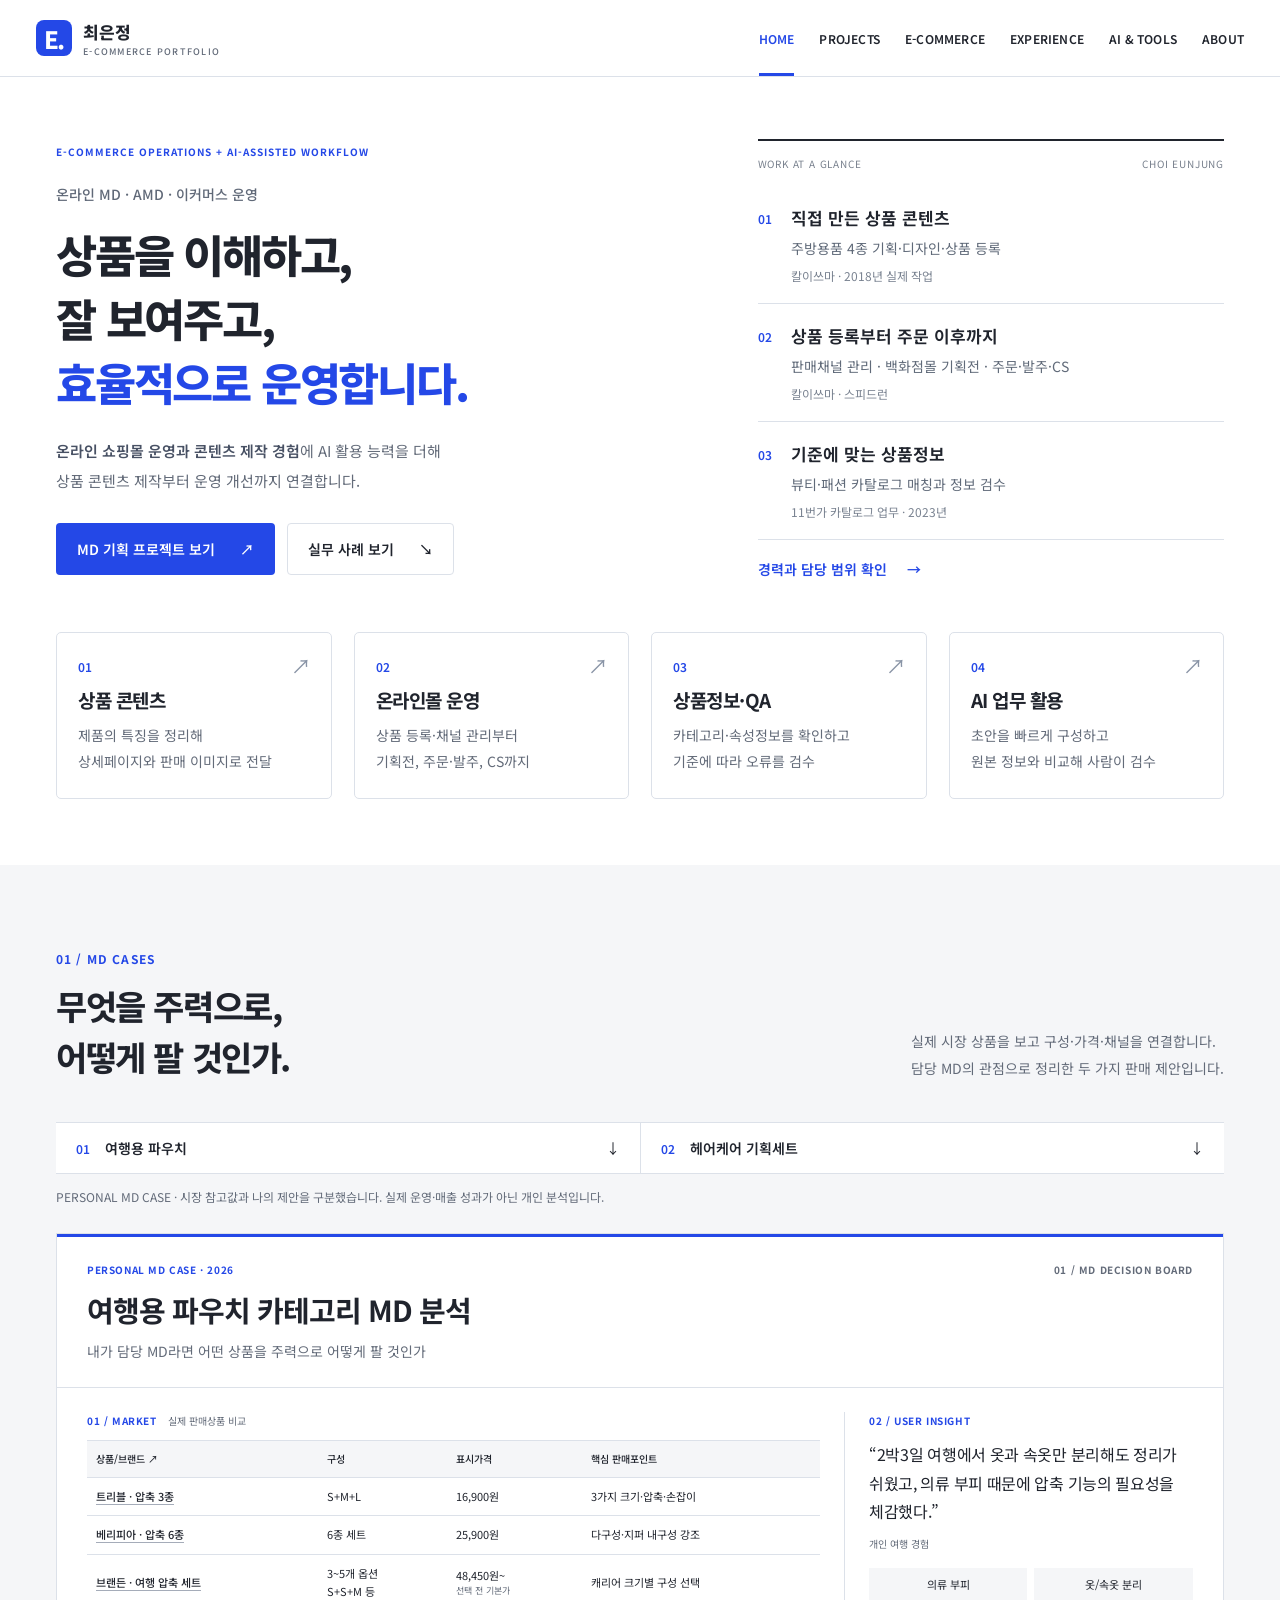
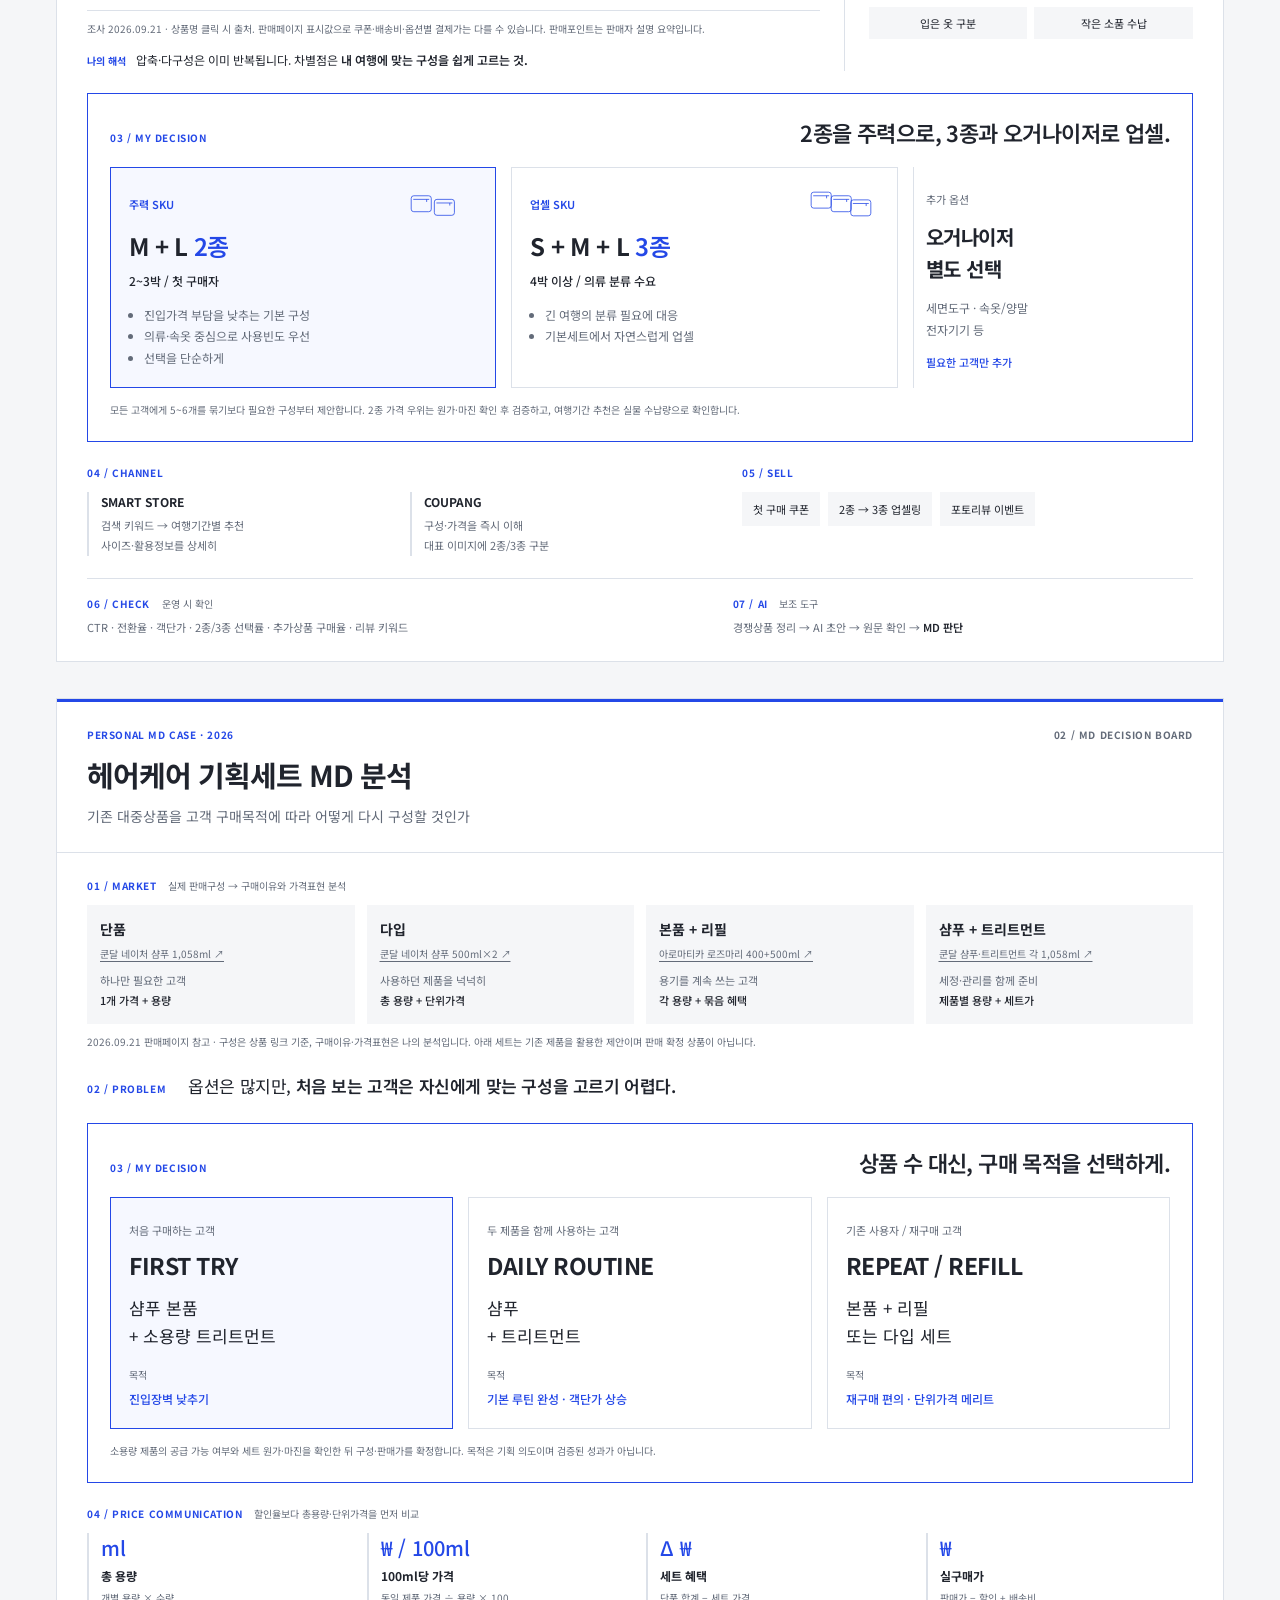
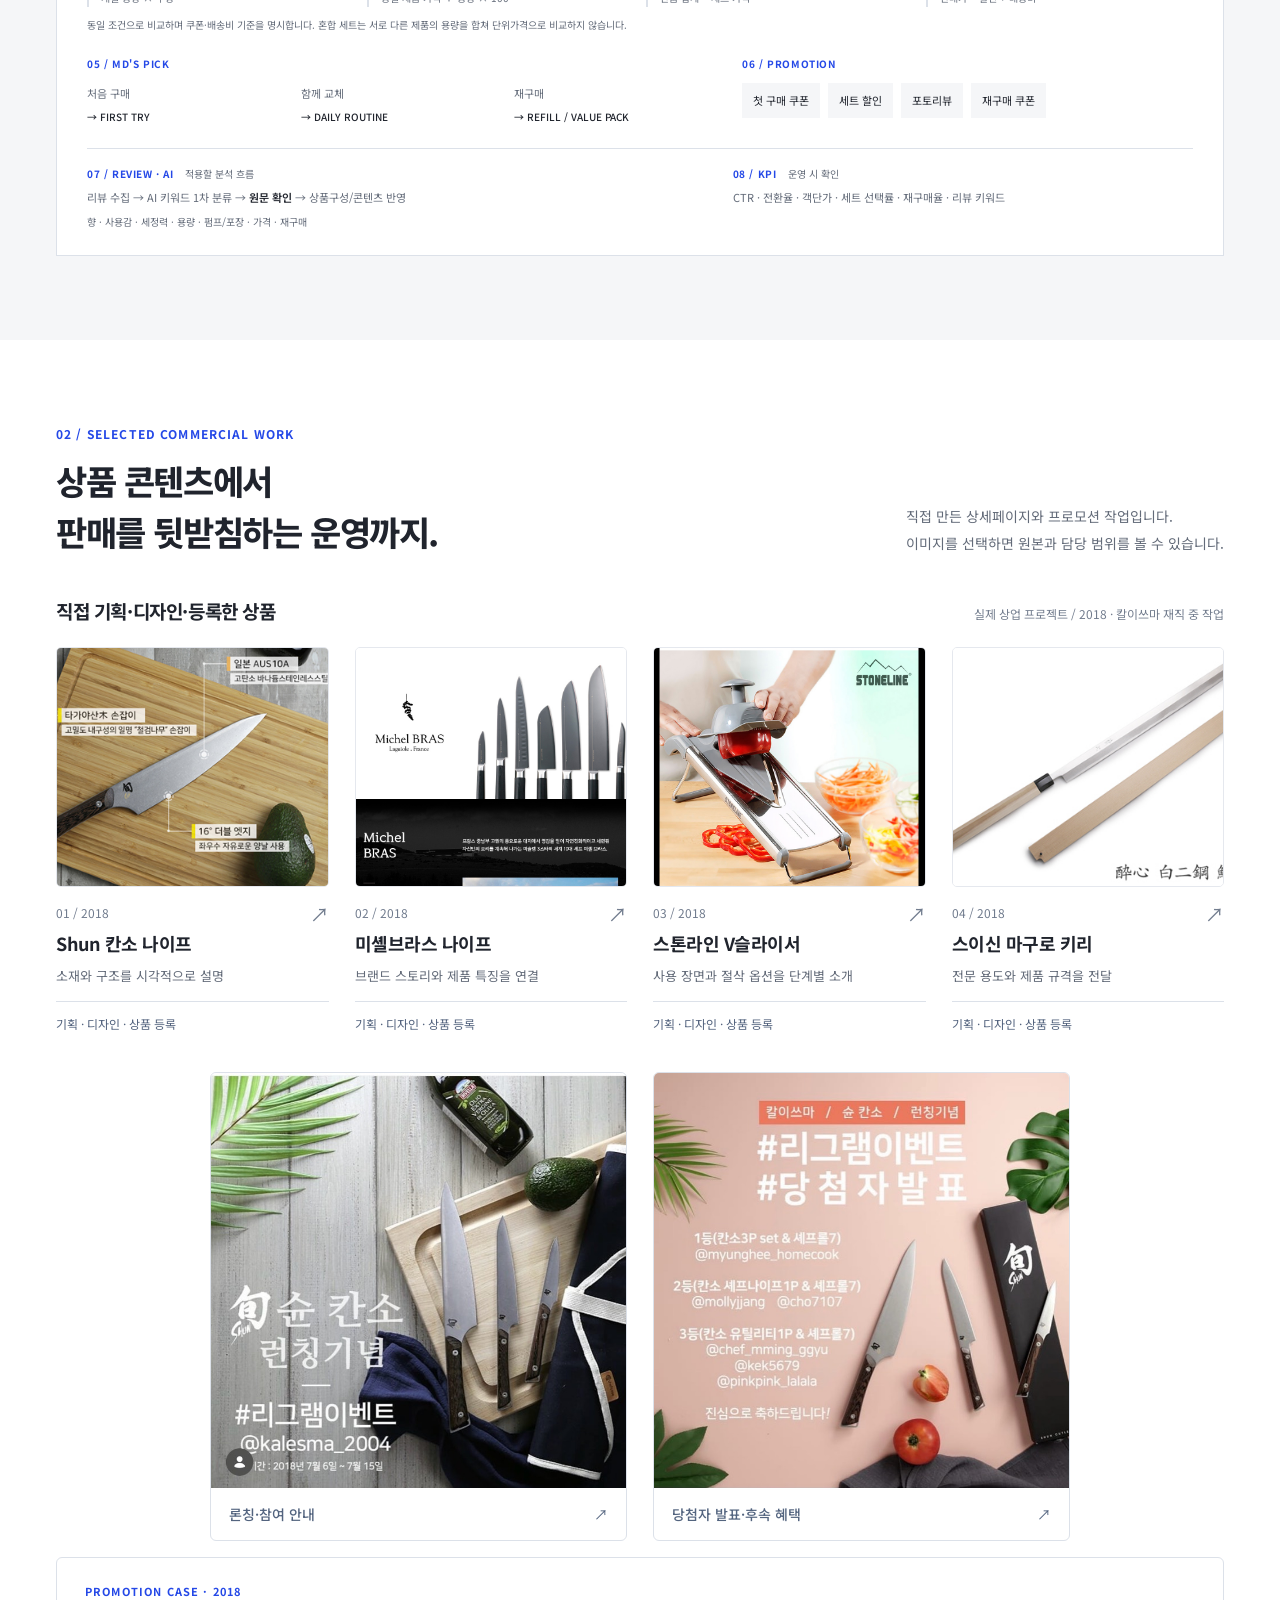
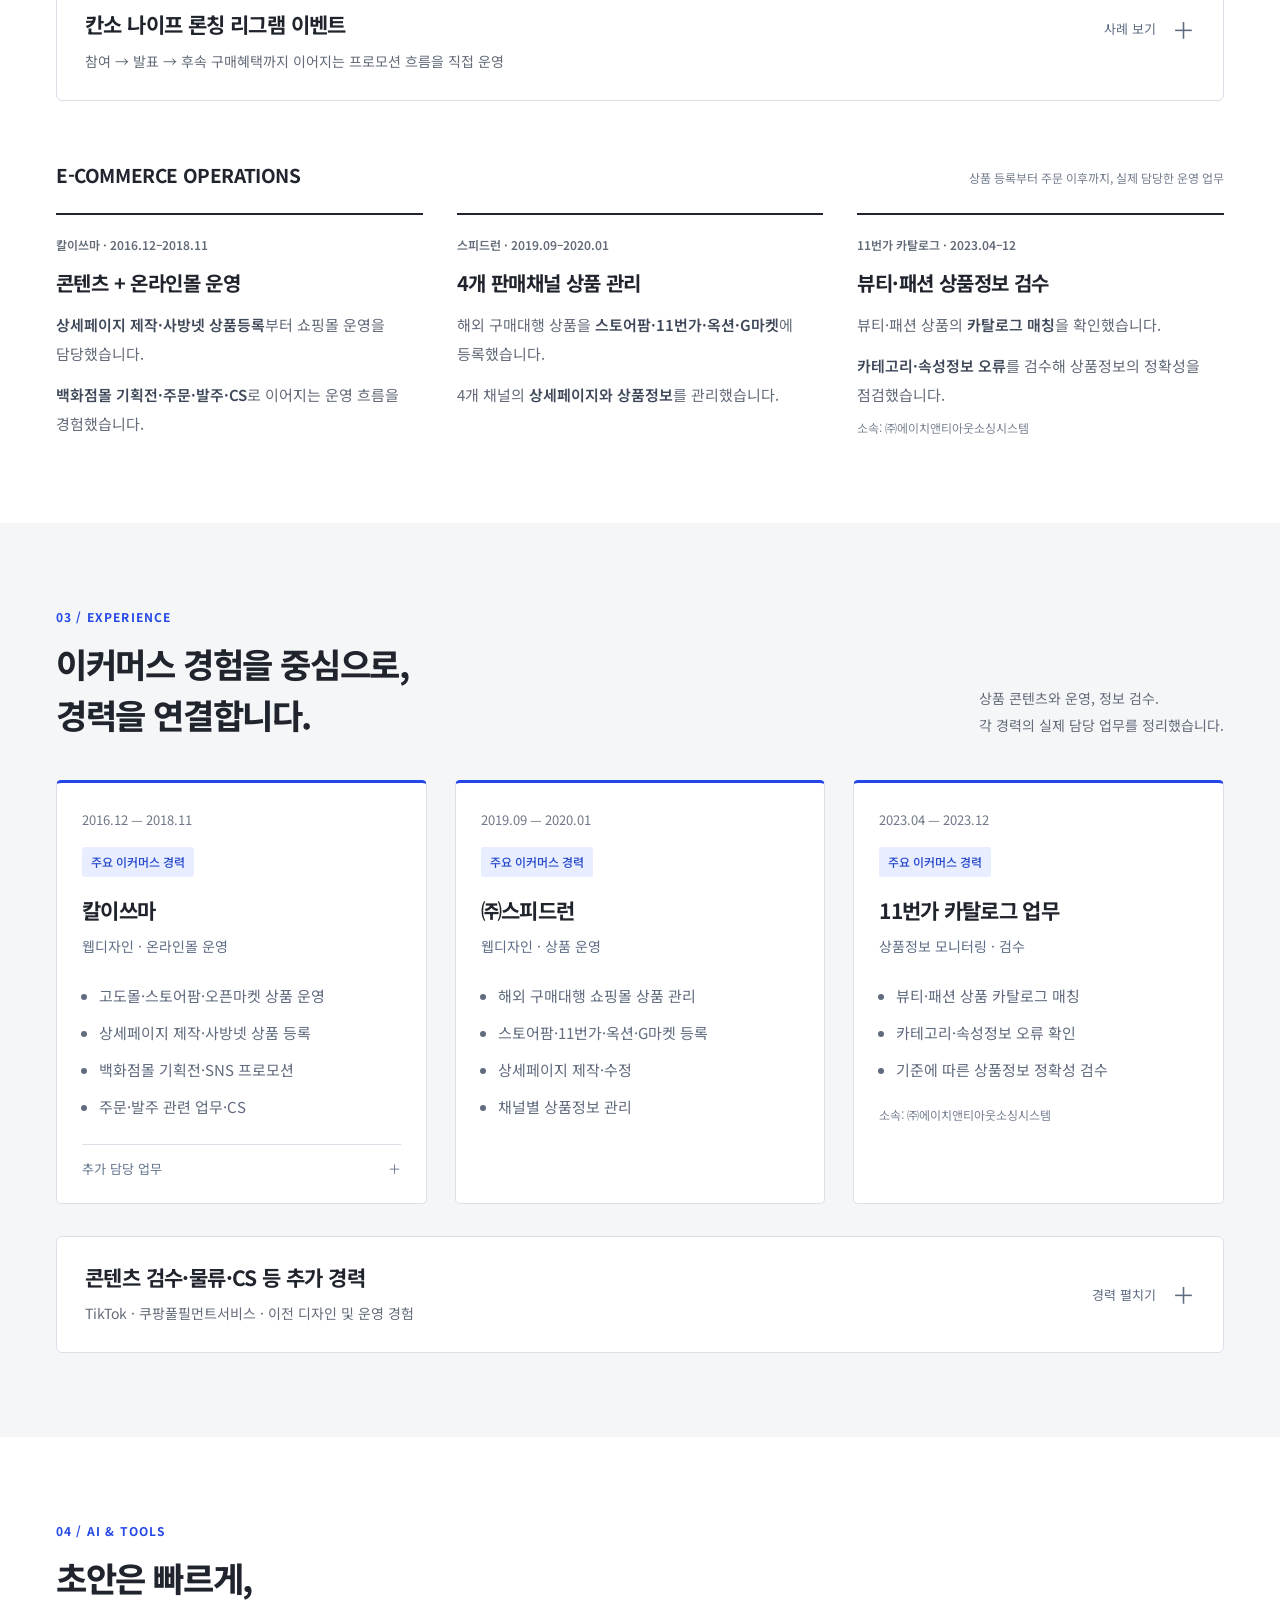
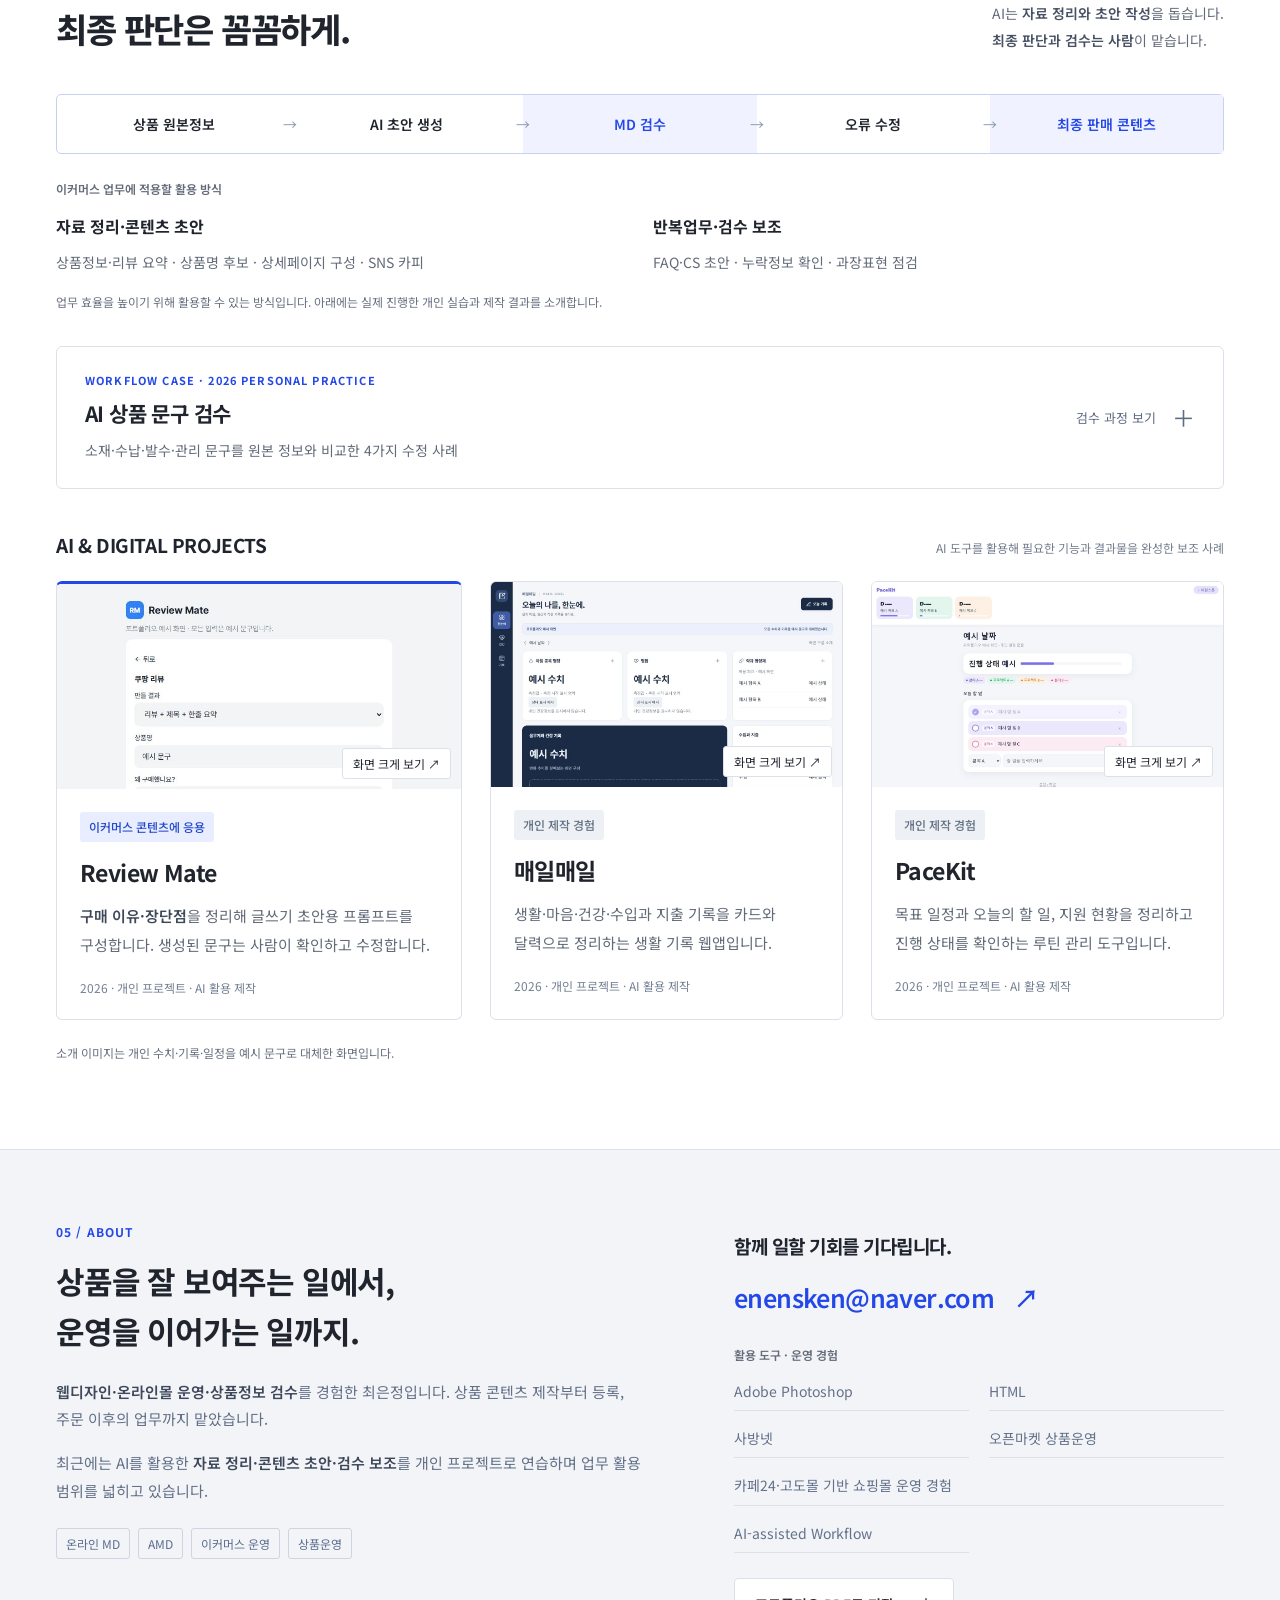
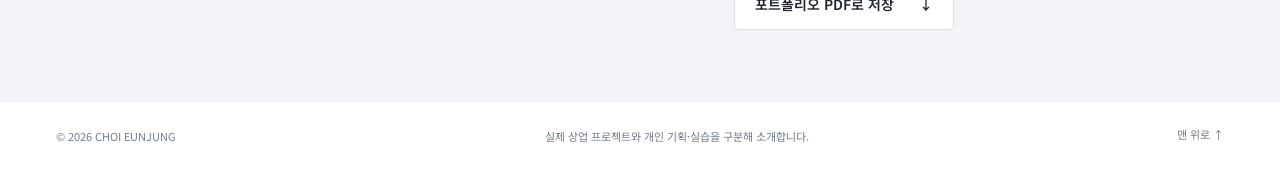
==== index.html @ 4ecc1eb9 "Refocus MD cases on market evidence and compact decision boards" ====
<!doctype html>
<html lang="ko"><head><meta charset="utf-8"><meta name="viewport" content="width=device-width,initial-scale=1"><title>최은정 | 온라인 MD · AMD · 이커머스 운영</title><meta name="description" content="상품 콘텐츠부터 채널 운영, 기획전과 상품정보 검수까지. 최은정의 온라인 MD·AMD·이커머스 운영 포트폴리오."><meta name="theme-color" content="#2448e7"><link rel="icon" type="image/svg+xml" href="data:image/svg+xml,%3Csvg%20xmlns='http://www.w3.org/2000/svg'%20viewBox='0%200%2040%2040'%3E%3Crect%20width='40'%20height='40'%20rx='9'%20fill='%232448e7'/%3E%3Cpath%20d='M12%2010h17v5H17v3h10v5H17v3h12v5H12z'%20fill='white'/%3E%3C/svg%3E"><link rel="stylesheet" href="style.css"><script src="app.js" defer></script><link rel="stylesheet" href="md-projects.css"><link rel="stylesheet" href="md-reports.css"></head><body>
<a class="skip" href="#main">본문으로 바로가기</a>
<header class="site-header"><div class="header-inner"><a class="brand" href="#home" aria-label="최은정 포트폴리오 홈"><span class="brand-mark">E.</span><span>최은정<small>E-COMMERCE PORTFOLIO</small></span></a><button class="menu-toggle" aria-expanded="false" aria-controls="main-nav"><span>메뉴</span><span class="menu-lines" aria-hidden="true"></span></button><nav id="main-nav" aria-label="주요 메뉴"><a href="#home" aria-current="location">HOME</a><a href="#project">PROJECTS</a><a href="#ecommerce">E-COMMERCE</a><a href="#experience">EXPERIENCE</a><a href="#ai-tools">AI &amp; TOOLS</a><a href="#about">ABOUT</a></nav></div></header>
<main id="main">
<section id="home" class="home wrap tracked-section" aria-labelledby="home-title"><div class="hero"><div class="hero-copy"><p class="eyebrow">E-COMMERCE OPERATIONS + AI-ASSISTED WORKFLOW</p><p class="role-label">온라인 MD · AMD · 이커머스 운영</p><h1 id="home-title">상품을 이해하고,<br>잘 보여주고,<br><em>효율적으로 운영합니다.</em></h1><p class="hero-description"><strong>온라인 쇼핑몰 운영과 콘텐츠 제작 경험</strong>에 AI 활용 능력을 더해<br class="desktop-break"> 상품 콘텐츠 제작부터 운영 개선까지 연결합니다.</p><div class="hero-actions"><a class="button primary" href="#project">MD 기획 프로젝트 보기 <span aria-hidden="true">↗</span></a><a class="button secondary" href="#ecommerce">실무 사례 보기 <span aria-hidden="true">↘</span></a></div></div><aside class="hero-index" aria-label="주요 경험 요약"><div class="index-top"><span>WORK AT A GLANCE</span><span>CHOI EUNJUNG</span></div><div class="index-row"><span>01</span><div><strong>직접 만든 상품 콘텐츠</strong><p>주방용품 4종 기획·디자인·상품 등록</p><small>칼이쓰마 · 2018년 실제 작업</small></div></div><div class="index-row"><span>02</span><div><strong>상품 등록부터 주문 이후까지</strong><p>판매채널 관리 · 백화점몰 기획전 · 주문·발주·CS</p><small>칼이쓰마 · 스피드런</small></div></div><div class="index-row"><span>03</span><div><strong>기준에 맞는 상품정보</strong><p>뷰티·패션 카탈로그 매칭과 정보 검수</p><small>11번가 카탈로그 업무 · 2023년</small></div></div><a href="#experience" class="text-link">경력과 담당 범위 확인 <span aria-hidden="true">→</span></a></aside></div>
<div class="competency-grid" aria-label="핵심 역량"><a href="#ecommerce"><span class="card-number">01</span><h2>상품 콘텐츠</h2><p>제품의 특징을 정리해<br>상세페이지와 판매 이미지로 전달</p><span class="card-arrow" aria-hidden="true">↗</span></a><a href="#ecommerce"><span class="card-number">02</span><h2>온라인몰 운영</h2><p>상품 등록·채널 관리부터<br>기획전, 주문·발주, CS까지</p><span class="card-arrow" aria-hidden="true">↗</span></a><a href="#experience"><span class="card-number">03</span><h2>상품정보·QA</h2><p>카테고리·속성정보를 확인하고<br>기준에 따라 오류를 검수</p><span class="card-arrow" aria-hidden="true">↗</span></a><a href="#ai-tools"><span class="card-number">04</span><h2>AI 업무 활용</h2><p>초안을 빠르게 구성하고<br>원본 정보와 비교해 사람이 검수</p><span class="card-arrow" aria-hidden="true">↗</span></a></div></section>

<section id="project" class="section tinted tracked-section" aria-labelledby="project-title"><div class="wrap">
<div class="section-heading"><div><p class="eyebrow">01 / MD CASES</p><h2 id="project-title">무엇을 주력으로,<br>어떻게 팔 것인가.</h2></div><p>실제 시장 상품을 보고 구성·가격·채널을 연결합니다.<br>담당 MD의 관점으로 정리한 두 가지 판매 제안입니다.</p></div>
<nav class="md-case-index" aria-label="MD 프로젝트 바로가기"><a href="#md-travel"><span>01</span> 여행용 파우치 <b aria-hidden="true">↓</b></a><a href="#md-hair"><span>02</span> 헤어케어 기획세트 <b aria-hidden="true">↓</b></a></nav>
<p class="md-context">PERSONAL MD CASE · 시장 참고값과 나의 제안을 구분했습니다. 실제 운영·매출 성과가 아닌 개인 분석입니다.</p>
<div class="md-project-list">
<article id="md-travel" class="md-case" aria-labelledby="md-travel-title">
 <header class="md-case-header"><p class="eyebrow">PERSONAL MD CASE · 2026 <span>01 / MD DECISION BOARD</span></p><h3 id="md-travel-title">여행용 파우치 카테고리 MD 분석</h3><p>내가 담당 MD라면 어떤 상품을 주력으로 어떻게 팔 것인가</p></header>
 <div class="md-board">
  <div class="md-research-row">
   <section class="md-market" aria-labelledby="travel-market"><h4 id="travel-market">01 / MARKET <small>실제 판매상품 비교</small></h4><p class="md-table-hint">표를 좌우로 움직여 전체 내용을 볼 수 있습니다. ↔</p><div class="md-table-scroll" tabindex="0" role="region" aria-label="파우치 실제 상품 비교표"><table class="md-table"><caption class="md-sr-only">2026년 9월 21일 조사한 판매페이지 표시가격과 구성</caption><thead><tr><th scope="col">상품/브랜드 ↗</th><th scope="col">구성</th><th scope="col">표시가격</th><th scope="col">핵심 판매포인트</th></tr></thead><tbody>
    <tr><th scope="row"><a href="https://trible.co.kr/product/%EC%97%AC%ED%96%89%EC%9A%A9-3%EC%A2%85-%EC%95%95%EC%B6%95-%ED%8C%8C%EC%9A%B0%EC%B9%98-%EC%BA%90%EB%A6%AC%EC%96%B4-%EC%A0%95%EB%A6%AC-%ED%95%84%EC%88%98%ED%92%88/33/display/3/" target="_blank" rel="noopener noreferrer">트리블 · 압축 3종</a></th><td>S+M+L</td><td>16,900원</td><td>3가지 크기·압축·손잡이</td></tr>
    <tr><th scope="row"><a href="https://verypia.com/product/%EB%B2%A0%EB%A6%AC%ED%94%BC%EC%95%84-%EC%97%AC%ED%96%89%EC%9A%A9-%EC%95%95%EC%B6%95-%ED%8C%8C%EC%9A%B0%EC%B9%98-6%EC%A2%85-%EC%84%B8%ED%8A%B8/28" target="_blank" rel="noopener noreferrer">베리피아 · 압축 6종</a></th><td>6종 세트</td><td>25,900원</td><td>다구성·지퍼 내구성 강조</td></tr>
    <tr><th scope="row"><a href="https://branden.shop/product/detail.html?cate_no=1&amp;display_group=13&amp;product_no=153" target="_blank" rel="noopener noreferrer">브랜든 · 여행 압축 세트</a></th><td>3~5개 옵션<br>S+S+M 등</td><td>48,450원~<small>선택 전 기본가</small></td><td>캐리어 크기별 구성 선택</td></tr>
   </tbody></table></div><p class="md-source-note">조사 2026.09.21 · 상품명 클릭 시 출처. 판매페이지 표시값으로 쿠폰·배송비·옵션별 결제가는 다를 수 있습니다. 판매포인트는 판매자 설명 요약입니다.</p><p class="md-insight-line"><strong>나의 해석</strong> 압축·다구성은 이미 반복됩니다. 차별점은 <b>내 여행에 맞는 구성을 쉽게 고르는 것.</b></p></section>
   <section class="md-user" aria-labelledby="travel-user"><h4 id="travel-user">02 / USER INSIGHT</h4><blockquote>“2박3일 여행에서 옷과 속옷만 분리해도 정리가 쉬웠고, 의류 부피 때문에 압축 기능의 필요성을 체감했다.”</blockquote><p class="md-source-note">개인 여행 경험</p><div class="md-keywords"><span>의류 부피</span><span>옷/속옷 분리</span><span>입은 옷 구분</span><span>작은 소품 수납</span></div></section>
  </div>
  <section class="md-decisions" aria-labelledby="travel-decision"><div class="md-decision-heading"><h4 id="travel-decision">03 / MY DECISION</h4><p>2종을 주력으로, 3종과 오거나이저로 업셀.</p></div><div class="md-sku-grid">
   <div class="md-sku md-primary"><div class="md-sku-top"><span>주력 SKU</span><div class="md-icon"><svg viewbox="0 0 130 70" aria-hidden="true" focusable="false" fill="none" stroke="currentColor" stroke-width="1.5" stroke-linejoin="round"><g transform="translate(0 0)"><rect x="10" y="19" width="39" height="31" rx="5"></rect><path d="M14 26h31M40 26v5"></path></g><g transform="translate(45 7)"><rect x="10" y="19" width="39" height="31" rx="5"></rect><path d="M14 26h31M40 26v5"></path></g></svg></div></div><h5>M + L <b>2종</b></h5><p class="md-target">2~3박 / 첫 구매자</p><ul><li>진입가격 부담을 낮추는 기본 구성</li><li>의류·속옷 중심으로 사용빈도 우선</li><li>선택을 단순하게</li></ul></div>
   <div class="md-sku"><div class="md-sku-top"><span>업셀 SKU</span><div class="md-icon"><svg viewbox="0 0 130 70" aria-hidden="true" focusable="false" fill="none" stroke="currentColor" stroke-width="1.5" stroke-linejoin="round"><g transform="translate(-4 -7)"><rect x="10" y="19" width="39" height="31" rx="5"></rect><path d="M14 26h31M40 26v5"></path></g><g transform="translate(35 0)"><rect x="10" y="19" width="39" height="31" rx="5"></rect><path d="M14 26h31M40 26v5"></path></g><g transform="translate(73 8)"><rect x="10" y="19" width="39" height="31" rx="5"></rect><path d="M14 26h31M40 26v5"></path></g></svg></div></div><h5>S + M + L <b>3종</b></h5><p class="md-target">4박 이상 / 의류 분류 수요</p><ul><li>긴 여행의 분류 필요에 대응</li><li>기본세트에서 자연스럽게 업셀</li></ul></div>
   <div class="md-addon"><span>추가 옵션</span><h5>오거나이저<br>별도 선택</h5><p>세면도구 · 속옷/양말<br>전자기기 등</p><strong>필요한 고객만 추가</strong></div>
  </div><p class="md-decision-note">모든 고객에게 5~6개를 묶기보다 필요한 구성부터 제안합니다. 2종 가격 우위는 원가·마진 확인 후 검증하고, 여행기간 추천은 실물 수납량으로 확인합니다.</p></section>
  <div class="md-operations-row"><section class="md-channel" aria-labelledby="travel-channel"><h4 id="travel-channel">04 / CHANNEL</h4><div class="md-channel-grid"><div><h5>SMART STORE</h5><p>검색 키워드 → 여행기간별 추천<br>사이즈·활용정보를 상세히</p></div><div><h5>COUPANG</h5><p>구성·가격을 즉시 이해<br>대표 이미지에 2종/3종 구분</p></div></div></section><section aria-labelledby="travel-sell"><h4 id="travel-sell">05 / SELL</h4><div class="md-pills"><span>첫 구매 쿠폰</span><span>2종 → 3종 업셀링</span><span>포토리뷰 이벤트</span></div></section></div>
  <footer class="md-board-footer"><div><h4>06 / CHECK <small>운영 시 확인</small></h4><p>CTR · 전환율 · 객단가 · 2종/3종 선택률 · 추가상품 구매율 · 리뷰 키워드</p></div><div class="md-ai"><h4>07 / AI <small>보조 도구</small></h4><p>경쟁상품 정리 → AI 초안 → 원문 확인 → <strong>MD 판단</strong></p></div></footer>
 </div>
</article>
<article id="md-hair" class="md-case" aria-labelledby="md-hair-title">
 <header class="md-case-header"><p class="eyebrow">PERSONAL MD CASE · 2026 <span>02 / MD DECISION BOARD</span></p><h3 id="md-hair-title">헤어케어 기획세트 MD 분석</h3><p>기존 대중상품을 고객 구매목적에 따라 어떻게 다시 구성할 것인가</p></header>
 <div class="md-board">
  <section class="md-market" aria-labelledby="hair-market"><h4 id="hair-market">01 / MARKET <small>실제 판매구성 → 구매이유와 가격표현 분석</small></h4><div class="md-market-cards">
   <div><h5>단품</h5><a href="https://www.kundal.co.kr/product/detail.html?cate_no=1&amp;display_group=39&amp;product_no=3106" target="_blank" rel="noopener noreferrer">쿤달 네이처 샴푸 1,058ml ↗</a><p>하나만 필요한 고객<br><strong>1개 가격 + 용량</strong></p></div>
   <div><h5>다입</h5><a href="https://m.ssfshop.com/public/goods/detail/GR5V24050776612/view" target="_blank" rel="noopener noreferrer">쿤달 네이처 샴푸 500ml×2 ↗</a><p>사용하던 제품을 넉넉히<br><strong>총 용량 + 단위가격</strong></p></div>
   <div><h5>본품 + 리필</h5><a href="https://www.aromatica.co.kr/" target="_blank" rel="noopener noreferrer">아로마티카 로즈마리 400+500ml ↗</a><p>용기를 계속 쓰는 고객<br><strong>각 용량 + 묶음 혜택</strong></p></div>
   <div><h5>샴푸 + 트리트먼트</h5><a href="https://kundal.co.kr/product/detail.html?cate_no=1296&amp;display_group=1&amp;product_no=3136" target="_blank" rel="noopener noreferrer">쿤달 샴푸·트리트먼트 각 1,058ml ↗</a><p>세정·관리를 함께 준비<br><strong>제품별 용량 + 세트가</strong></p></div>
  </div><p class="md-source-note">2026.09.21 판매페이지 참고 · 구성은 상품 링크 기준, 구매이유·가격표현은 나의 분석입니다. 아래 세트는 기존 제품을 활용한 제안이며 판매 확정 상품이 아닙니다.</p></section>
  <section class="md-problem" aria-labelledby="hair-problem"><h4 id="hair-problem">02 / PROBLEM</h4><p>옵션은 많지만, <strong>처음 보는 고객은 자신에게 맞는 구성을 고르기 어렵다.</strong></p></section>
  <section class="md-decisions" aria-labelledby="hair-decision"><div class="md-decision-heading"><h4 id="hair-decision">03 / MY DECISION</h4><p>상품 수 대신, 구매 목적을 선택하게.</p></div><div class="md-purpose-grid">
   <div class="md-sku md-primary"><span>처음 구매하는 고객</span><h5>FIRST TRY</h5><p class="md-bundle">샴푸 본품<br>+ 소용량 트리트먼트</p><p class="md-objective">목적 <strong>진입장벽 낮추기</strong></p></div>
   <div class="md-sku"><span>두 제품을 함께 사용하는 고객</span><h5>DAILY ROUTINE</h5><p class="md-bundle">샴푸<br>+ 트리트먼트</p><p class="md-objective">목적 <strong>기본 루틴 완성 · 객단가 상승</strong></p></div>
   <div class="md-sku"><span>기존 사용자 / 재구매 고객</span><h5>REPEAT / REFILL</h5><p class="md-bundle">본품 + 리필<br>또는 다입 세트</p><p class="md-objective">목적 <strong>재구매 편의 · 단위가격 메리트</strong></p></div>
  </div><p class="md-decision-note">소용량 제품의 공급 가능 여부와 세트 원가·마진을 확인한 뒤 구성·판매가를 확정합니다. 목적은 기획 의도이며 검증된 성과가 아닙니다.</p></section>
  <section class="md-price" aria-labelledby="hair-price"><h4 id="hair-price">04 / PRICE COMMUNICATION <small>할인율보다 총용량·단위가격을 먼저 비교</small></h4><div class="md-price-grid"><div><span>ml</span><h5>총 용량</h5><p>개별 용량 × 수량</p></div><div><span>₩ / 100ml</span><h5>100ml당 가격</h5><p>동일 제품 가격 ÷ 용량 × 100</p></div><div><span>Δ ₩</span><h5>세트 혜택</h5><p>단품 합계 − 세트 가격</p></div><div><span>₩</span><h5>실구매가</h5><p>판매가 − 할인 + 배송비</p></div></div><p class="md-source-note">동일 조건으로 비교하며 쿠폰·배송비 기준을 명시합니다. 혼합 세트는 서로 다른 제품의 용량을 합쳐 단위가격으로 비교하지 않습니다.</p></section>
  <div class="md-operations-row"><section aria-labelledby="hair-pick"><h4 id="hair-pick">05 / MD'S PICK</h4><div class="md-picks"><p>처음 구매 <b>→ FIRST TRY</b></p><p>함께 교체 <b>→ DAILY ROUTINE</b></p><p>재구매 <b>→ REFILL / VALUE PACK</b></p></div></section><section aria-labelledby="hair-promo"><h4 id="hair-promo">06 / PROMOTION</h4><div class="md-pills"><span>첫 구매 쿠폰</span><span>세트 할인</span><span>포토리뷰</span><span>재구매 쿠폰</span></div></section></div>
  <footer class="md-board-footer"><div class="md-ai"><h4>07 / REVIEW · AI <small>적용할 분석 흐름</small></h4><p>리뷰 수집 → AI 키워드 1차 분류 → <strong>원문 확인</strong> → 상품구성/콘텐츠 반영</p><p class="md-review-keys">향 · 사용감 · 세정력 · 용량 · 펌프/포장 · 가격 · 재구매</p></div><div><h4>08 / KPI <small>운영 시 확인</small></h4><p>CTR · 전환율 · 객단가 · 세트 선택률 · 재구매율 · 리뷰 키워드</p></div></footer>
 </div>
</article>
</div></div></section>
<section id="ecommerce" class="section wrap tracked-section" aria-labelledby="ecommerce-title"><div class="section-heading"><div><p class="eyebrow">02 / SELECTED COMMERCIAL WORK</p><h2 id="ecommerce-title">상품 콘텐츠에서<br>판매를 뒷받침하는 운영까지.</h2></div><p>직접 만든 상세페이지와 프로모션 작업입니다. <br>이미지를 선택하면 원본과 담당 범위를 볼 수 있습니다.</p></div><div class="subheading"><h3>직접 기획·디자인·등록한 상품</h3><p>실제 상업 프로젝트 / 2018 · 칼이쓰마 재직 중 작업</p></div><div class="work-grid"><button class="work-card" data-image="assets/kanso.jpg" data-title="Shun 칸소 나이프 · 2018" data-description="실제 상업 프로젝트 / 칼이쓰마. 상세페이지 기획·디자인·상품 등록을 직접 담당했습니다. 소재·손잡이·날의 특징을 담은 상품 콘텐츠입니다."><div class="work-image "><img src="assets/kanso-thumb.jpg" loading="lazy" alt="Shun 칸소 나이프 상세페이지 대표 이미지"></div><span class="work-meta">01 / 2018 <b aria-hidden="true">↗</b></span><h4>Shun 칸소 나이프</h4><p>소재와 구조를 시각적으로 설명</p><span class="work-role">기획 · 디자인 · 상품 등록</span></button><button class="work-card" data-image="assets/michel.jpg" data-title="미셸브라스 나이프 · 2018" data-description="실제 상업 프로젝트 / 칼이쓰마. 상세페이지 기획·디자인·상품 등록을 직접 담당했습니다. 브랜드 스토리와 협업 배경, 제품 구조와 개별 모델 정보를 담았습니다."><div class="work-image long-page"><img src="assets/michel.jpg" loading="lazy" alt="미셸브라스 나이프 상세페이지 대표 이미지"></div><span class="work-meta">02 / 2018 <b aria-hidden="true">↗</b></span><h4>미셸브라스 나이프</h4><p>브랜드 스토리와 제품 특징을 연결</p><span class="work-role">기획 · 디자인 · 상품 등록</span></button><button class="work-card" data-image="assets/v-slicer.jpg" data-title="스톤라인 V슬라이서 · 2018" data-description="실제 상업 프로젝트 / 칼이쓰마. 상세페이지 기획·디자인·상품 등록을 직접 담당했습니다. 사용 장면, 절삭 옵션, 구성품과 관리 정보를 담았습니다."><div class="work-image long-page"><img src="assets/v-slicer.jpg" loading="lazy" alt="스톤라인 V슬라이서 상세페이지 대표 이미지"></div><span class="work-meta">03 / 2018 <b aria-hidden="true">↗</b></span><h4>스톤라인 V슬라이서</h4><p>사용 장면과 절삭 옵션을 단계별 소개</p><span class="work-role">기획 · 디자인 · 상품 등록</span></button><button class="work-card" data-image="assets/maguro.jpg" data-title="스이신 마구로 키리 · 2018" data-description="실제 상업 프로젝트 / 칼이쓰마. 상세페이지 기획·디자인·상품 등록을 직접 담당했습니다. 참치 손질 용도, 제품 구조와 규격, 사용·보관 정보를 담았습니다."><div class="work-image "><img src="assets/maguro-thumb.jpg" loading="lazy" alt="스이신 마구로 키리 상세페이지 대표 이미지"></div><span class="work-meta">04 / 2018 <b aria-hidden="true">↗</b></span><h4>스이신 마구로 키리</h4><p>전문 용도와 제품 규격을 전달</p><span class="work-role">기획 · 디자인 · 상품 등록</span></button></div>
<div class="promotion-preview" aria-label="2018년 칸소 론칭 프로모션 대표 이미지"><button data-image="assets/kanso-event-1.jpg" data-title="칸소 론칭 홍보 · 2018" data-description="직접 진행한 리그램 이벤트의 보관 이미지입니다. 댓글 256개는 캡처 시점 표시이며 고유 참여자 수나 매출 성과가 아닙니다."><img src="assets/kanso-event-1.jpg" alt="칸소 나이프 론칭 리그램 이벤트 홍보 이미지" loading="lazy"><span>론칭·참여 안내 <b aria-hidden="true">↗</b></span></button><button data-image="assets/kanso-event-4.jpg" data-title="칸소 이벤트 발표·후속 혜택 · 2018" data-description="당첨자 발표와 미당첨자 대상 자사몰 쿠폰 신청 안내를 담았습니다. 실제 발급·사용·매출 기여도는 확인되지 않았습니다."><img src="assets/kanso-event-4.jpg" alt="칸소 나이프 이벤트 당첨자 발표 이미지" loading="lazy"><span>당첨자 발표·후속 혜택 <b aria-hidden="true">↗</b></span></button></div><details class="promotion-disclosure disclosure"><summary><div><p class="eyebrow">PROMOTION CASE · 2018</p><h3>칸소 나이프 론칭 리그램 이벤트</h3><p>참여 → 발표 → 후속 구매혜택까지 이어지는 프로모션 흐름을 직접 운영</p></div><span class="disclosure-action">사례 보기 <b aria-hidden="true">＋</b></span></summary><div class="disclosure-body"><div class="promotion-intro"><p><strong>2018.07.06–07.15 · 인스타그램 @kalesma_2004</strong><br>칸소 나이프의 론칭을 기념해 리그램 이벤트를 진행했습니다. 당첨자 발표 게시물에는 미당첨자 대상 자사몰 쿠폰 신청 안내도 담았습니다.</p><div class="comment-metric"><strong>256<span>개</span></strong><p>보관된 캡처에 표시된 게시물 댓글 수</p><small>고유 참여자 수·기간 내 집계·매출 성과를 뜻하지 않습니다.</small></div></div><ol class="flow promotion-flow"><li>론칭 홍보</li><li>이벤트 진행</li><li>당첨자 발표</li><li>미당첨자 구매 쿠폰 제공</li></ol><div class="event-gallery"><button class="" data-image="assets/kanso-event-1.jpg" data-title="론칭 홍보 · 2018" data-description="2018년 7월 6일–15일 이벤트. 댓글 256개는 보관된 캡처 시점의 표시 수치입니다."><img src="assets/kanso-event-1.jpg" loading="lazy" alt="칸소 이벤트 론칭 홍보 게시물"><span>론칭 홍보 ↗</span></button><button class="" data-image="assets/kanso-event-2.jpg" data-title="일정·경품 안내 · 2018" data-description="이벤트 기간과 7월 17일 발표 예정일, 총 6명의 경품 구성을 안내했습니다."><img src="assets/kanso-event-2.jpg" loading="lazy" alt="칸소 이벤트 일정·경품 안내 게시물"><span>일정·경품 안내 ↗</span></button><button class="" data-image="assets/kanso-event-3.jpg" data-title="참여 절차 안내 · 2018" data-description="팔로우·좋아요, 리그램 또는 피드 캡처, 지정 태그, 참여 완료 댓글 순으로 안내했습니다."><img src="assets/kanso-event-3.jpg" loading="lazy" alt="칸소 이벤트 참여 절차 안내 게시물"><span>참여 절차 안내 ↗</span></button><button class="" data-image="assets/kanso-event-4.jpg" data-title="발표·후속 구매 혜택 · 2018" data-description="미당첨자 중 DM 신청자에게 자사몰 5,000원 쿠폰을 안내했습니다. 3만원 이상 구매, 신청 마감 7월 29일·사용기한 7월 30일 조건. 실제 발급·사용·매출 기여도는 확인되지 않았습니다."><img src="assets/kanso-event-4.jpg" loading="lazy" alt="칸소 이벤트 발표·후속 구매 혜택 게시물"><span>발표·후속 구매 혜택 ↗</span></button></div><p class="section-note">미당첨자에게도 자사몰 5,000원 쿠폰을 안내했습니다. 3만원 이상 구매와 신청·사용 기한을 명시했으며, 실제 쿠폰 사용이나 매출 기여도는 확인되지 않았습니다.</p></div></details><div id="commerce-operations" class="commerce-operations"><div class="subheading"><h3>E-COMMERCE OPERATIONS</h3><p>상품 등록부터 주문 이후까지, 실제 담당한 운영 업무</p></div><div class="commerce-overview"><article><p class="small-label">칼이쓰마 · 2016.12–2018.11</p><h3>콘텐츠 + 온라인몰 운영</h3><p><strong>상세페이지 제작·사방넷 상품등록</strong>부터 쇼핑몰 운영을 담당했습니다.</p><p><strong>백화점몰 기획전·주문·발주·CS</strong>로 이어지는 운영 흐름을 경험했습니다.</p></article><article><p class="small-label">스피드런 · 2019.09–2020.01</p><h3>4개 판매채널 상품 관리</h3><p>해외 구매대행 상품을 <strong>스토어팜·11번가·옥션·G마켓</strong>에 등록했습니다.</p><p>4개 채널의 <strong>상세페이지와 상품정보</strong>를 관리했습니다.</p></article><article><p class="small-label">11번가 카탈로그 · 2023.04–12</p><h3>뷰티·패션 상품정보 검수</h3><p>뷰티·패션 상품의 <strong>카탈로그 매칭</strong>을 확인했습니다.</p><p><strong>카테고리·속성정보 오류</strong>를 검수해 상품정보의 정확성을 점검했습니다.</p><small>소속: ㈜에이치앤티아웃소싱시스템</small></article></div></div></section>

<section id="experience" class="section tinted tracked-section" aria-labelledby="experience-title"><div class="wrap"><div class="section-heading"><div><p class="eyebrow">03 / EXPERIENCE</p><h2 id="experience-title">이커머스 경험을 중심으로,<br>경력을 연결합니다.</h2></div><p>상품 콘텐츠와 운영, 정보 검수.<br>각 경력의 실제 담당 업무를 정리했습니다.</p></div><div class="career-grid"><article class="career-card"><p class="career-date">2016.12 — 2018.11</p><span class="tag blue">주요 이커머스 경력</span><h3>칼이쓰마</h3><p class="career-role">웹디자인 · 온라인몰 운영</p><ul><li>고도몰·스토어팜·오픈마켓 상품 운영</li><li>상세페이지 제작·사방넷 상품 등록</li><li>백화점몰 기획전·SNS 프로모션</li><li>주문·발주 관련 업무·CS</li></ul><details class="career-more"><summary>추가 담당 업무 <span aria-hidden="true">＋</span></summary><p>프로모션 이미지 제작, 입고 확인과 세금계산서 발행 업무를 담당했습니다.</p></details></article><article class="career-card"><p class="career-date">2019.09 — 2020.01</p><span class="tag blue">주요 이커머스 경력</span><h3>㈜스피드런</h3><p class="career-role">웹디자인 · 상품 운영</p><ul><li>해외 구매대행 쇼핑몰 상품 관리</li><li>스토어팜·11번가·옥션·G마켓 등록</li><li>상세페이지 제작·수정</li><li>채널별 상품정보 관리</li></ul></article><article class="career-card"><p class="career-date">2023.04 — 2023.12</p><span class="tag blue">주요 이커머스 경력</span><h3>11번가 카탈로그 업무</h3><p class="career-role">상품정보 모니터링 · 검수</p><ul><li>뷰티·패션 상품 카탈로그 매칭</li><li>카테고리·속성정보 오류 확인</li><li>기준에 따른 상품정보 정확성 검수</li></ul><p class="employer">소속: ㈜에이치앤티아웃소싱시스템</p></article></div><details class="disclosure supporting-career"><summary><div><h3>콘텐츠 검수·물류·CS 등 추가 경력</h3><p>TikTok · 쿠팡풀필먼트서비스 · 이전 디자인 및 운영 경험</p></div><span class="disclosure-action">경력 펼치기 <b aria-hidden="true">＋</b></span></summary><div class="disclosure-body timeline"><article><p>2025.10 — 2026.06</p><div><h4>쿠팡풀필먼트서비스 <span>입고·입하</span></h4><p>입고 상품 분류·진열, 실물과 전산 상품정보 일치 여부 확인.</p></div></article><article><p>2023.02 — 2023.05</p><div><h4>㈜케이에스한국고용정보 <span>라이더 지원센터 CS</span></h4><p>배달의민족 라이더 지원센터 고객응대.</p></div></article><article><p>2021.03 — 2022.05</p><div><h4>TikTok 콘텐츠 모니터링 <span>콘텐츠 검수·분류</span></h4><p>정책 기준에 따른 영상 모니터링과 태그 분류.<br>소속: ㈜트랜스코스모스코리아</p></div></article><article><p>2015.11 — 2016.08</p><div><h4>㈜비스컨애드 <span>웹디자인·HTML</span></h4><p>사이트 유지보수, 국립중앙도서관 웹진·뉴스레터, 블로그 마케팅.</p></div></article><article><p>2012–2015<br><small>아래 두 회사의 재직 구간</small></p><div><h4>공연 예매처·홍보 운영</h4><p>㈜애드벤치소리아트홀 (2012.11–2014.04), 넌센스컴퍼니 (2014.11–2015.01). 예매처 관리, 배너 제작, 매표·공연장 운영, 프로모션.</p></div></article></div></details></div></section>

<section id="ai-tools" class="section wrap tracked-section" aria-labelledby="ai-title"><div class="section-heading"><div><p class="eyebrow">04 / AI &amp; TOOLS</p><h2 id="ai-title">초안은 빠르게,<br>최종 판단은 꼼꼼하게.</h2></div><p>AI는 <strong>자료 정리와 초안 작성</strong>을 돕습니다.<br><strong>최종 판단과 검수는 사람</strong>이 맡습니다.</p></div><ol class="flow ai-flow"><li>상품 원본정보</li><li>AI 초안 생성</li><li>MD 검수</li><li>오류 수정</li><li>최종 판매 콘텐츠</li></ol><div class="ai-usage"><p class="small-label">이커머스 업무에 적용할 활용 방식</p><div><p><strong>자료 정리·콘텐츠 초안</strong><span>상품정보·리뷰 요약 · 상품명 후보 · 상세페이지 구성 · SNS 카피</span></p><p><strong>반복업무·검수 보조</strong><span>FAQ·CS 초안 · 누락정보 확인 · 과장표현 점검</span></p></div><p class="section-note">업무 효율을 높이기 위해 활용할 수 있는 방식입니다. 아래에는 실제 진행한 개인 실습과 제작 결과를 소개합니다.</p></div>
<details class="disclosure review-case"><summary><div><p class="eyebrow">WORKFLOW CASE · 2026 PERSONAL PRACTICE</p><h3>AI 상품 문구 검수</h3><p>소재·수납·발수·관리 문구를 원본 정보와 비교한 4가지 수정 사례</p></div><span class="disclosure-action">검수 과정 보기 <b aria-hidden="true">＋</b></span></summary><div class="disclosure-body"><p class="case-disclaimer">의도적으로 오류를 넣은 가상 상품 연습입니다. 담당 범위는 문구 검토·수정 의견·최종 확인이며, 자동 검수 성능이나 실제 판매 성과를 측정한 프로젝트는 아닙니다.</p><div class="comparison"><div class="comparison-row"><h4>01 소재 확인<small>기준: 나일론</small></h4><div><span>초안의 오류</span><p>고급 가죽 소재의 미니백</p></div><div class="approved"><span>검수 후</span><p>나일론 소재의 데일리 미니백</p><small>소재를 수정하고 근거 없는 ‘구김 없음’ 표현 제외</small></div></div><div class="comparison-row"><h4>02 수납 범위<small>기준: 28 × 17 × 10cm · 4L</small></h4><div><span>초안의 오류</span><p>노트북까지 넉넉하게 수납</p></div><div class="approved"><span>검수 후</span><p>외출 소지품을 담는 4L 수납공간</p><small>수납 가능성을 단정하지 않고 제공 용량으로 설명</small></div></div><div class="comparison-row"><h4>03 기능 표현<small>기준: 발수 가공</small></h4><div><span>초안의 오류</span><p>비 오는 날에도 완벽 방수</p></div><div class="approved"><span>검수 후</span><p>가벼운 물방울을 튕겨내는 발수 가공</p><small>발수 기능을 완전 방수로 확대하지 않음</small></div></div><div class="comparison-row"><h4>04 관리 조건<small>기준: 세탁 불가능</small></h4><div><span>초안의 오류</span><p>세탁기에 넣어 간편하게 관리</p></div><div class="approved"><span>검수 후</span><p>세탁 불가 — 구매 전 관리 방법을 확인해주세요.</p><small>구매 전에 알아야 할 관리 제한사항 명시</small></div></div></div><button class="text-link" data-image="assets/bag-review.png" data-title="상품 문구 검수 · 가상 상품 연습" data-description="원본 정보와 수정 문구를 비교한 개인 실습입니다. 실제 판매 성과나 자동 검수 성능을 의미하지 않습니다.">상품 이미지와 최종 문구 보기 <span aria-hidden="true">↗</span></button></div></details>
<div class="subheading other-heading"><h3>AI &amp; DIGITAL PROJECTS</h3><p>AI 도구를 활용해 필요한 기능과 결과물을 완성한 보조 사례</p></div><div class="digital-grid"><article class="digital-card featured-digital"><button class="digital-image" data-image="assets/review-mate-example.png" data-title="Review Mate · 소개용 예시 화면" data-description="구매 이유·장단점 등 메모와 말투 설정으로 ChatGPT에 붙여 넣을 프롬프트를 구성합니다. AI API를 직접 호출하거나 리뷰를 자동 게시하지 않습니다. 모든 입력 내용을 예시 문구로 대체한 소개용 화면입니다."><img src="assets/review-mate-example.png" loading="lazy" alt="개인정보를 예시 문구로 바꾼 Review Mate 소개 화면"><span>화면 크게 보기 ↗</span></button><div class="digital-copy"><span class="tag blue">이커머스 콘텐츠에 응용</span><h4>Review Mate</h4><p><strong>구매 이유·장단점</strong>을 정리해 글쓰기 초안용 프롬프트를 구성합니다. 생성된 문구는 사람이 확인하고 수정합니다.</p><small>2026 · 개인 프로젝트 · AI 활용 제작</small></div></article><article class="digital-card "><button class="digital-image" data-image="assets/maeil-maeil-example.png" data-title="매일매일 · 소개용 예시 화면" data-description="생활·마음·건강·수입과 지출 기록을 카드와 달력으로 정리하는 생활 기록 웹앱입니다. 건강 수치, 약 이름, 금액, 날짜, 일기와 그래프를 모두 예시 문구로 대체한 소개용 화면입니다."><img src="assets/maeil-maeil-example.png" loading="lazy" alt="개인정보를 예시 문구로 바꾼 매일매일 소개 화면"><span>화면 크게 보기 ↗</span></button><div class="digital-copy"><span class="tag ">개인 제작 경험</span><h4>매일매일</h4><p>생활·마음·건강·수입과 지출 기록을 카드와 달력으로 정리하는 생활 기록 웹앱입니다.</p><small>2026 · 개인 프로젝트 · AI 활용 제작</small></div></article><article class="digital-card "><button class="digital-image" data-image="assets/pacekit-example.png" data-title="PaceKit · 소개용 예시 화면" data-description="목표 일정과 오늘의 할 일, 지원 현황을 정리하고 진행 상태를 확인하는 루틴 관리 도구입니다. 개인 일정·목표·할 일·프로젝트명을 모두 예시 문구로 대체한 소개용 화면입니다."><img src="assets/pacekit-example.png" loading="lazy" alt="개인정보를 예시 문구로 바꾼 PaceKit 소개 화면"><span>화면 크게 보기 ↗</span></button><div class="digital-copy"><span class="tag ">개인 제작 경험</span><h4>PaceKit</h4><p>목표 일정과 오늘의 할 일, 지원 현황을 정리하고 진행 상태를 확인하는 루틴 관리 도구입니다.</p><small>2026 · 개인 프로젝트 · AI 활용 제작</small></div></article></div><p class="section-note">소개 이미지는 개인 수치·기록·일정을 예시 문구로 대체한 화면입니다.</p></section>

<section id="about" class="about-section tracked-section" aria-labelledby="about-title"><div class="wrap about-grid"><div><p class="eyebrow">05 / ABOUT</p><h2 id="about-title">상품을 잘 보여주는 일에서,<br>운영을 이어가는 일까지.</h2><p class="about-intro"><strong>웹디자인·온라인몰 운영·상품정보 검수</strong>를 경험한 최은정입니다. 상품 콘텐츠 제작부터 등록, 주문 이후의 업무까지 맡았습니다.</p><p class="about-intro">최근에는 AI를 활용한 <strong>자료 정리·콘텐츠 초안·검수 보조</strong>를 개인 프로젝트로 연습하며 업무 활용 범위를 넓히고 있습니다.</p><div class="target-roles"><span>온라인 MD</span><span>AMD</span><span>이커머스 운영</span><span>상품운영</span></div></div><div class="contact-card"><h3>함께 일할 기회를 기다립니다.</h3><a class="email" href="mailto:enensken@naver.com">enensken@naver.com <span aria-hidden="true">↗</span></a><p class="small-label">활용 도구 · 운영 경험</p><ul class="tools-text tool-list"><li>Adobe Photoshop</li><li>HTML</li><li>사방넷</li><li>오픈마켓 상품운영</li><li class="tool-experience">카페24·고도몰 기반 쇼핑몰 운영 경험</li><li>AI-assisted Workflow</li></ul><button class="button secondary" id="print">포트폴리오 PDF로 저장 <span aria-hidden="true">↓</span></button></div></div></section>
</main><footer class="wrap footer"><p>© 2026 CHOI EUNJUNG</p><p>실제 상업 프로젝트와 개인 기획·실습을 구분해 소개합니다.</p><a href="#home">맨 위로 ↑</a></footer><dialog id="detail-dialog" aria-labelledby="dialog-title" aria-describedby="dialog-description"><div class="dialog-header"><div><p id="dialog-label" class="eyebrow"></p><h2 id="dialog-title"></h2><p id="dialog-description"></p></div><button id="close-dialog" aria-label="상세보기 닫기">×</button></div><div id="dialog-body"></div></dialog></body></html>
---- style.css ----
@import url('https://fonts.googleapis.com/css2?family=Noto+Sans+KR:wght@400;500;600;700;800&display=swap');
:root{--blue:#2448e7;--ink:#20242d;--muted:#636b79;--line:#dce1e9;--pale:#f5f6f8;--header:76px;font-family:'Noto Sans KR','Malgun Gothic',sans-serif;color:var(--ink);font-synthesis:none;scroll-behavior:smooth;scroll-padding-top:96px}*{box-sizing:border-box}body{margin:0;background:white}body.no-scroll{overflow:hidden}a{color:inherit;text-decoration:none}button{font:inherit;color:inherit;cursor:pointer}button,a,summary{-webkit-tap-highlight-color:transparent}button:focus-visible,a:focus-visible,summary:focus-visible{outline:3px solid var(--blue);outline-offset:5px}img{max-width:100%;display:block}p{margin:0;line-height:1.85}h1,h2,h3,h4{margin:0;line-height:1.5;word-break:keep-all}button{border:0}::selection{background:#dce4ff}.wrap{max-width:1240px;margin:0 auto;padding-left:36px;padding-right:36px}.section{padding-top:84px;padding-bottom:84px}.tinted{background:var(--pale)}.eyebrow{font-size:12px;line-height:1.6;letter-spacing:1.15px;font-weight:700;color:var(--blue)}.small-label{font-size:12px;font-weight:600;line-height:1.7;color:var(--muted)}.section-note{font-size:12px;color:#687181;line-height:1.9;margin-top:22px;word-break:keep-all}.skip{position:fixed;top:-70px;left:20px;z-index:99;background:#fff;padding:12px}.skip:focus{top:12px}.site-header{position:sticky;top:0;z-index:20;background:rgba(255,255,255,.97);border-bottom:1px solid var(--line)}.header-inner{height:var(--header);max-width:1380px;padding:0 36px;margin:auto;display:flex;align-items:center;justify-content:space-between;gap:25px}.brand{display:flex;align-items:center;gap:11px;font-size:17px;font-weight:800;flex:none}.brand-mark{width:36px;height:36px;border-radius:8px;background:var(--blue);color:#fff;font-size:24px;display:grid;place-items:center;letter-spacing:-2px;padding-right:2px}.brand small{display:block;font-size:9px;font-weight:500;letter-spacing:1.25px;color:var(--muted);margin-top:1px}#main-nav{display:flex;align-items:center;gap:25px;height:100%}#main-nav a{height:100%;display:flex;align-items:center;font-size:12px;font-weight:600;letter-spacing:.2px;border-bottom:3px solid transparent;padding-top:3px;white-space:nowrap}#main-nav a:hover,#main-nav a[aria-current]{color:var(--blue)}#main-nav a[aria-current]{border-bottom-color:var(--blue)}.menu-toggle{display:none}.button{display:inline-flex;align-items:center;justify-content:space-between;gap:25px;padding:14px 20px;border-radius:4px;font-size:14px;font-weight:600;border:1px solid transparent;line-height:1.6}.primary{color:white;background:var(--blue)}.primary:hover{background:#1938bc}.secondary{background:white;border-color:var(--line)}.secondary:hover{border-color:#98a6c5}.text-link{padding:0;background:none;display:inline-flex;align-items:center;gap:20px;font-size:14px;font-weight:600;color:var(--blue)}
.home{padding-top:62px;padding-bottom:66px}.hero{display:grid;grid-template-columns:1.35fr 1fr;gap:72px;align-items:center}.hero-copy>.eyebrow{font-size:10px;letter-spacing:1px}.role-label{font-size:14px;color:#606978;font-weight:500;margin-top:22px}.hero h1{font-size:clamp(34px,3.5vw,48px);letter-spacing:-2.2px;line-height:1.42;margin:15px 0 23px;font-weight:800}.hero h1 em{font-style:normal;color:var(--blue)}.hero-description{font-size:15px;color:var(--muted);word-break:keep-all;max-width:570px;line-height:1.95}.hero-actions{display:flex;flex-wrap:wrap;gap:12px;margin-top:28px}.hero-index{border-top:2px solid var(--ink);align-self:center}.index-top{display:flex;justify-content:space-between;padding:15px 0;color:#78808d;font-size:10px;letter-spacing:.8px;gap:10px}.index-row{display:flex;gap:19px;padding:19px 0;border-bottom:1px solid var(--line)}.index-row>span{font-size:12px;font-weight:600;color:var(--blue);padding-top:5px}.index-row strong{font-size:17px;font-weight:650}.index-row p{font-size:14px;color:#606a79;margin-top:6px;word-break:keep-all}.index-row small{display:block;font-size:12px;color:#7a8391;margin-top:5px}.hero-index .text-link{margin-top:19px}.competency-grid{display:grid;grid-template-columns:repeat(4,minmax(0,1fr));gap:16px;margin-top:52px}.competency-grid>a{position:relative;border:1px solid var(--line);padding:20px 21px 23px;border-radius:5px;background:#fff}.competency-grid>a:hover{border-color:var(--blue)}.card-number{font-size:12px;color:var(--blue);font-weight:600}.competency-grid h2{font-size:19px;letter-spacing:-.5px;margin:9px 0}.competency-grid p{font-size:13px;color:var(--muted);word-break:keep-all}.card-arrow{position:absolute;right:20px;top:18px;font-size:20px;color:#8994a6}
.section-heading{display:flex;justify-content:space-between;align-items:flex-end;gap:35px;margin-bottom:34px}.section-heading h2{font-size:34px;line-height:1.5;letter-spacing:-1.4px;margin-top:12px;font-weight:750}.section-heading>p{font-size:14px;color:var(--muted);word-break:keep-all;max-width:400px}.tags{display:flex;flex-wrap:wrap;gap:7px}.tag{display:inline-block;font-size:12px;font-weight:500;padding:5px 9px;background:#edf0f5;color:#636f82;border-radius:3px;line-height:1.7}.tag.blue{background:#e8edff;color:#2448c9}.launch-project{display:grid;grid-template-columns:1fr 1.1fr;border:1px solid var(--line);border-radius:8px;background:white;overflow:hidden}.launch-summary{padding:35px}.launch-summary h3{font-size:31px;letter-spacing:-1.1px;margin:20px 0 16px}.launch-summary>p{font-size:16px;color:#5c6678;word-break:keep-all}.launch-summary>p.project-status{font-size:13px;line-height:1.9;color:#778194;border-left:2px solid #ccd5e8;padding-left:14px;margin:23px 0}.launch-summary .button{margin-top:5px}.launch-steps{padding:13px 30px;border-left:1px solid var(--line)}.launch-steps button{display:flex;align-items:center;gap:19px;width:100%;text-align:left;border-bottom:1px solid var(--line);padding:20px 0;background:white}.launch-steps button:last-child{border-bottom:0}.launch-steps button>span{font-size:12px;color:var(--blue);font-weight:600}.launch-steps button>div{flex:1}.launch-steps h4{font-size:17px;letter-spacing:-.4px}.launch-steps p{font-size:13px;color:var(--muted);margin-top:4px;word-break:keep-all}.launch-steps b{font-size:20px;color:#7b879b;font-weight:400}.launch-steps button:hover h4{color:var(--blue)}
.commerce-overview{display:grid;grid-template-columns:repeat(3,minmax(0,1fr));gap:27px}.commerce-overview article{padding-top:20px;border-top:2px solid var(--ink)}.commerce-overview h3{font-size:20px;letter-spacing:-.6px;margin:12px 0}.commerce-overview article>p:not(.small-label){font-size:14px;color:var(--muted);word-break:keep-all}.commerce-overview small{display:block;color:#7b8493;font-size:12px;margin-top:10px}.subheading{display:flex;justify-content:space-between;align-items:baseline;gap:20px;margin:40px 0 21px}.subheading h3{font-size:19px;letter-spacing:-.4px}.subheading p{font-size:12px;color:#737d8e;word-break:keep-all}.work-grid{display:grid;grid-template-columns:repeat(4,minmax(0,1fr));gap:20px}.work-card{padding:0;background:white;text-align:left;min-width:0}.work-image{height:205px;overflow:hidden;background:#edf0f3;border-radius:5px;border:1px solid #e5e8ee}.work-image img{width:100%;height:100%;object-fit:cover;object-position:center}.work-image.long-page img{width:165%;max-width:none;height:auto;margin-left:-32.5%;object-fit:initial}.work-meta{display:flex;justify-content:space-between;font-size:12px;color:#717c8e;margin-top:17px}.work-meta b{font-size:19px;font-weight:400;line-height:1}.work-card h4{font-size:18px;margin:7px 0;letter-spacing:-.5px}.work-card>p{font-size:13px;color:var(--muted);word-break:keep-all}.work-role{display:block;padding-top:13px;margin-top:13px;border-top:1px solid var(--line);font-size:12px;color:#53637e}.work-card:hover h4{color:var(--blue)}
.disclosure{border:1px solid var(--line);border-radius:6px;background:white;margin-top:32px;overflow:hidden}.disclosure>summary{list-style:none;cursor:pointer;padding:25px 28px;display:flex;align-items:center;justify-content:space-between;gap:25px}.disclosure>summary::-webkit-details-marker,.career-more summary::-webkit-details-marker{display:none}.disclosure summary h3{font-size:21px;letter-spacing:-.6px}.disclosure summary .eyebrow{margin-bottom:9px;font-size:11px}.disclosure summary p:not(.eyebrow){font-size:14px;color:var(--muted);margin-top:8px;word-break:keep-all}.disclosure-action{display:flex;align-items:center;gap:16px;font-size:13px;color:#5e6c83;white-space:nowrap}.disclosure-action b{font-size:23px;font-weight:400;display:inline-block}.disclosure[open] .disclosure-action b{transform:rotate(45deg)}.disclosure[open]>summary{border-bottom:1px solid var(--line)}.disclosure-body{padding:28px}.promotion-intro{display:grid;grid-template-columns:1.35fr 1fr;align-items:center;gap:40px}.promotion-intro>p{font-size:15px;color:var(--muted);word-break:keep-all}.promotion-intro strong{color:#39435a;font-size:14px}.comment-metric{border-left:1px solid var(--line);padding-left:35px}.comment-metric>strong{font-size:49px;letter-spacing:-2px;color:var(--blue);line-height:1.2}.comment-metric>strong>span{font-size:18px;margin-left:8px}.comment-metric p{font-size:14px;margin-top:9px}.comment-metric small{font-size:12px;color:#748093;line-height:1.8;display:block;margin-top:7px}.flow{list-style:none;margin:0;padding:0;display:grid;gap:0;border:1px solid var(--line);background:#f7f8fb;border-radius:5px}.flow li{position:relative;text-align:center;padding:19px 20px;font-size:14px;font-weight:600;word-break:keep-all}.flow li+li::before{content:'→';position:absolute;left:-7px;color:#8c99b0;font-weight:400}.promotion-flow{grid-template-columns:repeat(4,1fr);margin:26px 0}.event-gallery{display:grid;grid-template-columns:repeat(4,minmax(0,1fr));gap:18px}.event-gallery button{padding:0;background:white;text-align:left}.event-gallery img{width:100%;aspect-ratio:1;object-fit:cover;object-position:top;border-radius:4px}.event-gallery span{display:block;font-size:13px;margin-top:12px;line-height:1.7}
.career-grid{display:grid;grid-template-columns:repeat(3,minmax(0,1fr));gap:22px}.career-card{padding:25px;background:white;border:1px solid var(--line);border-top:3px solid var(--blue);border-radius:5px}.career-date{font-size:13px;color:#6e7888;margin-bottom:15px}.career-card h3{font-size:21px;margin-top:18px;letter-spacing:-.7px}.career-role{font-size:14px;color:#5f6e87;margin-top:7px}.career-card ul{padding-left:17px;margin:21px 0 0;font-size:14px;color:#606b7e;line-height:1.85;word-break:keep-all}.career-card li{margin:8px 0}.employer{font-size:12px;color:#778194;margin-top:20px}.career-more{border-top:1px solid var(--line);margin-top:22px;padding-top:14px}.career-more summary{display:flex;justify-content:space-between;cursor:pointer;font-size:13px;color:#65758f;list-style:none}.career-more p{font-size:13px;color:var(--muted);margin-top:12px}.timeline article{display:grid;grid-template-columns:190px 1fr;gap:25px;padding:20px 0;border-bottom:1px solid var(--line)}.timeline article:first-child{padding-top:0}.timeline article:last-child{border:0;padding-bottom:0}.timeline article>p{font-size:13px;color:#6a7589}.timeline h4{font-size:18px;letter-spacing:-.4px}.timeline h4 span{display:inline-block;font-weight:400;font-size:13px;color:#6b7890;margin-left:12px}.timeline article>div>p{font-size:14px;color:var(--muted);margin-top:8px;word-break:keep-all}
.ai-flow{grid-template-columns:repeat(5,1fr);background:white;border-color:#c7d2f3}.ai-flow li:nth-child(3),.ai-flow li:last-child{color:var(--blue);background:#f0f3ff}.ai-usage{margin-top:25px}.ai-usage>div{display:grid;grid-template-columns:1fr 1fr;gap:25px;margin-top:12px}.ai-usage strong{display:block;font-size:16px;margin-bottom:6px}.ai-usage span{font-size:14px;color:var(--muted)}.ai-usage .section-note{margin-top:14px}.case-disclaimer{font-size:13px;color:var(--muted);padding:16px 18px;background:var(--pale);border-radius:4px;margin-bottom:10px;word-break:keep-all}.comparison-row{display:grid;grid-template-columns:.85fr 1fr 1.3fr;border-bottom:1px solid var(--line);padding:23px 0;gap:22px}.comparison-row h4{font-size:16px}.comparison-row h4 small{display:block;font-size:12px;font-weight:400;color:#69768b;margin-top:9px}.comparison-row span{font-size:12px;color:#798396}.comparison-row p{font-size:14px;color:#646b78;margin-top:7px;word-break:keep-all}.comparison-row .approved p{color:var(--blue);font-weight:600}.comparison-row .approved small{display:block;font-size:12px;color:#7a8494;margin-top:7px;line-height:1.8}.review-case .text-link{margin-top:23px}.other-heading{margin-top:42px}.digital-grid{display:grid;grid-template-columns:1.15fr 1fr 1fr;gap:22px}.digital-card{border:1px solid var(--line);border-radius:6px;overflow:hidden;min-width:0}.featured-digital{border-top:3px solid var(--blue)}.digital-image{display:block;width:100%;height:205px;position:relative;overflow:hidden;padding:0;background:var(--pale)}.digital-image img{width:100%;height:auto;object-position:top}.digital-image span{position:absolute;right:10px;bottom:10px;background:white;border:1px solid var(--line);border-radius:3px;padding:6px 10px;font-size:12px}.digital-copy{padding:23px}.digital-copy h4{font-size:23px;margin:13px 0 11px;letter-spacing:-.6px}.digital-copy>p{font-size:14px;color:var(--muted);word-break:keep-all}.digital-copy>small{display:block;font-size:12px;color:#748093;margin-top:20px}.about-section{background:#f2f4f8;padding:72px 0;border-top:1px solid var(--line)}.about-grid{display:grid;grid-template-columns:1.2fr 1fr;gap:90px}.about-grid h2{font-size:31px;letter-spacing:-1.2px;margin:15px 0 22px;line-height:1.6}.about-intro{font-size:15px;color:#637086;max-width:590px;word-break:keep-all}.target-roles{display:flex;gap:8px;flex-wrap:wrap;margin-top:23px}.target-roles span{font-size:12px;color:#5c6e8e;border:1px solid #cdd5e3;border-radius:3px;padding:6px 9px}.contact-card{padding-top:10px}.contact-card h3{font-size:19px;letter-spacing:-.5px}.email{font-size:25px;font-weight:600;color:var(--blue);letter-spacing:-.6px;display:flex;align-items:center;gap:20px;margin:18px 0 30px}.tools-text{font-size:14px;color:#64718a;margin:8px 0 25px}.footer{display:flex;justify-content:space-between;gap:20px;padding-top:24px;padding-bottom:24px;font-size:11px;color:#707c8d}.footer a{white-space:nowrap}
dialog{border:0;border-radius:9px;padding:0;width:min(1000px,94vw);max-height:91vh;box-shadow:0 22px 100px #15203955}dialog::backdrop{background:#172235b8}.dialog-header{position:sticky;top:0;z-index:2;padding:22px 27px;background:white;border-bottom:1px solid var(--line);display:flex;justify-content:space-between;gap:25px}.dialog-header h2{font-size:24px;letter-spacing:-.6px}.dialog-header .eyebrow{font-size:11px;margin-bottom:8px}.dialog-header .eyebrow:empty{display:none}.dialog-header p:not(.eyebrow){font-size:13px;color:var(--muted);margin-top:10px;max-width:790px;word-break:keep-all}.dialog-header>button{background:#edf0f5;border-radius:50%;height:36px;width:36px;flex:none;font-size:25px;line-height:1}.dialog-image{width:100%;height:auto}.project-detail{padding:27px}.project-tabs{display:grid;grid-template-columns:repeat(5,minmax(0,1fr));gap:7px;border-bottom:1px solid var(--line);padding-bottom:20px;margin-bottom:24px}.project-tabs button{background:#f0f2f7;padding:11px 9px;font-size:12px;border-radius:4px;line-height:1.7}.project-tabs button[aria-selected=true]{background:var(--blue);color:white}.project-panel h3{font-size:23px;letter-spacing:-.6px;margin-bottom:12px}.project-question{font-size:16px;color:#596b8a;word-break:keep-all}.planned-label{display:flex;gap:10px;align-items:center;margin:22px 0 17px;font-size:13px;color:#768399}.planned-label strong{font-weight:600;color:var(--blue);background:#eef2ff;padding:6px 9px;border-radius:3px}.project-items{display:grid;grid-template-columns:1fr 1fr;gap:15px}.project-item{padding:19px;background:#f5f6f9;border:1px solid #e7eaf0;border-radius:4px}.project-item h4{font-size:16px;margin-bottom:8px}.project-item p{font-size:14px;color:var(--muted);word-break:keep-all}.project-deliverable{border-top:1px solid var(--line);padding-top:20px;margin-top:23px;font-size:14px;line-height:1.8;color:#697891}.project-deliverable strong{display:block;color:#303d54;margin-bottom:5px}.project-evidence{margin-top:22px;padding:18px;border:1px solid var(--line);border-radius:4px}.project-evidence h4{font-size:16px;margin-bottom:8px}.project-evidence p{font-size:14px;color:var(--muted)}
@media(max-width:1050px){.header-inner{padding:0 25px;gap:18px}#main-nav{gap:16px}#main-nav a{font-size:11px}.brand small{font-size:8px}.hero{gap:35px}.hero h1{font-size:37px;letter-spacing:-1.7px}.hero-actions .button{padding:13px 15px;gap:16px}.competency-grid{gap:12px}.competency-grid>a{padding:18px 15px}.competency-grid p{font-size:12px}.section-heading h2{font-size:30px}.section-heading>p{max-width:330px;font-size:13px}.launch-summary{padding:28px}.launch-summary h3{font-size:28px}.launch-steps{padding:12px 23px}.work-grid{gap:16px}.work-image{height:180px}.work-card h4{font-size:16px}.career-card{padding:22px}.career-card h3{font-size:19px}.career-card ul{font-size:13px}.digital-grid{gap:17px}.digital-image{height:180px}.digital-copy{padding:19px}.about-grid{gap:45px}.email{font-size:23px}}
@media(max-width:860px){:root{--header:68px;scroll-padding-top:88px}.wrap{padding-left:26px;padding-right:26px}.header-inner{padding:0 25px}.menu-toggle{display:flex;align-items:center;gap:12px;font-size:13px;background:#f0f3fa;padding:9px 12px;border-radius:4px}.menu-lines{display:block;width:17px;height:11px;border-top:2px solid currentColor;border-bottom:2px solid currentColor}.site-header #main-nav{display:none;position:absolute;top:var(--header);left:0;right:0;height:auto;background:white;border-bottom:1px solid var(--line);padding:14px 26px 20px;box-shadow:0 10px 18px #1f2f4810;grid-template-columns:repeat(3,1fr);gap:9px}.site-header #main-nav.is-open{display:grid}.site-header #main-nav a{height:auto;min-height:43px;padding:11px 9px;border:0;border-radius:4px;font-size:12px}.site-header #main-nav a[aria-current]{background:#eaf0ff}.hero{grid-template-columns:1.2fr 1fr;gap:28px}.hero h1{font-size:32px;letter-spacing:-1.3px}.hero-description{font-size:14px}.hero-actions{gap:10px}.hero-actions .button{font-size:13px;padding:12px;gap:12px}.hero-copy>.eyebrow{font-size:9px}.index-row{gap:12px;padding:16px 0}.index-row strong{font-size:15px}.index-row p{font-size:12px}.index-top{font-size:9px}.index-top>span:last-child{display:none}.competency-grid{grid-template-columns:repeat(2,1fr);margin-top:35px}.competency-grid h2{font-size:19px}.competency-grid p{font-size:14px}.commerce-overview{gap:20px}.commerce-overview h3{font-size:18px}.work-grid{grid-template-columns:repeat(2,1fr);gap:27px 22px}.work-image{height:225px}.work-card h4{font-size:19px}.career-grid{grid-template-columns:1fr}.career-card{display:grid;grid-template-columns:180px 1fr;gap:8px 28px}.career-date{grid-column:1;margin-bottom:5px}.career-card>.tag{grid-column:1;justify-self:start}.career-card h3{grid-column:1;margin-top:4px}.career-role{grid-column:1;font-size:13px}.career-card>ul{grid-column:2;grid-row:1/5;margin:0;font-size:14px}.career-card .career-more,.career-card .employer{grid-column:1/-1}.career-card .career-more{margin-top:12px}.digital-grid{grid-template-columns:1fr 1fr}.featured-digital{grid-column:1/-1;display:grid;grid-template-columns:1fr 1fr}.featured-digital .digital-image{height:280px}.digital-image{height:210px}.about-grid{grid-template-columns:1.15fr 1fr;gap:30px}.about-grid h2{font-size:27px}.email{font-size:20px}.subheading{display:block}.subheading p{margin-top:9px}.flow li{font-size:13px;padding:17px 12px}}
@media(max-width:600px){.wrap{padding-left:22px;padding-right:22px}.section{padding-top:58px;padding-bottom:58px}.home{padding-top:36px;padding-bottom:43px}.hero{grid-template-columns:1fr;gap:35px}.hero h1{font-size:32px;letter-spacing:-1.5px;margin:14px 0 19px}.role-label{font-size:13px;margin-top:18px}.hero-copy>.eyebrow{font-size:9px;letter-spacing:.65px}.hero-description{font-size:14px;line-height:1.9}.desktop-break{display:none}.hero-actions{margin-top:23px}.hero-actions .button{font-size:13px;padding:13px 15px}.hero-index{display:none}.competency-grid{margin-top:30px;gap:12px}.competency-grid>a{padding:16px 14px}.competency-grid h2{font-size:17px;margin:8px 0}.competency-grid p{font-size:12px}.card-arrow{font-size:18px;top:14px;right:13px}.section-heading{display:block;margin-bottom:26px}.section-heading h2{font-size:27px;letter-spacing:-1.1px}.section-heading>p{margin-top:17px;font-size:14px;max-width:100%}.eyebrow{font-size:11px}.launch-project{grid-template-columns:1fr}.launch-summary{padding:25px 22px}.launch-summary h3{font-size:27px;margin-top:18px}.launch-summary>p{font-size:14px}.launch-summary .project-status{font-size:12px}.launch-steps{border-left:0;border-top:1px solid var(--line);padding:5px 22px}.launch-steps button{padding:17px 0;gap:13px}.launch-steps h4{font-size:16px}.launch-steps p{font-size:12px}.section-note{font-size:12px}.commerce-overview{grid-template-columns:1fr;gap:23px}.commerce-overview article{padding-top:16px}.commerce-overview h3{font-size:19px;margin:10px 0}.subheading{margin-top:30px}.subheading h3{font-size:18px}.subheading p{font-size:12px}.work-grid{gap:25px 15px}.work-image{height:155px}.work-card h4{font-size:16px;letter-spacing:-.6px}.work-card>p{font-size:12px}.work-role{font-size:11px;padding-top:10px;margin-top:10px}.work-meta{font-size:11px;margin-top:12px}.disclosure{margin-top:26px}.disclosure>summary{padding:21px;align-items:flex-start;gap:15px}.disclosure summary h3{font-size:19px}.disclosure summary p:not(.eyebrow){font-size:13px}.disclosure-action{font-size:0;gap:0}.disclosure-action b{font-size:24px;line-height:1.4}.disclosure-body{padding:22px 19px}.promotion-intro{grid-template-columns:1fr;gap:20px}.promotion-intro>p{font-size:14px}.comment-metric{border-left:0;border-top:1px solid var(--line);padding:20px 0 0}.comment-metric>strong{font-size:42px}.flow{grid-template-columns:1fr}.flow li{padding:12px 15px}.flow li+li::before{content:'↓';top:-10px;left:50%;font-size:13px}.promotion-flow{gap:8px;padding:12px 0}.event-gallery{grid-template-columns:1fr 1fr;gap:20px 14px}.event-gallery span{font-size:12px}.career-card{display:block;padding:24px}.career-card h3{margin-top:15px;font-size:21px}.career-card ul{margin-top:18px}.career-date{margin-bottom:12px}.career-more{margin-top:18px}.timeline article{grid-template-columns:1fr;gap:9px}.timeline h4{font-size:17px}.timeline h4 span{display:block;margin:5px 0 0;font-size:13px}.timeline article>div>p{font-size:13px}.ai-flow{grid-template-columns:1fr 1fr;gap:1px;padding:12px;background:#eef2fc}.ai-flow li{background:white!important;border-radius:3px;font-size:13px}.ai-flow li::before{display:none}.ai-flow li:last-child{grid-column:1/-1}.ai-usage>div{grid-template-columns:1fr;gap:17px}.ai-usage span{font-size:13px}.comparison-row{grid-template-columns:1fr 1fr;gap:15px;padding:21px 0}.comparison-row h4{grid-column:1/-1;font-size:16px}.comparison-row h4 small{display:inline;margin-left:10px;font-size:11px}.comparison-row p{font-size:13px}.comparison-row .approved small{font-size:11px}.digital-grid{grid-template-columns:1fr;gap:23px}.featured-digital{display:block;grid-column:auto}.digital-image,.featured-digital .digital-image{height:225px}.digital-copy{padding:22px}.digital-copy h4{font-size:23px}.about-section{padding:50px 0}.about-grid{grid-template-columns:1fr;gap:35px}.about-grid h2{font-size:26px}.about-intro{font-size:14px}.email{font-size:24px}.contact-card{border-top:1px solid var(--line);padding-top:25px}.footer{flex-wrap:wrap;gap:12px;font-size:10px}.footer p:nth-child(2){order:3;width:100%;font-size:11px}.dialog-header{padding:19px;gap:15px}.dialog-header h2{font-size:20px}.dialog-header p:not(.eyebrow){font-size:12px}.dialog-header>button{width:31px;height:31px;font-size:23px}.project-detail{padding:20px}.project-tabs{display:flex;overflow-x:auto;padding:4px 4px 17px;gap:7px;margin-bottom:19px}.project-tabs button{flex:0 0 120px;font-size:12px}.project-panel h3{font-size:21px}.project-question{font-size:14px}.planned-label{display:block;font-size:12px}.planned-label strong{display:inline-block;margin:0 0 8px}.planned-label span{display:block}.project-items{grid-template-columns:1fr}.project-item{padding:17px}.project-item p{font-size:14px}}
@media(prefers-reduced-motion:reduce){:root{scroll-behavior:auto}}
/* Editorial refinement: retain the layout while giving evidence and tools more room. */
.tool-list{list-style:none;padding:0;display:grid;grid-template-columns:1fr 1fr;gap:9px 20px;line-height:1.8}.tool-list li{padding:6px 0;border-bottom:1px solid #dce1e9}.tool-list .tool-experience{grid-column:1/-1}.about-intro+.about-intro{margin-top:16px}.commerce-overview article>p+p{margin-top:12px}.hero-description strong{font-weight:600;color:#485164}.commerce-overview strong,.about-intro strong,.digital-copy strong{font-weight:600;color:#3e4859}.section-heading>p strong{font-weight:600;color:#485164}
@media screen and (min-width:861px){.competency-grid{gap:22px}.work-grid{gap:26px}.career-grid{gap:28px}.digital-grid{gap:28px}.commerce-overview{gap:34px}.section-heading{margin-bottom:40px}.commerce-overview article>p:not(.small-label),.digital-copy>p{font-size:15px;line-height:1.95}.career-card ul{font-size:15px;line-height:1.95}.competency-grid p{font-size:14px}.section-heading>p{line-height:1.95;max-width:380px}}
@media screen and (max-width:860px){.commerce-overview article>p:not(.small-label),.digital-copy>p{font-size:14px;line-height:1.95}.competency-grid{gap:16px}.career-grid,.digital-grid{gap:26px}.tool-list{font-size:14px}.about-intro{line-height:1.95}.competency-grid p{font-size:13px}}
@media screen and (max-width:600px){.commerce-overview{gap:30px}.work-grid{row-gap:30px}.section-heading>p{max-width:34em}.tool-list{gap:8px 16px}.competency-grid>a{padding:17px 13px}}
@media print{@page{size:A4;margin:13mm}body{font-size:10pt;-webkit-print-color-adjust:exact;print-color-adjust:exact}.site-header{position:static}.header-inner{height:45px;padding:0}.site-header #main-nav,.menu-toggle,.hero-actions,.skip,.card-arrow,.disclosure-action,.text-link,#print,dialog,.footer a{display:none!important}.wrap{padding-left:0;padding-right:0;max-width:none}.section,.home{padding-top:25px;padding-bottom:25px}.hero{grid-template-columns:1.2fr 1fr;gap:30px}.hero h1{font-size:28px;letter-spacing:-1px}.hero-description{font-size:10px}.hero-index{display:block}.index-row{padding:11px 0}.index-row strong{font-size:12px}.index-row p,.index-row small{font-size:9px}.role-label{font-size:10px;margin-top:14px}.competency-grid{gap:12px;margin-top:25px;grid-template-columns:repeat(4,1fr)}.competency-grid>a{padding:13px}.competency-grid h2{font-size:13px}.competency-grid p{font-size:9px}.section-heading{margin-bottom:20px;break-inside:avoid}.section-heading h2{font-size:24px}.section-heading>p{font-size:10px}.eyebrow,.small-label{font-size:9px}.launch-project{break-inside:avoid}.launch-summary{padding:20px}.launch-summary h3{font-size:23px}.launch-summary>p{font-size:11px}.launch-summary>p.project-status{font-size:9px;margin:15px 0}.launch-summary .button{display:none}.launch-steps{padding:10px 20px}.launch-steps button{padding:13px 0}.launch-steps h4{font-size:13px}.launch-steps p{font-size:9px}.tag{font-size:9px}.section-note{font-size:9px;margin-top:15px}.commerce-overview{gap:20px;break-inside:avoid}.commerce-overview h3{font-size:14px}.commerce-overview article>p:not(.small-label),.commerce-overview small{font-size:9px}.subheading{margin:23px 0 15px}.subheading h3{font-size:14px}.subheading p{font-size:9px}.work-grid{grid-template-columns:repeat(4,1fr);gap:15px;break-inside:avoid}.work-image{height:150px}.work-card h4{font-size:12px}.work-card>p,.work-meta,.work-role{font-size:9px}.disclosure{margin-top:25px}.disclosure>summary{padding:18px}.disclosure summary h3{font-size:16px}.disclosure summary p:not(.eyebrow){font-size:10px}.disclosure-body{padding:18px}.promotion-intro>p,.comment-metric p{font-size:10px}.comment-metric>strong{font-size:32px}.comment-metric small{font-size:8px}.flow li{font-size:10px;padding:12px 8px}.event-gallery{break-inside:avoid}.event-gallery span{font-size:9px}.career-grid{grid-template-columns:repeat(3,1fr);gap:15px}.career-card{display:block;padding:18px;break-inside:avoid}.career-card h3{font-size:16px}.career-role,.career-date{font-size:10px}.career-card>ul{font-size:10px;margin-top:13px}.career-card .career-more p,.employer{font-size:9px}.career-more summary{font-size:10px}.timeline article{grid-template-columns:130px 1fr;gap:20px;padding:15px 0;break-inside:avoid}.timeline h4{font-size:13px}.timeline article>p,.timeline article>div>p,.timeline h4 span{font-size:10px}.ai-usage>div{gap:20px}.ai-usage strong{font-size:12px}.ai-usage span,.case-disclaimer{font-size:10px}.comparison-row{break-inside:avoid;padding:15px 0}.comparison-row h4{font-size:12px}.comparison-row p{font-size:10px}.comparison-row h4 small,.comparison-row span,.comparison-row .approved small{font-size:9px}.digital-grid{grid-template-columns:repeat(3,1fr);gap:15px}.featured-digital{display:block;grid-column:auto}.digital-card{break-inside:avoid}.digital-image,.featured-digital .digital-image{height:160px}.digital-image span{display:none}.digital-copy{padding:16px}.digital-copy h4{font-size:17px}.digital-copy>p{font-size:10px}.digital-copy>small{font-size:8px}.about-section{padding:28px 20px;break-inside:avoid}.about-grid{grid-template-columns:1.2fr 1fr;gap:35px}.about-grid h2{font-size:22px}.about-intro,.tools-text{font-size:10px}.contact-card h3{font-size:14px}.email{font-size:18px;overflow-wrap:anywhere}.target-roles span{font-size:9px}.footer{font-size:8px;padding-top:18px}}
---- md-projects.css ----
.commerce-operations{margin-top:56px;padding-top:4px}
.commerce-operations>.subheading{margin-top:0;margin-bottom:24px}
#ecommerce>.subheading{margin-top:0}
.promotion-preview{display:grid;grid-template-columns:1fr 1fr;gap:26px;margin:40px auto 0;max-width:860px}
.promotion-preview button{display:block;min-width:0;padding:0;text-align:left;background:white;border:1px solid var(--line);border-radius:6px;overflow:hidden}
.promotion-preview img{width:100%;height:auto;aspect-ratio:1;object-fit:cover;object-position:50% 0%}
.promotion-preview button:first-child img{object-position:50% 0%}
.promotion-preview button>span{display:flex;justify-content:space-between;padding:16px 18px;font-size:14px;color:#53647f;font-weight:500}
.promotion-preview b{font-weight:400}
.promotion-preview+.promotion-disclosure{margin-top:16px}
@media(min-width:861px){#ecommerce>.work-grid .work-image{height:240px}}
@media(max-width:700px){.promotion-preview{gap:16px;margin-top:32px}.promotion-preview button>span{padding:12px;font-size:12px;gap:8px}.commerce-operations{margin-top:38px}.commerce-operations>.subheading h3{font-size:18px}}
@media print{.promotion-preview{break-inside:avoid}.promotion-preview img{height:180px}.commerce-operations{margin-top:28px}}
---- md-reports.css ----
/* Compact MD Decision Boards in the existing portfolio palette. */
.menu-toggle{flex-shrink:0;white-space:nowrap}
.md-case-index{display:grid;grid-template-columns:1fr 1fr;border-block:1px solid var(--line);margin-bottom:12px}.md-case-index a{display:flex;align-items:center;gap:15px;padding:15px 20px;font-size:14px;font-weight:600;background:#fff}.md-case-index a+a{border-left:1px solid var(--line)}.md-case-index span{font-size:12px;color:var(--blue)}.md-case-index b{margin-left:auto;font-weight:400}
.md-context{font-size:12px;color:var(--muted);margin-bottom:25px;word-break:keep-all}.md-project-list{display:grid;gap:36px}.md-case{background:#fff;border:1px solid var(--line);scroll-margin-top:12px;min-width:0}
.md-case-header{padding:25px 30px 22px;border-top:3px solid var(--blue);border-bottom:1px solid var(--line)}.md-case-header .eyebrow{font-size:10px;letter-spacing:.6px;display:flex;justify-content:space-between;gap:12px}.md-case-header .eyebrow span{color:var(--muted)}.md-case h3{font-size:29px;letter-spacing:-1px;line-height:1.5;margin:10px 0 7px}.md-case-header>p:last-child{font-size:14px;color:var(--muted);word-break:keep-all}
.md-board{padding:24px 30px;display:grid;gap:22px}.md-board section{min-width:0}.md-board h4{font-size:10px;letter-spacing:.6px;color:var(--blue);line-height:1.7;margin:0 0 11px}.md-board h4 small{font-size:10px;letter-spacing:0;color:var(--muted);font-weight:400;margin-left:8px}.md-board h5{font-size:14px;line-height:1.6;margin:0;word-break:keep-all}.md-board p{word-break:keep-all;overflow-wrap:anywhere}
.md-research-row{display:grid;grid-template-columns:2.1fr 1fr;gap:24px}.md-source-note{font-size:10px;line-height:1.7;color:var(--muted);margin-top:9px;max-width:95em}.md-table-scroll{overflow-x:auto;border-block:1px solid var(--line)}.md-table-scroll:focus-visible{outline:2px solid var(--blue);outline-offset:3px}.md-table{border-collapse:collapse;width:100%;min-width:570px;text-align:left;font-size:11px;line-height:1.6}.md-table th,.md-table td{padding:10px 9px;border-bottom:1px solid var(--line);vertical-align:middle;word-break:keep-all}.md-table thead{background:var(--pale);font-size:10px}.md-table th{font-weight:500}.md-table tbody tr:last-child>*{border-bottom:0}.md-table td:nth-child(3){white-space:nowrap;font-variant-numeric:tabular-nums}.md-table small{display:block;font-size:9px;color:var(--muted)}.md-table a{border-bottom:1px solid #a5acb9}.md-table a:hover,.md-market-cards a:hover{color:var(--blue)}
.md-insight-line{font-size:12px;line-height:1.8;margin-top:12px}.md-insight-line>strong{font-size:10px;color:var(--blue);margin-right:7px}.md-insight-line b{font-weight:600}.md-user{border-left:1px solid var(--line);padding-left:24px}.md-user blockquote{font-size:16px;line-height:1.8;margin:0;word-break:keep-all;letter-spacing:-.3px}.md-keywords{display:grid;grid-template-columns:1fr 1fr;gap:7px;margin-top:16px}.md-keywords span{background:var(--pale);font-size:11px;padding:8px;text-align:center}
.md-decisions{border:1px solid var(--blue);padding:22px;background:#fff}.md-decision-heading{display:flex;gap:20px;align-items:baseline;justify-content:space-between;margin-bottom:18px}.md-decision-heading h4{margin:0;font-weight:700;flex-shrink:0}.md-decision-heading>p{font-size:22px;font-weight:600;line-height:1.5;letter-spacing:-.6px}.md-sku-grid{display:grid;grid-template-columns:1.2fr 1.2fr .8fr;gap:15px}.md-sku{border:1px solid var(--line);padding:18px;min-width:0}.md-primary{border-color:var(--blue);background:#f6f8ff}.md-sku-top{display:flex;align-items:center;justify-content:space-between;gap:10px;min-height:32px}.md-sku span,.md-addon>span{font-size:11px;color:var(--muted)}.md-sku-top>span{color:var(--blue);font-weight:600}.md-icon{color:var(--blue);width:75px;height:36px}.md-icon svg{width:75px;height:36px;display:block}.md-sku h5{font-size:24px;letter-spacing:-.7px;line-height:1.5;margin:6px 0}.md-sku h5 b{font-weight:600;color:var(--blue)}.md-target{font-size:12px;font-weight:500}.md-sku ul{padding-left:15px;margin:12px 0 0;color:var(--muted);font-size:12px;line-height:1.8;word-break:keep-all}.md-addon{padding:18px 12px;border-left:1px solid var(--line)}.md-addon h5{font-size:20px;letter-spacing:-.5px;margin:12px 0}.md-addon p{font-size:12px;line-height:1.9;color:var(--muted)}.md-addon>strong{display:block;color:var(--blue);font-size:11px;font-weight:500;margin-top:12px}.md-decision-note{font-size:10px;color:var(--muted);line-height:1.75;margin-top:13px}
.md-operations-row{display:grid;grid-template-columns:1.4fr 1fr;gap:24px}.md-channel-grid{display:grid;grid-template-columns:1fr 1fr;gap:15px}.md-channel-grid>div{padding-left:12px;border-left:2px solid var(--line)}.md-channel-grid h5{font-size:12px}.md-channel-grid p{font-size:11px;color:var(--muted);margin-top:5px;line-height:1.8}.md-pills{display:flex;flex-wrap:wrap;gap:8px}.md-pills span{padding:9px 11px;background:var(--pale);font-size:11px;line-height:1.5}.md-board-footer{border-top:1px solid var(--line);padding-top:16px;display:grid;grid-template-columns:1.35fr 1fr;gap:24px}.md-board-footer h4{margin-bottom:5px}.md-board-footer p{font-size:11px;line-height:1.9;color:var(--muted)}.md-ai strong{color:var(--ink);font-weight:600}
.md-market-cards{display:grid;grid-template-columns:repeat(4,minmax(0,1fr));gap:12px}.md-market-cards>div{padding:13px;background:var(--pale)}.md-market-cards h5{font-size:14px;margin-bottom:6px}.md-market-cards a{display:block;font-size:10px;line-height:1.6;text-decoration:underline;text-underline-offset:3px;color:var(--muted);word-break:keep-all}.md-market-cards p{font-size:11px;color:var(--muted);margin-top:9px;line-height:1.8}.md-market-cards strong{font-weight:500;color:var(--ink)}.md-problem{display:flex;gap:22px;align-items:baseline}.md-problem h4{flex-shrink:0;margin:0}.md-problem p{font-size:17px;line-height:1.7;letter-spacing:-.4px}.md-problem strong{font-weight:600}.md-purpose-grid{display:grid;grid-template-columns:repeat(3,minmax(0,1fr));gap:15px}.md-purpose-grid .md-sku h5{font-size:23px;margin:8px 0 12px;letter-spacing:-.5px}.md-bundle{font-size:17px;line-height:1.65}.md-objective{font-size:10px;margin-top:16px;color:var(--muted)}.md-objective strong{display:block;font-size:12px;color:var(--blue);font-weight:500;margin-top:3px}
.md-price-grid{display:grid;grid-template-columns:repeat(4,minmax(0,1fr));gap:12px}.md-price-grid>div{border-left:2px solid var(--line);padding:0 12px}.md-price-grid span{font-size:20px;color:var(--blue);font-weight:500}.md-price-grid h5{font-size:12px;margin-top:4px}.md-price-grid p{font-size:10px;color:var(--muted);margin-top:4px}.md-picks{display:grid;grid-template-columns:repeat(3,minmax(0,1fr));gap:10px}.md-picks p{font-size:11px;color:var(--muted)}.md-picks b{display:block;font-size:10px;font-weight:500;color:var(--ink);margin-top:4px}.md-review-keys{font-size:10px!important;margin-top:4px}.md-table-hint{display:none}.md-sr-only{position:absolute;width:1px;height:1px;overflow:hidden;clip-path:inset(50%);white-space:nowrap}
@media(max-width:1100px){.md-research-row{grid-template-columns:1.8fr 1fr;gap:18px}.md-case-header,.md-board{padding-left:24px;padding-right:24px}.md-user{padding-left:18px}.md-user blockquote{font-size:14px}.md-table{min-width:530px}.md-table-hint{display:block;font-size:10px;color:var(--muted);margin-bottom:6px}.md-decision-heading>p{font-size:19px}.md-purpose-grid .md-sku h5{font-size:19px}.md-sku h5{font-size:22px}.md-sku{padding:14px}.md-sku-grid{gap:10px}}
@media(max-width:860px){.md-research-row{grid-template-columns:1fr}.md-user{border-left:0;border-top:1px solid var(--line);padding:15px 0 0}.md-keywords{grid-template-columns:repeat(4,1fr);margin-top:12px}.md-user blockquote{font-size:14px}.md-case-header .eyebrow span{display:none}.md-operations-row,.md-board-footer{grid-template-columns:1fr 1fr;gap:18px}.md-channel-grid{grid-template-columns:1fr;gap:10px}.md-market-cards{grid-template-columns:1fr 1fr}.md-purpose-grid{gap:10px}.md-bundle{font-size:14px}.md-purpose-grid .md-sku h5{font-size:17px}.md-problem{display:block}.md-problem h4{margin-bottom:7px}}
@media(max-width:600px){.md-case-index{grid-template-columns:1fr}.md-case-index a{font-size:13px;padding:14px}.md-case-index a+a{border-left:0;border-top:1px solid var(--line)}.md-context{font-size:11px}.md-case-header{padding:21px 18px}.md-case h3{font-size:24px;letter-spacing:-.8px}.md-case-header>p:last-child{font-size:12px}.md-board{padding:20px 18px;gap:20px}.md-board h4{font-size:10px}.md-board h4 small{display:block;margin:3px 0 0}.md-keywords{grid-template-columns:1fr 1fr}.md-decision-heading{display:block;margin-bottom:14px}.md-decision-heading>p{font-size:22px;margin-top:9px;line-height:1.5}.md-decisions{padding:17px 13px}.md-sku-grid,.md-purpose-grid{grid-template-columns:1fr;gap:12px}.md-sku{padding:15px}.md-sku h5{font-size:27px}.md-sku ul{font-size:12px;margin-top:10px}.md-addon{padding:10px 4px;border-left:0;border-top:1px solid var(--line)}.md-addon h5{font-size:18px;margin:6px 0}.md-addon h5 br{display:none}.md-addon p br{display:none}.md-addon>strong{margin-top:5px}.md-sku-top{min-height:25px}.md-purpose-grid .md-sku h5{font-size:23px;margin:5px 0 8px}.md-bundle{font-size:16px}.md-bundle br{display:none}.md-objective{margin-top:10px}.md-objective strong{display:inline;margin-left:5px}.md-operations-row,.md-board-footer{grid-template-columns:1fr;gap:18px}.md-channel-grid{grid-template-columns:1fr 1fr;gap:10px}.md-market-cards{gap:10px}.md-market-cards>div{padding:12px}.md-market-cards h5{font-size:12px}.md-market-cards p{font-size:11px}.md-price-grid{grid-template-columns:1fr 1fr;gap:16px 10px}.md-problem p{font-size:18px}.md-picks{gap:8px}.md-project-list{gap:28px}.md-case-header .eyebrow{font-size:9px}.md-source-note,.md-decision-note{font-size:10px}.md-insight-line{font-size:12px}.md-user blockquote{font-size:15px}}
@media(max-width:360px){.md-case-header,.md-board{padding-left:14px;padding-right:14px}.md-case h3{font-size:22px}.md-market-cards{grid-template-columns:1fr}.md-decision-heading>p{font-size:20px}.md-channel-grid{grid-template-columns:1fr}.md-picks{grid-template-columns:1fr}.md-picks b{display:inline;margin-left:7px}}
@media print{.md-case-index,.md-table-hint{display:none}.md-case{break-inside:auto;border:0}.md-case+.md-case{break-before:page}.md-case-header{padding:12px 0}.md-case h3{font-size:22px}.md-board{padding:14px 0;gap:15px}.md-research-row{grid-template-columns:2fr 1fr}.md-table{min-width:0;font-size:9px}.md-table th,.md-table td{padding:7px}.md-table-scroll{overflow:visible}.md-user blockquote{font-size:11px}.md-decisions{break-inside:avoid;padding:15px}.md-decision-heading>p{font-size:18px}.md-sku h5{font-size:21px}.md-sku ul{font-size:10px}.md-market-cards{grid-template-columns:repeat(4,1fr)}.md-purpose-grid{grid-template-columns:repeat(3,1fr)}.md-operations-row,.md-board-footer{break-inside:avoid}.md-source-note,.md-decision-note{font-size:8px}.md-price-grid,.md-market-cards{break-inside:avoid}}
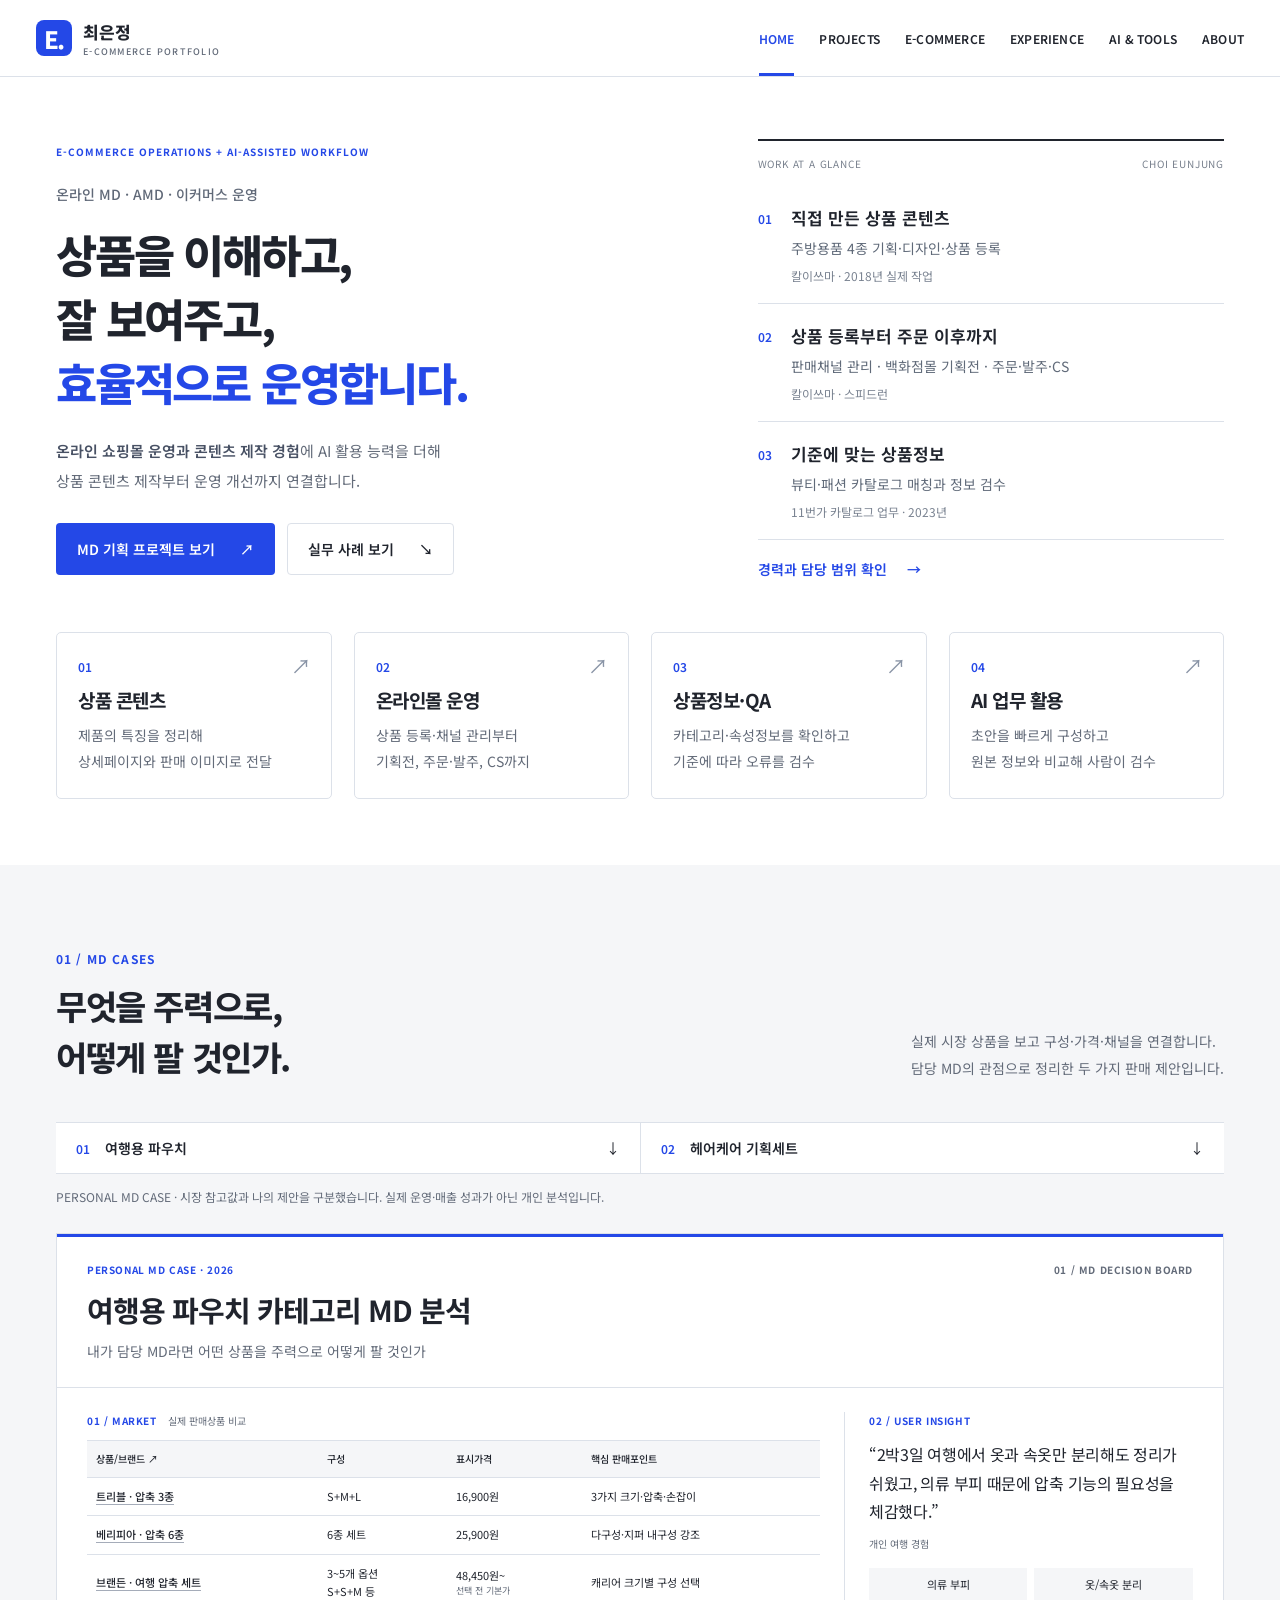
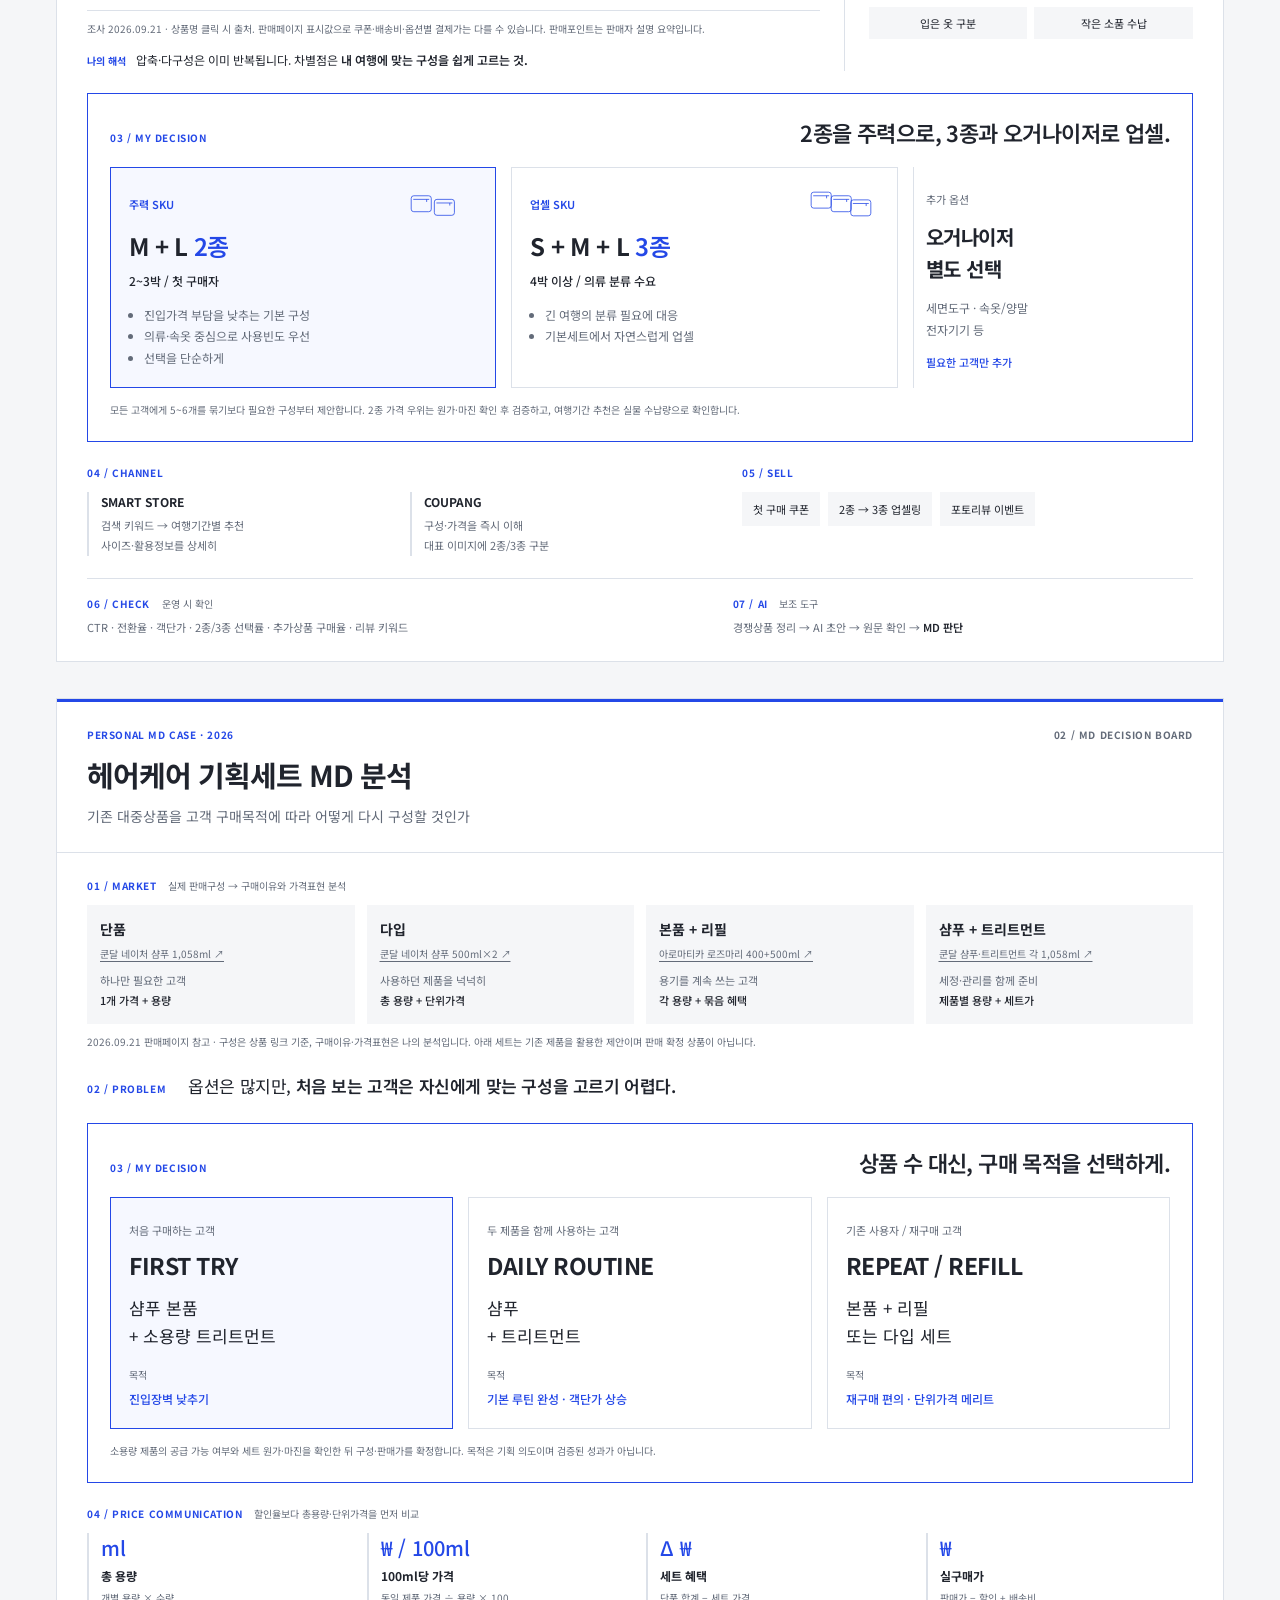
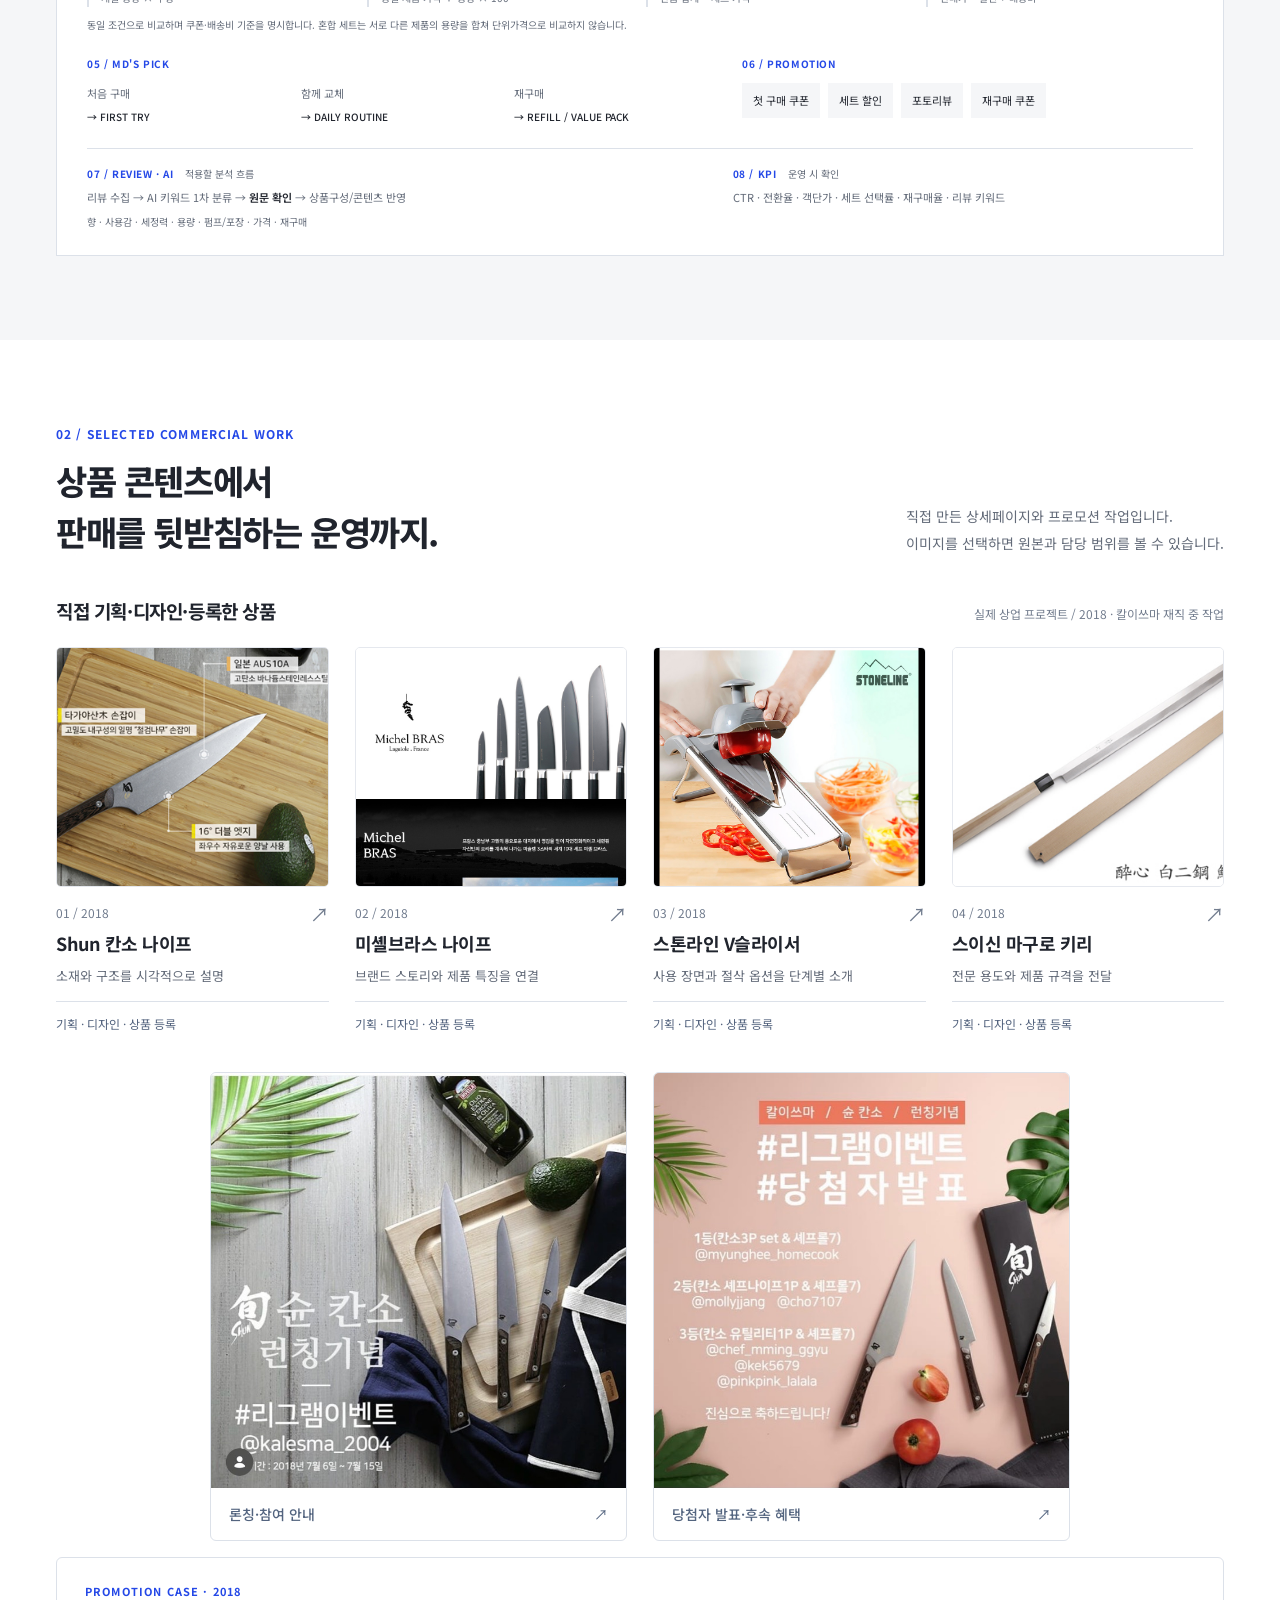
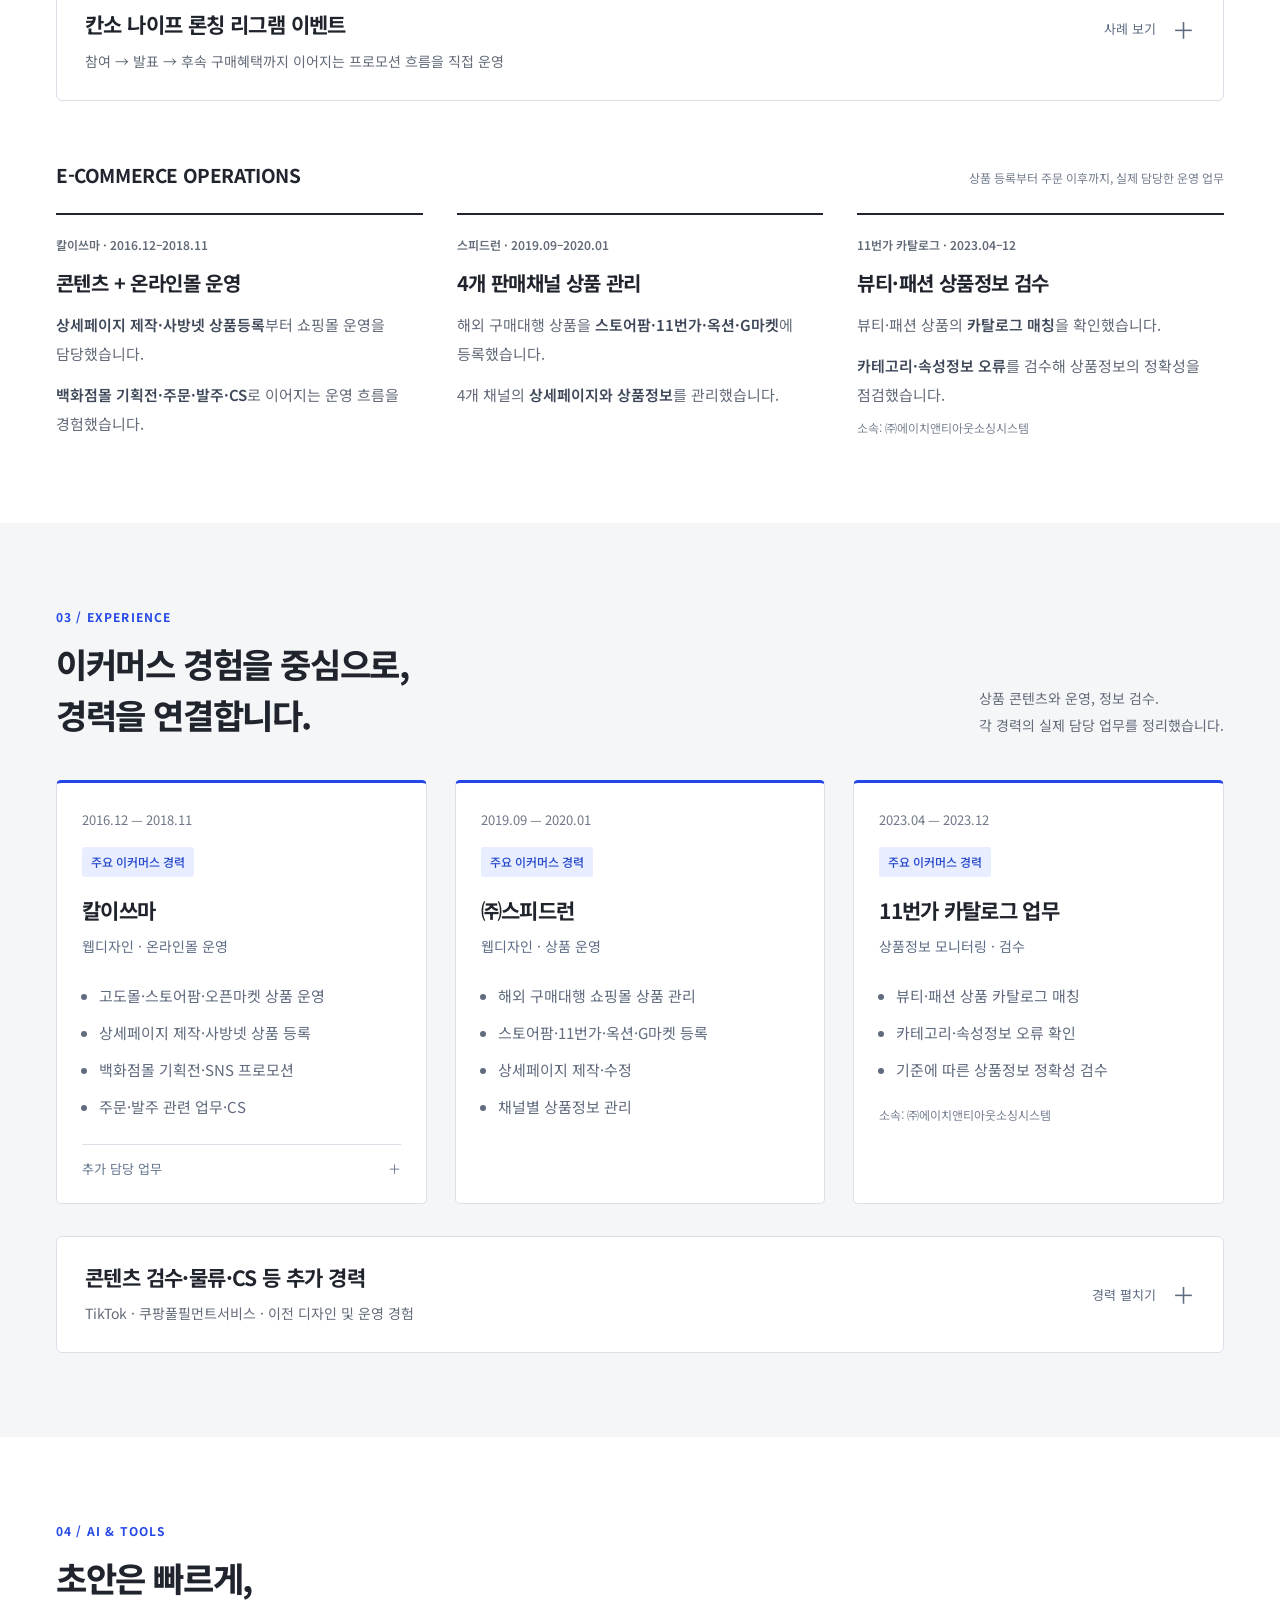
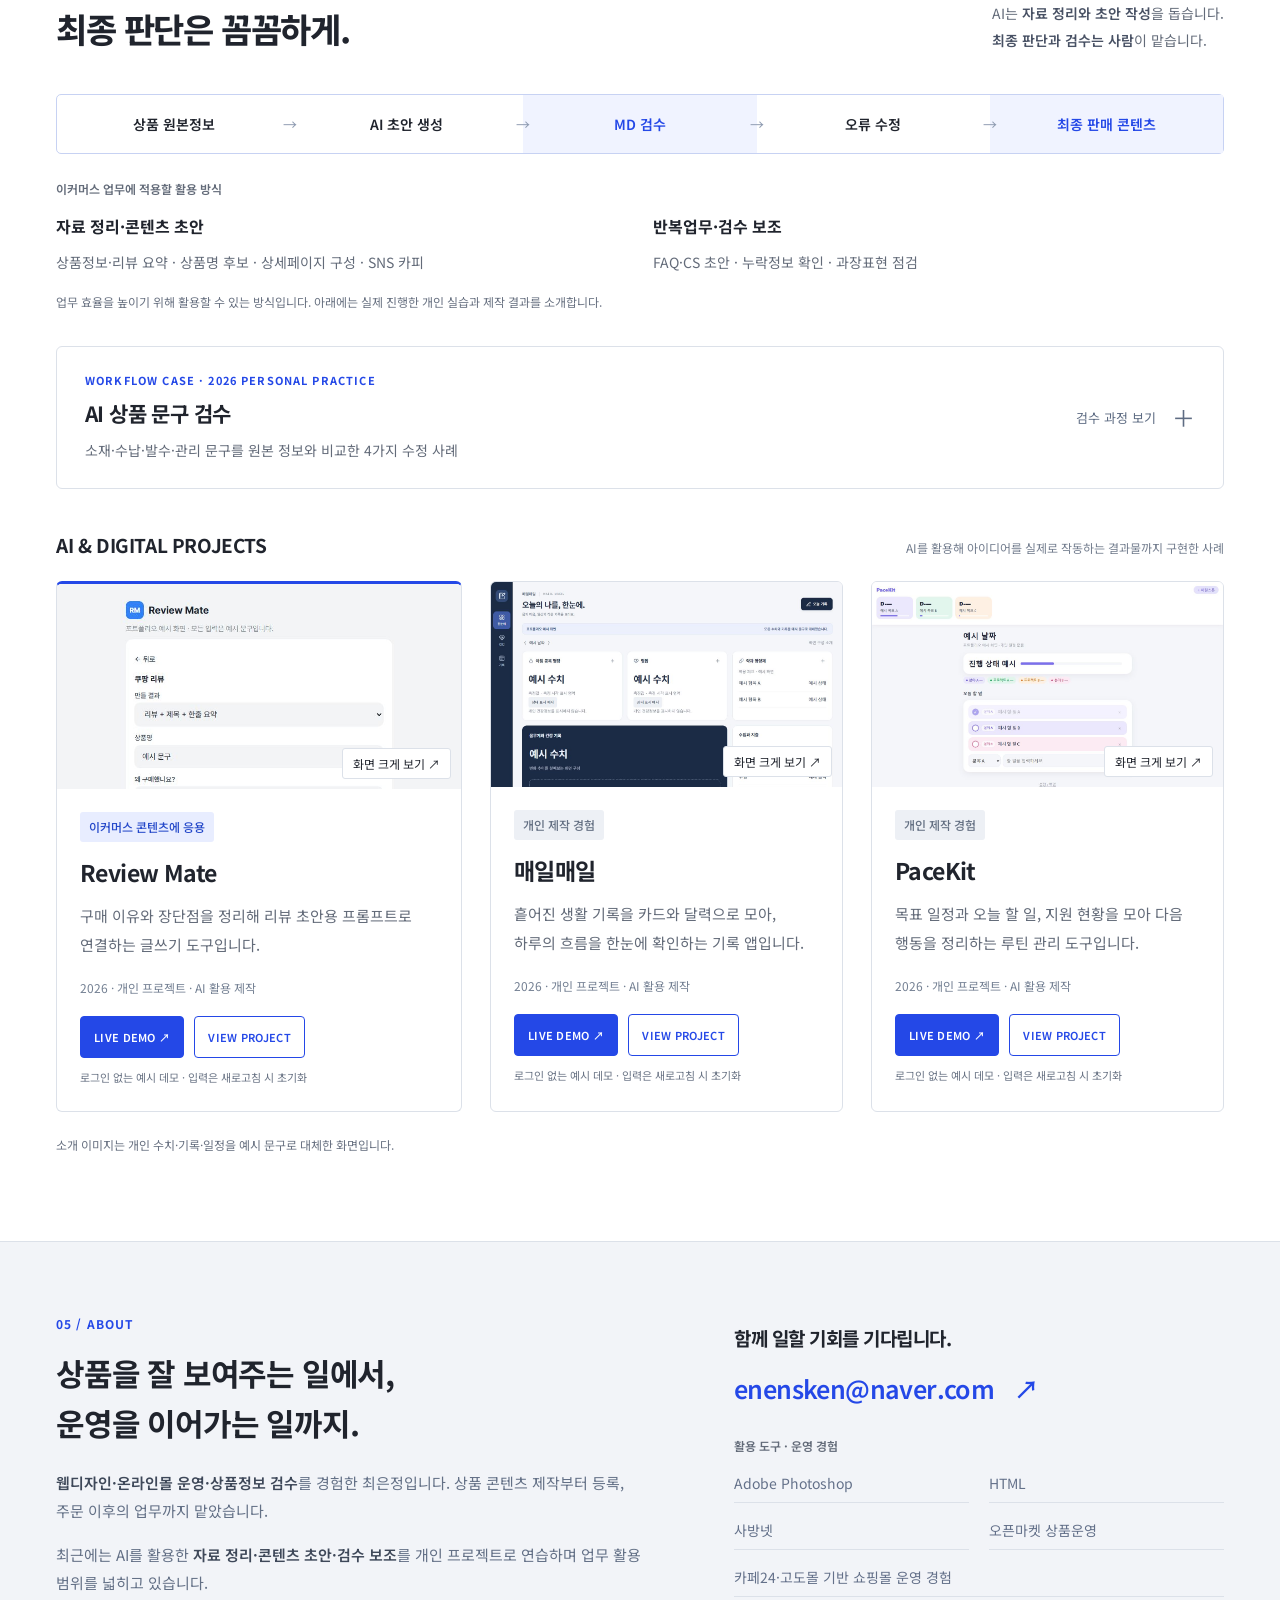
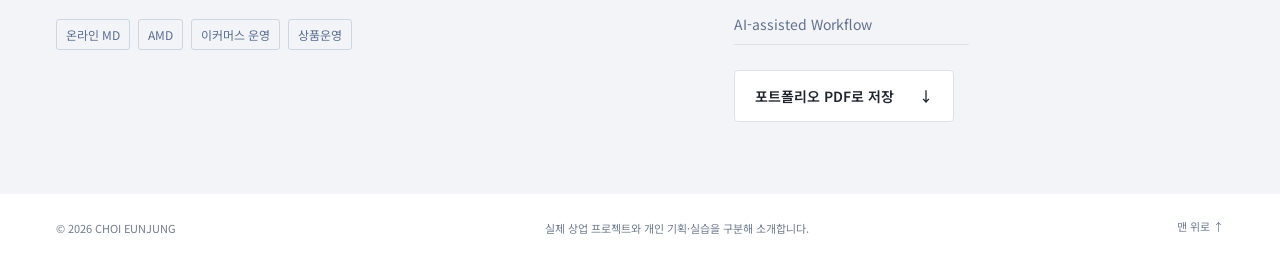
==== commit 58bca199: "Add safe live demos and project CTAs to digital cards" ====
--- a/index.html
+++ b/index.html
@@ -59,7 +59,7 @@
 
 <section id="ai-tools" class="section wrap tracked-section" aria-labelledby="ai-title"><div class="section-heading"><div><p class="eyebrow">04 / AI &amp; TOOLS</p><h2 id="ai-title">초안은 빠르게,<br>최종 판단은 꼼꼼하게.</h2></div><p>AI는 <strong>자료 정리와 초안 작성</strong>을 돕습니다.<br><strong>최종 판단과 검수는 사람</strong>이 맡습니다.</p></div><ol class="flow ai-flow"><li>상품 원본정보</li><li>AI 초안 생성</li><li>MD 검수</li><li>오류 수정</li><li>최종 판매 콘텐츠</li></ol><div class="ai-usage"><p class="small-label">이커머스 업무에 적용할 활용 방식</p><div><p><strong>자료 정리·콘텐츠 초안</strong><span>상품정보·리뷰 요약 · 상품명 후보 · 상세페이지 구성 · SNS 카피</span></p><p><strong>반복업무·검수 보조</strong><span>FAQ·CS 초안 · 누락정보 확인 · 과장표현 점검</span></p></div><p class="section-note">업무 효율을 높이기 위해 활용할 수 있는 방식입니다. 아래에는 실제 진행한 개인 실습과 제작 결과를 소개합니다.</p></div>
 <details class="disclosure review-case"><summary><div><p class="eyebrow">WORKFLOW CASE · 2026 PERSONAL PRACTICE</p><h3>AI 상품 문구 검수</h3><p>소재·수납·발수·관리 문구를 원본 정보와 비교한 4가지 수정 사례</p></div><span class="disclosure-action">검수 과정 보기 <b aria-hidden="true">＋</b></span></summary><div class="disclosure-body"><p class="case-disclaimer">의도적으로 오류를 넣은 가상 상품 연습입니다. 담당 범위는 문구 검토·수정 의견·최종 확인이며, 자동 검수 성능이나 실제 판매 성과를 측정한 프로젝트는 아닙니다.</p><div class="comparison"><div class="comparison-row"><h4>01 소재 확인<small>기준: 나일론</small></h4><div><span>초안의 오류</span><p>고급 가죽 소재의 미니백</p></div><div class="approved"><span>검수 후</span><p>나일론 소재의 데일리 미니백</p><small>소재를 수정하고 근거 없는 ‘구김 없음’ 표현 제외</small></div></div><div class="comparison-row"><h4>02 수납 범위<small>기준: 28 × 17 × 10cm · 4L</small></h4><div><span>초안의 오류</span><p>노트북까지 넉넉하게 수납</p></div><div class="approved"><span>검수 후</span><p>외출 소지품을 담는 4L 수납공간</p><small>수납 가능성을 단정하지 않고 제공 용량으로 설명</small></div></div><div class="comparison-row"><h4>03 기능 표현<small>기준: 발수 가공</small></h4><div><span>초안의 오류</span><p>비 오는 날에도 완벽 방수</p></div><div class="approved"><span>검수 후</span><p>가벼운 물방울을 튕겨내는 발수 가공</p><small>발수 기능을 완전 방수로 확대하지 않음</small></div></div><div class="comparison-row"><h4>04 관리 조건<small>기준: 세탁 불가능</small></h4><div><span>초안의 오류</span><p>세탁기에 넣어 간편하게 관리</p></div><div class="approved"><span>검수 후</span><p>세탁 불가 — 구매 전 관리 방법을 확인해주세요.</p><small>구매 전에 알아야 할 관리 제한사항 명시</small></div></div></div><button class="text-link" data-image="assets/bag-review.png" data-title="상품 문구 검수 · 가상 상품 연습" data-description="원본 정보와 수정 문구를 비교한 개인 실습입니다. 실제 판매 성과나 자동 검수 성능을 의미하지 않습니다.">상품 이미지와 최종 문구 보기 <span aria-hidden="true">↗</span></button></div></details>
-<div class="subheading other-heading"><h3>AI &amp; DIGITAL PROJECTS</h3><p>AI 도구를 활용해 필요한 기능과 결과물을 완성한 보조 사례</p></div><div class="digital-grid"><article class="digital-card featured-digital"><button class="digital-image" data-image="assets/review-mate-example.png" data-title="Review Mate · 소개용 예시 화면" data-description="구매 이유·장단점 등 메모와 말투 설정으로 ChatGPT에 붙여 넣을 프롬프트를 구성합니다. AI API를 직접 호출하거나 리뷰를 자동 게시하지 않습니다. 모든 입력 내용을 예시 문구로 대체한 소개용 화면입니다."><img src="assets/review-mate-example.png" loading="lazy" alt="개인정보를 예시 문구로 바꾼 Review Mate 소개 화면"><span>화면 크게 보기 ↗</span></button><div class="digital-copy"><span class="tag blue">이커머스 콘텐츠에 응용</span><h4>Review Mate</h4><p><strong>구매 이유·장단점</strong>을 정리해 글쓰기 초안용 프롬프트를 구성합니다. 생성된 문구는 사람이 확인하고 수정합니다.</p><small>2026 · 개인 프로젝트 · AI 활용 제작</small></div></article><article class="digital-card "><button class="digital-image" data-image="assets/maeil-maeil-example.png" data-title="매일매일 · 소개용 예시 화면" data-description="생활·마음·건강·수입과 지출 기록을 카드와 달력으로 정리하는 생활 기록 웹앱입니다. 건강 수치, 약 이름, 금액, 날짜, 일기와 그래프를 모두 예시 문구로 대체한 소개용 화면입니다."><img src="assets/maeil-maeil-example.png" loading="lazy" alt="개인정보를 예시 문구로 바꾼 매일매일 소개 화면"><span>화면 크게 보기 ↗</span></button><div class="digital-copy"><span class="tag ">개인 제작 경험</span><h4>매일매일</h4><p>생활·마음·건강·수입과 지출 기록을 카드와 달력으로 정리하는 생활 기록 웹앱입니다.</p><small>2026 · 개인 프로젝트 · AI 활용 제작</small></div></article><article class="digital-card "><button class="digital-image" data-image="assets/pacekit-example.png" data-title="PaceKit · 소개용 예시 화면" data-description="목표 일정과 오늘의 할 일, 지원 현황을 정리하고 진행 상태를 확인하는 루틴 관리 도구입니다. 개인 일정·목표·할 일·프로젝트명을 모두 예시 문구로 대체한 소개용 화면입니다."><img src="assets/pacekit-example.png" loading="lazy" alt="개인정보를 예시 문구로 바꾼 PaceKit 소개 화면"><span>화면 크게 보기 ↗</span></button><div class="digital-copy"><span class="tag ">개인 제작 경험</span><h4>PaceKit</h4><p>목표 일정과 오늘의 할 일, 지원 현황을 정리하고 진행 상태를 확인하는 루틴 관리 도구입니다.</p><small>2026 · 개인 프로젝트 · AI 활용 제작</small></div></article></div><p class="section-note">소개 이미지는 개인 수치·기록·일정을 예시 문구로 대체한 화면입니다.</p></section>
+<div class="subheading other-heading"><h3>AI &amp; DIGITAL PROJECTS</h3><p>AI를 활용해 아이디어를 실제로 작동하는 결과물까지 구현한 사례</p></div><div class="digital-grid"><article class="digital-card featured-digital"><button class="digital-image" data-image="assets/review-mate-example.png" data-title="Review Mate · 소개용 예시 화면" data-description="구매 이유·장단점 등 메모와 말투 설정으로 ChatGPT에 붙여 넣을 프롬프트를 구성합니다. AI API를 직접 호출하거나 리뷰를 자동 게시하지 않습니다. 모든 입력 내용을 예시 문구로 대체한 소개용 화면입니다."><img src="assets/review-mate-example.png" loading="lazy" alt="개인정보를 예시 문구로 바꾼 Review Mate 소개 화면"><span>화면 크게 보기 ↗</span></button><div class="digital-copy"><span class="tag blue">이커머스 콘텐츠에 응용</span><h4>Review Mate</h4><p>구매 이유와 장단점을 정리해 리뷰 초안용 프롬프트로 연결하는 글쓰기 도구입니다.</p><small>2026 · 개인 프로젝트 · AI 활용 제작</small><div class="digital-actions"><a href="https://ddjung8894-byte.github.io/Review-Mate/?demo=1" target="_blank" rel="noopener noreferrer" class="digital-live" aria-label="Review Mate LIVE DEMO (새 탭)">LIVE DEMO ↗</a><button type="button" class="digital-view" data-image="assets/review-mate-example.png" data-title="Review Mate · 프로젝트 소개" data-description="목적: 흩어진 구매 메모를 글쓰기 재료로 정리하기. 만든 결과: 구매 이유·장단점·말투를 반영하는 프롬프트 구성과 복사 기능. AI를 활용해 화면과 기능을 구현하고 결과를 직접 확인했습니다. AI API 호출이나 리뷰 자동 게시 기능은 없으며, 최종 글은 사람이 검수합니다. 아래는 모든 입력을 예시 문구로 바꾼 소개 화면입니다." aria-label="Review Mate VIEW PROJECT">VIEW PROJECT</button></div><p class="digital-demo-note">로그인 없는 예시 데모 · 입력은 새로고침 시 초기화</p></div></article><article class="digital-card "><button class="digital-image" data-image="assets/maeil-maeil-example.png" data-title="매일매일 · 소개용 예시 화면" data-description="생활·마음·건강·수입과 지출 기록을 카드와 달력으로 정리하는 생활 기록 웹앱입니다. 건강 수치, 약 이름, 금액, 날짜, 일기와 그래프를 모두 예시 문구로 대체한 소개용 화면입니다."><img src="assets/maeil-maeil-example.png" loading="lazy" alt="개인정보를 예시 문구로 바꾼 매일매일 소개 화면"><span>화면 크게 보기 ↗</span></button><div class="digital-copy"><span class="tag ">개인 제작 경험</span><h4>매일매일</h4><p>흩어진 생활 기록을 카드와 달력으로 모아, 하루의 흐름을 한눈에 확인하는 기록 앱입니다.</p><small>2026 · 개인 프로젝트 · AI 활용 제작</small><div class="digital-actions"><a href="https://maeil-maeil.vercel.app/?demo=1" target="_blank" rel="noopener noreferrer" class="digital-live" aria-label="매일매일 LIVE DEMO (새 탭)">LIVE DEMO ↗</a><button type="button" class="digital-view" data-image="assets/maeil-maeil-example.png" data-title="매일매일 · 프로젝트 소개" data-description="목적: 생활·마음·건강·수입과 지출 기록을 한곳에서 확인하기. 만든 결과: 기록 카드, 달력, 입력·수정 화면을 연결한 생활 기록 웹앱. AI를 활용해 구현하고 화면과 기록 흐름을 직접 확인했습니다. LIVE DEMO는 가상 기록으로 시작하는 별도 데모 모드입니다. 아래 소개 화면의 수치·기록은 예시 문구로 대체했습니다." aria-label="매일매일 VIEW PROJECT">VIEW PROJECT</button></div><p class="digital-demo-note">로그인 없는 예시 데모 · 입력은 새로고침 시 초기화</p></div></article><article class="digital-card "><button class="digital-image" data-image="assets/pacekit-example.png" data-title="PaceKit · 소개용 예시 화면" data-description="목표 일정과 오늘의 할 일, 지원 현황을 정리하고 진행 상태를 확인하는 루틴 관리 도구입니다. 개인 일정·목표·할 일·프로젝트명을 모두 예시 문구로 대체한 소개용 화면입니다."><img src="assets/pacekit-example.png" loading="lazy" alt="개인정보를 예시 문구로 바꾼 PaceKit 소개 화면"><span>화면 크게 보기 ↗</span></button><div class="digital-copy"><span class="tag ">개인 제작 경험</span><h4>PaceKit</h4><p>목표 일정과 오늘 할 일, 지원 현황을 모아 다음 행동을 정리하는 루틴 관리 도구입니다.</p><small>2026 · 개인 프로젝트 · AI 활용 제작</small><div class="digital-actions"><a href="https://ddjung8894-byte.github.io/pacekit/?demo=1" target="_blank" rel="noopener noreferrer" class="digital-live" aria-label="PaceKit LIVE DEMO (새 탭)">LIVE DEMO ↗</a><button type="button" class="digital-view" data-image="assets/pacekit-example.png" data-title="PaceKit · 프로젝트 소개" data-description="목적: 여러 목표와 할 일을 놓치지 않고 이어가기. 만든 결과: 목표 일정, 오늘 할 일, 달력과 지원 현황을 연결한 루틴 관리 화면. AI를 활용해 기능을 구현하고 직접 조작하며 확인했습니다. LIVE DEMO는 개인 저장 기록을 읽지 않는 예시 모드이며 입력은 새로고침 시 초기화됩니다. 아래 소개 화면도 개인 일정을 예시 문구로 대체했습니다." aria-label="PaceKit VIEW PROJECT">VIEW PROJECT</button></div><p class="digital-demo-note">로그인 없는 예시 데모 · 입력은 새로고침 시 초기화</p></div></article></div><p class="section-note">소개 이미지는 개인 수치·기록·일정을 예시 문구로 대체한 화면입니다.</p></section>
 
 <section id="about" class="about-section tracked-section" aria-labelledby="about-title"><div class="wrap about-grid"><div><p class="eyebrow">05 / ABOUT</p><h2 id="about-title">상품을 잘 보여주는 일에서,<br>운영을 이어가는 일까지.</h2><p class="about-intro"><strong>웹디자인·온라인몰 운영·상품정보 검수</strong>를 경험한 최은정입니다. 상품 콘텐츠 제작부터 등록, 주문 이후의 업무까지 맡았습니다.</p><p class="about-intro">최근에는 AI를 활용한 <strong>자료 정리·콘텐츠 초안·검수 보조</strong>를 개인 프로젝트로 연습하며 업무 활용 범위를 넓히고 있습니다.</p><div class="target-roles"><span>온라인 MD</span><span>AMD</span><span>이커머스 운영</span><span>상품운영</span></div></div><div class="contact-card"><h3>함께 일할 기회를 기다립니다.</h3><a class="email" href="mailto:enensken@naver.com">enensken@naver.com <span aria-hidden="true">↗</span></a><p class="small-label">활용 도구 · 운영 경험</p><ul class="tools-text tool-list"><li>Adobe Photoshop</li><li>HTML</li><li>사방넷</li><li>오픈마켓 상품운영</li><li class="tool-experience">카페24·고도몰 기반 쇼핑몰 운영 경험</li><li>AI-assisted Workflow</li></ul><button class="button secondary" id="print">포트폴리오 PDF로 저장 <span aria-hidden="true">↓</span></button></div></div></section>
 </main><footer class="wrap footer"><p>© 2026 CHOI EUNJUNG</p><p>실제 상업 프로젝트와 개인 기획·실습을 구분해 소개합니다.</p><a href="#home">맨 위로 ↑</a></footer><dialog id="detail-dialog" aria-labelledby="dialog-title" aria-describedby="dialog-description"><div class="dialog-header"><div><p id="dialog-label" class="eyebrow"></p><h2 id="dialog-title"></h2><p id="dialog-description"></p></div><button id="close-dialog" aria-label="상세보기 닫기">×</button></div><div id="dialog-body"></div></dialog></body></html>
--- a/style.css
+++ b/style.css
@@ -1,4 +1,5 @@
 @import url('https://fonts.googleapis.com/css2?family=Noto+Sans+KR:wght@400;500;600;700;800&display=swap');
+.digital-actions{display:flex;flex-wrap:wrap;gap:10px;margin-top:20px}.digital-actions a,.digital-actions button{display:inline-flex;align-items:center;justify-content:center;min-height:42px;padding:10px 13px;border:1px solid #2448e7;border-radius:4px;font-size:11px;font-weight:600;letter-spacing:.3px;line-height:1.5}.digital-actions .digital-live{background:#2448e7;color:white}.digital-actions .digital-view{background:white;color:#2448e7}.digital-actions a:hover,.digital-actions button:hover{filter:brightness(.94)}.digital-copy>p.digital-demo-note{font-size:11px;line-height:1.8;color:#6a7485;margin-top:10px}.digital-copy>.digital-actions+p{max-width:36em}@media print{.digital-actions,.digital-demo-note{display:none!important}}
 :root{--blue:#2448e7;--ink:#20242d;--muted:#636b79;--line:#dce1e9;--pale:#f5f6f8;--header:76px;font-family:'Noto Sans KR','Malgun Gothic',sans-serif;color:var(--ink);font-synthesis:none;scroll-behavior:smooth;scroll-padding-top:96px}*{box-sizing:border-box}body{margin:0;background:white}body.no-scroll{overflow:hidden}a{color:inherit;text-decoration:none}button{font:inherit;color:inherit;cursor:pointer}button,a,summary{-webkit-tap-highlight-color:transparent}button:focus-visible,a:focus-visible,summary:focus-visible{outline:3px solid var(--blue);outline-offset:5px}img{max-width:100%;display:block}p{margin:0;line-height:1.85}h1,h2,h3,h4{margin:0;line-height:1.5;word-break:keep-all}button{border:0}::selection{background:#dce4ff}.wrap{max-width:1240px;margin:0 auto;padding-left:36px;padding-right:36px}.section{padding-top:84px;padding-bottom:84px}.tinted{background:var(--pale)}.eyebrow{font-size:12px;line-height:1.6;letter-spacing:1.15px;font-weight:700;color:var(--blue)}.small-label{font-size:12px;font-weight:600;line-height:1.7;color:var(--muted)}.section-note{font-size:12px;color:#687181;line-height:1.9;margin-top:22px;word-break:keep-all}.skip{position:fixed;top:-70px;left:20px;z-index:99;background:#fff;padding:12px}.skip:focus{top:12px}.site-header{position:sticky;top:0;z-index:20;background:rgba(255,255,255,.97);border-bottom:1px solid var(--line)}.header-inner{height:var(--header);max-width:1380px;padding:0 36px;margin:auto;display:flex;align-items:center;justify-content:space-between;gap:25px}.brand{display:flex;align-items:center;gap:11px;font-size:17px;font-weight:800;flex:none}.brand-mark{width:36px;height:36px;border-radius:8px;background:var(--blue);color:#fff;font-size:24px;display:grid;place-items:center;letter-spacing:-2px;padding-right:2px}.brand small{display:block;font-size:9px;font-weight:500;letter-spacing:1.25px;color:var(--muted);margin-top:1px}#main-nav{display:flex;align-items:center;gap:25px;height:100%}#main-nav a{height:100%;display:flex;align-items:center;font-size:12px;font-weight:600;letter-spacing:.2px;border-bottom:3px solid transparent;padding-top:3px;white-space:nowrap}#main-nav a:hover,#main-nav a[aria-current]{color:var(--blue)}#main-nav a[aria-current]{border-bottom-color:var(--blue)}.menu-toggle{display:none}.button{display:inline-flex;align-items:center;justify-content:space-between;gap:25px;padding:14px 20px;border-radius:4px;font-size:14px;font-weight:600;border:1px solid transparent;line-height:1.6}.primary{color:white;background:var(--blue)}.primary:hover{background:#1938bc}.secondary{background:white;border-color:var(--line)}.secondary:hover{border-color:#98a6c5}.text-link{padding:0;background:none;display:inline-flex;align-items:center;gap:20px;font-size:14px;font-weight:600;color:var(--blue)}
 .home{padding-top:62px;padding-bottom:66px}.hero{display:grid;grid-template-columns:1.35fr 1fr;gap:72px;align-items:center}.hero-copy>.eyebrow{font-size:10px;letter-spacing:1px}.role-label{font-size:14px;color:#606978;font-weight:500;margin-top:22px}.hero h1{font-size:clamp(34px,3.5vw,48px);letter-spacing:-2.2px;line-height:1.42;margin:15px 0 23px;font-weight:800}.hero h1 em{font-style:normal;color:var(--blue)}.hero-description{font-size:15px;color:var(--muted);word-break:keep-all;max-width:570px;line-height:1.95}.hero-actions{display:flex;flex-wrap:wrap;gap:12px;margin-top:28px}.hero-index{border-top:2px solid var(--ink);align-self:center}.index-top{display:flex;justify-content:space-between;padding:15px 0;color:#78808d;font-size:10px;letter-spacing:.8px;gap:10px}.index-row{display:flex;gap:19px;padding:19px 0;border-bottom:1px solid var(--line)}.index-row>span{font-size:12px;font-weight:600;color:var(--blue);padding-top:5px}.index-row strong{font-size:17px;font-weight:650}.index-row p{font-size:14px;color:#606a79;margin-top:6px;word-break:keep-all}.index-row small{display:block;font-size:12px;color:#7a8391;margin-top:5px}.hero-index .text-link{margin-top:19px}.competency-grid{display:grid;grid-template-columns:repeat(4,minmax(0,1fr));gap:16px;margin-top:52px}.competency-grid>a{position:relative;border:1px solid var(--line);padding:20px 21px 23px;border-radius:5px;background:#fff}.competency-grid>a:hover{border-color:var(--blue)}.card-number{font-size:12px;color:var(--blue);font-weight:600}.competency-grid h2{font-size:19px;letter-spacing:-.5px;margin:9px 0}.competency-grid p{font-size:13px;color:var(--muted);word-break:keep-all}.card-arrow{position:absolute;right:20px;top:18px;font-size:20px;color:#8994a6}
 .section-heading{display:flex;justify-content:space-between;align-items:flex-end;gap:35px;margin-bottom:34px}.section-heading h2{font-size:34px;line-height:1.5;letter-spacing:-1.4px;margin-top:12px;font-weight:750}.section-heading>p{font-size:14px;color:var(--muted);word-break:keep-all;max-width:400px}.tags{display:flex;flex-wrap:wrap;gap:7px}.tag{display:inline-block;font-size:12px;font-weight:500;padding:5px 9px;background:#edf0f5;color:#636f82;border-radius:3px;line-height:1.7}.tag.blue{background:#e8edff;color:#2448c9}.launch-project{display:grid;grid-template-columns:1fr 1.1fr;border:1px solid var(--line);border-radius:8px;background:white;overflow:hidden}.launch-summary{padding:35px}.launch-summary h3{font-size:31px;letter-spacing:-1.1px;margin:20px 0 16px}.launch-summary>p{font-size:16px;color:#5c6678;word-break:keep-all}.launch-summary>p.project-status{font-size:13px;line-height:1.9;color:#778194;border-left:2px solid #ccd5e8;padding-left:14px;margin:23px 0}.launch-summary .button{margin-top:5px}.launch-steps{padding:13px 30px;border-left:1px solid var(--line)}.launch-steps button{display:flex;align-items:center;gap:19px;width:100%;text-align:left;border-bottom:1px solid var(--line);padding:20px 0;background:white}.launch-steps button:last-child{border-bottom:0}.launch-steps button>span{font-size:12px;color:var(--blue);font-weight:600}.launch-steps button>div{flex:1}.launch-steps h4{font-size:17px;letter-spacing:-.4px}.launch-steps p{font-size:13px;color:var(--muted);margin-top:4px;word-break:keep-all}.launch-steps b{font-size:20px;color:#7b879b;font-weight:400}.launch-steps button:hover h4{color:var(--blue)}
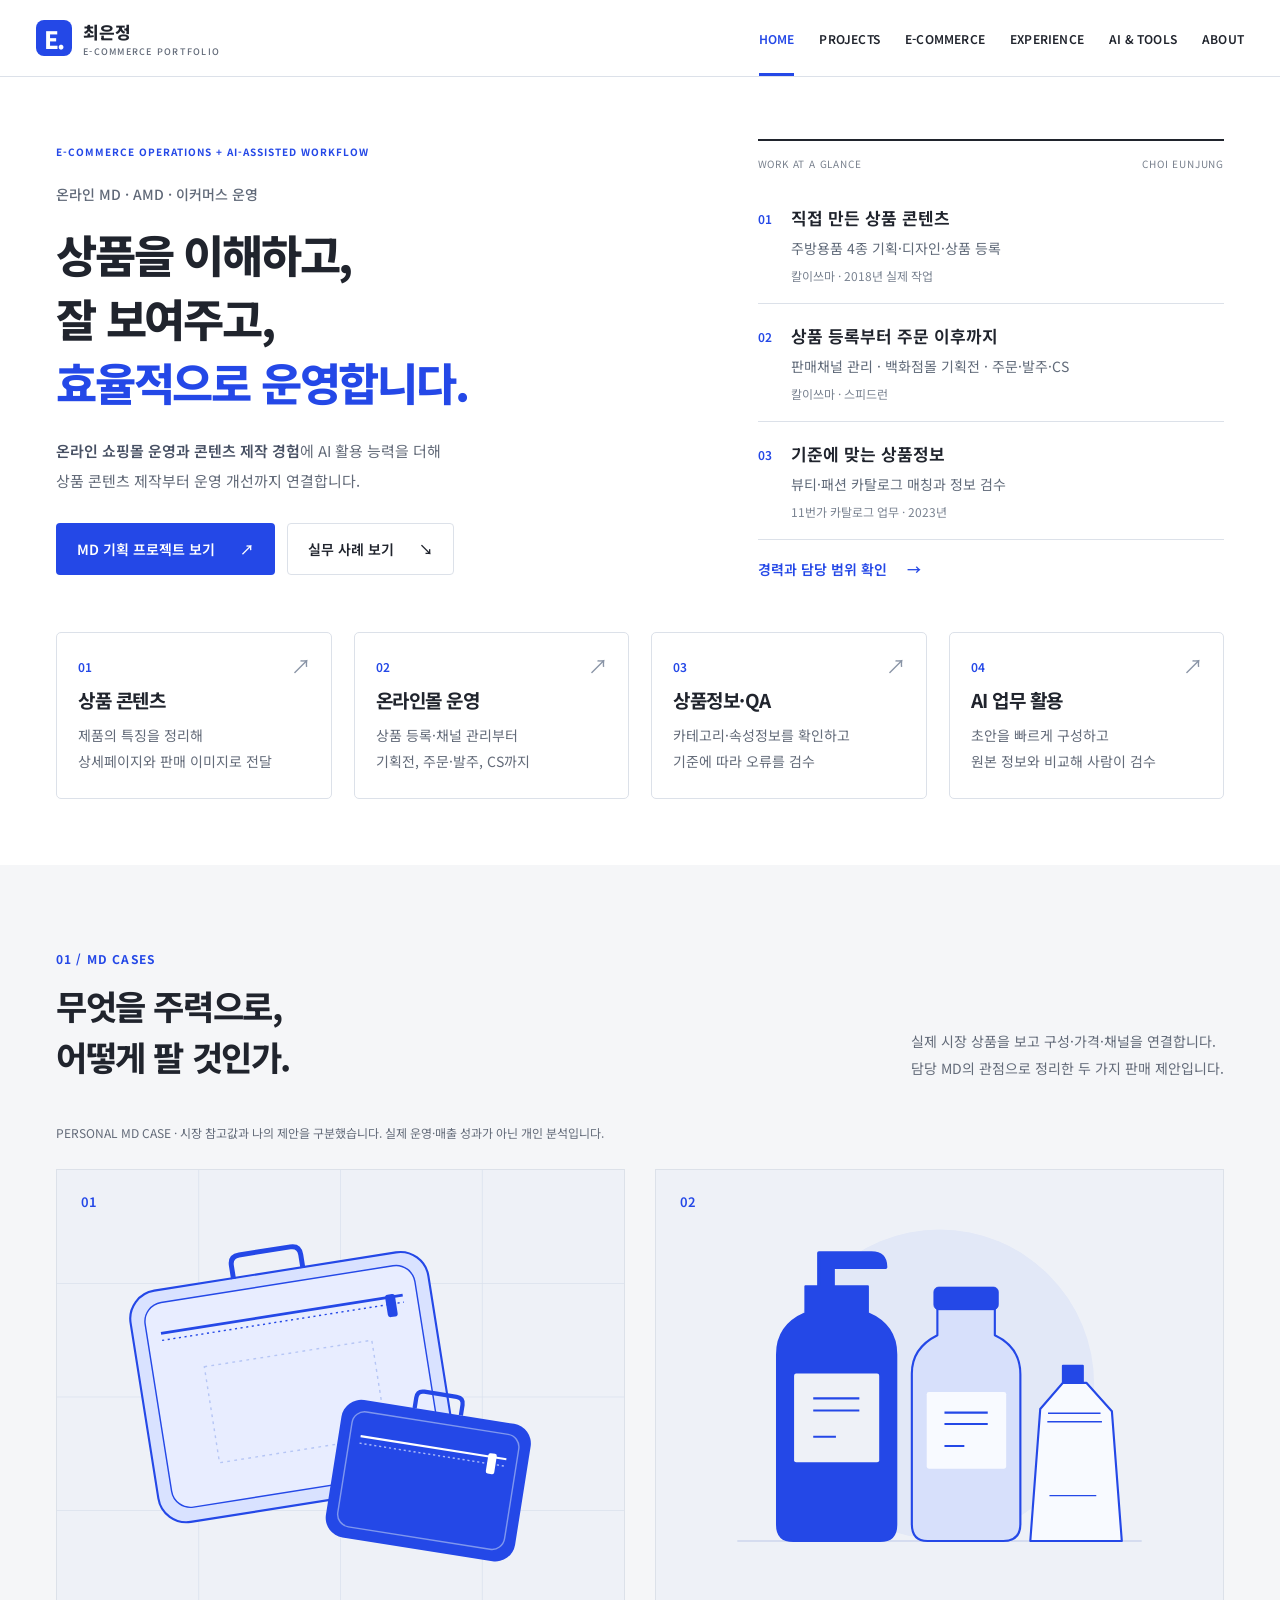
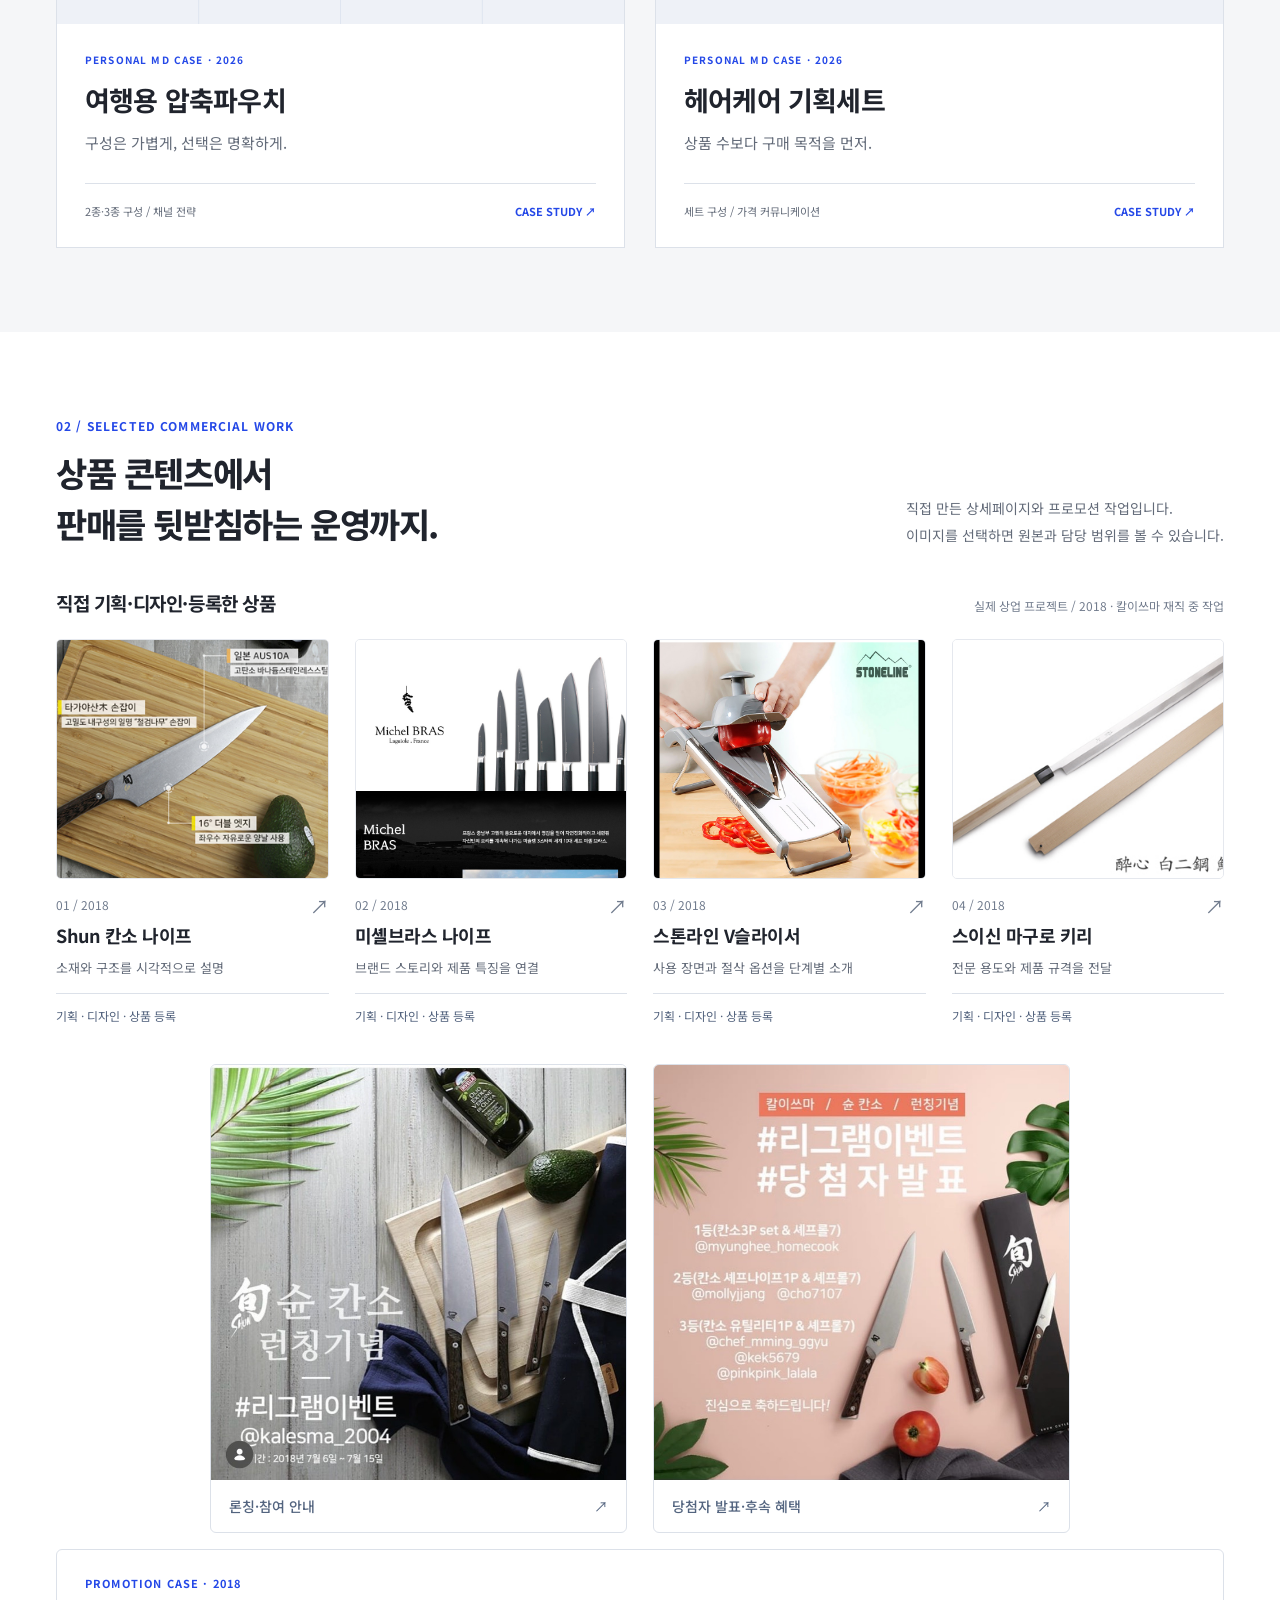
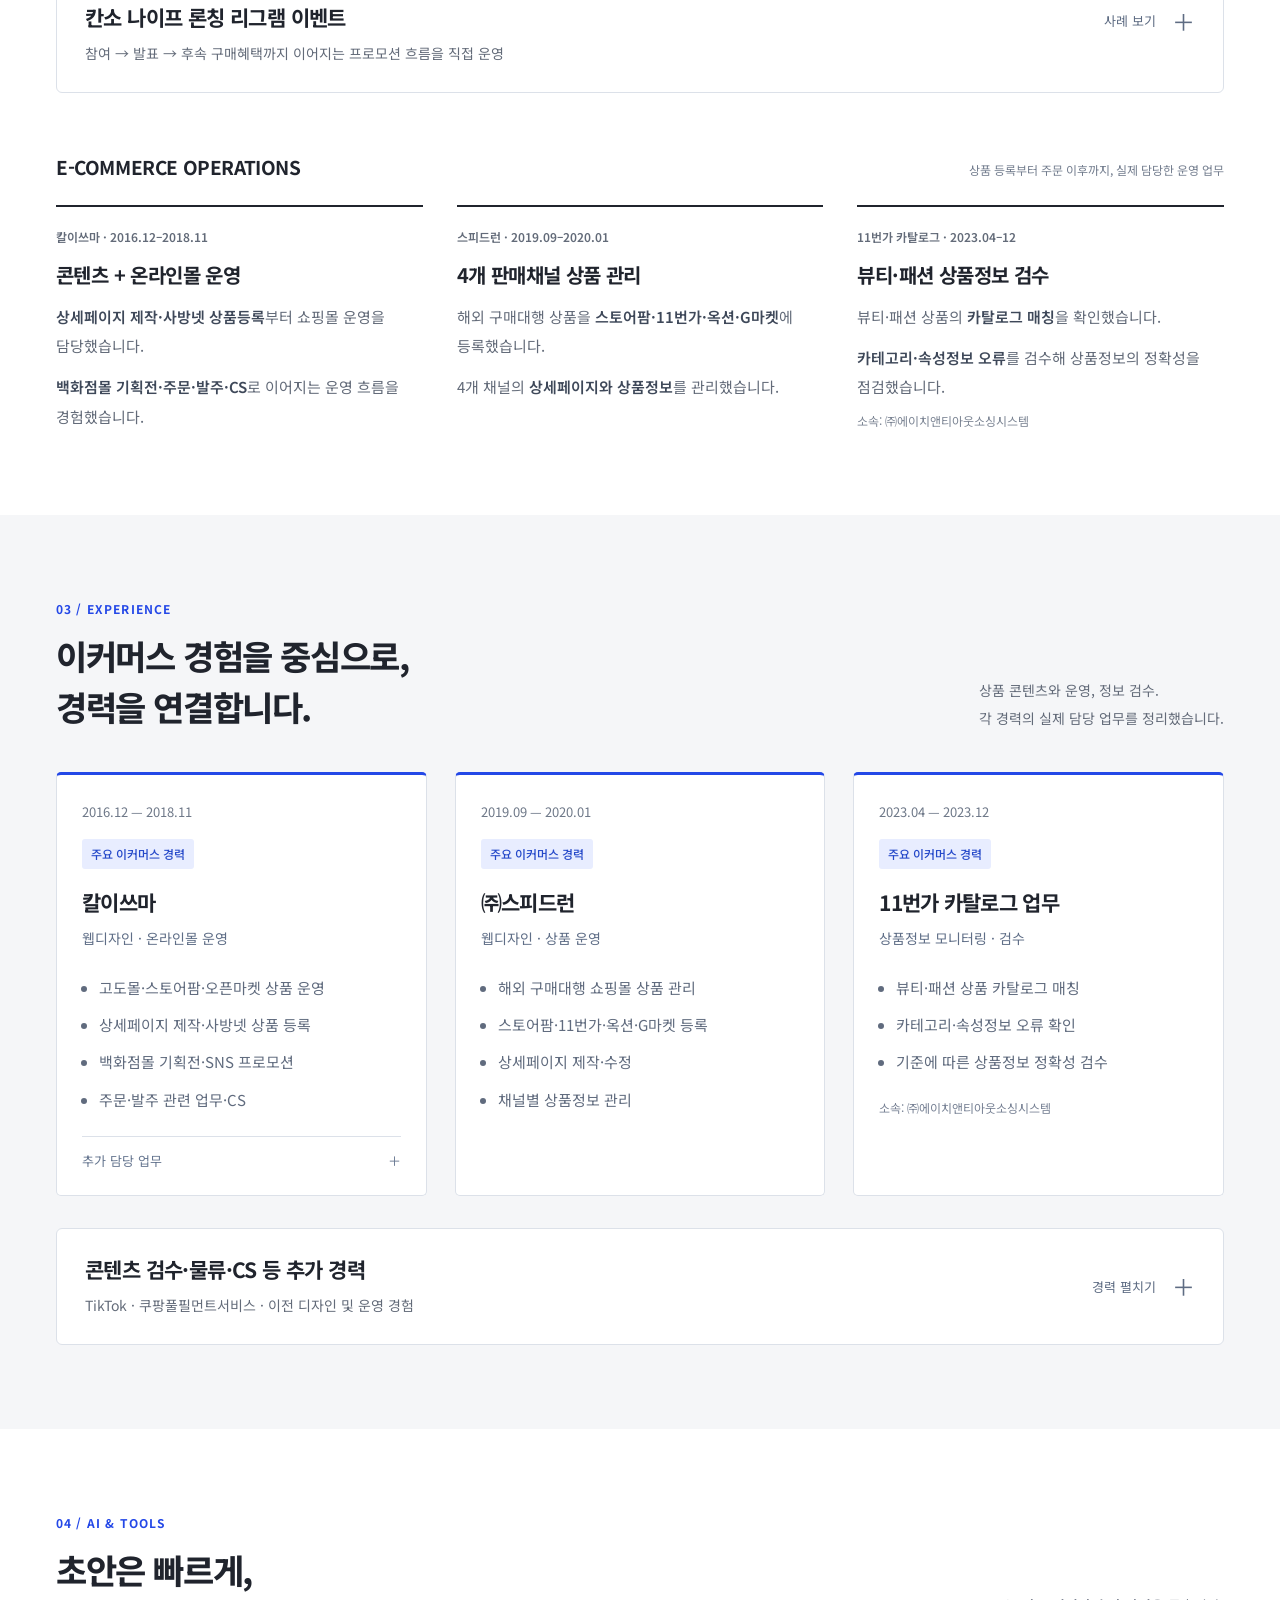
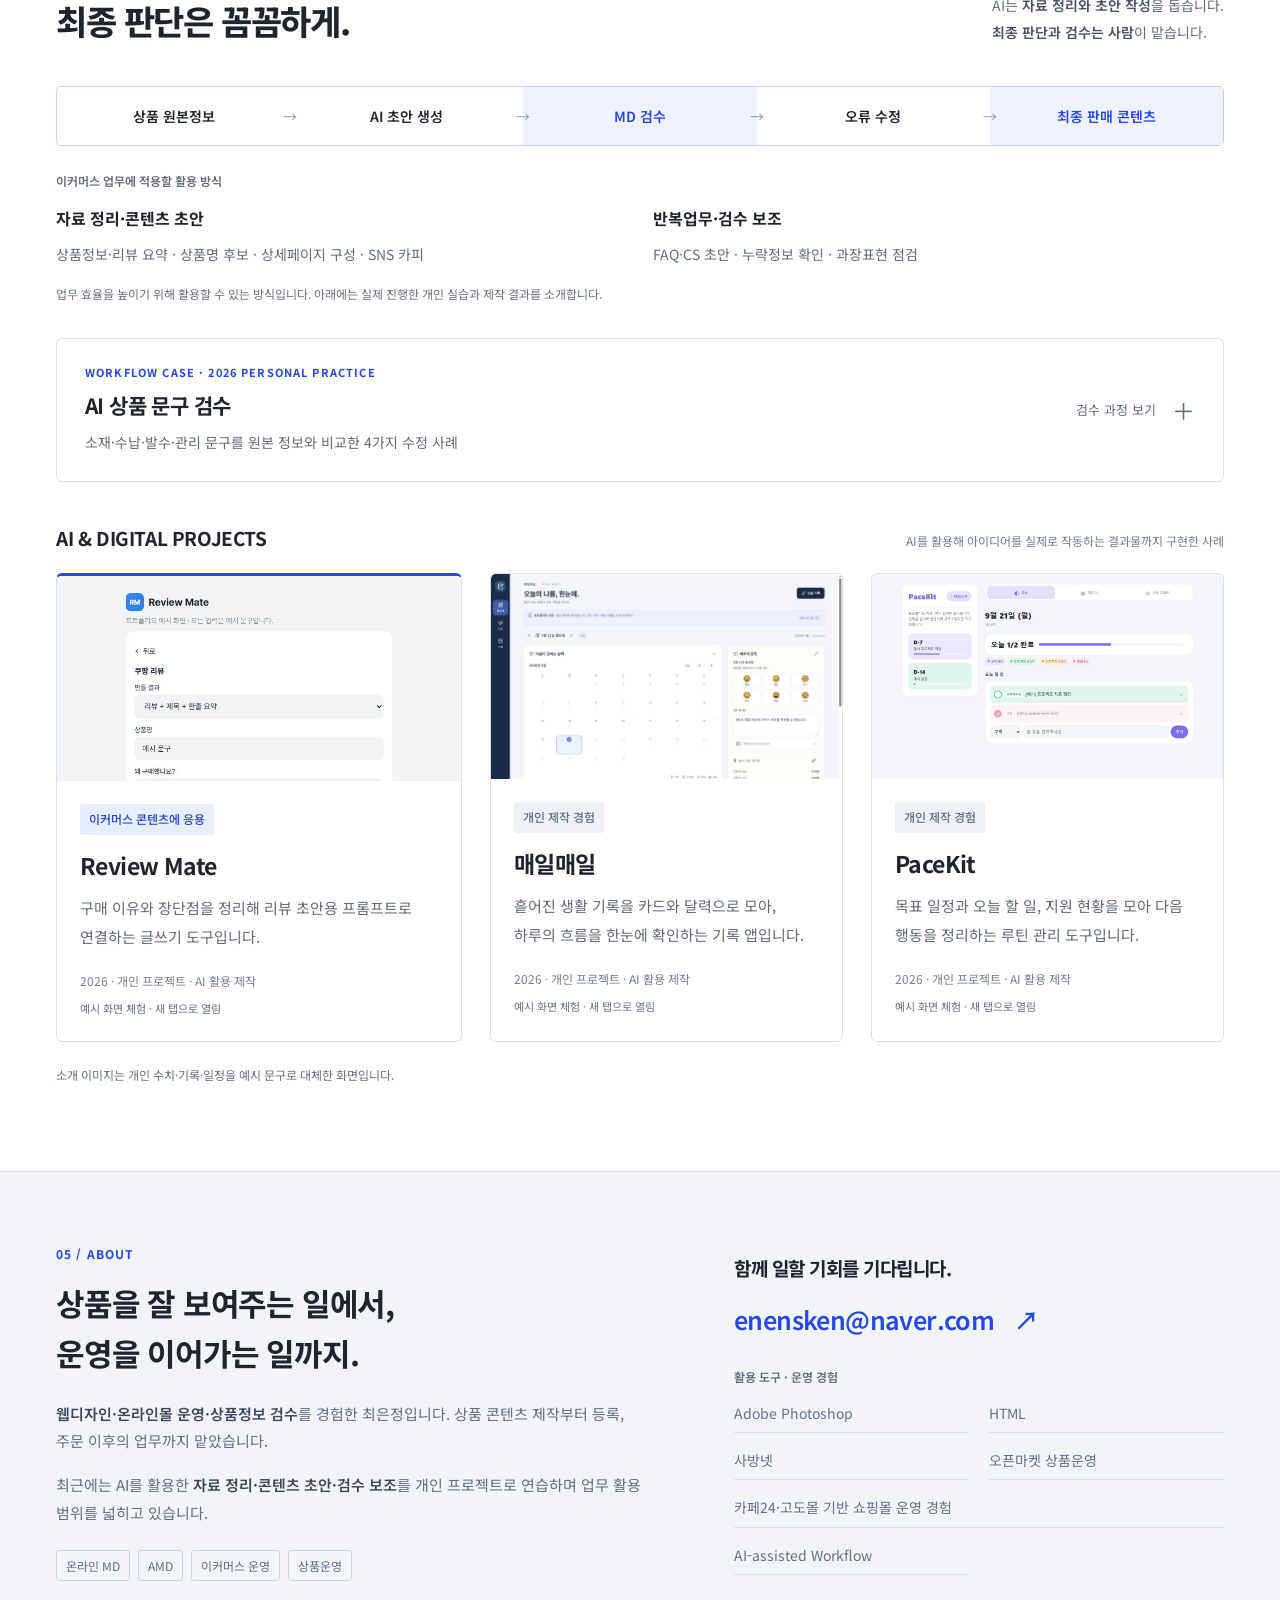
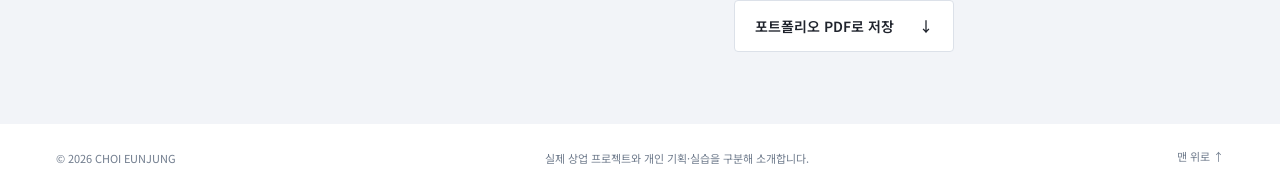
==== commit 19fd52b6: "Use image demo links and illustrated MD case cards" ====
--- a/index.html
+++ b/index.html
@@ -8,10 +8,9 @@
 
 <section id="project" class="section tinted tracked-section" aria-labelledby="project-title"><div class="wrap">
 <div class="section-heading"><div><p class="eyebrow">01 / MD CASES</p><h2 id="project-title">무엇을 주력으로,<br>어떻게 팔 것인가.</h2></div><p>실제 시장 상품을 보고 구성·가격·채널을 연결합니다.<br>담당 MD의 관점으로 정리한 두 가지 판매 제안입니다.</p></div>
-<nav class="md-case-index" aria-label="MD 프로젝트 바로가기"><a href="#md-travel"><span>01</span> 여행용 파우치 <b aria-hidden="true">↓</b></a><a href="#md-hair"><span>02</span> 헤어케어 기획세트 <b aria-hidden="true">↓</b></a></nav>
 <p class="md-context">PERSONAL MD CASE · 시장 참고값과 나의 제안을 구분했습니다. 실제 운영·매출 성과가 아닌 개인 분석입니다.</p>
-<div class="md-project-list">
-<article id="md-travel" class="md-case" aria-labelledby="md-travel-title">
+<div class="md-cover-grid">
+<button class="md-cover-card" type="button" data-md-case="md-travel-content" data-title="여행용 파우치 카테고리 MD 분석" data-description="구성은 가볍게, 선택은 명확하게." aria-haspopup="dialog" aria-label="여행용 압축파우치 케이스스터디 열기"><div class="md-cover-art"><img src="assets/md-travel-cover.svg" alt="크기가 다른 파우치 두 개의 구성 일러스트" loading="lazy" width="800" height="640"><span class="md-cover-number">01</span></div><div class="md-cover-copy"><p class="eyebrow">PERSONAL MD CASE · 2026</p><h3>여행용 압축파우치</h3><p>구성은 가볍게, 선택은 명확하게.</p><div class="md-cover-foot"><span>2종·3종 구성 / 채널 전략</span><b>CASE STUDY ↗</b></div></div></button><button class="md-cover-card" type="button" data-md-case="md-hair-content" data-title="헤어케어 기획세트 MD 분석" data-description="상품 수보다 구매 목적을 먼저." aria-haspopup="dialog" aria-label="헤어케어 기획세트 케이스스터디 열기"><div class="md-cover-art"><img src="assets/md-hair-cover.svg" alt="본품 두 개와 리필팩의 구성 일러스트" loading="lazy" width="800" height="640"><span class="md-cover-number">02</span></div><div class="md-cover-copy"><p class="eyebrow">PERSONAL MD CASE · 2026</p><h3>헤어케어 기획세트</h3><p>상품 수보다 구매 목적을 먼저.</p><div class="md-cover-foot"><span>세트 구성 / 가격 커뮤니케이션</span><b>CASE STUDY ↗</b></div></div></button></div></div><template id="md-travel-content"><article id="md-travel" class="md-case" aria-labelledby="md-travel-title">
  <header class="md-case-header"><p class="eyebrow">PERSONAL MD CASE · 2026 <span>01 / MD DECISION BOARD</span></p><h3 id="md-travel-title">여행용 파우치 카테고리 MD 분석</h3><p>내가 담당 MD라면 어떤 상품을 주력으로 어떻게 팔 것인가</p></header>
  <div class="md-board">
   <div class="md-research-row">
@@ -31,7 +30,7 @@
   <footer class="md-board-footer"><div><h4>06 / CHECK <small>운영 시 확인</small></h4><p>CTR · 전환율 · 객단가 · 2종/3종 선택률 · 추가상품 구매율 · 리뷰 키워드</p></div><div class="md-ai"><h4>07 / AI <small>보조 도구</small></h4><p>경쟁상품 정리 → AI 초안 → 원문 확인 → <strong>MD 판단</strong></p></div></footer>
  </div>
 </article>
-<article id="md-hair" class="md-case" aria-labelledby="md-hair-title">
+</template><template id="md-hair-content"><article id="md-hair" class="md-case" aria-labelledby="md-hair-title">
  <header class="md-case-header"><p class="eyebrow">PERSONAL MD CASE · 2026 <span>02 / MD DECISION BOARD</span></p><h3 id="md-hair-title">헤어케어 기획세트 MD 분석</h3><p>기존 대중상품을 고객 구매목적에 따라 어떻게 다시 구성할 것인가</p></header>
  <div class="md-board">
   <section class="md-market" aria-labelledby="hair-market"><h4 id="hair-market">01 / MARKET <small>실제 판매구성 → 구매이유와 가격표현 분석</small></h4><div class="md-market-cards">
@@ -51,7 +50,7 @@
   <footer class="md-board-footer"><div class="md-ai"><h4>07 / REVIEW · AI <small>적용할 분석 흐름</small></h4><p>리뷰 수집 → AI 키워드 1차 분류 → <strong>원문 확인</strong> → 상품구성/콘텐츠 반영</p><p class="md-review-keys">향 · 사용감 · 세정력 · 용량 · 펌프/포장 · 가격 · 재구매</p></div><div><h4>08 / KPI <small>운영 시 확인</small></h4><p>CTR · 전환율 · 객단가 · 세트 선택률 · 재구매율 · 리뷰 키워드</p></div></footer>
  </div>
 </article>
-</div></div></section>
+</template></section>
 <section id="ecommerce" class="section wrap tracked-section" aria-labelledby="ecommerce-title"><div class="section-heading"><div><p class="eyebrow">02 / SELECTED COMMERCIAL WORK</p><h2 id="ecommerce-title">상품 콘텐츠에서<br>판매를 뒷받침하는 운영까지.</h2></div><p>직접 만든 상세페이지와 프로모션 작업입니다. <br>이미지를 선택하면 원본과 담당 범위를 볼 수 있습니다.</p></div><div class="subheading"><h3>직접 기획·디자인·등록한 상품</h3><p>실제 상업 프로젝트 / 2018 · 칼이쓰마 재직 중 작업</p></div><div class="work-grid"><button class="work-card" data-image="assets/kanso.jpg" data-title="Shun 칸소 나이프 · 2018" data-description="실제 상업 프로젝트 / 칼이쓰마. 상세페이지 기획·디자인·상품 등록을 직접 담당했습니다. 소재·손잡이·날의 특징을 담은 상품 콘텐츠입니다."><div class="work-image "><img src="assets/kanso-thumb.jpg" loading="lazy" alt="Shun 칸소 나이프 상세페이지 대표 이미지"></div><span class="work-meta">01 / 2018 <b aria-hidden="true">↗</b></span><h4>Shun 칸소 나이프</h4><p>소재와 구조를 시각적으로 설명</p><span class="work-role">기획 · 디자인 · 상품 등록</span></button><button class="work-card" data-image="assets/michel.jpg" data-title="미셸브라스 나이프 · 2018" data-description="실제 상업 프로젝트 / 칼이쓰마. 상세페이지 기획·디자인·상품 등록을 직접 담당했습니다. 브랜드 스토리와 협업 배경, 제품 구조와 개별 모델 정보를 담았습니다."><div class="work-image long-page"><img src="assets/michel.jpg" loading="lazy" alt="미셸브라스 나이프 상세페이지 대표 이미지"></div><span class="work-meta">02 / 2018 <b aria-hidden="true">↗</b></span><h4>미셸브라스 나이프</h4><p>브랜드 스토리와 제품 특징을 연결</p><span class="work-role">기획 · 디자인 · 상품 등록</span></button><button class="work-card" data-image="assets/v-slicer.jpg" data-title="스톤라인 V슬라이서 · 2018" data-description="실제 상업 프로젝트 / 칼이쓰마. 상세페이지 기획·디자인·상품 등록을 직접 담당했습니다. 사용 장면, 절삭 옵션, 구성품과 관리 정보를 담았습니다."><div class="work-image long-page"><img src="assets/v-slicer.jpg" loading="lazy" alt="스톤라인 V슬라이서 상세페이지 대표 이미지"></div><span class="work-meta">03 / 2018 <b aria-hidden="true">↗</b></span><h4>스톤라인 V슬라이서</h4><p>사용 장면과 절삭 옵션을 단계별 소개</p><span class="work-role">기획 · 디자인 · 상품 등록</span></button><button class="work-card" data-image="assets/maguro.jpg" data-title="스이신 마구로 키리 · 2018" data-description="실제 상업 프로젝트 / 칼이쓰마. 상세페이지 기획·디자인·상품 등록을 직접 담당했습니다. 참치 손질 용도, 제품 구조와 규격, 사용·보관 정보를 담았습니다."><div class="work-image "><img src="assets/maguro-thumb.jpg" loading="lazy" alt="스이신 마구로 키리 상세페이지 대표 이미지"></div><span class="work-meta">04 / 2018 <b aria-hidden="true">↗</b></span><h4>스이신 마구로 키리</h4><p>전문 용도와 제품 규격을 전달</p><span class="work-role">기획 · 디자인 · 상품 등록</span></button></div>
 <div class="promotion-preview" aria-label="2018년 칸소 론칭 프로모션 대표 이미지"><button data-image="assets/kanso-event-1.jpg" data-title="칸소 론칭 홍보 · 2018" data-description="직접 진행한 리그램 이벤트의 보관 이미지입니다. 댓글 256개는 캡처 시점 표시이며 고유 참여자 수나 매출 성과가 아닙니다."><img src="assets/kanso-event-1.jpg" alt="칸소 나이프 론칭 리그램 이벤트 홍보 이미지" loading="lazy"><span>론칭·참여 안내 <b aria-hidden="true">↗</b></span></button><button data-image="assets/kanso-event-4.jpg" data-title="칸소 이벤트 발표·후속 혜택 · 2018" data-description="당첨자 발표와 미당첨자 대상 자사몰 쿠폰 신청 안내를 담았습니다. 실제 발급·사용·매출 기여도는 확인되지 않았습니다."><img src="assets/kanso-event-4.jpg" alt="칸소 나이프 이벤트 당첨자 발표 이미지" loading="lazy"><span>당첨자 발표·후속 혜택 <b aria-hidden="true">↗</b></span></button></div><details class="promotion-disclosure disclosure"><summary><div><p class="eyebrow">PROMOTION CASE · 2018</p><h3>칸소 나이프 론칭 리그램 이벤트</h3><p>참여 → 발표 → 후속 구매혜택까지 이어지는 프로모션 흐름을 직접 운영</p></div><span class="disclosure-action">사례 보기 <b aria-hidden="true">＋</b></span></summary><div class="disclosure-body"><div class="promotion-intro"><p><strong>2018.07.06–07.15 · 인스타그램 @kalesma_2004</strong><br>칸소 나이프의 론칭을 기념해 리그램 이벤트를 진행했습니다. 당첨자 발표 게시물에는 미당첨자 대상 자사몰 쿠폰 신청 안내도 담았습니다.</p><div class="comment-metric"><strong>256<span>개</span></strong><p>보관된 캡처에 표시된 게시물 댓글 수</p><small>고유 참여자 수·기간 내 집계·매출 성과를 뜻하지 않습니다.</small></div></div><ol class="flow promotion-flow"><li>론칭 홍보</li><li>이벤트 진행</li><li>당첨자 발표</li><li>미당첨자 구매 쿠폰 제공</li></ol><div class="event-gallery"><button class="" data-image="assets/kanso-event-1.jpg" data-title="론칭 홍보 · 2018" data-description="2018년 7월 6일–15일 이벤트. 댓글 256개는 보관된 캡처 시점의 표시 수치입니다."><img src="assets/kanso-event-1.jpg" loading="lazy" alt="칸소 이벤트 론칭 홍보 게시물"><span>론칭 홍보 ↗</span></button><button class="" data-image="assets/kanso-event-2.jpg" data-title="일정·경품 안내 · 2018" data-description="이벤트 기간과 7월 17일 발표 예정일, 총 6명의 경품 구성을 안내했습니다."><img src="assets/kanso-event-2.jpg" loading="lazy" alt="칸소 이벤트 일정·경품 안내 게시물"><span>일정·경품 안내 ↗</span></button><button class="" data-image="assets/kanso-event-3.jpg" data-title="참여 절차 안내 · 2018" data-description="팔로우·좋아요, 리그램 또는 피드 캡처, 지정 태그, 참여 완료 댓글 순으로 안내했습니다."><img src="assets/kanso-event-3.jpg" loading="lazy" alt="칸소 이벤트 참여 절차 안내 게시물"><span>참여 절차 안내 ↗</span></button><button class="" data-image="assets/kanso-event-4.jpg" data-title="발표·후속 구매 혜택 · 2018" data-description="미당첨자 중 DM 신청자에게 자사몰 5,000원 쿠폰을 안내했습니다. 3만원 이상 구매, 신청 마감 7월 29일·사용기한 7월 30일 조건. 실제 발급·사용·매출 기여도는 확인되지 않았습니다."><img src="assets/kanso-event-4.jpg" loading="lazy" alt="칸소 이벤트 발표·후속 구매 혜택 게시물"><span>발표·후속 구매 혜택 ↗</span></button></div><p class="section-note">미당첨자에게도 자사몰 5,000원 쿠폰을 안내했습니다. 3만원 이상 구매와 신청·사용 기한을 명시했으며, 실제 쿠폰 사용이나 매출 기여도는 확인되지 않았습니다.</p></div></details><div id="commerce-operations" class="commerce-operations"><div class="subheading"><h3>E-COMMERCE OPERATIONS</h3><p>상품 등록부터 주문 이후까지, 실제 담당한 운영 업무</p></div><div class="commerce-overview"><article><p class="small-label">칼이쓰마 · 2016.12–2018.11</p><h3>콘텐츠 + 온라인몰 운영</h3><p><strong>상세페이지 제작·사방넷 상품등록</strong>부터 쇼핑몰 운영을 담당했습니다.</p><p><strong>백화점몰 기획전·주문·발주·CS</strong>로 이어지는 운영 흐름을 경험했습니다.</p></article><article><p class="small-label">스피드런 · 2019.09–2020.01</p><h3>4개 판매채널 상품 관리</h3><p>해외 구매대행 상품을 <strong>스토어팜·11번가·옥션·G마켓</strong>에 등록했습니다.</p><p>4개 채널의 <strong>상세페이지와 상품정보</strong>를 관리했습니다.</p></article><article><p class="small-label">11번가 카탈로그 · 2023.04–12</p><h3>뷰티·패션 상품정보 검수</h3><p>뷰티·패션 상품의 <strong>카탈로그 매칭</strong>을 확인했습니다.</p><p><strong>카테고리·속성정보 오류</strong>를 검수해 상품정보의 정확성을 점검했습니다.</p><small>소속: ㈜에이치앤티아웃소싱시스템</small></article></div></div></section>
 
@@ -59,7 +58,7 @@
 
 <section id="ai-tools" class="section wrap tracked-section" aria-labelledby="ai-title"><div class="section-heading"><div><p class="eyebrow">04 / AI &amp; TOOLS</p><h2 id="ai-title">초안은 빠르게,<br>최종 판단은 꼼꼼하게.</h2></div><p>AI는 <strong>자료 정리와 초안 작성</strong>을 돕습니다.<br><strong>최종 판단과 검수는 사람</strong>이 맡습니다.</p></div><ol class="flow ai-flow"><li>상품 원본정보</li><li>AI 초안 생성</li><li>MD 검수</li><li>오류 수정</li><li>최종 판매 콘텐츠</li></ol><div class="ai-usage"><p class="small-label">이커머스 업무에 적용할 활용 방식</p><div><p><strong>자료 정리·콘텐츠 초안</strong><span>상품정보·리뷰 요약 · 상품명 후보 · 상세페이지 구성 · SNS 카피</span></p><p><strong>반복업무·검수 보조</strong><span>FAQ·CS 초안 · 누락정보 확인 · 과장표현 점검</span></p></div><p class="section-note">업무 효율을 높이기 위해 활용할 수 있는 방식입니다. 아래에는 실제 진행한 개인 실습과 제작 결과를 소개합니다.</p></div>
 <details class="disclosure review-case"><summary><div><p class="eyebrow">WORKFLOW CASE · 2026 PERSONAL PRACTICE</p><h3>AI 상품 문구 검수</h3><p>소재·수납·발수·관리 문구를 원본 정보와 비교한 4가지 수정 사례</p></div><span class="disclosure-action">검수 과정 보기 <b aria-hidden="true">＋</b></span></summary><div class="disclosure-body"><p class="case-disclaimer">의도적으로 오류를 넣은 가상 상품 연습입니다. 담당 범위는 문구 검토·수정 의견·최종 확인이며, 자동 검수 성능이나 실제 판매 성과를 측정한 프로젝트는 아닙니다.</p><div class="comparison"><div class="comparison-row"><h4>01 소재 확인<small>기준: 나일론</small></h4><div><span>초안의 오류</span><p>고급 가죽 소재의 미니백</p></div><div class="approved"><span>검수 후</span><p>나일론 소재의 데일리 미니백</p><small>소재를 수정하고 근거 없는 ‘구김 없음’ 표현 제외</small></div></div><div class="comparison-row"><h4>02 수납 범위<small>기준: 28 × 17 × 10cm · 4L</small></h4><div><span>초안의 오류</span><p>노트북까지 넉넉하게 수납</p></div><div class="approved"><span>검수 후</span><p>외출 소지품을 담는 4L 수납공간</p><small>수납 가능성을 단정하지 않고 제공 용량으로 설명</small></div></div><div class="comparison-row"><h4>03 기능 표현<small>기준: 발수 가공</small></h4><div><span>초안의 오류</span><p>비 오는 날에도 완벽 방수</p></div><div class="approved"><span>검수 후</span><p>가벼운 물방울을 튕겨내는 발수 가공</p><small>발수 기능을 완전 방수로 확대하지 않음</small></div></div><div class="comparison-row"><h4>04 관리 조건<small>기준: 세탁 불가능</small></h4><div><span>초안의 오류</span><p>세탁기에 넣어 간편하게 관리</p></div><div class="approved"><span>검수 후</span><p>세탁 불가 — 구매 전 관리 방법을 확인해주세요.</p><small>구매 전에 알아야 할 관리 제한사항 명시</small></div></div></div><button class="text-link" data-image="assets/bag-review.png" data-title="상품 문구 검수 · 가상 상품 연습" data-description="원본 정보와 수정 문구를 비교한 개인 실습입니다. 실제 판매 성과나 자동 검수 성능을 의미하지 않습니다.">상품 이미지와 최종 문구 보기 <span aria-hidden="true">↗</span></button></div></details>
-<div class="subheading other-heading"><h3>AI &amp; DIGITAL PROJECTS</h3><p>AI를 활용해 아이디어를 실제로 작동하는 결과물까지 구현한 사례</p></div><div class="digital-grid"><article class="digital-card featured-digital"><button class="digital-image" data-image="assets/review-mate-example.png" data-title="Review Mate · 소개용 예시 화면" data-description="구매 이유·장단점 등 메모와 말투 설정으로 ChatGPT에 붙여 넣을 프롬프트를 구성합니다. AI API를 직접 호출하거나 리뷰를 자동 게시하지 않습니다. 모든 입력 내용을 예시 문구로 대체한 소개용 화면입니다."><img src="assets/review-mate-example.png" loading="lazy" alt="개인정보를 예시 문구로 바꾼 Review Mate 소개 화면"><span>화면 크게 보기 ↗</span></button><div class="digital-copy"><span class="tag blue">이커머스 콘텐츠에 응용</span><h4>Review Mate</h4><p>구매 이유와 장단점을 정리해 리뷰 초안용 프롬프트로 연결하는 글쓰기 도구입니다.</p><small>2026 · 개인 프로젝트 · AI 활용 제작</small><div class="digital-actions"><a href="https://ddjung8894-byte.github.io/Review-Mate/?demo=1" target="_blank" rel="noopener noreferrer" class="digital-live" aria-label="Review Mate LIVE DEMO (새 탭)">LIVE DEMO ↗</a><button type="button" class="digital-view" data-image="assets/review-mate-example.png" data-title="Review Mate · 프로젝트 소개" data-description="목적: 흩어진 구매 메모를 글쓰기 재료로 정리하기. 만든 결과: 구매 이유·장단점·말투를 반영하는 프롬프트 구성과 복사 기능. AI를 활용해 화면과 기능을 구현하고 결과를 직접 확인했습니다. AI API 호출이나 리뷰 자동 게시 기능은 없으며, 최종 글은 사람이 검수합니다. 아래는 모든 입력을 예시 문구로 바꾼 소개 화면입니다." aria-label="Review Mate VIEW PROJECT">VIEW PROJECT</button></div><p class="digital-demo-note">로그인 없는 예시 데모 · 입력은 새로고침 시 초기화</p></div></article><article class="digital-card "><button class="digital-image" data-image="assets/maeil-maeil-example.png" data-title="매일매일 · 소개용 예시 화면" data-description="생활·마음·건강·수입과 지출 기록을 카드와 달력으로 정리하는 생활 기록 웹앱입니다. 건강 수치, 약 이름, 금액, 날짜, 일기와 그래프를 모두 예시 문구로 대체한 소개용 화면입니다."><img src="assets/maeil-maeil-example.png" loading="lazy" alt="개인정보를 예시 문구로 바꾼 매일매일 소개 화면"><span>화면 크게 보기 ↗</span></button><div class="digital-copy"><span class="tag ">개인 제작 경험</span><h4>매일매일</h4><p>흩어진 생활 기록을 카드와 달력으로 모아, 하루의 흐름을 한눈에 확인하는 기록 앱입니다.</p><small>2026 · 개인 프로젝트 · AI 활용 제작</small><div class="digital-actions"><a href="https://maeil-maeil.vercel.app/?demo=1" target="_blank" rel="noopener noreferrer" class="digital-live" aria-label="매일매일 LIVE DEMO (새 탭)">LIVE DEMO ↗</a><button type="button" class="digital-view" data-image="assets/maeil-maeil-example.png" data-title="매일매일 · 프로젝트 소개" data-description="목적: 생활·마음·건강·수입과 지출 기록을 한곳에서 확인하기. 만든 결과: 기록 카드, 달력, 입력·수정 화면을 연결한 생활 기록 웹앱. AI를 활용해 구현하고 화면과 기록 흐름을 직접 확인했습니다. LIVE DEMO는 가상 기록으로 시작하는 별도 데모 모드입니다. 아래 소개 화면의 수치·기록은 예시 문구로 대체했습니다." aria-label="매일매일 VIEW PROJECT">VIEW PROJECT</button></div><p class="digital-demo-note">로그인 없는 예시 데모 · 입력은 새로고침 시 초기화</p></div></article><article class="digital-card "><button class="digital-image" data-image="assets/pacekit-example.png" data-title="PaceKit · 소개용 예시 화면" data-description="목표 일정과 오늘의 할 일, 지원 현황을 정리하고 진행 상태를 확인하는 루틴 관리 도구입니다. 개인 일정·목표·할 일·프로젝트명을 모두 예시 문구로 대체한 소개용 화면입니다."><img src="assets/pacekit-example.png" loading="lazy" alt="개인정보를 예시 문구로 바꾼 PaceKit 소개 화면"><span>화면 크게 보기 ↗</span></button><div class="digital-copy"><span class="tag ">개인 제작 경험</span><h4>PaceKit</h4><p>목표 일정과 오늘 할 일, 지원 현황을 모아 다음 행동을 정리하는 루틴 관리 도구입니다.</p><small>2026 · 개인 프로젝트 · AI 활용 제작</small><div class="digital-actions"><a href="https://ddjung8894-byte.github.io/pacekit/?demo=1" target="_blank" rel="noopener noreferrer" class="digital-live" aria-label="PaceKit LIVE DEMO (새 탭)">LIVE DEMO ↗</a><button type="button" class="digital-view" data-image="assets/pacekit-example.png" data-title="PaceKit · 프로젝트 소개" data-description="목적: 여러 목표와 할 일을 놓치지 않고 이어가기. 만든 결과: 목표 일정, 오늘 할 일, 달력과 지원 현황을 연결한 루틴 관리 화면. AI를 활용해 기능을 구현하고 직접 조작하며 확인했습니다. LIVE DEMO는 개인 저장 기록을 읽지 않는 예시 모드이며 입력은 새로고침 시 초기화됩니다. 아래 소개 화면도 개인 일정을 예시 문구로 대체했습니다." aria-label="PaceKit VIEW PROJECT">VIEW PROJECT</button></div><p class="digital-demo-note">로그인 없는 예시 데모 · 입력은 새로고침 시 초기화</p></div></article></div><p class="section-note">소개 이미지는 개인 수치·기록·일정을 예시 문구로 대체한 화면입니다.</p></section>
+<div class="subheading other-heading"><h3>AI &amp; DIGITAL PROJECTS</h3><p>AI를 활용해 아이디어를 실제로 작동하는 결과물까지 구현한 사례</p></div><div class="digital-grid"><article class="digital-card featured-digital"><a href="https://ddjung8894-byte.github.io/Review-Mate/?demo=1" target="_blank" rel="noopener noreferrer" class="digital-image digital-demo-image" aria-label="Review Mate LIVE DEMO (새 탭)"><img src="assets/review-mate-example.png" loading="lazy" alt="개인정보를 예시 문구로 바꾼 Review Mate 소개 화면"><span class="demo-overlay" aria-hidden="true">LIVE DEMO ↗</span></a><div class="digital-copy"><span class="tag blue">이커머스 콘텐츠에 응용</span><h4>Review Mate</h4><p>구매 이유와 장단점을 정리해 리뷰 초안용 프롬프트로 연결하는 글쓰기 도구입니다.</p><small>2026 · 개인 프로젝트 · AI 활용 제작</small><p class="digital-demo-note">예시 화면 체험 · 새 탭으로 열림</p></div></article><article class="digital-card "><a href="https://maeil-maeil.vercel.app/?demo=1" target="_blank" rel="noopener noreferrer" class="digital-image digital-demo-image" aria-label="매일매일 LIVE DEMO (새 탭)"><img src="assets/maeil-maeil-example.png" loading="lazy" alt="개인정보를 예시 문구로 바꾼 매일매일 소개 화면"><span class="demo-overlay" aria-hidden="true">LIVE DEMO ↗</span></a><div class="digital-copy"><span class="tag ">개인 제작 경험</span><h4>매일매일</h4><p>흩어진 생활 기록을 카드와 달력으로 모아, 하루의 흐름을 한눈에 확인하는 기록 앱입니다.</p><small>2026 · 개인 프로젝트 · AI 활용 제작</small><p class="digital-demo-note">예시 화면 체험 · 새 탭으로 열림</p></div></article><article class="digital-card "><a href="https://ddjung8894-byte.github.io/pacekit/?demo=1" target="_blank" rel="noopener noreferrer" class="digital-image digital-demo-image" aria-label="PaceKit LIVE DEMO (새 탭)"><img src="assets/pacekit-example.png" loading="lazy" alt="개인정보를 예시 문구로 바꾼 PaceKit 소개 화면"><span class="demo-overlay" aria-hidden="true">LIVE DEMO ↗</span></a><div class="digital-copy"><span class="tag ">개인 제작 경험</span><h4>PaceKit</h4><p>목표 일정과 오늘 할 일, 지원 현황을 모아 다음 행동을 정리하는 루틴 관리 도구입니다.</p><small>2026 · 개인 프로젝트 · AI 활용 제작</small><p class="digital-demo-note">예시 화면 체험 · 새 탭으로 열림</p></div></article></div><p class="section-note">소개 이미지는 개인 수치·기록·일정을 예시 문구로 대체한 화면입니다.</p></section>
 
 <section id="about" class="about-section tracked-section" aria-labelledby="about-title"><div class="wrap about-grid"><div><p class="eyebrow">05 / ABOUT</p><h2 id="about-title">상품을 잘 보여주는 일에서,<br>운영을 이어가는 일까지.</h2><p class="about-intro"><strong>웹디자인·온라인몰 운영·상품정보 검수</strong>를 경험한 최은정입니다. 상품 콘텐츠 제작부터 등록, 주문 이후의 업무까지 맡았습니다.</p><p class="about-intro">최근에는 AI를 활용한 <strong>자료 정리·콘텐츠 초안·검수 보조</strong>를 개인 프로젝트로 연습하며 업무 활용 범위를 넓히고 있습니다.</p><div class="target-roles"><span>온라인 MD</span><span>AMD</span><span>이커머스 운영</span><span>상품운영</span></div></div><div class="contact-card"><h3>함께 일할 기회를 기다립니다.</h3><a class="email" href="mailto:enensken@naver.com">enensken@naver.com <span aria-hidden="true">↗</span></a><p class="small-label">활용 도구 · 운영 경험</p><ul class="tools-text tool-list"><li>Adobe Photoshop</li><li>HTML</li><li>사방넷</li><li>오픈마켓 상품운영</li><li class="tool-experience">카페24·고도몰 기반 쇼핑몰 운영 경험</li><li>AI-assisted Workflow</li></ul><button class="button secondary" id="print">포트폴리오 PDF로 저장 <span aria-hidden="true">↓</span></button></div></div></section>
 </main><footer class="wrap footer"><p>© 2026 CHOI EUNJUNG</p><p>실제 상업 프로젝트와 개인 기획·실습을 구분해 소개합니다.</p><a href="#home">맨 위로 ↑</a></footer><dialog id="detail-dialog" aria-labelledby="dialog-title" aria-describedby="dialog-description"><div class="dialog-header"><div><p id="dialog-label" class="eyebrow"></p><h2 id="dialog-title"></h2><p id="dialog-description"></p></div><button id="close-dialog" aria-label="상세보기 닫기">×</button></div><div id="dialog-body"></div></dialog></body></html>
--- a/style.css
+++ b/style.css
@@ -18,3 +18,39 @@
 @media screen and (max-width:860px){.commerce-overview article>p:not(.small-label),.digital-copy>p{font-size:14px;line-height:1.95}.competency-grid{gap:16px}.career-grid,.digital-grid{gap:26px}.tool-list{font-size:14px}.about-intro{line-height:1.95}.competency-grid p{font-size:13px}}
 @media screen and (max-width:600px){.commerce-overview{gap:30px}.work-grid{row-gap:30px}.section-heading>p{max-width:34em}.tool-list{gap:8px 16px}.competency-grid>a{padding:17px 13px}}
 @media print{@page{size:A4;margin:13mm}body{font-size:10pt;-webkit-print-color-adjust:exact;print-color-adjust:exact}.site-header{position:static}.header-inner{height:45px;padding:0}.site-header #main-nav,.menu-toggle,.hero-actions,.skip,.card-arrow,.disclosure-action,.text-link,#print,dialog,.footer a{display:none!important}.wrap{padding-left:0;padding-right:0;max-width:none}.section,.home{padding-top:25px;padding-bottom:25px}.hero{grid-template-columns:1.2fr 1fr;gap:30px}.hero h1{font-size:28px;letter-spacing:-1px}.hero-description{font-size:10px}.hero-index{display:block}.index-row{padding:11px 0}.index-row strong{font-size:12px}.index-row p,.index-row small{font-size:9px}.role-label{font-size:10px;margin-top:14px}.competency-grid{gap:12px;margin-top:25px;grid-template-columns:repeat(4,1fr)}.competency-grid>a{padding:13px}.competency-grid h2{font-size:13px}.competency-grid p{font-size:9px}.section-heading{margin-bottom:20px;break-inside:avoid}.section-heading h2{font-size:24px}.section-heading>p{font-size:10px}.eyebrow,.small-label{font-size:9px}.launch-project{break-inside:avoid}.launch-summary{padding:20px}.launch-summary h3{font-size:23px}.launch-summary>p{font-size:11px}.launch-summary>p.project-status{font-size:9px;margin:15px 0}.launch-summary .button{display:none}.launch-steps{padding:10px 20px}.launch-steps button{padding:13px 0}.launch-steps h4{font-size:13px}.launch-steps p{font-size:9px}.tag{font-size:9px}.section-note{font-size:9px;margin-top:15px}.commerce-overview{gap:20px;break-inside:avoid}.commerce-overview h3{font-size:14px}.commerce-overview article>p:not(.small-label),.commerce-overview small{font-size:9px}.subheading{margin:23px 0 15px}.subheading h3{font-size:14px}.subheading p{font-size:9px}.work-grid{grid-template-columns:repeat(4,1fr);gap:15px;break-inside:avoid}.work-image{height:150px}.work-card h4{font-size:12px}.work-card>p,.work-meta,.work-role{font-size:9px}.disclosure{margin-top:25px}.disclosure>summary{padding:18px}.disclosure summary h3{font-size:16px}.disclosure summary p:not(.eyebrow){font-size:10px}.disclosure-body{padding:18px}.promotion-intro>p,.comment-metric p{font-size:10px}.comment-metric>strong{font-size:32px}.comment-metric small{font-size:8px}.flow li{font-size:10px;padding:12px 8px}.event-gallery{break-inside:avoid}.event-gallery span{font-size:9px}.career-grid{grid-template-columns:repeat(3,1fr);gap:15px}.career-card{display:block;padding:18px;break-inside:avoid}.career-card h3{font-size:16px}.career-role,.career-date{font-size:10px}.career-card>ul{font-size:10px;margin-top:13px}.career-card .career-more p,.employer{font-size:9px}.career-more summary{font-size:10px}.timeline article{grid-template-columns:130px 1fr;gap:20px;padding:15px 0;break-inside:avoid}.timeline h4{font-size:13px}.timeline article>p,.timeline article>div>p,.timeline h4 span{font-size:10px}.ai-usage>div{gap:20px}.ai-usage strong{font-size:12px}.ai-usage span,.case-disclaimer{font-size:10px}.comparison-row{break-inside:avoid;padding:15px 0}.comparison-row h4{font-size:12px}.comparison-row p{font-size:10px}.comparison-row h4 small,.comparison-row span,.comparison-row .approved small{font-size:9px}.digital-grid{grid-template-columns:repeat(3,1fr);gap:15px}.featured-digital{display:block;grid-column:auto}.digital-card{break-inside:avoid}.digital-image,.featured-digital .digital-image{height:160px}.digital-image span{display:none}.digital-copy{padding:16px}.digital-copy h4{font-size:17px}.digital-copy>p{font-size:10px}.digital-copy>small{font-size:8px}.about-section{padding:28px 20px;break-inside:avoid}.about-grid{grid-template-columns:1.2fr 1fr;gap:35px}.about-grid h2{font-size:22px}.about-intro,.tools-text{font-size:10px}.contact-card h3{font-size:14px}.email{font-size:18px;overflow-wrap:anywhere}.target-roles span{font-size:9px}.footer{font-size:8px;padding-top:18px}}
+/* Image-first project navigation. */
+.digital-image.digital-demo-image { display:block; text-decoration:none; }
+.digital-demo-image .demo-overlay { position:absolute; inset:0; display:flex; align-items:center; justify-content:center; margin:0; padding:20px; border:0; border-radius:0; background:rgba(0,0,0,.2); color:#fff; font-size:17px; font-weight:700; letter-spacing:1.5px; text-shadow:0 1px 4px #0007; opacity:0; transition:opacity .18s ease; }
+.digital-demo-image:hover .demo-overlay,.digital-demo-image:focus-visible .demo-overlay { opacity:1; }
+.digital-demo-image:focus-visible { outline-offset:-4px; }
+.digital-demo-image img { height:100%; object-fit:cover; object-position:top; }
+.md-cover-grid { display:grid; grid-template-columns:repeat(2,minmax(0,1fr)); gap:30px; }
+.md-cover-card { display:block; width:100%; min-width:0; background:#fff; border:1px solid var(--line); padding:0; text-align:left; }
+.md-cover-art { position:relative; aspect-ratio:5/4; overflow:hidden; background:#eef1f7; }
+.md-cover-art img { width:100%; height:100%; object-fit:cover; }
+.md-cover-number { position:absolute; top:22px; left:24px; color:var(--blue); font-size:13px; font-weight:600; }
+.md-cover-copy { padding:28px; }
+.md-cover-copy .eyebrow { font-size:10px; }
+.md-cover-copy h3 { font-size:27px; letter-spacing:-.8px; margin:12px 0 9px; }
+.md-cover-copy>p:not(.eyebrow) { font-size:15px; color:var(--muted); }
+.md-cover-foot { display:flex; gap:16px; justify-content:space-between; align-items:center; border-top:1px solid var(--line); margin-top:26px; padding-top:19px; }
+.md-cover-foot span { font-size:11px; color:var(--muted); }
+.md-cover-foot b { font-size:11px; color:var(--blue); white-space:nowrap; }
+.md-cover-card:hover { border-color:var(--blue); }
+.md-cover-card:hover .md-cover-foot b { text-decoration:underline; text-underline-offset:4px; }
+#detail-dialog.md-report-dialog { width:min(1160px,96vw); }
+#detail-dialog .md-board { background:#fff; }
+#detail-dialog .md-board section { padding:0; }
+@media(hover:none) { .digital-demo-image .demo-overlay { opacity:1; } }
+@media(max-width:720px) {
+ .md-cover-grid { grid-template-columns:1fr; gap:24px; }
+ .md-cover-copy { padding:23px; }
+ .md-cover-copy h3 { font-size:24px; }
+ .md-cover-foot { align-items:flex-start; gap:12px; }
+ .md-cover-foot span { max-width:15em; }
+ #detail-dialog.md-report-dialog { width:calc(100vw - 20px); max-height:92dvh; }
+}
+@media(prefers-reduced-motion:reduce) { .demo-overlay { transition:none!important; } }
+@media print { .demo-overlay { display:none!important; } .md-cover-copy { padding:15px; } }
+.md-print-reports{display:none}
+@media print{.md-cover-grid{display:none}.md-print-reports{display:block}.md-print-reports .md-case+.md-case{margin-top:24px}}
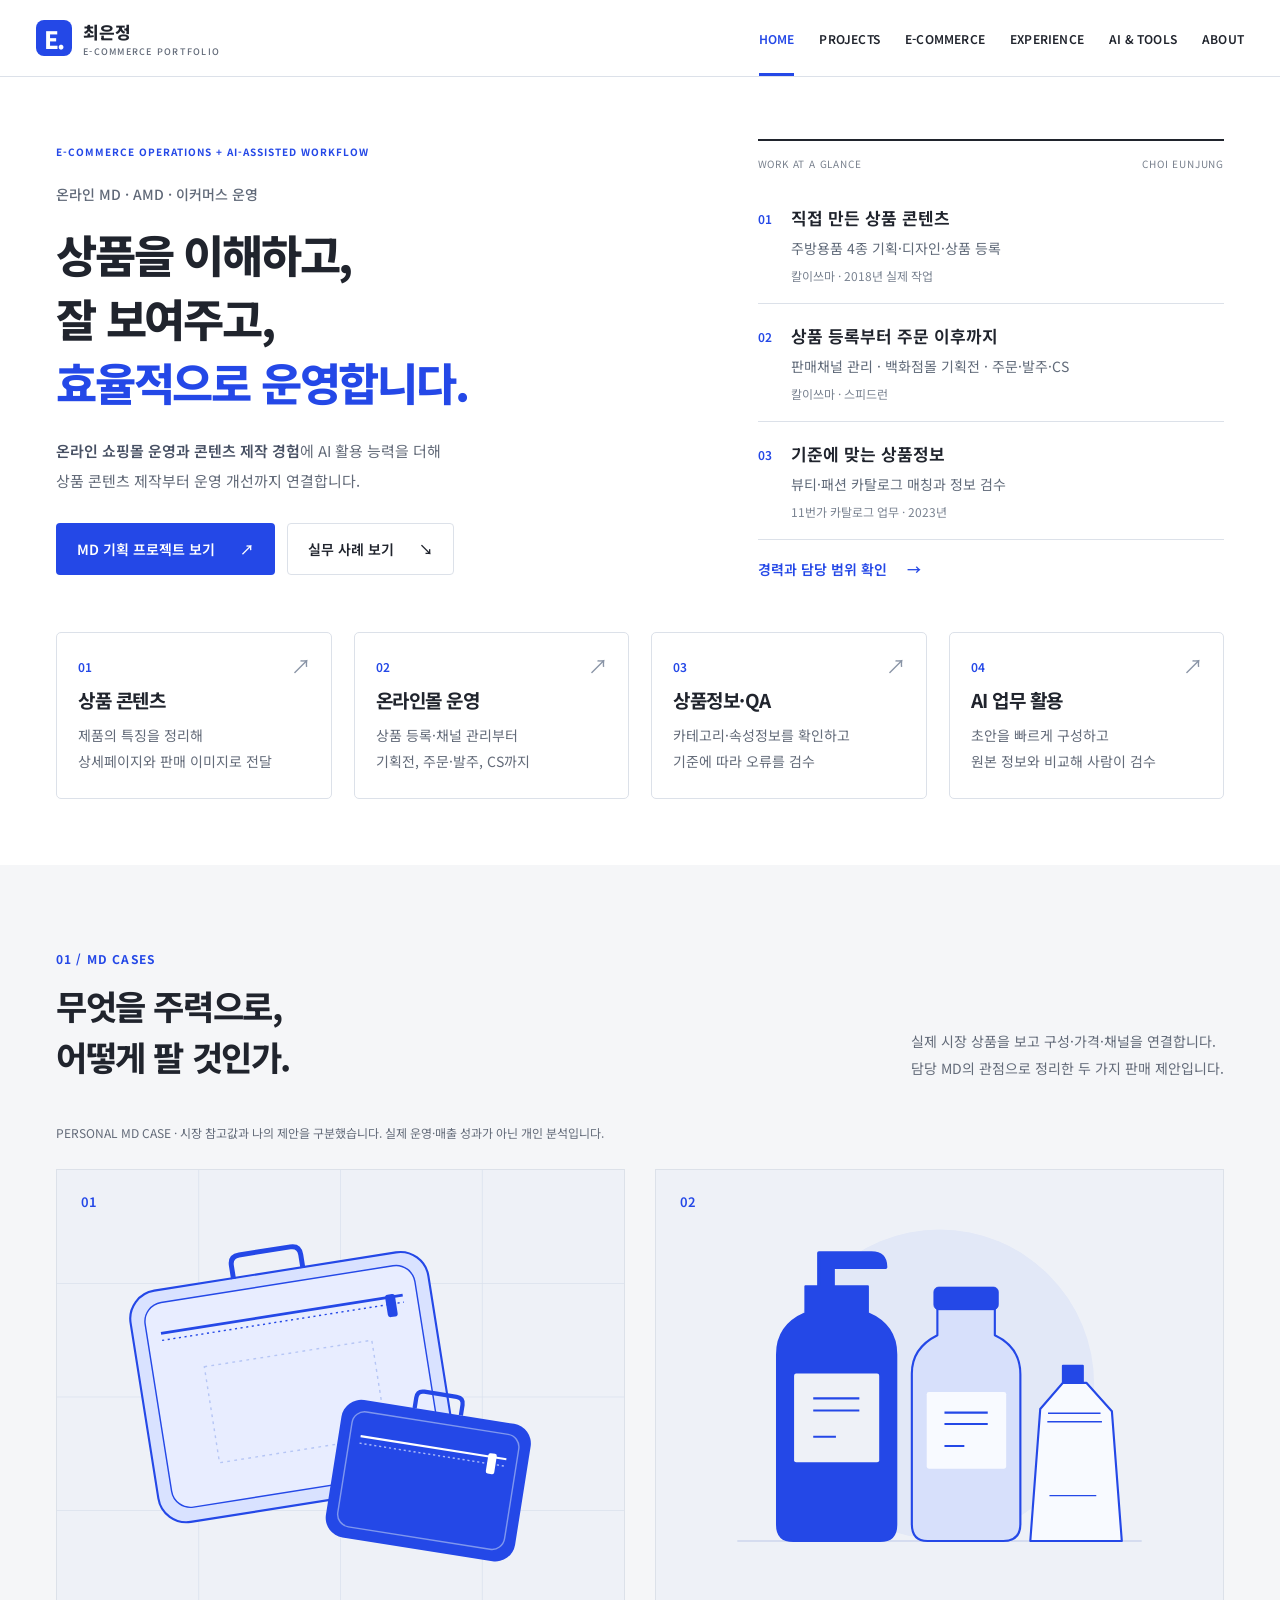
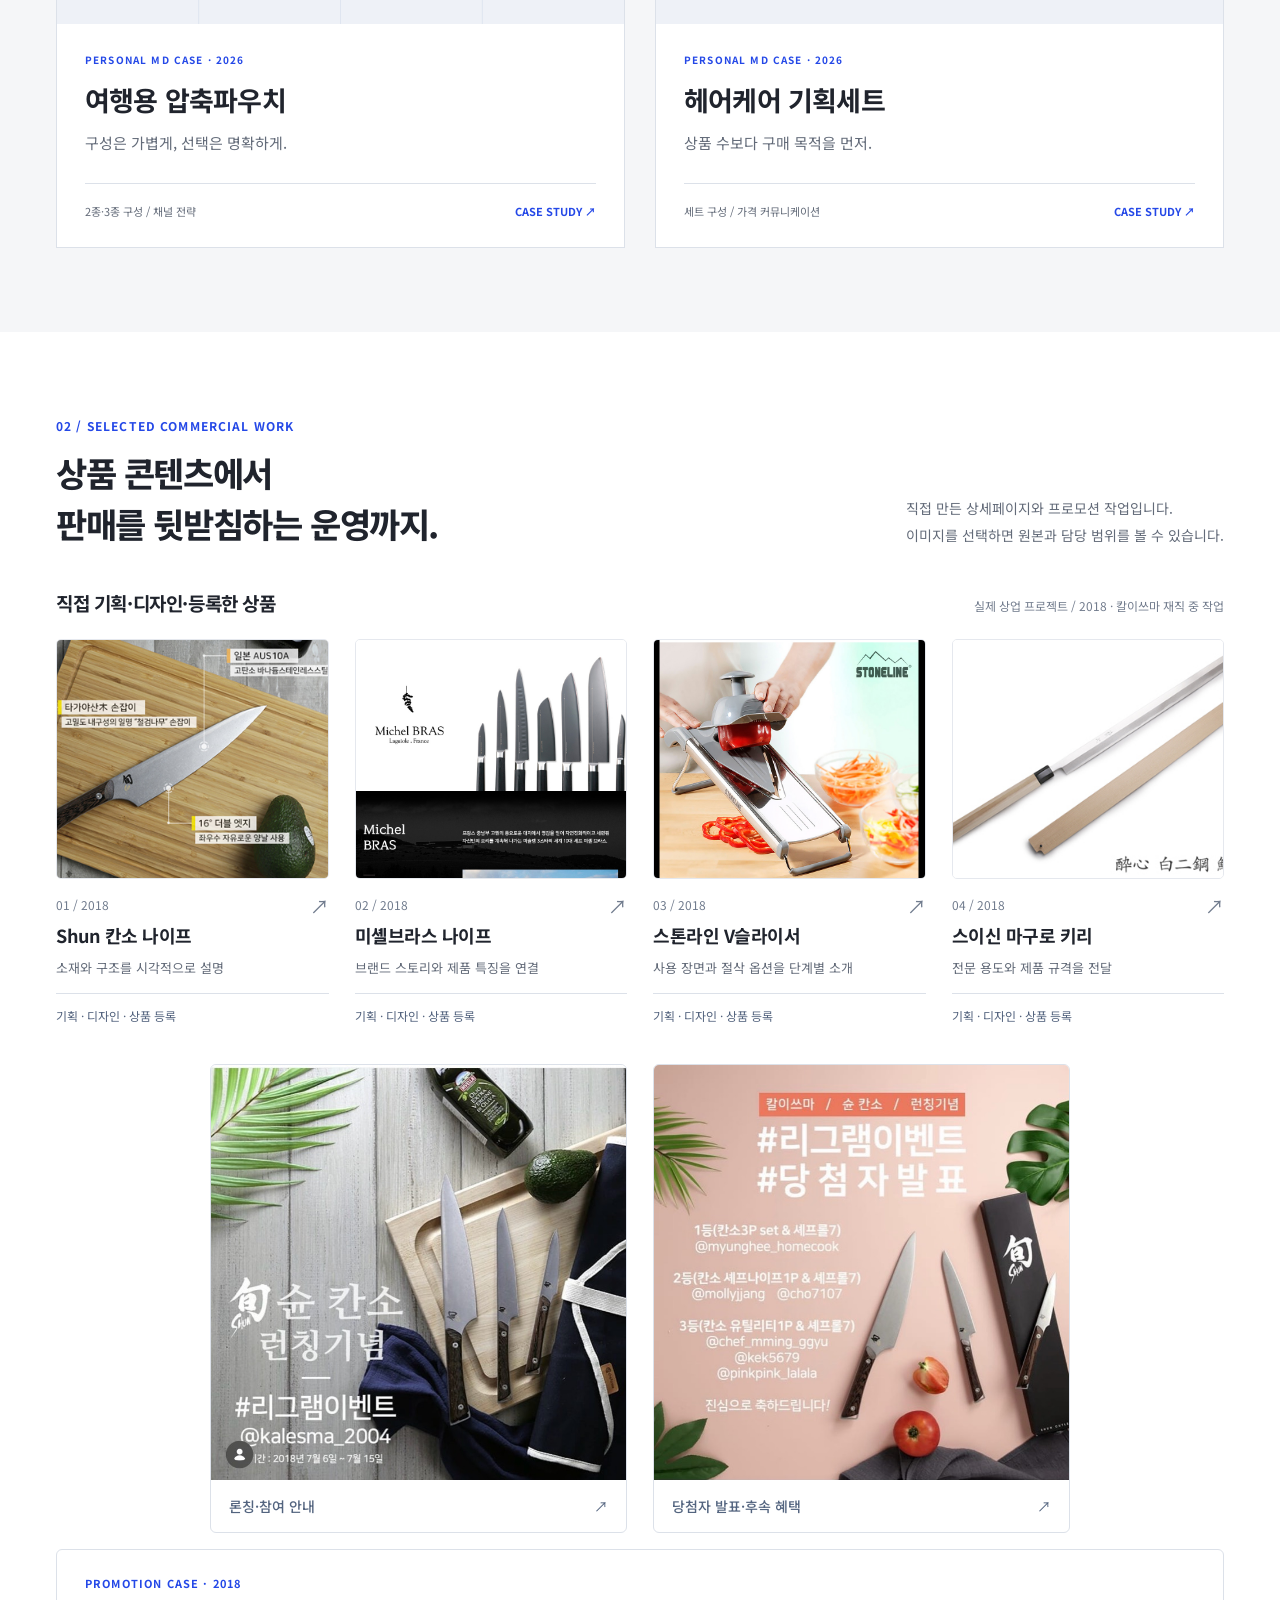
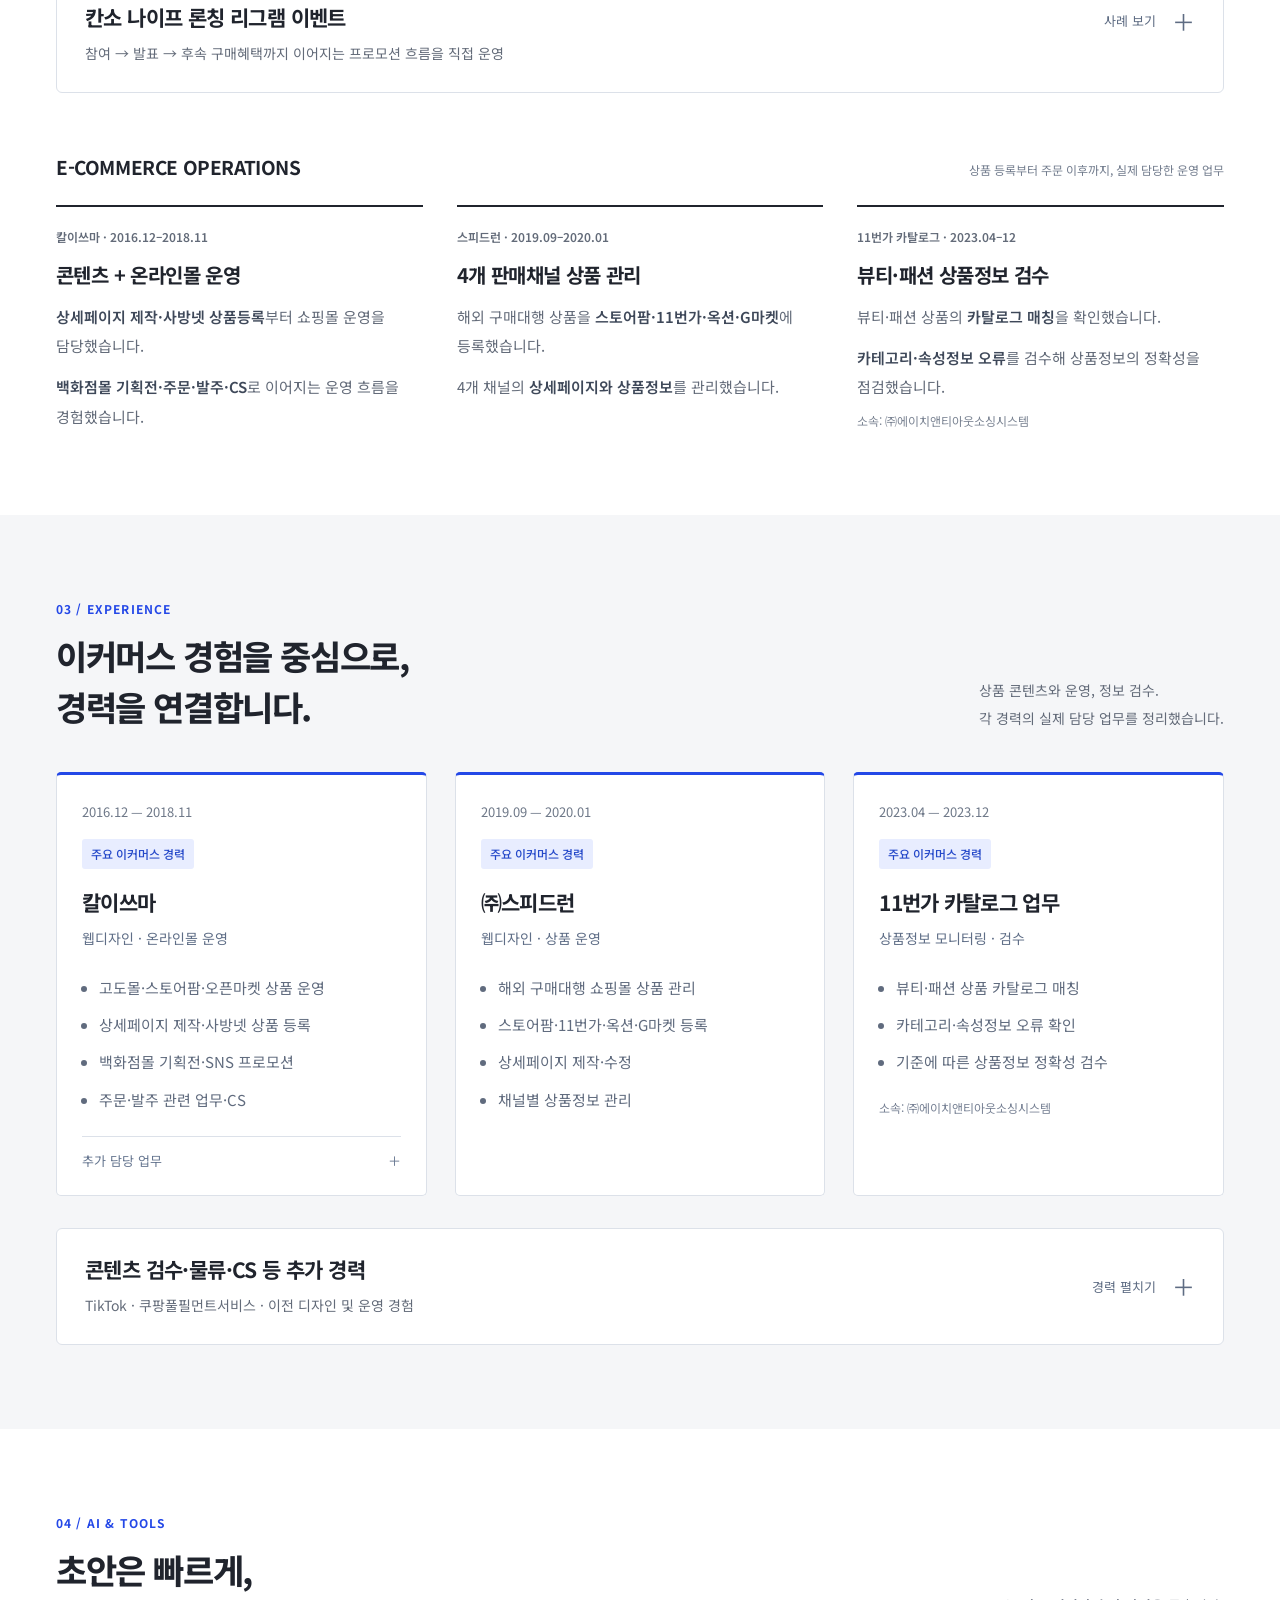
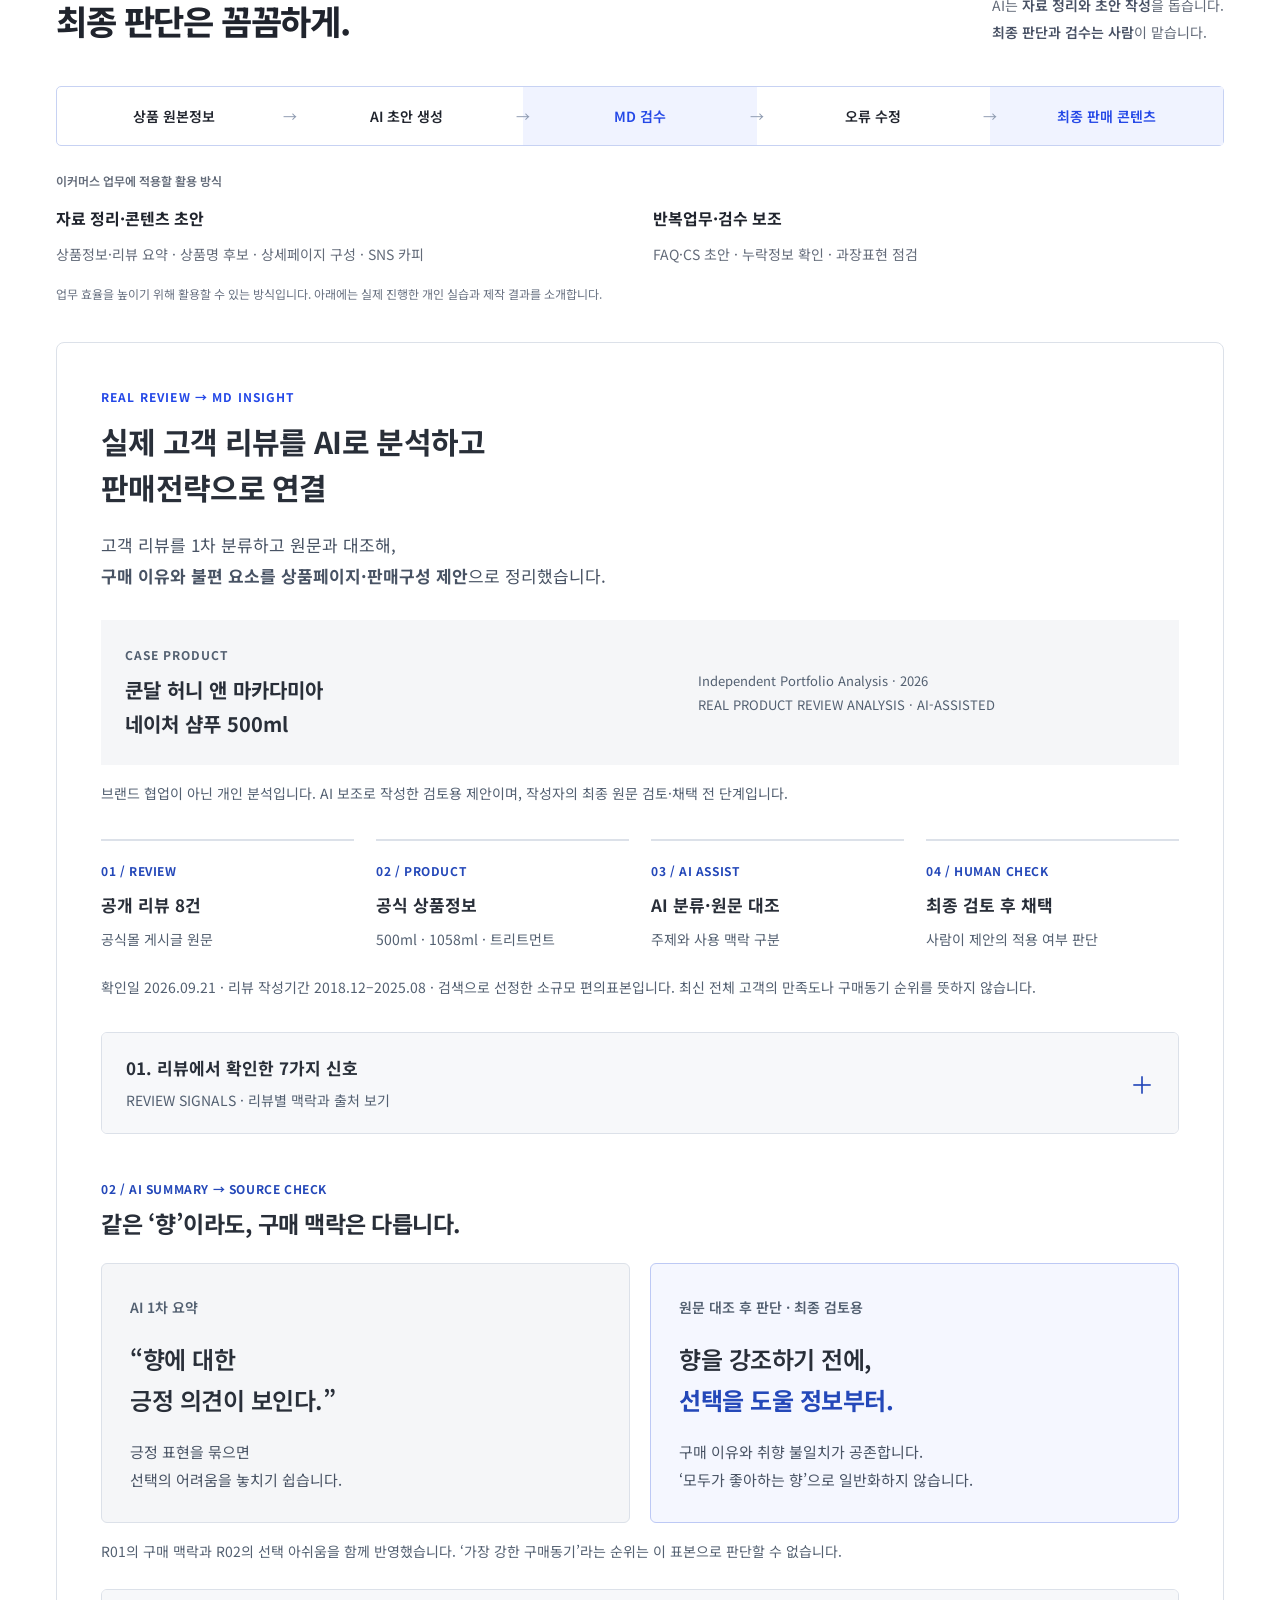
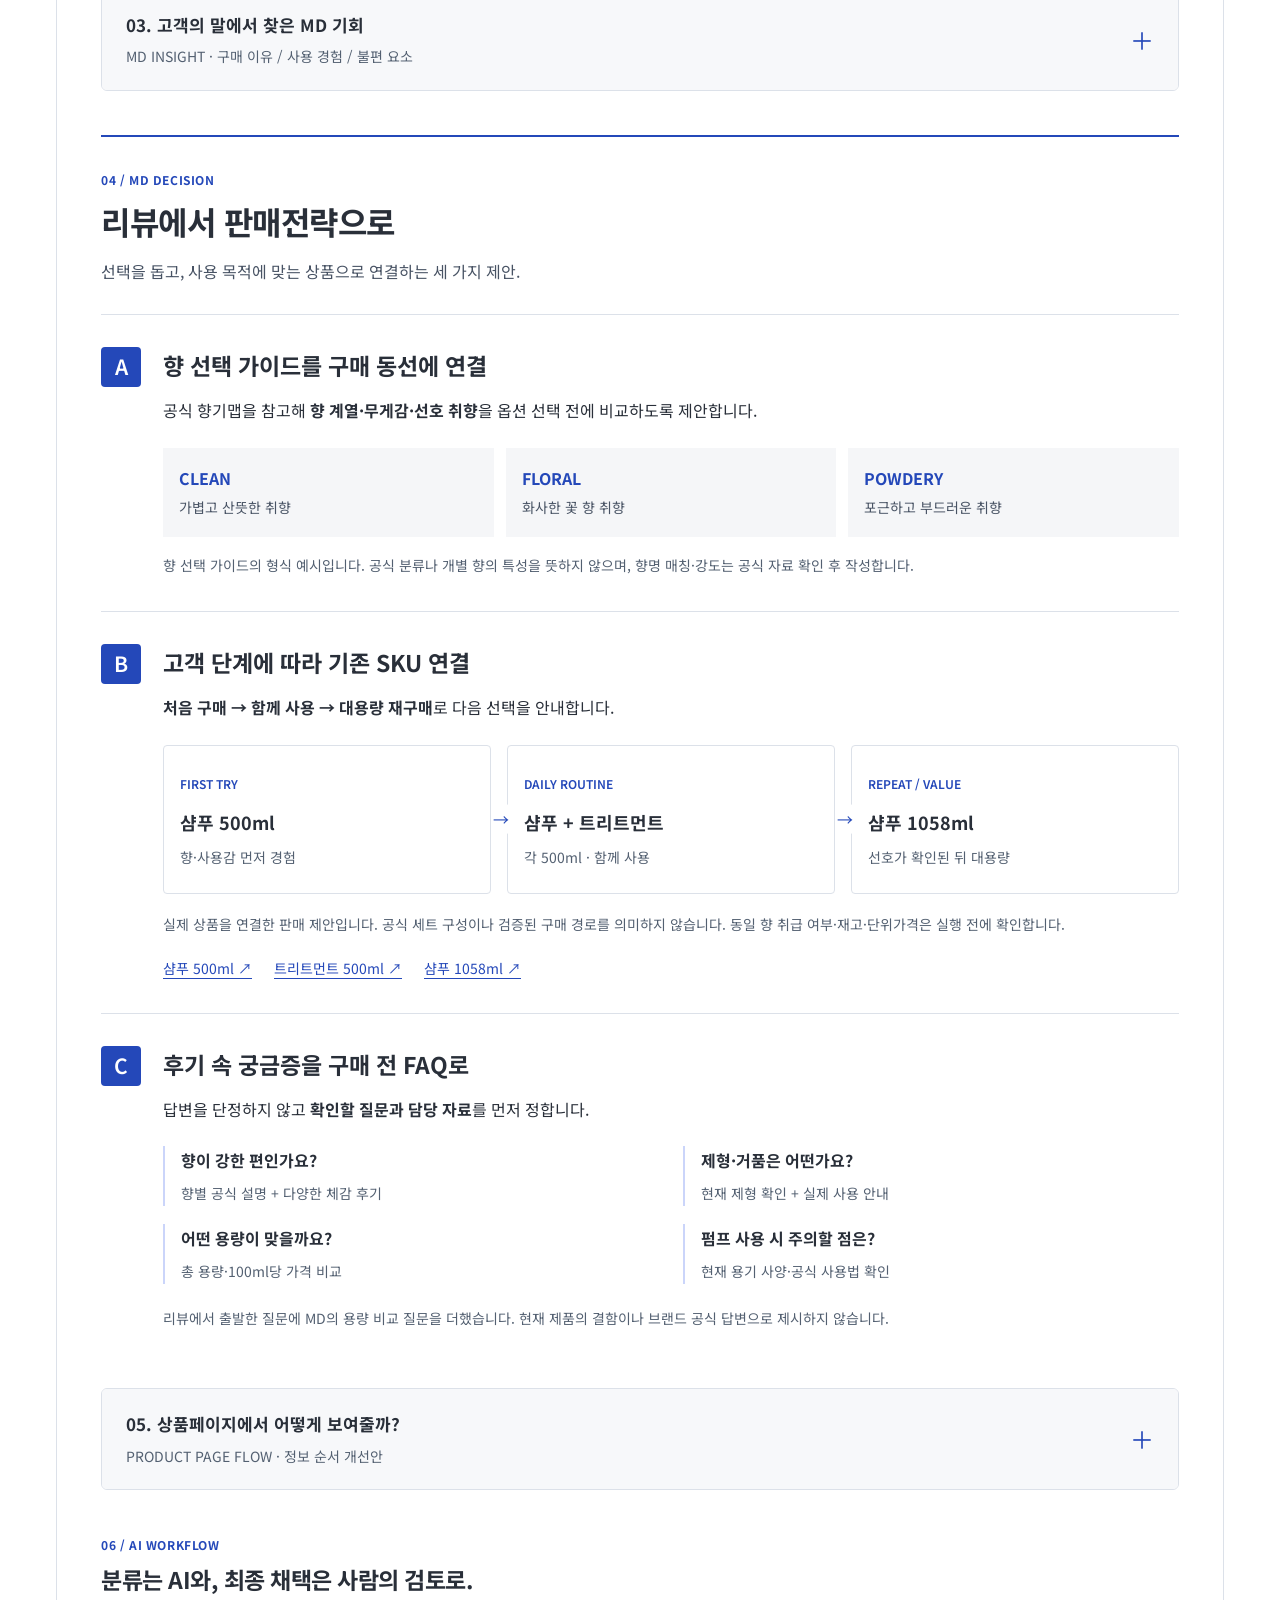
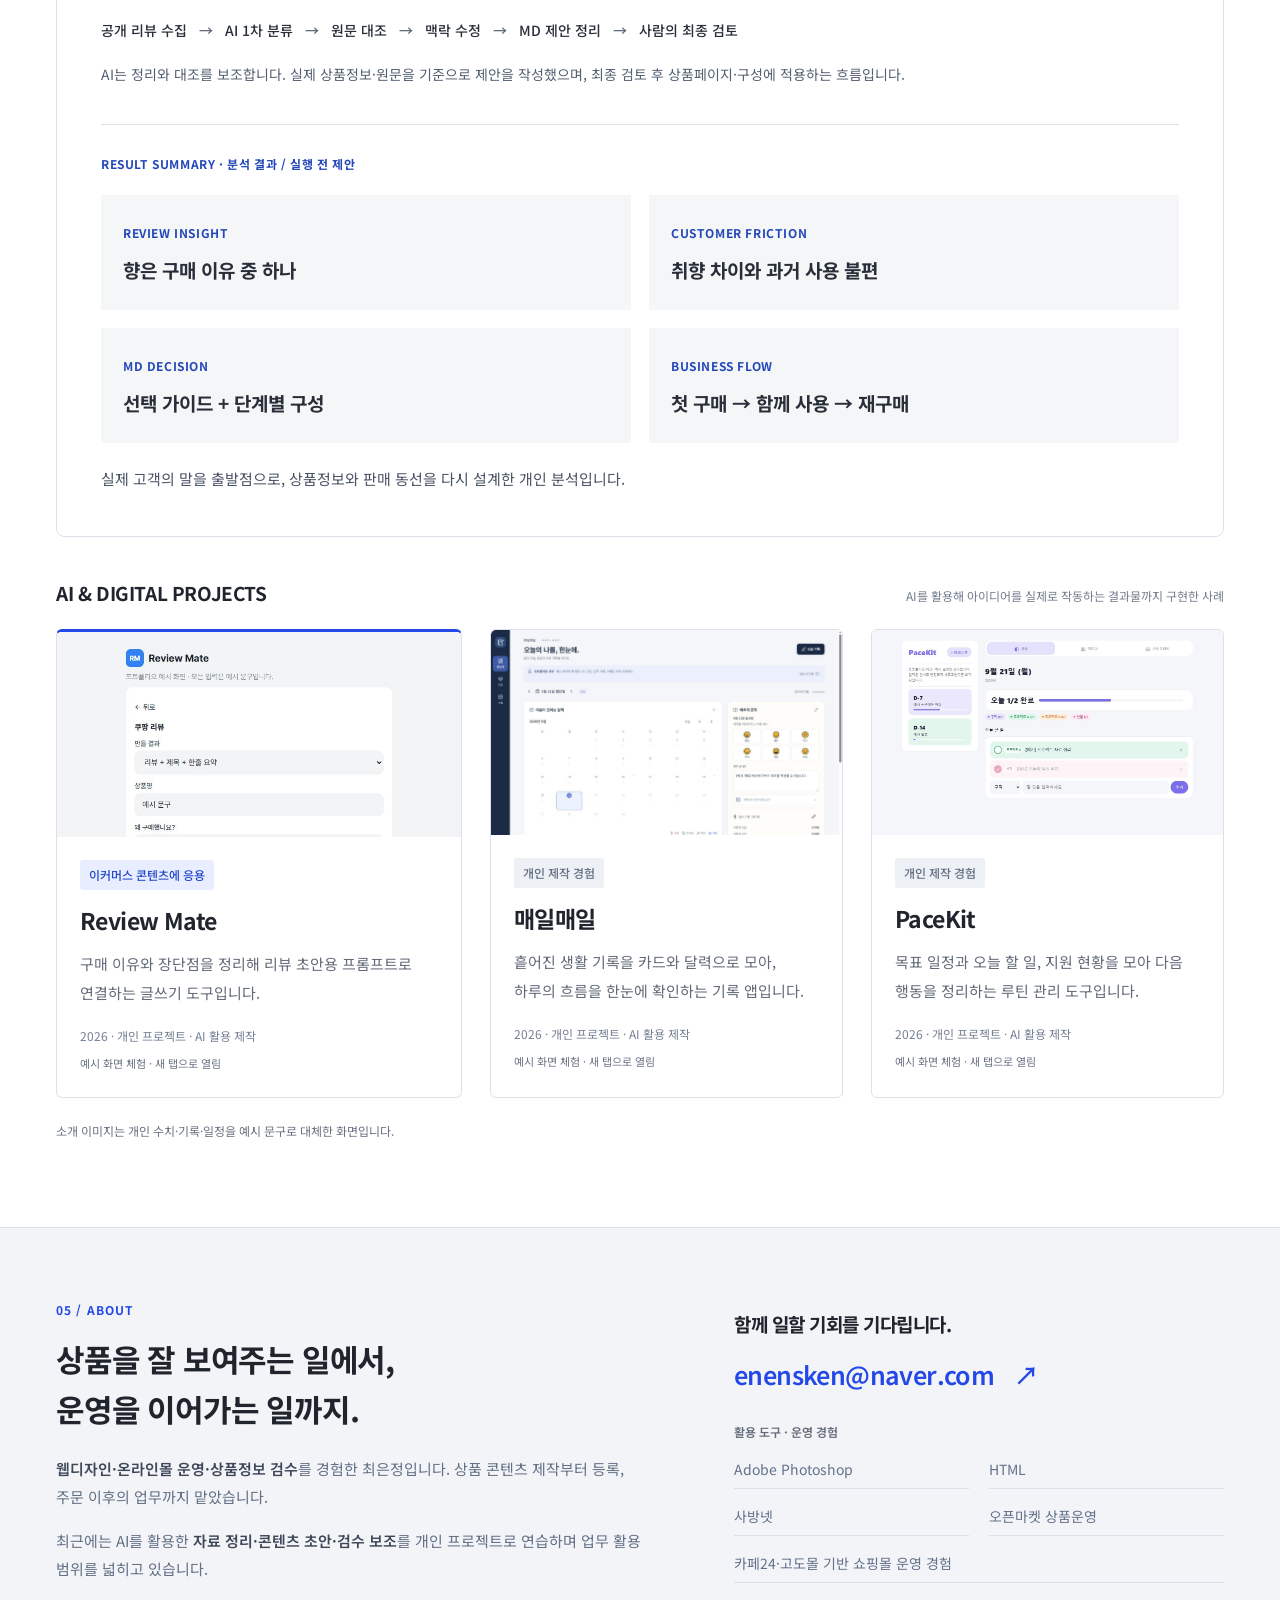
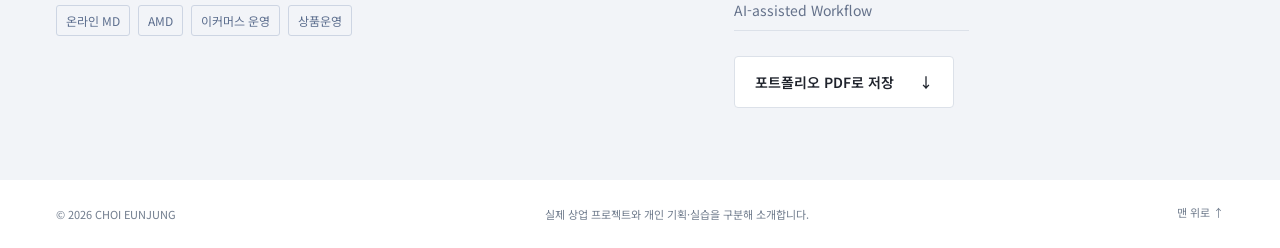
==== commit 7c0adfa0: "Replace copy-check exercise with sourced MD review analysis" ====
--- a/index.html
+++ b/index.html
@@ -1,5 +1,5 @@
 <!doctype html>
-<html lang="ko"><head><meta charset="utf-8"><meta name="viewport" content="width=device-width,initial-scale=1"><title>최은정 | 온라인 MD · AMD · 이커머스 운영</title><meta name="description" content="상품 콘텐츠부터 채널 운영, 기획전과 상품정보 검수까지. 최은정의 온라인 MD·AMD·이커머스 운영 포트폴리오."><meta name="theme-color" content="#2448e7"><link rel="icon" type="image/svg+xml" href="data:image/svg+xml,%3Csvg%20xmlns='http://www.w3.org/2000/svg'%20viewBox='0%200%2040%2040'%3E%3Crect%20width='40'%20height='40'%20rx='9'%20fill='%232448e7'/%3E%3Cpath%20d='M12%2010h17v5H17v3h10v5H17v3h12v5H12z'%20fill='white'/%3E%3C/svg%3E"><link rel="stylesheet" href="style.css"><script src="app.js" defer></script><link rel="stylesheet" href="md-projects.css"><link rel="stylesheet" href="md-reports.css"></head><body>
+<html lang="ko"><head><meta charset="utf-8"><meta name="viewport" content="width=device-width,initial-scale=1"><title>최은정 | 온라인 MD · AMD · 이커머스 운영</title><meta name="description" content="상품 콘텐츠부터 채널 운영, 기획전과 상품정보 검수까지. 최은정의 온라인 MD·AMD·이커머스 운영 포트폴리오."><meta name="theme-color" content="#2448e7"><link rel="icon" type="image/svg+xml" href="data:image/svg+xml,%3Csvg%20xmlns='http://www.w3.org/2000/svg'%20viewBox='0%200%2040%2040'%3E%3Crect%20width='40'%20height='40'%20rx='9'%20fill='%232448e7'/%3E%3Cpath%20d='M12%2010h17v5H17v3h10v5H17v3h12v5H12z'%20fill='white'/%3E%3C/svg%3E"><link rel="stylesheet" href="style.css"><script src="app.js" defer></script><link rel="stylesheet" href="md-projects.css"><link rel="stylesheet" href="md-reports.css"><link rel="stylesheet" href="review-analysis.css"></head><body>
 <a class="skip" href="#main">본문으로 바로가기</a>
 <header class="site-header"><div class="header-inner"><a class="brand" href="#home" aria-label="최은정 포트폴리오 홈"><span class="brand-mark">E.</span><span>최은정<small>E-COMMERCE PORTFOLIO</small></span></a><button class="menu-toggle" aria-expanded="false" aria-controls="main-nav"><span>메뉴</span><span class="menu-lines" aria-hidden="true"></span></button><nav id="main-nav" aria-label="주요 메뉴"><a href="#home" aria-current="location">HOME</a><a href="#project">PROJECTS</a><a href="#ecommerce">E-COMMERCE</a><a href="#experience">EXPERIENCE</a><a href="#ai-tools">AI &amp; TOOLS</a><a href="#about">ABOUT</a></nav></div></header>
 <main id="main">
@@ -13,41 +13,41 @@
 <button class="md-cover-card" type="button" data-md-case="md-travel-content" data-title="여행용 파우치 카테고리 MD 분석" data-description="구성은 가볍게, 선택은 명확하게." aria-haspopup="dialog" aria-label="여행용 압축파우치 케이스스터디 열기"><div class="md-cover-art"><img src="assets/md-travel-cover.svg" alt="크기가 다른 파우치 두 개의 구성 일러스트" loading="lazy" width="800" height="640"><span class="md-cover-number">01</span></div><div class="md-cover-copy"><p class="eyebrow">PERSONAL MD CASE · 2026</p><h3>여행용 압축파우치</h3><p>구성은 가볍게, 선택은 명확하게.</p><div class="md-cover-foot"><span>2종·3종 구성 / 채널 전략</span><b>CASE STUDY ↗</b></div></div></button><button class="md-cover-card" type="button" data-md-case="md-hair-content" data-title="헤어케어 기획세트 MD 분석" data-description="상품 수보다 구매 목적을 먼저." aria-haspopup="dialog" aria-label="헤어케어 기획세트 케이스스터디 열기"><div class="md-cover-art"><img src="assets/md-hair-cover.svg" alt="본품 두 개와 리필팩의 구성 일러스트" loading="lazy" width="800" height="640"><span class="md-cover-number">02</span></div><div class="md-cover-copy"><p class="eyebrow">PERSONAL MD CASE · 2026</p><h3>헤어케어 기획세트</h3><p>상품 수보다 구매 목적을 먼저.</p><div class="md-cover-foot"><span>세트 구성 / 가격 커뮤니케이션</span><b>CASE STUDY ↗</b></div></div></button></div></div><template id="md-travel-content"><article id="md-travel" class="md-case" aria-labelledby="md-travel-title">
  <header class="md-case-header"><p class="eyebrow">PERSONAL MD CASE · 2026 <span>01 / MD DECISION BOARD</span></p><h3 id="md-travel-title">여행용 파우치 카테고리 MD 분석</h3><p>내가 담당 MD라면 어떤 상품을 주력으로 어떻게 팔 것인가</p></header>
  <div class="md-board">
-  <div class="md-research-row">
-   <section class="md-market" aria-labelledby="travel-market"><h4 id="travel-market">01 / MARKET <small>실제 판매상품 비교</small></h4><p class="md-table-hint">표를 좌우로 움직여 전체 내용을 볼 수 있습니다. ↔</p><div class="md-table-scroll" tabindex="0" role="region" aria-label="파우치 실제 상품 비교표"><table class="md-table"><caption class="md-sr-only">2026년 9월 21일 조사한 판매페이지 표시가격과 구성</caption><thead><tr><th scope="col">상품/브랜드 ↗</th><th scope="col">구성</th><th scope="col">표시가격</th><th scope="col">핵심 판매포인트</th></tr></thead><tbody>
-    <tr><th scope="row"><a href="https://trible.co.kr/product/%EC%97%AC%ED%96%89%EC%9A%A9-3%EC%A2%85-%EC%95%95%EC%B6%95-%ED%8C%8C%EC%9A%B0%EC%B9%98-%EC%BA%90%EB%A6%AC%EC%96%B4-%EC%A0%95%EB%A6%AC-%ED%95%84%EC%88%98%ED%92%88/33/display/3/" target="_blank" rel="noopener noreferrer">트리블 · 압축 3종</a></th><td>S+M+L</td><td>16,900원</td><td>3가지 크기·압축·손잡이</td></tr>
-    <tr><th scope="row"><a href="https://verypia.com/product/%EB%B2%A0%EB%A6%AC%ED%94%BC%EC%95%84-%EC%97%AC%ED%96%89%EC%9A%A9-%EC%95%95%EC%B6%95-%ED%8C%8C%EC%9A%B0%EC%B9%98-6%EC%A2%85-%EC%84%B8%ED%8A%B8/28" target="_blank" rel="noopener noreferrer">베리피아 · 압축 6종</a></th><td>6종 세트</td><td>25,900원</td><td>다구성·지퍼 내구성 강조</td></tr>
-    <tr><th scope="row"><a href="https://branden.shop/product/detail.html?cate_no=1&amp;display_group=13&amp;product_no=153" target="_blank" rel="noopener noreferrer">브랜든 · 여행 압축 세트</a></th><td>3~5개 옵션<br>S+S+M 등</td><td>48,450원~<small>선택 전 기본가</small></td><td>캐리어 크기별 구성 선택</td></tr>
-   </tbody></table></div><p class="md-source-note">조사 2026.09.21 · 상품명 클릭 시 출처. 판매페이지 표시값으로 쿠폰·배송비·옵션별 결제가는 다를 수 있습니다. 판매포인트는 판매자 설명 요약입니다.</p><p class="md-insight-line"><strong>나의 해석</strong> 압축·다구성은 이미 반복됩니다. 차별점은 <b>내 여행에 맞는 구성을 쉽게 고르는 것.</b></p></section>
-   <section class="md-user" aria-labelledby="travel-user"><h4 id="travel-user">02 / USER INSIGHT</h4><blockquote>“2박3일 여행에서 옷과 속옷만 분리해도 정리가 쉬웠고, 의류 부피 때문에 압축 기능의 필요성을 체감했다.”</blockquote><p class="md-source-note">개인 여행 경험</p><div class="md-keywords"><span>의류 부피</span><span>옷/속옷 분리</span><span>입은 옷 구분</span><span>작은 소품 수납</span></div></section>
-  </div>
-  <section class="md-decisions" aria-labelledby="travel-decision"><div class="md-decision-heading"><h4 id="travel-decision">03 / MY DECISION</h4><p>2종을 주력으로, 3종과 오거나이저로 업셀.</p></div><div class="md-sku-grid">
+  <div class="md-lead"><span>핵심 제안</span><p class="md-lead-title">기본은 2종, 더 필요한 고객에게는 3종.</p><p>여행기간과 수납 목적을 기준으로 선택을 단순하게 만드는 구성 제안입니다.</p></div><section class="md-decisions" aria-labelledby="travel-decision"><div class="md-decision-heading"><h4 id="travel-decision">01. 제안하는 상품 구성</h4></div><div class="md-sku-grid">
    <div class="md-sku md-primary"><div class="md-sku-top"><span>주력 SKU</span><div class="md-icon"><svg viewbox="0 0 130 70" aria-hidden="true" focusable="false" fill="none" stroke="currentColor" stroke-width="1.5" stroke-linejoin="round"><g transform="translate(0 0)"><rect x="10" y="19" width="39" height="31" rx="5"></rect><path d="M14 26h31M40 26v5"></path></g><g transform="translate(45 7)"><rect x="10" y="19" width="39" height="31" rx="5"></rect><path d="M14 26h31M40 26v5"></path></g></svg></div></div><h5>M + L <b>2종</b></h5><p class="md-target">2~3박 / 첫 구매자</p><ul><li>진입가격 부담을 낮추는 기본 구성</li><li>의류·속옷 중심으로 사용빈도 우선</li><li>선택을 단순하게</li></ul></div>
    <div class="md-sku"><div class="md-sku-top"><span>업셀 SKU</span><div class="md-icon"><svg viewbox="0 0 130 70" aria-hidden="true" focusable="false" fill="none" stroke="currentColor" stroke-width="1.5" stroke-linejoin="round"><g transform="translate(-4 -7)"><rect x="10" y="19" width="39" height="31" rx="5"></rect><path d="M14 26h31M40 26v5"></path></g><g transform="translate(35 0)"><rect x="10" y="19" width="39" height="31" rx="5"></rect><path d="M14 26h31M40 26v5"></path></g><g transform="translate(73 8)"><rect x="10" y="19" width="39" height="31" rx="5"></rect><path d="M14 26h31M40 26v5"></path></g></svg></div></div><h5>S + M + L <b>3종</b></h5><p class="md-target">4박 이상 / 의류 분류 수요</p><ul><li>긴 여행의 분류 필요에 대응</li><li>기본세트에서 자연스럽게 업셀</li></ul></div>
    <div class="md-addon"><span>추가 옵션</span><h5>오거나이저<br>별도 선택</h5><p>세면도구 · 속옷/양말<br>전자기기 등</p><strong>필요한 고객만 추가</strong></div>
   </div><p class="md-decision-note">모든 고객에게 5~6개를 묶기보다 필요한 구성부터 제안합니다. 2종 가격 우위는 원가·마진 확인 후 검증하고, 여행기간 추천은 실물 수납량으로 확인합니다.</p></section>
-  <div class="md-operations-row"><section class="md-channel" aria-labelledby="travel-channel"><h4 id="travel-channel">04 / CHANNEL</h4><div class="md-channel-grid"><div><h5>SMART STORE</h5><p>검색 키워드 → 여행기간별 추천<br>사이즈·활용정보를 상세히</p></div><div><h5>COUPANG</h5><p>구성·가격을 즉시 이해<br>대표 이미지에 2종/3종 구분</p></div></div></section><section aria-labelledby="travel-sell"><h4 id="travel-sell">05 / SELL</h4><div class="md-pills"><span>첫 구매 쿠폰</span><span>2종 → 3종 업셀링</span><span>포토리뷰 이벤트</span></div></section></div>
-  <footer class="md-board-footer"><div><h4>06 / CHECK <small>운영 시 확인</small></h4><p>CTR · 전환율 · 객단가 · 2종/3종 선택률 · 추가상품 구매율 · 리뷰 키워드</p></div><div class="md-ai"><h4>07 / AI <small>보조 도구</small></h4><p>경쟁상품 정리 → AI 초안 → 원문 확인 → <strong>MD 판단</strong></p></div></footer>
+  <div class="md-research-row">
+   <section class="md-user" aria-labelledby="travel-user"><h4 id="travel-user">02. 이 구성을 제안한 이유</h4><blockquote>“2박3일 여행에서 옷과 속옷만 분리해도 정리가 쉬웠고, 의류 부피 때문에 압축 기능의 필요성을 체감했다.”</blockquote><p class="md-source-note">개인 여행 경험</p><div class="md-keywords"><span>의류 부피</span><span>옷/속옷 분리</span><span>입은 옷 구분</span><span>작은 소품 수납</span></div><p class="md-insight-line"><strong>나의 해석</strong> 압축·다구성은 이미 반복됩니다. 차별점은 <b>내 여행에 맞는 구성을 쉽게 고르는 것.</b></p></section>
+  <details class="md-evidence"><summary><span>시장 비교와 출처 보기 <b>3개 상품·구성</b></span><span class="md-evidence-symbol" aria-hidden="true">＋</span></summary><section class="md-market" aria-labelledby="travel-market"><h4 id="travel-market">비교한 판매상품</h4><div class="md-table-scroll" tabindex="0" role="region" aria-label="파우치 실제 상품 비교표"><table class="md-table"><caption class="md-sr-only">2026년 9월 21일 조사한 판매페이지 표시가격과 구성</caption><thead><tr><th scope="col">상품/브랜드 ↗</th><th scope="col">구성</th><th scope="col">표시가격</th><th scope="col">핵심 판매포인트</th></tr></thead><tbody>
+    <tr><th scope="row"><a href="https://trible.co.kr/product/%EC%97%AC%ED%96%89%EC%9A%A9-3%EC%A2%85-%EC%95%95%EC%B6%95-%ED%8C%8C%EC%9A%B0%EC%B9%98-%EC%BA%90%EB%A6%AC%EC%96%B4-%EC%A0%95%EB%A6%AC-%ED%95%84%EC%88%98%ED%92%88/33/display/3/" target="_blank" rel="noopener noreferrer">트리블 · 압축 3종</a></th><td data-label="구성">S+M+L</td><td data-label="표시가격">16,900원</td><td data-label="핵심 판매포인트">3가지 크기·압축·손잡이</td></tr>
+    <tr><th scope="row"><a href="https://verypia.com/product/%EB%B2%A0%EB%A6%AC%ED%94%BC%EC%95%84-%EC%97%AC%ED%96%89%EC%9A%A9-%EC%95%95%EC%B6%95-%ED%8C%8C%EC%9A%B0%EC%B9%98-6%EC%A2%85-%EC%84%B8%ED%8A%B8/28" target="_blank" rel="noopener noreferrer">베리피아 · 압축 6종</a></th><td data-label="구성">6종 세트</td><td data-label="표시가격">25,900원</td><td data-label="핵심 판매포인트">다구성·지퍼 내구성 강조</td></tr>
+    <tr><th scope="row"><a href="https://branden.shop/product/detail.html?cate_no=1&amp;display_group=13&amp;product_no=153" target="_blank" rel="noopener noreferrer">브랜든 · 여행 압축 세트</a></th><td data-label="구성">3~5개 옵션<br>S+S+M 등</td><td data-label="표시가격">48,450원~<small>선택 전 기본가</small></td><td data-label="핵심 판매포인트">캐리어 크기별 구성 선택</td></tr>
+   </tbody></table></div><p class="md-source-note">조사 2026.09.21 · 상품명 클릭 시 출처. 판매페이지 표시값으로 쿠폰·배송비·옵션별 결제가는 다를 수 있습니다. 판매포인트는 판매자 설명 요약입니다.</p></section>
+   </details></div>
+  <div class="md-operations-row"><section class="md-channel" aria-labelledby="travel-channel"><h4 id="travel-channel">03. 판매채널별 전달 방식</h4><div class="md-channel-grid"><div><h5>SMART STORE</h5><p>검색 키워드 → 여행기간별 추천<br>사이즈·활용정보를 상세히</p></div><div><h5>COUPANG</h5><p>구성·가격을 즉시 이해<br>대표 이미지에 2종/3종 구분</p></div></div></section><section aria-labelledby="travel-sell"><h4 id="travel-sell">04. 프로모션</h4><div class="md-pills"><span>첫 구매 쿠폰</span><span>2종 → 3종 업셀링</span><span>포토리뷰 이벤트</span></div></section></div>
+  <footer class="md-board-footer"><div><h4>운영 후 확인할 지표</h4><p>CTR · 전환율 · 객단가 · 2종/3종 선택률 · 추가상품 구매율 · 리뷰 키워드</p></div><div class="md-ai"><h4>AI 활용과 최종 검수</h4><p>경쟁상품 정리 → AI 초안 → 원문 확인 → <strong>MD 판단</strong></p></div></footer>
  </div>
 </article>
 </template><template id="md-hair-content"><article id="md-hair" class="md-case" aria-labelledby="md-hair-title">
  <header class="md-case-header"><p class="eyebrow">PERSONAL MD CASE · 2026 <span>02 / MD DECISION BOARD</span></p><h3 id="md-hair-title">헤어케어 기획세트 MD 분석</h3><p>기존 대중상품을 고객 구매목적에 따라 어떻게 다시 구성할 것인가</p></header>
  <div class="md-board">
-  <section class="md-market" aria-labelledby="hair-market"><h4 id="hair-market">01 / MARKET <small>실제 판매구성 → 구매이유와 가격표현 분석</small></h4><div class="md-market-cards">
+  <div class="md-lead"><span>핵심 제안</span><p class="md-lead-title">첫 구매 · 함께 사용 · 재구매로 나눕니다.</p><p>같은 헤어케어 상품도 고객의 구매 목적에 맞춰 세트와 가격을 설명합니다.</p></div><section class="md-decisions" aria-labelledby="hair-decision"><div class="md-decision-heading"><h4 id="hair-decision">01. 구매 목적별 세트</h4></div><div class="md-purpose-grid">
+   <div class="md-sku md-primary"><span>01 / FIRST TRY</span><h5>처음 구매</h5><p class="md-bundle">샴푸 본품<br>+ 소용량 트리트먼트</p><p class="md-objective">목적 <strong>진입장벽 낮추기</strong></p></div>
+   <div class="md-sku"><span>02 / DAILY ROUTINE</span><h5>함께 사용</h5><p class="md-bundle">샴푸<br>+ 트리트먼트</p><p class="md-objective">목적 <strong>기본 루틴 완성 · 객단가 상승</strong></p></div>
+   <div class="md-sku"><span>03 / REPEAT &amp; REFILL</span><h5>재구매</h5><p class="md-bundle">본품 + 리필<br>또는 다입 세트</p><p class="md-objective">목적 <strong>재구매 편의 · 단위가격 메리트</strong></p></div>
+  </div><p class="md-decision-note">소용량 제품의 공급 가능 여부와 세트 원가·마진을 확인한 뒤 구성·판매가를 확정합니다. 목적은 기획 의도이며 검증된 성과가 아닙니다.</p></section>
+  <section class="md-problem" aria-labelledby="hair-problem"><h4 id="hair-problem">02. 고객이 선택하기 어려운 이유</h4><p>옵션은 많지만, <strong>처음 보는 고객은 자신에게 맞는 구성을 고르기 어렵다.</strong></p></section>
+  <details class="md-evidence"><summary><span>시장 비교와 출처 보기 <b>4개 상품·구성</b></span><span class="md-evidence-symbol" aria-hidden="true">＋</span></summary><section class="md-market" aria-labelledby="hair-market"><h4 id="hair-market">비교한 판매구성</h4><div class="md-market-cards">
    <div><h5>단품</h5><a href="https://www.kundal.co.kr/product/detail.html?cate_no=1&amp;display_group=39&amp;product_no=3106" target="_blank" rel="noopener noreferrer">쿤달 네이처 샴푸 1,058ml ↗</a><p>하나만 필요한 고객<br><strong>1개 가격 + 용량</strong></p></div>
    <div><h5>다입</h5><a href="https://m.ssfshop.com/public/goods/detail/GR5V24050776612/view" target="_blank" rel="noopener noreferrer">쿤달 네이처 샴푸 500ml×2 ↗</a><p>사용하던 제품을 넉넉히<br><strong>총 용량 + 단위가격</strong></p></div>
    <div><h5>본품 + 리필</h5><a href="https://www.aromatica.co.kr/" target="_blank" rel="noopener noreferrer">아로마티카 로즈마리 400+500ml ↗</a><p>용기를 계속 쓰는 고객<br><strong>각 용량 + 묶음 혜택</strong></p></div>
    <div><h5>샴푸 + 트리트먼트</h5><a href="https://kundal.co.kr/product/detail.html?cate_no=1296&amp;display_group=1&amp;product_no=3136" target="_blank" rel="noopener noreferrer">쿤달 샴푸·트리트먼트 각 1,058ml ↗</a><p>세정·관리를 함께 준비<br><strong>제품별 용량 + 세트가</strong></p></div>
   </div><p class="md-source-note">2026.09.21 판매페이지 참고 · 구성은 상품 링크 기준, 구매이유·가격표현은 나의 분석입니다. 아래 세트는 기존 제품을 활용한 제안이며 판매 확정 상품이 아닙니다.</p></section>
-  <section class="md-problem" aria-labelledby="hair-problem"><h4 id="hair-problem">02 / PROBLEM</h4><p>옵션은 많지만, <strong>처음 보는 고객은 자신에게 맞는 구성을 고르기 어렵다.</strong></p></section>
-  <section class="md-decisions" aria-labelledby="hair-decision"><div class="md-decision-heading"><h4 id="hair-decision">03 / MY DECISION</h4><p>상품 수 대신, 구매 목적을 선택하게.</p></div><div class="md-purpose-grid">
-   <div class="md-sku md-primary"><span>처음 구매하는 고객</span><h5>FIRST TRY</h5><p class="md-bundle">샴푸 본품<br>+ 소용량 트리트먼트</p><p class="md-objective">목적 <strong>진입장벽 낮추기</strong></p></div>
-   <div class="md-sku"><span>두 제품을 함께 사용하는 고객</span><h5>DAILY ROUTINE</h5><p class="md-bundle">샴푸<br>+ 트리트먼트</p><p class="md-objective">목적 <strong>기본 루틴 완성 · 객단가 상승</strong></p></div>
-   <div class="md-sku"><span>기존 사용자 / 재구매 고객</span><h5>REPEAT / REFILL</h5><p class="md-bundle">본품 + 리필<br>또는 다입 세트</p><p class="md-objective">목적 <strong>재구매 편의 · 단위가격 메리트</strong></p></div>
-  </div><p class="md-decision-note">소용량 제품의 공급 가능 여부와 세트 원가·마진을 확인한 뒤 구성·판매가를 확정합니다. 목적은 기획 의도이며 검증된 성과가 아닙니다.</p></section>
-  <section class="md-price" aria-labelledby="hair-price"><h4 id="hair-price">04 / PRICE COMMUNICATION <small>할인율보다 총용량·단위가격을 먼저 비교</small></h4><div class="md-price-grid"><div><span>ml</span><h5>총 용량</h5><p>개별 용량 × 수량</p></div><div><span>₩ / 100ml</span><h5>100ml당 가격</h5><p>동일 제품 가격 ÷ 용량 × 100</p></div><div><span>Δ ₩</span><h5>세트 혜택</h5><p>단품 합계 − 세트 가격</p></div><div><span>₩</span><h5>실구매가</h5><p>판매가 − 할인 + 배송비</p></div></div><p class="md-source-note">동일 조건으로 비교하며 쿠폰·배송비 기준을 명시합니다. 혼합 세트는 서로 다른 제품의 용량을 합쳐 단위가격으로 비교하지 않습니다.</p></section>
-  <div class="md-operations-row"><section aria-labelledby="hair-pick"><h4 id="hair-pick">05 / MD'S PICK</h4><div class="md-picks"><p>처음 구매 <b>→ FIRST TRY</b></p><p>함께 교체 <b>→ DAILY ROUTINE</b></p><p>재구매 <b>→ REFILL / VALUE PACK</b></p></div></section><section aria-labelledby="hair-promo"><h4 id="hair-promo">06 / PROMOTION</h4><div class="md-pills"><span>첫 구매 쿠폰</span><span>세트 할인</span><span>포토리뷰</span><span>재구매 쿠폰</span></div></section></div>
-  <footer class="md-board-footer"><div class="md-ai"><h4>07 / REVIEW · AI <small>적용할 분석 흐름</small></h4><p>리뷰 수집 → AI 키워드 1차 분류 → <strong>원문 확인</strong> → 상품구성/콘텐츠 반영</p><p class="md-review-keys">향 · 사용감 · 세정력 · 용량 · 펌프/포장 · 가격 · 재구매</p></div><div><h4>08 / KPI <small>운영 시 확인</small></h4><p>CTR · 전환율 · 객단가 · 세트 선택률 · 재구매율 · 리뷰 키워드</p></div></footer>
+  </details><section class="md-price" aria-labelledby="hair-price"><h4 id="hair-price">03. 가격을 설명하는 기준</h4><div class="md-price-grid"><div><span>ml</span><h5>총 용량</h5><p>개별 용량 × 수량</p></div><div><span>₩ / 100ml</span><h5>100ml당 가격</h5><p>동일 제품 가격 ÷ 용량 × 100</p></div><div><span>Δ ₩</span><h5>세트 혜택</h5><p>단품 합계 − 세트 가격</p></div><div><span>₩</span><h5>실구매가</h5><p>판매가 − 할인 + 배송비</p></div></div><p class="md-source-note">동일 조건으로 비교하며 쿠폰·배송비 기준을 명시합니다. 혼합 세트는 서로 다른 제품의 용량을 합쳐 단위가격으로 비교하지 않습니다.</p></section>
+  <div class="md-operations-row"><section aria-labelledby="hair-pick"><h4 id="hair-pick">04. 고객에게 추천하는 방식</h4><div class="md-picks"><p>처음 구매 <b>→ FIRST TRY</b></p><p>함께 교체 <b>→ DAILY ROUTINE</b></p><p>재구매 <b>→ REFILL / VALUE PACK</b></p></div></section><section aria-labelledby="hair-promo"><h4 id="hair-promo">05. 프로모션</h4><div class="md-pills"><span>첫 구매 쿠폰</span><span>세트 할인</span><span>포토리뷰</span><span>재구매 쿠폰</span></div></section></div>
+  <footer class="md-board-footer"><div class="md-ai"><h4>AI 활용과 최종 검수</h4><p>리뷰 수집 → AI 키워드 1차 분류 → <strong>원문 확인</strong> → 상품구성/콘텐츠 반영</p><p class="md-review-keys">향 · 사용감 · 세정력 · 용량 · 펌프/포장 · 가격 · 재구매</p></div><div><h4>운영 후 확인할 지표</h4><p>CTR · 전환율 · 객단가 · 세트 선택률 · 재구매율 · 리뷰 키워드</p></div></footer>
  </div>
 </article>
 </template></section>
@@ -57,7 +57,104 @@
 <section id="experience" class="section tinted tracked-section" aria-labelledby="experience-title"><div class="wrap"><div class="section-heading"><div><p class="eyebrow">03 / EXPERIENCE</p><h2 id="experience-title">이커머스 경험을 중심으로,<br>경력을 연결합니다.</h2></div><p>상품 콘텐츠와 운영, 정보 검수.<br>각 경력의 실제 담당 업무를 정리했습니다.</p></div><div class="career-grid"><article class="career-card"><p class="career-date">2016.12 — 2018.11</p><span class="tag blue">주요 이커머스 경력</span><h3>칼이쓰마</h3><p class="career-role">웹디자인 · 온라인몰 운영</p><ul><li>고도몰·스토어팜·오픈마켓 상품 운영</li><li>상세페이지 제작·사방넷 상품 등록</li><li>백화점몰 기획전·SNS 프로모션</li><li>주문·발주 관련 업무·CS</li></ul><details class="career-more"><summary>추가 담당 업무 <span aria-hidden="true">＋</span></summary><p>프로모션 이미지 제작, 입고 확인과 세금계산서 발행 업무를 담당했습니다.</p></details></article><article class="career-card"><p class="career-date">2019.09 — 2020.01</p><span class="tag blue">주요 이커머스 경력</span><h3>㈜스피드런</h3><p class="career-role">웹디자인 · 상품 운영</p><ul><li>해외 구매대행 쇼핑몰 상품 관리</li><li>스토어팜·11번가·옥션·G마켓 등록</li><li>상세페이지 제작·수정</li><li>채널별 상품정보 관리</li></ul></article><article class="career-card"><p class="career-date">2023.04 — 2023.12</p><span class="tag blue">주요 이커머스 경력</span><h3>11번가 카탈로그 업무</h3><p class="career-role">상품정보 모니터링 · 검수</p><ul><li>뷰티·패션 상품 카탈로그 매칭</li><li>카테고리·속성정보 오류 확인</li><li>기준에 따른 상품정보 정확성 검수</li></ul><p class="employer">소속: ㈜에이치앤티아웃소싱시스템</p></article></div><details class="disclosure supporting-career"><summary><div><h3>콘텐츠 검수·물류·CS 등 추가 경력</h3><p>TikTok · 쿠팡풀필먼트서비스 · 이전 디자인 및 운영 경험</p></div><span class="disclosure-action">경력 펼치기 <b aria-hidden="true">＋</b></span></summary><div class="disclosure-body timeline"><article><p>2025.10 — 2026.06</p><div><h4>쿠팡풀필먼트서비스 <span>입고·입하</span></h4><p>입고 상품 분류·진열, 실물과 전산 상품정보 일치 여부 확인.</p></div></article><article><p>2023.02 — 2023.05</p><div><h4>㈜케이에스한국고용정보 <span>라이더 지원센터 CS</span></h4><p>배달의민족 라이더 지원센터 고객응대.</p></div></article><article><p>2021.03 — 2022.05</p><div><h4>TikTok 콘텐츠 모니터링 <span>콘텐츠 검수·분류</span></h4><p>정책 기준에 따른 영상 모니터링과 태그 분류.<br>소속: ㈜트랜스코스모스코리아</p></div></article><article><p>2015.11 — 2016.08</p><div><h4>㈜비스컨애드 <span>웹디자인·HTML</span></h4><p>사이트 유지보수, 국립중앙도서관 웹진·뉴스레터, 블로그 마케팅.</p></div></article><article><p>2012–2015<br><small>아래 두 회사의 재직 구간</small></p><div><h4>공연 예매처·홍보 운영</h4><p>㈜애드벤치소리아트홀 (2012.11–2014.04), 넌센스컴퍼니 (2014.11–2015.01). 예매처 관리, 배너 제작, 매표·공연장 운영, 프로모션.</p></div></article></div></details></div></section>
 
 <section id="ai-tools" class="section wrap tracked-section" aria-labelledby="ai-title"><div class="section-heading"><div><p class="eyebrow">04 / AI &amp; TOOLS</p><h2 id="ai-title">초안은 빠르게,<br>최종 판단은 꼼꼼하게.</h2></div><p>AI는 <strong>자료 정리와 초안 작성</strong>을 돕습니다.<br><strong>최종 판단과 검수는 사람</strong>이 맡습니다.</p></div><ol class="flow ai-flow"><li>상품 원본정보</li><li>AI 초안 생성</li><li>MD 검수</li><li>오류 수정</li><li>최종 판매 콘텐츠</li></ol><div class="ai-usage"><p class="small-label">이커머스 업무에 적용할 활용 방식</p><div><p><strong>자료 정리·콘텐츠 초안</strong><span>상품정보·리뷰 요약 · 상품명 후보 · 상세페이지 구성 · SNS 카피</span></p><p><strong>반복업무·검수 보조</strong><span>FAQ·CS 초안 · 누락정보 확인 · 과장표현 점검</span></p></div><p class="section-note">업무 효율을 높이기 위해 활용할 수 있는 방식입니다. 아래에는 실제 진행한 개인 실습과 제작 결과를 소개합니다.</p></div>
-<details class="disclosure review-case"><summary><div><p class="eyebrow">WORKFLOW CASE · 2026 PERSONAL PRACTICE</p><h3>AI 상품 문구 검수</h3><p>소재·수납·발수·관리 문구를 원본 정보와 비교한 4가지 수정 사례</p></div><span class="disclosure-action">검수 과정 보기 <b aria-hidden="true">＋</b></span></summary><div class="disclosure-body"><p class="case-disclaimer">의도적으로 오류를 넣은 가상 상품 연습입니다. 담당 범위는 문구 검토·수정 의견·최종 확인이며, 자동 검수 성능이나 실제 판매 성과를 측정한 프로젝트는 아닙니다.</p><div class="comparison"><div class="comparison-row"><h4>01 소재 확인<small>기준: 나일론</small></h4><div><span>초안의 오류</span><p>고급 가죽 소재의 미니백</p></div><div class="approved"><span>검수 후</span><p>나일론 소재의 데일리 미니백</p><small>소재를 수정하고 근거 없는 ‘구김 없음’ 표현 제외</small></div></div><div class="comparison-row"><h4>02 수납 범위<small>기준: 28 × 17 × 10cm · 4L</small></h4><div><span>초안의 오류</span><p>노트북까지 넉넉하게 수납</p></div><div class="approved"><span>검수 후</span><p>외출 소지품을 담는 4L 수납공간</p><small>수납 가능성을 단정하지 않고 제공 용량으로 설명</small></div></div><div class="comparison-row"><h4>03 기능 표현<small>기준: 발수 가공</small></h4><div><span>초안의 오류</span><p>비 오는 날에도 완벽 방수</p></div><div class="approved"><span>검수 후</span><p>가벼운 물방울을 튕겨내는 발수 가공</p><small>발수 기능을 완전 방수로 확대하지 않음</small></div></div><div class="comparison-row"><h4>04 관리 조건<small>기준: 세탁 불가능</small></h4><div><span>초안의 오류</span><p>세탁기에 넣어 간편하게 관리</p></div><div class="approved"><span>검수 후</span><p>세탁 불가 — 구매 전 관리 방법을 확인해주세요.</p><small>구매 전에 알아야 할 관리 제한사항 명시</small></div></div></div><button class="text-link" data-image="assets/bag-review.png" data-title="상품 문구 검수 · 가상 상품 연습" data-description="원본 정보와 수정 문구를 비교한 개인 실습입니다. 실제 판매 성과나 자동 검수 성능을 의미하지 않습니다.">상품 이미지와 최종 문구 보기 <span aria-hidden="true">↗</span></button></div></details>
+<!-- REVIEW ANALYSIS START -->
+<article id="review-analysis" class="ra-case" aria-labelledby="ra-title">
+ <header class="ra-intro">
+  <p class="eyebrow">REAL REVIEW → MD INSIGHT</p>
+  <h3 id="ra-title">실제 고객 리뷰를 AI로 분석하고<br>판매전략으로 연결</h3>
+  <p class="ra-deck">고객 리뷰를 1차 분류하고 원문과 대조해,<br class="desktop-break"> <strong>구매 이유와 불편 요소를 상품페이지·판매구성 제안</strong>으로 정리했습니다.</p>
+  <div class="ra-product"><span>CASE PRODUCT</span><strong>쿤달 허니 앤 마카다미아<br>네이처 샴푸 500ml</strong><p>Independent Portfolio Analysis · 2026<br>REAL PRODUCT REVIEW ANALYSIS · AI-ASSISTED</p></div>
+  <p class="ra-note">브랜드 협업이 아닌 개인 분석입니다. AI 보조로 작성한 검토용 제안이며, 작성자의 최종 원문 검토·채택 전 단계입니다.</p>
+ </header>
+ <div class="ra-data" aria-label="분석 자료와 검토 단계">
+  <div><span>01 / REVIEW</span><strong>공개 리뷰 8건</strong><p>공식몰 게시글 원문</p></div>
+  <div><span>02 / PRODUCT</span><strong>공식 상품정보</strong><p>500ml · 1058ml · 트리트먼트</p></div>
+  <div><span>03 / AI ASSIST</span><strong>AI 분류·원문 대조</strong><p>주제와 사용 맥락 구분</p></div>
+  <div><span>04 / HUMAN CHECK</span><strong>최종 검토 후 채택</strong><p>사람이 제안의 적용 여부 판단</p></div>
+ </div>
+ <p class="ra-note ra-scope">확인일 2026.09.21 · 리뷰 작성기간 2018.12–2025.08 · 검색으로 선정한 소규모 편의표본입니다. 최신 전체 고객의 만족도나 구매동기 순위를 뜻하지 않습니다.</p>
+
+ <details class="ra-details">
+  <summary><span><b>01. 리뷰에서 확인한 7가지 신호</b><small>REVIEW SIGNALS · 리뷰별 맥락과 출처 보기</small></span><span aria-hidden="true">＋</span></summary>
+  <div class="ra-details-body">
+   <div class="ra-signals">
+    <div><h4>향</h4><p>향을 찾아 구매한 사례와 선택을 아쉬워한 사례가 함께 있습니다.</p><a href="https://kundal.co.kr/article/review/4/25452/" target="_blank" rel="noopener noreferrer">R01 ↗</a> <a href="https://kundal.co.kr/article/review/4/6760/" target="_blank" rel="noopener noreferrer">R02 ↗</a></div>
+    <div><h4>거품</h4><p>풍성한 거품을 언급한 의견이 여러 게시글에서 확인됩니다.</p><a href="https://kundal.co.kr/article/review/4/193300/" target="_blank" rel="noopener noreferrer">R03 ↗</a> <a href="https://kundal.co.kr/article/review/4/94415/" target="_blank" rel="noopener noreferrer">R04 ↗</a></div>
+    <div><h4>세정감</h4><p>깨끗하게 씻기는 느낌이라는 개인 경험입니다. 세정 효능으로 확대하지 않습니다.</p><a href="https://kundal.co.kr/article/review/4/89545/" target="_blank" rel="noopener noreferrer">R05 ↗</a></div>
+    <div><h4>사용감</h4><p>헹굼 뒤 촉촉함, 뻑뻑하지 않다는 서로 다른 표현을 구분했습니다.</p><a href="https://kundal.co.kr/article/review/4/89545/" target="_blank" rel="noopener noreferrer">R05 ↗</a> <a href="https://kundal.co.kr/article/review/4/6760/" target="_blank" rel="noopener noreferrer">R02 ↗</a></div>
+    <div><h4>제형</h4><p>묽어서 불편했다는 개별 의견입니다. 현재 제품의 제형은 별도 확인이 필요합니다.</p><a href="https://kundal.co.kr/article/review/4/42064/" target="_blank" rel="noopener noreferrer">R06 · 2021년 ↗</a></div>
+    <div><h4>용기 사용성</h4><p>잔량이 남아도 펌프가 잘 나오지 않았다는 과거 사례가 있습니다.</p><a href="https://kundal.co.kr/article/review/4/35029/" target="_blank" rel="noopener noreferrer">R07 · 2020년 ↗</a></div>
+    <div><h4>재구매 의향</h4><p>다시 주문하겠다는 의향을 확인했습니다. 실제 반복구매 실적으로 계산하지 않습니다.</p><a href="https://kundal.co.kr/article/review/4/35888/" target="_blank" rel="noopener noreferrer">R08 ↗</a></div>
+   </div>
+   <p class="ra-note">반복 언급과 개별 사례를 구분했습니다. 과거 후기의 용기·제형 경험은 현재 사양과 동일하다고 볼 수 없습니다.</p>
+   <h4 class="ra-source-title">조사 범위와 원문 기록</h4>
+   <p class="ra-note">상품명·500ml 용량·본문이 확인된 8건을 선정했습니다. 다른 제품, 목록 제목만 확인한 글, 중복 모바일 페이지는 제외했습니다. 아래는 직접 인용이 아닌 맥락 요약입니다.</p>
+   <ul class="ra-source-list">
+    <li><a href="https://kundal.co.kr/article/review/4/25452/" target="_blank" rel="noopener noreferrer">R01 · 2020.03.05 · 체리블라썸 ↗</a><span>원하던 향을 찾아 구매한 맥락</span></li>
+    <li><a href="https://kundal.co.kr/article/review/4/6760/" target="_blank" rel="noopener noreferrer">R02 · 2018.12.07 · 클린솝 ↗</a><span>뻑뻑하지 않은 사용감 / 향 선택 아쉬움</span></li>
+    <li><a href="https://kundal.co.kr/article/review/4/193300/" target="_blank" rel="noopener noreferrer">R03 · 2025.08.21 · 향 미표기 ↗</a><span>향·거품에 대한 긍정 의견</span></li>
+    <li><a href="https://kundal.co.kr/article/review/4/94415/" target="_blank" rel="noopener noreferrer">R04 · 2022.04.07 · 베이비파우더 ↗</a><span>향과 거품량을 함께 언급</span></li>
+    <li><a href="https://kundal.co.kr/article/review/4/89545/" target="_blank" rel="noopener noreferrer">R05 · 2022.03.07 · 체리블라썸 ↗</a><span>거품·세정감·헹굼 후 촉촉함</span></li>
+    <li><a href="https://kundal.co.kr/article/review/4/42064/" target="_blank" rel="noopener noreferrer">R06 · 2021.01.19 · 체리블라썸 ↗</a><span>향이 강하지 않다는 체감 / 거품 / 묽은 제형</span></li>
+    <li><a href="https://kundal.co.kr/article/review/4/35029/" target="_blank" rel="noopener noreferrer">R07 · 2020.11.23 · 화이트머스크 ↗</a><span>향 만족과 펌프 불편이 함께 있는 후기</span></li>
+    <li><a href="https://kundal.co.kr/article/review/4/35888/" target="_blank" rel="noopener noreferrer">R08 · 2020.11.29 · 체리블라썸 ↗</a><span>사용 경험에 근거한 다음 주문 의향</span></li>
+   </ul>
+   <p class="ra-note">수집·분류·원문 대조는 AI 보조 작업입니다. 지원자 본인의 최종 검토 완료나 브랜드의 개선 실행을 주장하지 않습니다.</p>
+  </div>
+ </details>
+
+ <div class="ra-block">
+  <p class="ra-kicker">02 / AI SUMMARY → SOURCE CHECK</p><h4>같은 ‘향’이라도, 구매 맥락은 다릅니다.</h4>
+  <div class="ra-compare">
+   <div><span>AI 1차 요약</span><p class="ra-quote">“향에 대한<br>긍정 의견이 보인다.”</p><p>긍정 표현을 묶으면<br>선택의 어려움을 놓치기 쉽습니다.</p></div>
+   <div class="ra-checked"><span>원문 대조 후 판단 · 최종 검토용</span><p class="ra-quote">향을 강조하기 전에,<br><strong>선택을 도울 정보부터.</strong></p><p>구매 이유와 취향 불일치가 공존합니다.<br>‘모두가 좋아하는 향’으로 일반화하지 않습니다.</p></div>
+  </div>
+  <p class="ra-note">R01의 구매 맥락과 R02의 선택 아쉬움을 함께 반영했습니다. ‘가장 강한 구매동기’라는 순위는 이 표본으로 판단할 수 없습니다.</p>
+ </div>
+
+ <details class="ra-details">
+  <summary><span><b>03. 고객의 말에서 찾은 MD 기회</b><small>MD INSIGHT · 구매 이유 / 사용 경험 / 불편 요소</small></span><span aria-hidden="true">＋</span></summary>
+  <div class="ra-details-body ra-insights">
+   <div><span>구매 이유 / R01·R02</span><h4>향을 고르는 기준</h4><p>향이 구매 이유인 사례가 있어, 옵션 선택 직전에 비교 안내를 제안합니다.</p></div>
+   <div><span>사용 경험 / R03·R04·R05</span><h4>실제로 느낀 사용감</h4><p>거품·헹굼·세정감을 나누고, 개인 경험과 제품 기능 설명을 구분합니다.</p></div>
+   <div><span>불편 요소 / R06·R07</span><h4>구매 전 알아둘 정보</h4><p>과거 제형·펌프 의견은 현재 사양부터 재확인하고 FAQ 채택 여부를 판단합니다.</p></div>
+  </div>
+ </details>
+
+ <div class="ra-decisions ra-block">
+  <p class="ra-kicker">04 / MD DECISION</p><h4>리뷰에서 판매전략으로</h4><p class="ra-block-intro">선택을 돕고, 사용 목적에 맞는 상품으로 연결하는 세 가지 제안.</p>
+  <div class="ra-decision">
+   <span class="ra-letter">A</span><div><h5>향 선택 가이드를 구매 동선에 연결</h5><p>공식 향기맵을 참고해 <strong>향 계열·무게감·선호 취향</strong>을 옵션 선택 전에 비교하도록 제안합니다.</p>
+    <div class="ra-scents"><div><b>CLEAN</b><span>가볍고 산뜻한 취향</span></div><div><b>FLORAL</b><span>화사한 꽃 향 취향</span></div><div><b>POWDERY</b><span>포근하고 부드러운 취향</span></div></div>
+    <p class="ra-note">향 선택 가이드의 형식 예시입니다. 공식 분류나 개별 향의 특성을 뜻하지 않으며, 향명 매칭·강도는 공식 자료 확인 후 작성합니다.</p>
+   </div>
+  </div>
+  <div class="ra-decision">
+   <span class="ra-letter">B</span><div><h5>고객 단계에 따라 기존 SKU 연결</h5><p><strong>처음 구매 → 함께 사용 → 대용량 재구매</strong>로 다음 선택을 안내합니다.</p>
+    <ol class="ra-bundles"><li><span>FIRST TRY</span><b>샴푸 500ml</b><p>향·사용감 먼저 경험</p></li><li><span>DAILY ROUTINE</span><b>샴푸 + 트리트먼트</b><p>각 500ml · 함께 사용</p></li><li><span>REPEAT / VALUE</span><b>샴푸 1058ml</b><p>선호가 확인된 뒤 대용량</p></li></ol>
+    <p class="ra-note">실제 상품을 연결한 판매 제안입니다. 공식 세트 구성이나 검증된 구매 경로를 의미하지 않습니다. 동일 향 취급 여부·재고·단위가격은 실행 전에 확인합니다.</p>
+    <div class="ra-product-links"><a href="https://kundal.co.kr/product/detail.html?cate_no=1604&amp;display_group=1&amp;product_no=3211" target="_blank" rel="noopener noreferrer">샴푸 500ml ↗</a><a href="https://kundal.co.kr/product/detail.html?cate_no=609&amp;display_group=1&amp;product_no=3212" target="_blank" rel="noopener noreferrer">트리트먼트 500ml ↗</a><a href="https://kundal.co.kr/product/detail.html?cate_no=1604&amp;display_group=1&amp;product_no=3106" target="_blank" rel="noopener noreferrer">샴푸 1058ml ↗</a></div>
+   </div>
+  </div>
+  <div class="ra-decision">
+   <span class="ra-letter">C</span><div><h5>후기 속 궁금증을 구매 전 FAQ로</h5><p>답변을 단정하지 않고 <strong>확인할 질문과 담당 자료</strong>를 먼저 정합니다.</p>
+    <div class="ra-faq"><div><b>향이 강한 편인가요?</b><span>향별 공식 설명 + 다양한 체감 후기</span></div><div><b>제형·거품은 어떤가요?</b><span>현재 제형 확인 + 실제 사용 안내</span></div><div><b>어떤 용량이 맞을까요?</b><span>총 용량·100ml당 가격 비교</span></div><div><b>펌프 사용 시 주의할 점은?</b><span>현재 용기 사양·공식 사용법 확인</span></div></div>
+    <p class="ra-note">리뷰에서 출발한 질문에 MD의 용량 비교 질문을 더했습니다. 현재 제품의 결함이나 브랜드 공식 답변으로 제시하지 않습니다.</p>
+   </div>
+  </div>
+ </div>
+
+ <details class="ra-details">
+  <summary><span><b>05. 상품페이지에서 어떻게 보여줄까?</b><small>PRODUCT PAGE FLOW · 정보 순서 개선안</small></span><span aria-hidden="true">＋</span></summary>
+  <div class="ra-details-body"><p class="ra-note">상세페이지의 정보 배치 제안입니다. 기존 페이지에 해당 정보가 없다고 단정하거나 새 광고 시안을 만든 것은 아닙니다.</p>
+   <ol class="ra-wireframe"><li><span>01 / FIND YOUR SCENT</span><b>향 선택 가이드</b><p>공식 향기 정보 → 취향 비교 → 옵션</p></li><li><span>02 / REAL REVIEW POINT</span><b>실사용 포인트</b><p>향 · 거품 · 사용감 · 세정감</p></li><li><span>03 / CHOOSE YOUR ROUTINE</span><b>나에게 맞는 구성</b><p>500ml / 샴푸+트리트먼트 / 1058ml</p></li><li><span>04 / FAQ</span><b>구매 전 질문</b><p>체감 차이와 공식 안내를 구분</p></li><li><span>05 / REPURCHASE</span><b>다음 구매 연결</b><p>취급 향을 확인한 트리트먼트 · 대용량</p></li></ol>
+  </div>
+ </details>
+
+ <div class="ra-block ra-workflow"><p class="ra-kicker">06 / AI WORKFLOW</p><h4>분류는 AI와, 최종 채택은 사람의 검토로.</h4><ol><li>공개 리뷰 수집</li><li>AI 1차 분류</li><li>원문 대조</li><li>맥락 수정</li><li>MD 제안 정리</li><li>사람의 최종 검토</li></ol><p class="ra-note">AI는 정리와 대조를 보조합니다. 실제 상품정보·원문을 기준으로 제안을 작성했으며, 최종 검토 후 상품페이지·구성에 적용하는 흐름입니다.</p></div>
+ <footer class="ra-results"><p class="ra-kicker">RESULT SUMMARY · 분석 결과 / 실행 전 제안</p><div class="ra-result-grid"><div><span>REVIEW INSIGHT</span><b>향은 구매 이유 중 하나</b></div><div><span>CUSTOMER FRICTION</span><b>취향 차이와 과거 사용 불편</b></div><div><span>MD DECISION</span><b>선택 가이드 + 단계별 구성</b></div><div><span>BUSINESS FLOW</span><b>첫 구매 → 함께 사용 → 재구매</b></div></div><p>실제 고객의 말을 출발점으로, 상품정보와 판매 동선을 다시 설계한 개인 분석입니다.</p></footer>
+</article>
+<!-- REVIEW ANALYSIS END -->
 <div class="subheading other-heading"><h3>AI &amp; DIGITAL PROJECTS</h3><p>AI를 활용해 아이디어를 실제로 작동하는 결과물까지 구현한 사례</p></div><div class="digital-grid"><article class="digital-card featured-digital"><a href="https://ddjung8894-byte.github.io/Review-Mate/?demo=1" target="_blank" rel="noopener noreferrer" class="digital-image digital-demo-image" aria-label="Review Mate LIVE DEMO (새 탭)"><img src="assets/review-mate-example.png" loading="lazy" alt="개인정보를 예시 문구로 바꾼 Review Mate 소개 화면"><span class="demo-overlay" aria-hidden="true">LIVE DEMO ↗</span></a><div class="digital-copy"><span class="tag blue">이커머스 콘텐츠에 응용</span><h4>Review Mate</h4><p>구매 이유와 장단점을 정리해 리뷰 초안용 프롬프트로 연결하는 글쓰기 도구입니다.</p><small>2026 · 개인 프로젝트 · AI 활용 제작</small><p class="digital-demo-note">예시 화면 체험 · 새 탭으로 열림</p></div></article><article class="digital-card "><a href="https://maeil-maeil.vercel.app/?demo=1" target="_blank" rel="noopener noreferrer" class="digital-image digital-demo-image" aria-label="매일매일 LIVE DEMO (새 탭)"><img src="assets/maeil-maeil-example.png" loading="lazy" alt="개인정보를 예시 문구로 바꾼 매일매일 소개 화면"><span class="demo-overlay" aria-hidden="true">LIVE DEMO ↗</span></a><div class="digital-copy"><span class="tag ">개인 제작 경험</span><h4>매일매일</h4><p>흩어진 생활 기록을 카드와 달력으로 모아, 하루의 흐름을 한눈에 확인하는 기록 앱입니다.</p><small>2026 · 개인 프로젝트 · AI 활용 제작</small><p class="digital-demo-note">예시 화면 체험 · 새 탭으로 열림</p></div></article><article class="digital-card "><a href="https://ddjung8894-byte.github.io/pacekit/?demo=1" target="_blank" rel="noopener noreferrer" class="digital-image digital-demo-image" aria-label="PaceKit LIVE DEMO (새 탭)"><img src="assets/pacekit-example.png" loading="lazy" alt="개인정보를 예시 문구로 바꾼 PaceKit 소개 화면"><span class="demo-overlay" aria-hidden="true">LIVE DEMO ↗</span></a><div class="digital-copy"><span class="tag ">개인 제작 경험</span><h4>PaceKit</h4><p>목표 일정과 오늘 할 일, 지원 현황을 모아 다음 행동을 정리하는 루틴 관리 도구입니다.</p><small>2026 · 개인 프로젝트 · AI 활용 제작</small><p class="digital-demo-note">예시 화면 체험 · 새 탭으로 열림</p></div></article></div><p class="section-note">소개 이미지는 개인 수치·기록·일정을 예시 문구로 대체한 화면입니다.</p></section>
 
 <section id="about" class="about-section tracked-section" aria-labelledby="about-title"><div class="wrap about-grid"><div><p class="eyebrow">05 / ABOUT</p><h2 id="about-title">상품을 잘 보여주는 일에서,<br>운영을 이어가는 일까지.</h2><p class="about-intro"><strong>웹디자인·온라인몰 운영·상품정보 검수</strong>를 경험한 최은정입니다. 상품 콘텐츠 제작부터 등록, 주문 이후의 업무까지 맡았습니다.</p><p class="about-intro">최근에는 AI를 활용한 <strong>자료 정리·콘텐츠 초안·검수 보조</strong>를 개인 프로젝트로 연습하며 업무 활용 범위를 넓히고 있습니다.</p><div class="target-roles"><span>온라인 MD</span><span>AMD</span><span>이커머스 운영</span><span>상품운영</span></div></div><div class="contact-card"><h3>함께 일할 기회를 기다립니다.</h3><a class="email" href="mailto:enensken@naver.com">enensken@naver.com <span aria-hidden="true">↗</span></a><p class="small-label">활용 도구 · 운영 경험</p><ul class="tools-text tool-list"><li>Adobe Photoshop</li><li>HTML</li><li>사방넷</li><li>오픈마켓 상품운영</li><li class="tool-experience">카페24·고도몰 기반 쇼핑몰 운영 경험</li><li>AI-assisted Workflow</li></ul><button class="button secondary" id="print">포트폴리오 PDF로 저장 <span aria-hidden="true">↓</span></button></div></div></section>
--- a/style.css
+++ b/style.css
@@ -40,7 +40,7 @@
 .md-cover-card:hover .md-cover-foot b { text-decoration:underline; text-underline-offset:4px; }
 #detail-dialog.md-report-dialog { width:min(1160px,96vw); }
 #detail-dialog .md-board { background:#fff; }
-#detail-dialog .md-board section { padding:0; }
+
 @media(hover:none) { .digital-demo-image .demo-overlay { opacity:1; } }
 @media(max-width:720px) {
  .md-cover-grid { grid-template-columns:1fr; gap:24px; }
--- a/md-reports.css
+++ b/md-reports.css
@@ -1,17 +1,147 @@
-/* Compact MD Decision Boards in the existing portfolio palette. */
+/* Readable MD case studies. Shared by the detail dialog and print report. */
 .menu-toggle{flex-shrink:0;white-space:nowrap}
-.md-case-index{display:grid;grid-template-columns:1fr 1fr;border-block:1px solid var(--line);margin-bottom:12px}.md-case-index a{display:flex;align-items:center;gap:15px;padding:15px 20px;font-size:14px;font-weight:600;background:#fff}.md-case-index a+a{border-left:1px solid var(--line)}.md-case-index span{font-size:12px;color:var(--blue)}.md-case-index b{margin-left:auto;font-weight:400}
-.md-context{font-size:12px;color:var(--muted);margin-bottom:25px;word-break:keep-all}.md-project-list{display:grid;gap:36px}.md-case{background:#fff;border:1px solid var(--line);scroll-margin-top:12px;min-width:0}
-.md-case-header{padding:25px 30px 22px;border-top:3px solid var(--blue);border-bottom:1px solid var(--line)}.md-case-header .eyebrow{font-size:10px;letter-spacing:.6px;display:flex;justify-content:space-between;gap:12px}.md-case-header .eyebrow span{color:var(--muted)}.md-case h3{font-size:29px;letter-spacing:-1px;line-height:1.5;margin:10px 0 7px}.md-case-header>p:last-child{font-size:14px;color:var(--muted);word-break:keep-all}
-.md-board{padding:24px 30px;display:grid;gap:22px}.md-board section{min-width:0}.md-board h4{font-size:10px;letter-spacing:.6px;color:var(--blue);line-height:1.7;margin:0 0 11px}.md-board h4 small{font-size:10px;letter-spacing:0;color:var(--muted);font-weight:400;margin-left:8px}.md-board h5{font-size:14px;line-height:1.6;margin:0;word-break:keep-all}.md-board p{word-break:keep-all;overflow-wrap:anywhere}
-.md-research-row{display:grid;grid-template-columns:2.1fr 1fr;gap:24px}.md-source-note{font-size:10px;line-height:1.7;color:var(--muted);margin-top:9px;max-width:95em}.md-table-scroll{overflow-x:auto;border-block:1px solid var(--line)}.md-table-scroll:focus-visible{outline:2px solid var(--blue);outline-offset:3px}.md-table{border-collapse:collapse;width:100%;min-width:570px;text-align:left;font-size:11px;line-height:1.6}.md-table th,.md-table td{padding:10px 9px;border-bottom:1px solid var(--line);vertical-align:middle;word-break:keep-all}.md-table thead{background:var(--pale);font-size:10px}.md-table th{font-weight:500}.md-table tbody tr:last-child>*{border-bottom:0}.md-table td:nth-child(3){white-space:nowrap;font-variant-numeric:tabular-nums}.md-table small{display:block;font-size:9px;color:var(--muted)}.md-table a{border-bottom:1px solid #a5acb9}.md-table a:hover,.md-market-cards a:hover{color:var(--blue)}
-.md-insight-line{font-size:12px;line-height:1.8;margin-top:12px}.md-insight-line>strong{font-size:10px;color:var(--blue);margin-right:7px}.md-insight-line b{font-weight:600}.md-user{border-left:1px solid var(--line);padding-left:24px}.md-user blockquote{font-size:16px;line-height:1.8;margin:0;word-break:keep-all;letter-spacing:-.3px}.md-keywords{display:grid;grid-template-columns:1fr 1fr;gap:7px;margin-top:16px}.md-keywords span{background:var(--pale);font-size:11px;padding:8px;text-align:center}
-.md-decisions{border:1px solid var(--blue);padding:22px;background:#fff}.md-decision-heading{display:flex;gap:20px;align-items:baseline;justify-content:space-between;margin-bottom:18px}.md-decision-heading h4{margin:0;font-weight:700;flex-shrink:0}.md-decision-heading>p{font-size:22px;font-weight:600;line-height:1.5;letter-spacing:-.6px}.md-sku-grid{display:grid;grid-template-columns:1.2fr 1.2fr .8fr;gap:15px}.md-sku{border:1px solid var(--line);padding:18px;min-width:0}.md-primary{border-color:var(--blue);background:#f6f8ff}.md-sku-top{display:flex;align-items:center;justify-content:space-between;gap:10px;min-height:32px}.md-sku span,.md-addon>span{font-size:11px;color:var(--muted)}.md-sku-top>span{color:var(--blue);font-weight:600}.md-icon{color:var(--blue);width:75px;height:36px}.md-icon svg{width:75px;height:36px;display:block}.md-sku h5{font-size:24px;letter-spacing:-.7px;line-height:1.5;margin:6px 0}.md-sku h5 b{font-weight:600;color:var(--blue)}.md-target{font-size:12px;font-weight:500}.md-sku ul{padding-left:15px;margin:12px 0 0;color:var(--muted);font-size:12px;line-height:1.8;word-break:keep-all}.md-addon{padding:18px 12px;border-left:1px solid var(--line)}.md-addon h5{font-size:20px;letter-spacing:-.5px;margin:12px 0}.md-addon p{font-size:12px;line-height:1.9;color:var(--muted)}.md-addon>strong{display:block;color:var(--blue);font-size:11px;font-weight:500;margin-top:12px}.md-decision-note{font-size:10px;color:var(--muted);line-height:1.75;margin-top:13px}
-.md-operations-row{display:grid;grid-template-columns:1.4fr 1fr;gap:24px}.md-channel-grid{display:grid;grid-template-columns:1fr 1fr;gap:15px}.md-channel-grid>div{padding-left:12px;border-left:2px solid var(--line)}.md-channel-grid h5{font-size:12px}.md-channel-grid p{font-size:11px;color:var(--muted);margin-top:5px;line-height:1.8}.md-pills{display:flex;flex-wrap:wrap;gap:8px}.md-pills span{padding:9px 11px;background:var(--pale);font-size:11px;line-height:1.5}.md-board-footer{border-top:1px solid var(--line);padding-top:16px;display:grid;grid-template-columns:1.35fr 1fr;gap:24px}.md-board-footer h4{margin-bottom:5px}.md-board-footer p{font-size:11px;line-height:1.9;color:var(--muted)}.md-ai strong{color:var(--ink);font-weight:600}
-.md-market-cards{display:grid;grid-template-columns:repeat(4,minmax(0,1fr));gap:12px}.md-market-cards>div{padding:13px;background:var(--pale)}.md-market-cards h5{font-size:14px;margin-bottom:6px}.md-market-cards a{display:block;font-size:10px;line-height:1.6;text-decoration:underline;text-underline-offset:3px;color:var(--muted);word-break:keep-all}.md-market-cards p{font-size:11px;color:var(--muted);margin-top:9px;line-height:1.8}.md-market-cards strong{font-weight:500;color:var(--ink)}.md-problem{display:flex;gap:22px;align-items:baseline}.md-problem h4{flex-shrink:0;margin:0}.md-problem p{font-size:17px;line-height:1.7;letter-spacing:-.4px}.md-problem strong{font-weight:600}.md-purpose-grid{display:grid;grid-template-columns:repeat(3,minmax(0,1fr));gap:15px}.md-purpose-grid .md-sku h5{font-size:23px;margin:8px 0 12px;letter-spacing:-.5px}.md-bundle{font-size:17px;line-height:1.65}.md-objective{font-size:10px;margin-top:16px;color:var(--muted)}.md-objective strong{display:block;font-size:12px;color:var(--blue);font-weight:500;margin-top:3px}
-.md-price-grid{display:grid;grid-template-columns:repeat(4,minmax(0,1fr));gap:12px}.md-price-grid>div{border-left:2px solid var(--line);padding:0 12px}.md-price-grid span{font-size:20px;color:var(--blue);font-weight:500}.md-price-grid h5{font-size:12px;margin-top:4px}.md-price-grid p{font-size:10px;color:var(--muted);margin-top:4px}.md-picks{display:grid;grid-template-columns:repeat(3,minmax(0,1fr));gap:10px}.md-picks p{font-size:11px;color:var(--muted)}.md-picks b{display:block;font-size:10px;font-weight:500;color:var(--ink);margin-top:4px}.md-review-keys{font-size:10px!important;margin-top:4px}.md-table-hint{display:none}.md-sr-only{position:absolute;width:1px;height:1px;overflow:hidden;clip-path:inset(50%);white-space:nowrap}
-@media(max-width:1100px){.md-research-row{grid-template-columns:1.8fr 1fr;gap:18px}.md-case-header,.md-board{padding-left:24px;padding-right:24px}.md-user{padding-left:18px}.md-user blockquote{font-size:14px}.md-table{min-width:530px}.md-table-hint{display:block;font-size:10px;color:var(--muted);margin-bottom:6px}.md-decision-heading>p{font-size:19px}.md-purpose-grid .md-sku h5{font-size:19px}.md-sku h5{font-size:22px}.md-sku{padding:14px}.md-sku-grid{gap:10px}}
-@media(max-width:860px){.md-research-row{grid-template-columns:1fr}.md-user{border-left:0;border-top:1px solid var(--line);padding:15px 0 0}.md-keywords{grid-template-columns:repeat(4,1fr);margin-top:12px}.md-user blockquote{font-size:14px}.md-case-header .eyebrow span{display:none}.md-operations-row,.md-board-footer{grid-template-columns:1fr 1fr;gap:18px}.md-channel-grid{grid-template-columns:1fr;gap:10px}.md-market-cards{grid-template-columns:1fr 1fr}.md-purpose-grid{gap:10px}.md-bundle{font-size:14px}.md-purpose-grid .md-sku h5{font-size:17px}.md-problem{display:block}.md-problem h4{margin-bottom:7px}}
-@media(max-width:600px){.md-case-index{grid-template-columns:1fr}.md-case-index a{font-size:13px;padding:14px}.md-case-index a+a{border-left:0;border-top:1px solid var(--line)}.md-context{font-size:11px}.md-case-header{padding:21px 18px}.md-case h3{font-size:24px;letter-spacing:-.8px}.md-case-header>p:last-child{font-size:12px}.md-board{padding:20px 18px;gap:20px}.md-board h4{font-size:10px}.md-board h4 small{display:block;margin:3px 0 0}.md-keywords{grid-template-columns:1fr 1fr}.md-decision-heading{display:block;margin-bottom:14px}.md-decision-heading>p{font-size:22px;margin-top:9px;line-height:1.5}.md-decisions{padding:17px 13px}.md-sku-grid,.md-purpose-grid{grid-template-columns:1fr;gap:12px}.md-sku{padding:15px}.md-sku h5{font-size:27px}.md-sku ul{font-size:12px;margin-top:10px}.md-addon{padding:10px 4px;border-left:0;border-top:1px solid var(--line)}.md-addon h5{font-size:18px;margin:6px 0}.md-addon h5 br{display:none}.md-addon p br{display:none}.md-addon>strong{margin-top:5px}.md-sku-top{min-height:25px}.md-purpose-grid .md-sku h5{font-size:23px;margin:5px 0 8px}.md-bundle{font-size:16px}.md-bundle br{display:none}.md-objective{margin-top:10px}.md-objective strong{display:inline;margin-left:5px}.md-operations-row,.md-board-footer{grid-template-columns:1fr;gap:18px}.md-channel-grid{grid-template-columns:1fr 1fr;gap:10px}.md-market-cards{gap:10px}.md-market-cards>div{padding:12px}.md-market-cards h5{font-size:12px}.md-market-cards p{font-size:11px}.md-price-grid{grid-template-columns:1fr 1fr;gap:16px 10px}.md-problem p{font-size:18px}.md-picks{gap:8px}.md-project-list{gap:28px}.md-case-header .eyebrow{font-size:9px}.md-source-note,.md-decision-note{font-size:10px}.md-insight-line{font-size:12px}.md-user blockquote{font-size:15px}}
-@media(max-width:360px){.md-case-header,.md-board{padding-left:14px;padding-right:14px}.md-case h3{font-size:22px}.md-market-cards{grid-template-columns:1fr}.md-decision-heading>p{font-size:20px}.md-channel-grid{grid-template-columns:1fr}.md-picks{grid-template-columns:1fr}.md-picks b{display:inline;margin-left:7px}}
-@media print{.md-case-index,.md-table-hint{display:none}.md-case{break-inside:auto;border:0}.md-case+.md-case{break-before:page}.md-case-header{padding:12px 0}.md-case h3{font-size:22px}.md-board{padding:14px 0;gap:15px}.md-research-row{grid-template-columns:2fr 1fr}.md-table{min-width:0;font-size:9px}.md-table th,.md-table td{padding:7px}.md-table-scroll{overflow:visible}.md-user blockquote{font-size:11px}.md-decisions{break-inside:avoid;padding:15px}.md-decision-heading>p{font-size:18px}.md-sku h5{font-size:21px}.md-sku ul{font-size:10px}.md-market-cards{grid-template-columns:repeat(4,1fr)}.md-purpose-grid{grid-template-columns:repeat(3,1fr)}.md-operations-row,.md-board-footer{break-inside:avoid}.md-source-note,.md-decision-note{font-size:8px}.md-price-grid,.md-market-cards{break-inside:avoid}}
+.md-context{font-size:12px;color:var(--muted);margin-bottom:25px;word-break:keep-all}
+.md-case{background:#fff;min-width:0}
+.md-case-header{padding:28px 0;border-bottom:1px solid var(--line)}
+.md-case-header h3{font-size:28px;margin:12px 0}
+.md-case-header .eyebrow span{margin-left:20px}
+.md-board{max-width:920px;margin:auto;padding:36px 40px 48px;display:grid;gap:40px;font-size:16px;line-height:1.85;color:#292f39}
+.md-board *{min-width:0}
+.md-board p{line-height:1.85;word-break:keep-all;overflow-wrap:anywhere}
+.md-board h4{font-size:20px;line-height:1.5;font-weight:700;letter-spacing:-.4px;color:#222936;margin:0 0 20px}
+.md-board h5{font-size:18px;line-height:1.6;letter-spacing:-.3px;margin:0}
+.md-board h4 small{display:block;font-size:14px;color:#536071;font-weight:400;margin-top:6px}
+.md-lead{padding-bottom:30px;border-bottom:1px solid var(--line)}
+.md-lead>span{font-size:13px;color:var(--blue);font-weight:700}
+.md-board .md-lead-title{font-size:29px;line-height:1.55;letter-spacing:-.8px;font-weight:700;color:#202734;margin:10px 0 12px;max-width:25em}
+.md-lead>p:last-child{color:#536071;font-size:16px;max-width:43em}
+.md-decision-heading{margin-bottom:20px}
+.md-decision-heading h4{margin:0}
+.md-decisions{border:0;background:#fff}
+.md-sku-grid{display:grid;grid-template-columns:repeat(2,minmax(0,1fr));gap:18px}
+.md-sku{border:1px solid #dce1e9;padding:24px;background:#fafbfc;border-radius:8px}
+.md-primary{background:#f4f6ff;border-color:#cbd5fa}
+.md-sku-top{display:flex;align-items:center;justify-content:space-between;gap:16px}
+.md-sku span{font-size:13px;font-weight:600;color:#536071}
+.md-sku-top>span{color:#2448b9}
+.md-icon,.md-icon svg{width:80px;height:42px;display:block;color:#2448b9}
+.md-sku h5{font-size:26px;letter-spacing:-.6px;margin:12px 0 8px}
+.md-sku h5 b{color:#2448b9;font-weight:600}
+.md-target{font-size:16px;font-weight:600}
+.md-sku ul{margin:18px 0 0;padding-left:20px;font-size:16px;color:#485364;line-height:1.85;word-break:keep-all}
+.md-sku li+li{margin-top:6px}
+.md-addon{grid-column:1/-1;border:1px solid var(--line);border-radius:8px;padding:20px 24px;display:grid;grid-template-columns:1fr 1fr;gap:4px 24px}
+.md-addon>span{font-size:13px;color:#536071}
+.md-addon h5{grid-column:1;font-size:20px}
+.md-addon h5 br{display:none}
+.md-addon p{grid-column:2;grid-row:1/3;font-size:15px;color:#485364;align-self:center}
+.md-addon>strong{font-size:14px;color:#2448b9;font-weight:600;grid-column:1/-1;margin-top:8px}
+.md-source-note,.md-decision-note{font-size:14px;color:#536071;line-height:1.8!important;margin-top:20px;max-width:62em}
+.md-decision-note{padding:16px 18px;background:#f5f6f8;border-radius:6px}
+.md-purpose-grid{display:grid;gap:16px}
+.md-purpose-grid .md-sku{display:grid;grid-template-columns:minmax(160px,.85fr) minmax(0,1.5fr);gap:4px 28px;padding:22px 26px}
+.md-purpose-grid .md-sku>span{grid-column:1;font-size:12px;letter-spacing:.4px}
+.md-purpose-grid .md-sku h5{grid-column:1;margin:3px 0 0;font-size:25px;grid-row:2/4}
+.md-bundle{grid-column:2;grid-row:1/3;font-size:18px;font-weight:600}
+.md-bundle br{display:none}
+.md-objective{grid-column:2;font-size:14px;color:#536071;margin-top:5px}
+.md-objective strong{color:#2448b9;font-size:14px;font-weight:500;margin-left:7px}
+.md-research-row{display:grid;gap:26px}
+.md-user blockquote{margin:0;padding:0 0 0 22px;border-left:3px solid #2448b9;font-size:19px;line-height:1.9;word-break:keep-all}
+.md-keywords{display:flex;flex-wrap:wrap;gap:10px;margin-top:20px}
+.md-keywords span{font-size:14px;background:#f1f3f6;border-radius:4px;padding:8px 12px}
+.md-insight-line{font-size:16px;margin-top:22px}
+.md-insight-line>strong{display:block;color:#2448b9;font-size:14px;margin-bottom:5px}
+.md-problem p{font-size:19px;max-width:40em}
+.md-evidence{border:1px solid var(--line);border-radius:8px;overflow:hidden}
+.md-evidence>summary{list-style:none;cursor:pointer;padding:20px 24px;display:flex;align-items:center;justify-content:space-between;gap:16px;background:#f7f8fa;font-size:16px;font-weight:600;line-height:1.7}
+.md-evidence>summary::-webkit-details-marker{display:none}
+.md-evidence summary b{display:block;font-size:13px;color:#536071;font-weight:400}
+.md-evidence-symbol{font-size:22px;font-weight:400;color:#2448b9}
+.md-evidence[open] .md-evidence-symbol{transform:rotate(45deg)}
+.md-evidence>.md-market{padding:24px}
+.md-evidence .md-market>h4{font-size:18px}
+.md-market-cards{display:grid;grid-template-columns:repeat(2,minmax(0,1fr));gap:22px}
+.md-market-cards>div{border-bottom:1px solid var(--line);padding-bottom:20px}
+.md-market-cards h5{font-size:18px;margin-bottom:9px}
+.md-market-cards a{display:block;font-size:14px;line-height:1.8;color:#344b89;text-decoration:underline;text-underline-offset:4px;overflow-wrap:anywhere}
+.md-market-cards p{font-size:15px;margin-top:12px;color:#485364}
+.md-market-cards strong{color:#222936;font-weight:600}
+.md-table-scroll{max-width:100%;overflow-x:auto}
+.md-table{width:100%;border-collapse:collapse;font-size:14px;line-height:1.8;text-align:left;min-width:0}
+.md-table th,.md-table td{padding:15px 12px;border-bottom:1px solid var(--line);vertical-align:top;word-break:keep-all}
+.md-table thead{background:#f2f4f7}
+.md-table th{font-weight:600}
+.md-table a{color:#344b89;text-decoration:underline;text-underline-offset:4px}
+.md-table small{display:block;font-size:13px;color:#536071}
+.md-operations-row,.md-board-footer{display:grid;gap:32px}
+.md-operations-row{padding-top:28px;border-top:1px solid var(--line)}
+.md-channel-grid{display:grid;grid-template-columns:repeat(2,minmax(0,1fr));gap:24px}
+.md-channel-grid>div{border-left:2px solid #cbd5fa;padding-left:18px}
+.md-channel-grid h5{font-size:16px;color:#2448b9}
+.md-channel-grid p{font-size:16px;margin-top:10px;color:#485364}
+.md-pills{display:flex;flex-wrap:wrap;gap:10px}
+.md-pills span{font-size:15px;padding:10px 14px;background:#f1f3f6;border-radius:4px}
+.md-price-grid{display:grid;grid-template-columns:1fr 1fr;gap:24px}
+.md-price-grid>div{padding:18px 20px;border-left:2px solid #cbd5fa;background:#fafbfc}
+.md-price-grid span{font-size:19px;color:#2448b9}
+.md-price-grid h5{font-size:18px;margin-top:8px}
+.md-price-grid p{font-size:15px;margin-top:6px;color:#485364}
+.md-picks{display:grid;gap:12px}
+.md-picks p{font-size:16px;display:flex;justify-content:space-between;gap:20px;max-width:600px;border-bottom:1px solid var(--line);padding-bottom:12px}
+.md-picks b{font-weight:500;color:#344b89}
+.md-board-footer{padding-top:28px;border-top:1px solid var(--line)}
+.md-board-footer h4{font-size:18px;margin-bottom:12px}
+.md-board-footer p{font-size:15px;color:#485364}
+.md-review-keys{margin-top:12px}
+.md-sr-only{position:absolute;width:1px;height:1px;overflow:hidden;clip-path:inset(50%);white-space:nowrap}
+#detail-dialog.md-report-dialog{width:min(980px,96vw);max-height:92dvh;color:#202734}
+#detail-dialog.md-report-dialog .dialog-header{padding:24px 40px;gap:24px}
+#detail-dialog.md-report-dialog .dialog-header h2{font-size:26px;line-height:1.5}
+#detail-dialog.md-report-dialog .dialog-header .eyebrow{font-size:12px}
+#detail-dialog.md-report-dialog .dialog-header p:not(.eyebrow){display:none}
+#detail-dialog.md-report-dialog .dialog-header>button{width:44px;height:44px}
+@media(max-width:700px){
+ .md-board{padding:28px 22px 36px;gap:32px}
+ .md-board .md-lead-title{font-size:25px}
+ .md-board h4{font-size:19px}
+ .md-sku-grid,.md-channel-grid,.md-market-cards,.md-price-grid{grid-template-columns:1fr}
+ .md-sku{padding:22px}
+ .md-purpose-grid .md-sku{grid-template-columns:1fr;padding:22px;gap:7px}
+ .md-purpose-grid .md-sku>span,.md-purpose-grid .md-sku h5,.md-bundle,.md-objective{grid-column:1;grid-row:auto}
+ .md-purpose-grid .md-sku h5{margin:0 0 6px}
+ .md-objective strong{display:block;margin-left:0;margin-top:3px}
+ .md-addon{display:block;padding:22px}
+ .md-addon h5{margin:8px 0}
+ .md-addon>strong{display:block}
+ .md-evidence>summary{padding:18px}
+ .md-evidence>.md-market{padding:18px}
+ .md-source-note,.md-decision-note{font-size:14px}
+ .md-table thead{position:absolute;clip-path:inset(50%);width:1px;height:1px;overflow:hidden}
+ .md-table,.md-table tbody{display:block}
+ .md-table tr{display:block;border-bottom:1px solid var(--line);padding:16px 0}
+ .md-table th[scope=row]{display:block;font-size:16px;border:0;padding:0 0 12px}
+ .md-table td{display:grid;grid-template-columns:80px minmax(0,1fr);gap:10px;padding:6px 0;border:0;font-size:15px}
+ .md-table td::before{content:attr(data-label);font-size:13px;color:#536071}
+ .md-table td small{grid-column:2}
+ .md-table td br{display:none}
+ .md-picks p{display:block}
+ .md-picks b{display:block;margin-top:4px}
+ #detail-dialog.md-report-dialog{width:calc(100vw - 16px);max-width:none;margin:auto;max-height:94dvh}
+ #detail-dialog.md-report-dialog .dialog-header{padding:18px 22px;gap:12px}
+ #detail-dialog.md-report-dialog .dialog-header h2{font-size:21px}
+ #detail-dialog.md-report-dialog .dialog-header .eyebrow{font-size:10px}
+}
+@media print{
+ .md-case+.md-case{break-before:page}
+ .md-board{max-width:none;padding:22px 0;font-size:12px;gap:24px}
+ .md-board h4{font-size:16px}
+ .md-board .md-lead-title{font-size:23px}
+ .md-sku-grid{grid-template-columns:1fr 1fr}
+ .md-sku,.md-purpose-grid .md-sku{break-inside:avoid;padding:16px}
+ .md-sku ul,.md-bundle,.md-target,.md-lead>p:last-child{font-size:13px}
+ .md-source-note,.md-decision-note{font-size:11px}
+ .md-evidence{break-inside:auto}
+ .md-evidence>summary{font-size:14px}
+ .md-market-cards{grid-template-columns:1fr 1fr}
+}
--- a/review-analysis.css
+++ b/review-analysis.css
@@ -0,0 +1,86 @@
+/* Sourced review case: local styles keep the existing portfolio unchanged. */
+.ra-case{margin-top:36px;border:1px solid var(--line);border-radius:8px;padding:44px;background:#fff;color:#292f39;font-size:16px;line-height:1.8}
+.ra-case *{min-width:0}
+.ra-case p{word-break:keep-all;overflow-wrap:anywhere}
+.ra-case a{color:#2448b9;text-decoration:underline;text-underline-offset:4px;font-size:14px}
+.ra-case h3{font-size:30px;line-height:1.55;letter-spacing:-.7px;margin:12px 0 18px;max-width:28em}
+.ra-case h4{font-size:23px;letter-spacing:-.5px;margin:6px 0 22px}
+.ra-case h5{font-size:23px;line-height:1.6;margin:0 0 12px;word-break:keep-all}
+.ra-deck{font-size:17px;color:#485364;max-width:44em}
+.ra-product{margin:28px 0 16px;padding:24px;background:#f5f6f8;display:grid;grid-template-columns:1.2fr 1fr;gap:8px 24px;align-items:center}
+.ra-product>span{font-size:12px;font-weight:700;letter-spacing:1px;grid-column:1;color:#536071}
+.ra-product>strong{font-size:20px;grid-column:1;line-height:1.7}
+.ra-product>p{grid-column:2;grid-row:1/3;font-size:13px;color:#536071}
+.ra-case .ra-note{font-size:14px;line-height:1.85;color:#536071;max-width:68em}
+.ra-data{display:grid;grid-template-columns:repeat(4,minmax(0,1fr));gap:22px;margin-top:32px}
+.ra-data>div{border-top:2px solid #dce1e9;padding-top:14px}
+.ra-data span,.ra-results span,.ra-kicker{font-size:12px;letter-spacing:.6px;font-weight:700;color:#2448b9}
+.ra-data strong{display:block;font-size:17px;margin:6px 0}
+.ra-data p{font-size:14px;color:#536071}
+.ra-scope{margin:22px 0 32px}
+.ra-details{border:1px solid var(--line);border-radius:6px;margin-top:24px;overflow:hidden}
+.ra-details>summary{display:flex;align-items:center;justify-content:space-between;gap:16px;cursor:pointer;list-style:none;padding:20px 24px;background:#f7f8fa;font-size:17px}
+.ra-details>summary::-webkit-details-marker{display:none}
+.ra-details>summary small{display:block;font-size:14px;font-weight:400;color:#536071;margin-top:4px}
+.ra-details>summary>span:last-child{font-size:24px;color:#2448b9}
+.ra-details[open]>summary>span:last-child{transform:rotate(45deg)}
+.ra-details-body{padding:26px}
+.ra-signals{display:grid;grid-template-columns:repeat(2,minmax(0,1fr));gap:24px}
+.ra-signals>div{border-bottom:1px solid var(--line);padding:0 0 20px}
+.ra-signals h4,.ra-insights h4{font-size:19px;margin:0 0 8px}
+.ra-signals p{font-size:15px;margin-bottom:10px}
+.ra-signals+.ra-note{margin-top:20px}
+.ra-case .ra-source-title{font-size:19px;margin-top:30px;margin-bottom:12px}
+.ra-source-list{padding:0;list-style:none;margin:20px 0}
+.ra-source-list li{padding:12px 0;border-bottom:1px solid var(--line);display:grid;grid-template-columns:1fr 1fr;gap:16px}
+.ra-source-list span{font-size:14px;color:#536071}
+.ra-block{margin-top:44px}
+.ra-compare{display:grid;grid-template-columns:1fr 1fr;gap:20px}
+.ra-compare>div{padding:28px;background:#f5f6f8;border:1px solid var(--line);border-radius:6px}
+.ra-compare>div.ra-checked{background:#f5f7ff;border-color:#bdc9f5}
+.ra-compare span{font-size:14px;font-weight:600;color:#536071}
+.ra-compare .ra-quote{font-size:24px;line-height:1.7;font-weight:600;margin:18px 0;letter-spacing:-.5px}
+.ra-quote strong{color:#2448b9}
+.ra-compare p:last-child{font-size:15px;color:#485364}
+.ra-compare+.ra-note{margin-top:16px}
+.ra-insights{display:grid;grid-template-columns:1fr;gap:24px}
+.ra-insights>div{border-left:2px solid #cbd5fa;padding-left:20px}
+.ra-insights span{font-size:13px;color:#536071}
+.ra-insights h4{margin-top:6px}
+.ra-decisions{border-top:2px solid #2448b9;padding-top:32px}
+.ra-case .ra-decisions>h4{font-size:32px;margin-bottom:12px}
+.ra-block-intro{color:#485364;margin-bottom:28px}
+.ra-decision{display:grid;grid-template-columns:40px minmax(0,1fr);gap:22px;padding:32px 0;border-top:1px solid var(--line)}
+.ra-letter{width:40px;height:40px;background:#2448b9;color:#fff;display:grid;place-items:center;font-size:21px;font-weight:600;border-radius:4px}
+.ra-scents{display:grid;grid-template-columns:repeat(3,minmax(0,1fr));gap:12px;margin:22px 0 16px}
+.ra-scents>div{background:#f5f6f8;padding:16px}
+.ra-scents b{display:block;font-size:16px;color:#2448b9}
+.ra-scents span{font-size:14px;color:#485364}
+.ra-bundles{list-style:none;padding:0;margin:22px 0 18px;display:grid;grid-template-columns:repeat(3,minmax(0,1fr));gap:16px}
+.ra-bundles li{position:relative;border:1px solid var(--line);padding:22px 16px;border-radius:4px}
+.ra-bundles li+li::before{content:'→';position:absolute;left:-15px;top:50%;background:white;color:#2448b9;transform:translateY(-50%)}
+.ra-bundles span{font-size:12px;color:#2448b9;font-weight:600}
+.ra-bundles b{display:block;font-size:18px;margin:10px 0 6px;word-break:keep-all}
+.ra-bundles p{font-size:14px;color:#536071}
+.ra-product-links{display:flex;gap:12px 22px;flex-wrap:wrap;margin-top:18px}
+.ra-faq{display:grid;grid-template-columns:1fr 1fr;gap:18px 24px;margin:22px 0}
+.ra-faq>div{border-left:2px solid #cbd5fa;padding-left:16px}
+.ra-faq b{display:block;font-size:16px}
+.ra-faq span{display:block;font-size:14px;color:#536071;margin-top:6px}
+.ra-wireframe{list-style:none;padding:0;max-width:650px;margin:24px auto 0;display:grid;gap:24px}
+.ra-wireframe li{border:1px solid var(--line);padding:22px 24px;position:relative;border-radius:4px}
+.ra-wireframe li+li::before{content:'↓';position:absolute;top:-27px;left:50%;color:#2448b9}
+.ra-wireframe span{display:block;color:#2448b9;font-size:12px;font-weight:600}
+.ra-wireframe b{display:block;font-size:20px;margin:8px 0}
+.ra-wireframe p{font-size:15px;color:#536071}
+.ra-workflow ol{display:flex;flex-wrap:wrap;list-style:none;gap:10px 0;padding:0;margin:18px 0}
+.ra-workflow li{font-size:14px;font-weight:500}
+.ra-workflow li:not(:last-child)::after{content:'→';padding:0 12px;color:#536071}
+.ra-results{border-top:1px solid var(--line);padding-top:28px;margin-top:36px}
+.ra-result-grid{display:grid;grid-template-columns:1fr 1fr;gap:18px;margin-top:20px}
+.ra-result-grid>div{padding:22px;background:#f5f6f8}
+.ra-result-grid b{display:block;font-size:19px;margin-top:8px;word-break:keep-all}
+.ra-results>p:last-child{font-size:15px;margin-top:22px;color:#485364}
+@media(max-width:800px){.ra-case{padding:28px}.ra-data{grid-template-columns:1fr 1fr}.ra-product{display:block}.ra-product>strong{display:block;margin:6px 0 14px}.ra-compare{grid-template-columns:1fr}.ra-scents,.ra-bundles{grid-template-columns:1fr}.ra-bundles li+li::before{content:'↓';left:50%;top:-16px;transform:none}.ra-faq{grid-template-columns:1fr}}
+@media(max-width:520px){.ra-case{padding:22px 18px}.ra-case h3{font-size:25px}.ra-case h4{font-size:21px}.ra-case h5{font-size:21px}.ra-case .ra-decisions>h4{font-size:28px}.ra-deck{font-size:16px}.ra-data{gap:22px 16px}.ra-data strong{font-size:16px}.ra-product{padding:20px}.ra-product>strong{font-size:18px}.ra-product>p{font-size:12px;overflow-wrap:anywhere}.ra-details>summary{padding:18px;font-size:16px}.ra-details-body{padding:20px 16px}.ra-signals,.ra-source-list li,.ra-result-grid{grid-template-columns:1fr}.ra-source-list li{gap:4px}.ra-compare>div{padding:22px}.ra-compare .ra-quote{font-size:22px}.ra-decision{grid-template-columns:1fr;gap:16px}.ra-block{margin-top:36px}.ra-wireframe li{padding:20px 16px}}
+@media print{.ra-case{padding:24px 0;border:0}.ra-details{break-inside:auto}.ra-decision,.ra-compare>div,.ra-signals>div,.ra-result-grid>div{break-inside:avoid}.ra-case h3{font-size:25px}.ra-case h4,.ra-case h5{font-size:20px}}
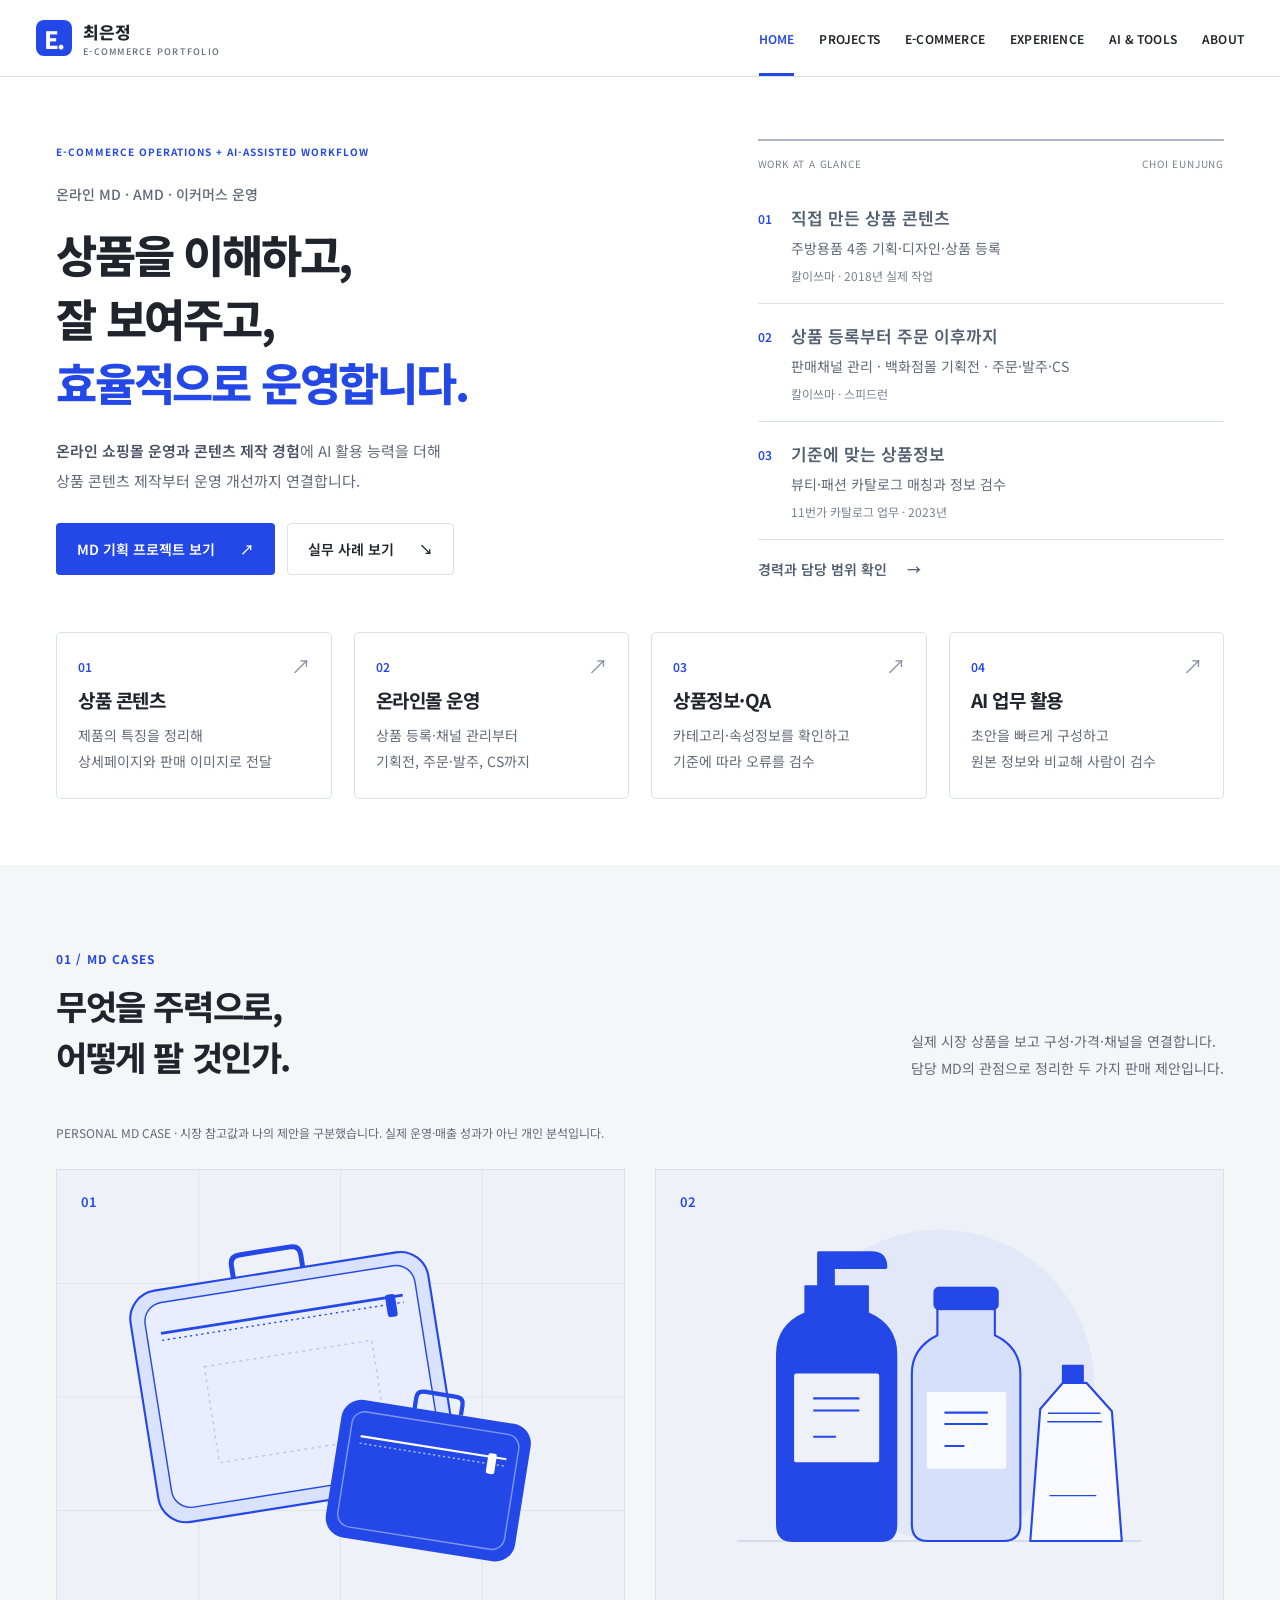
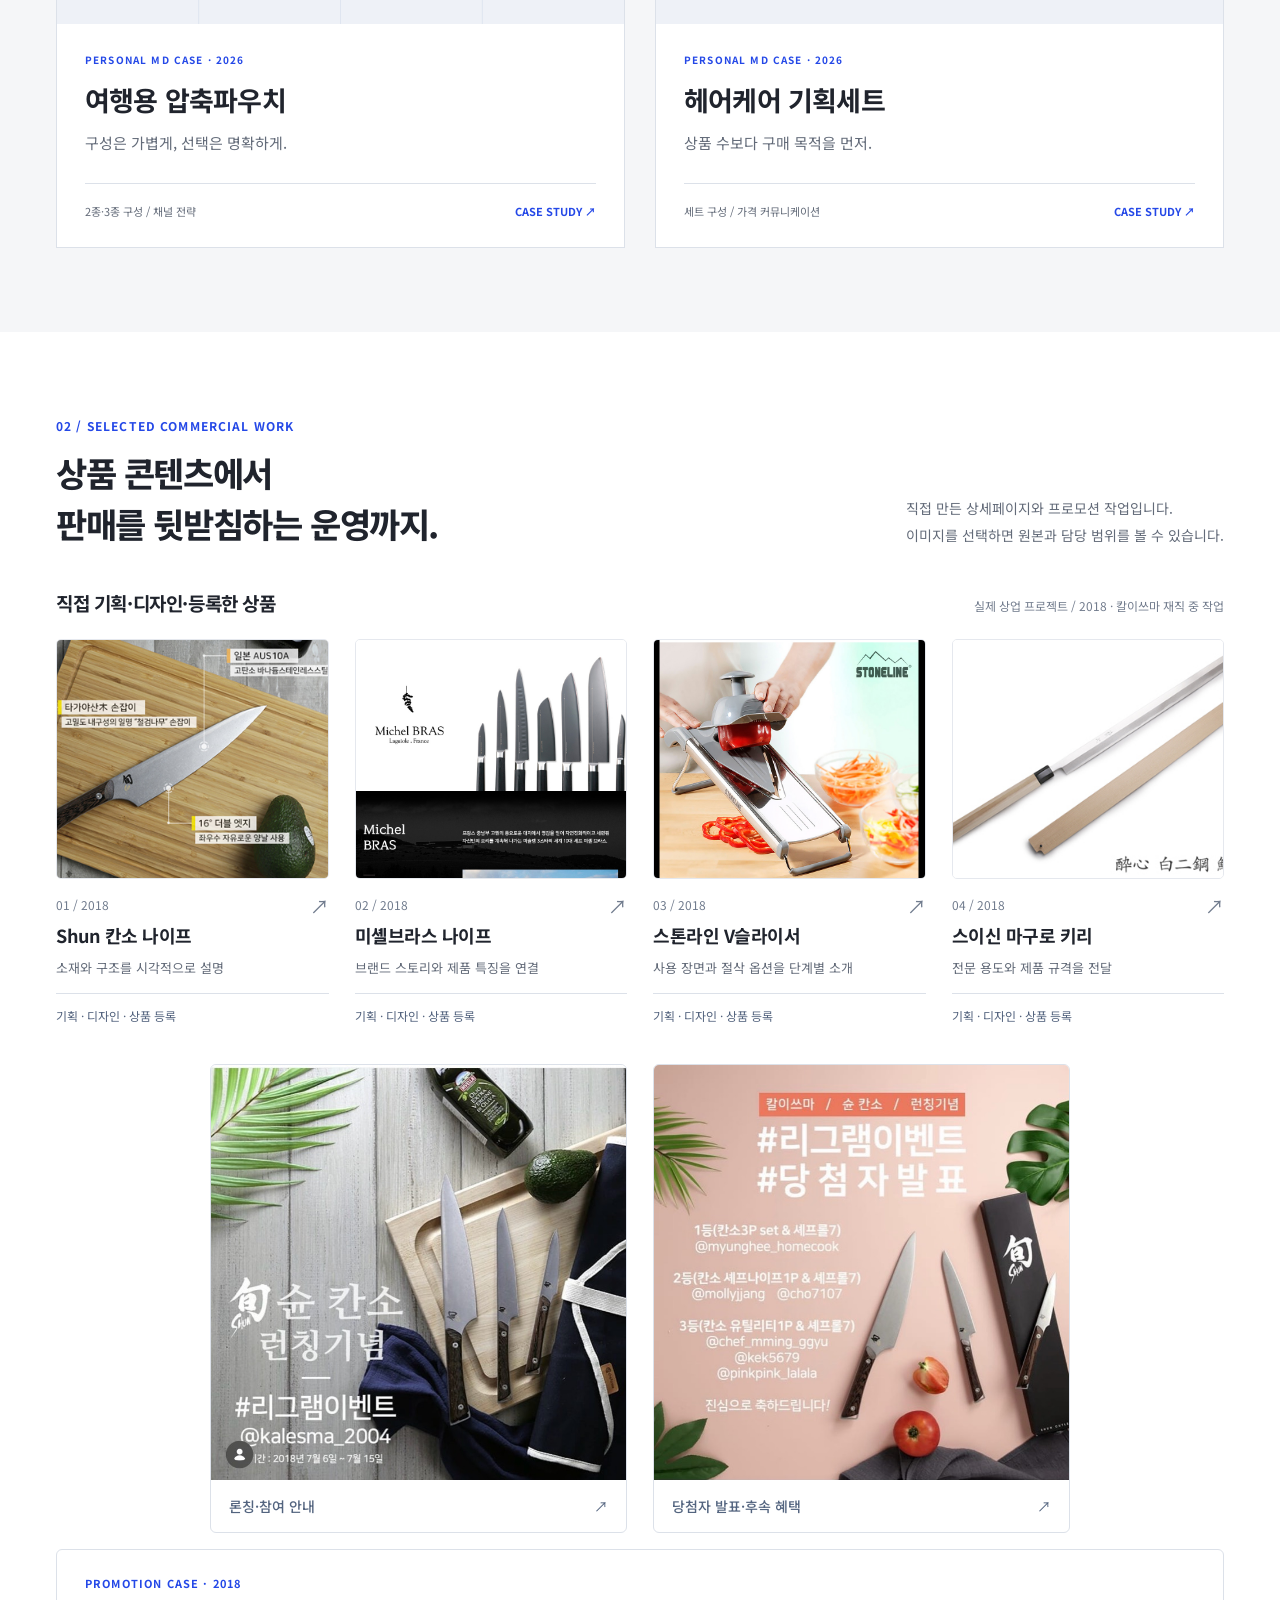
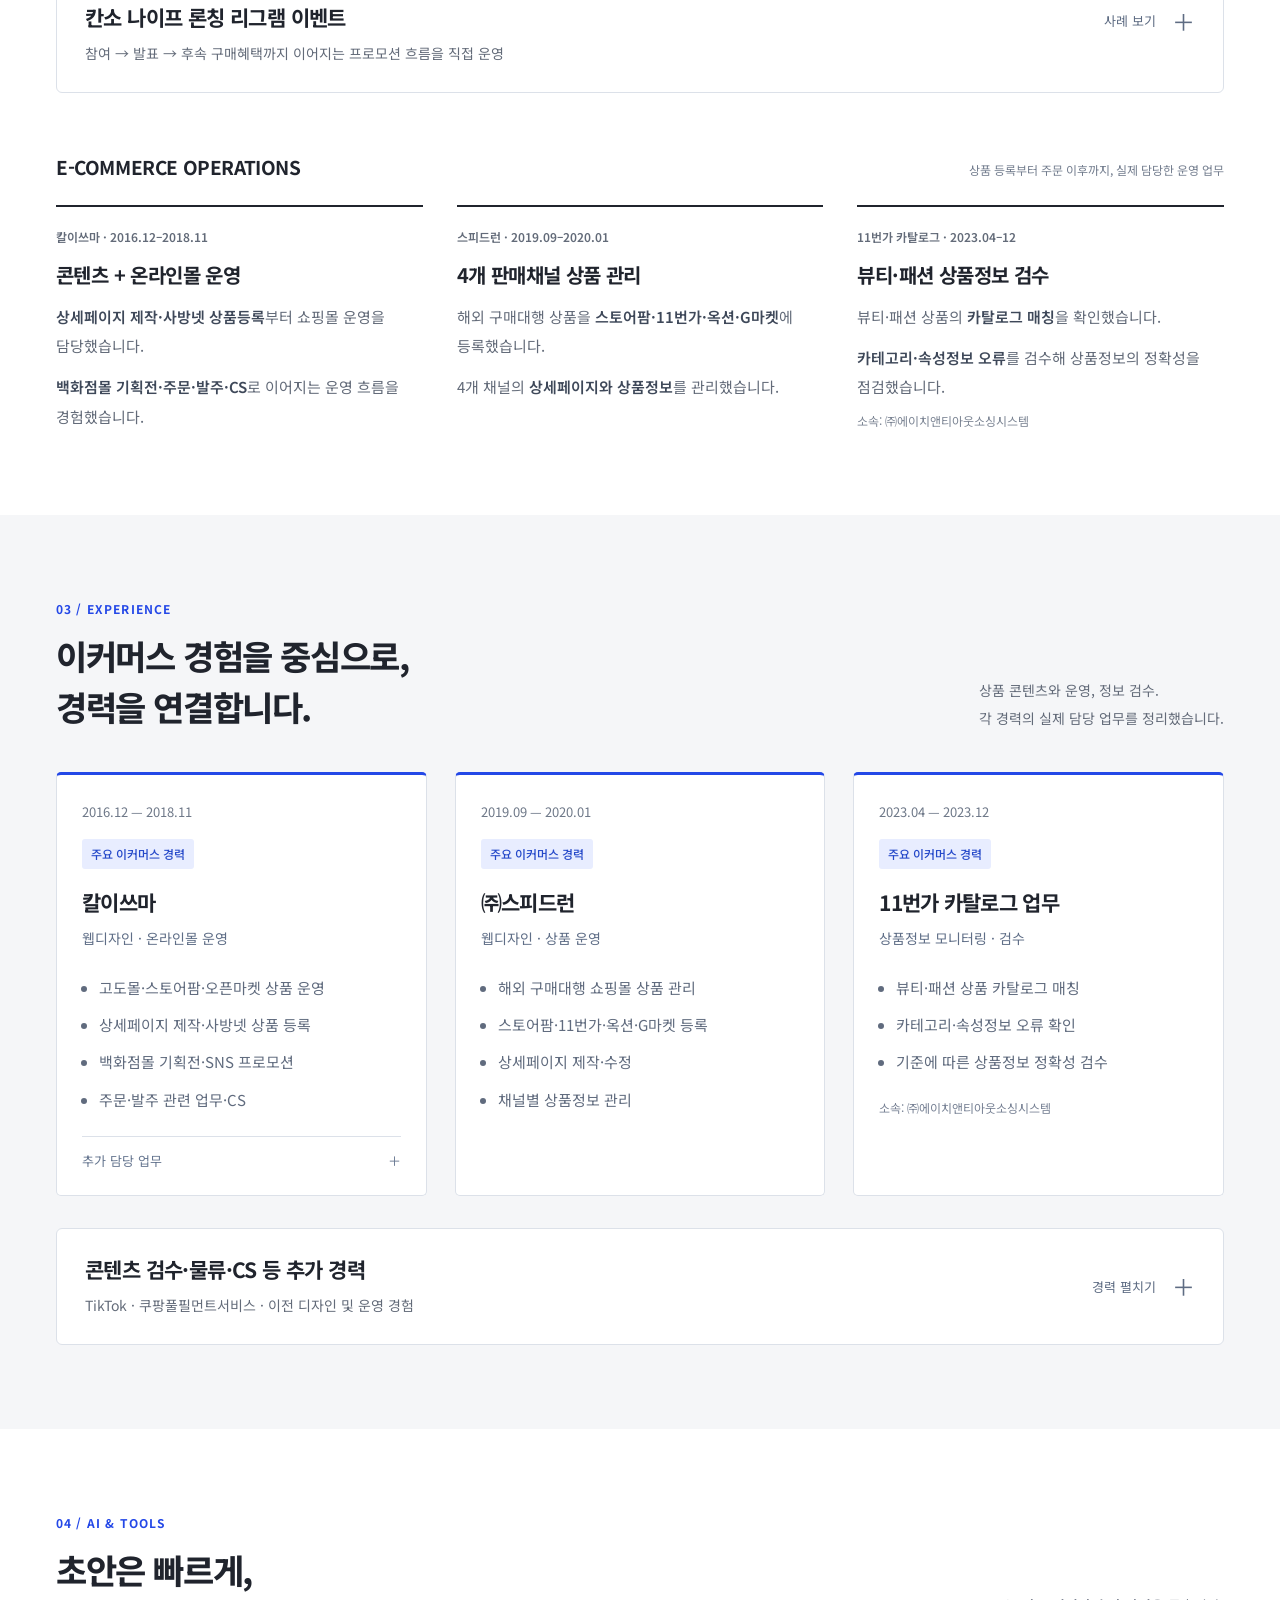
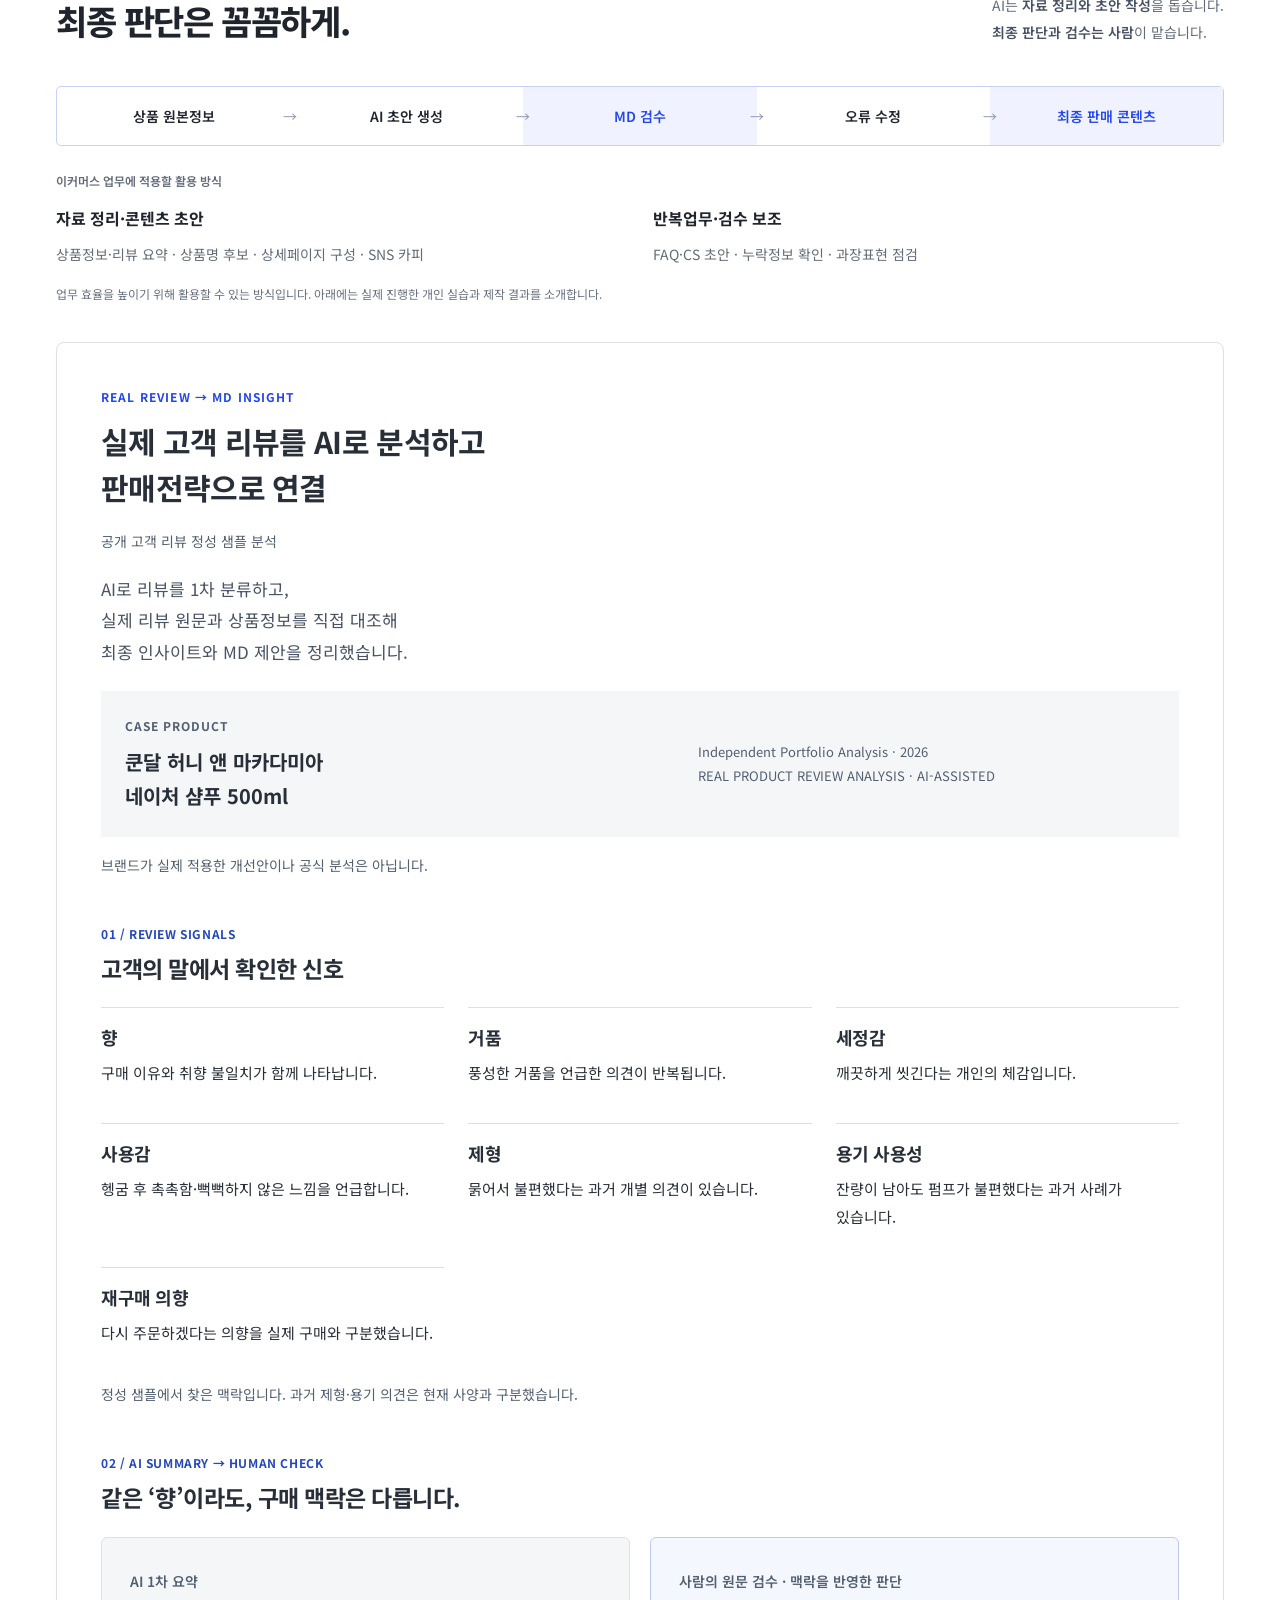
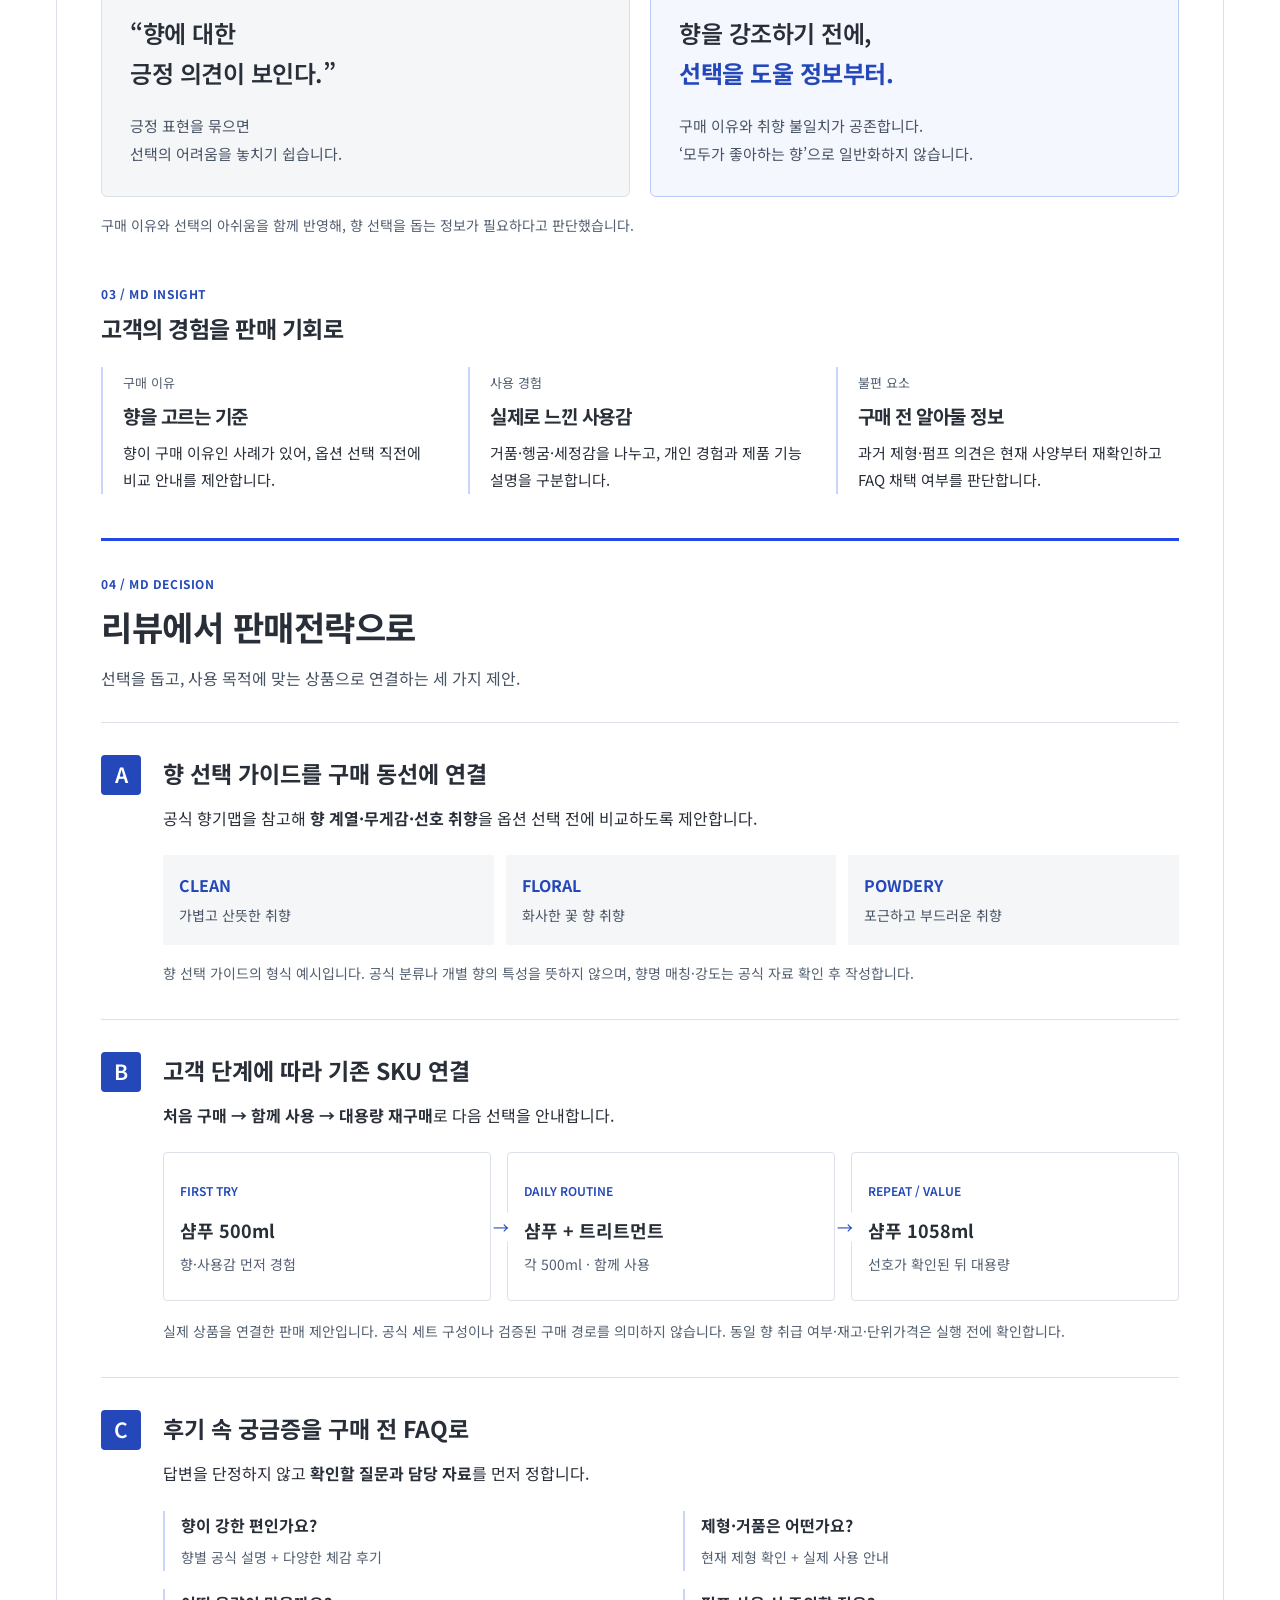
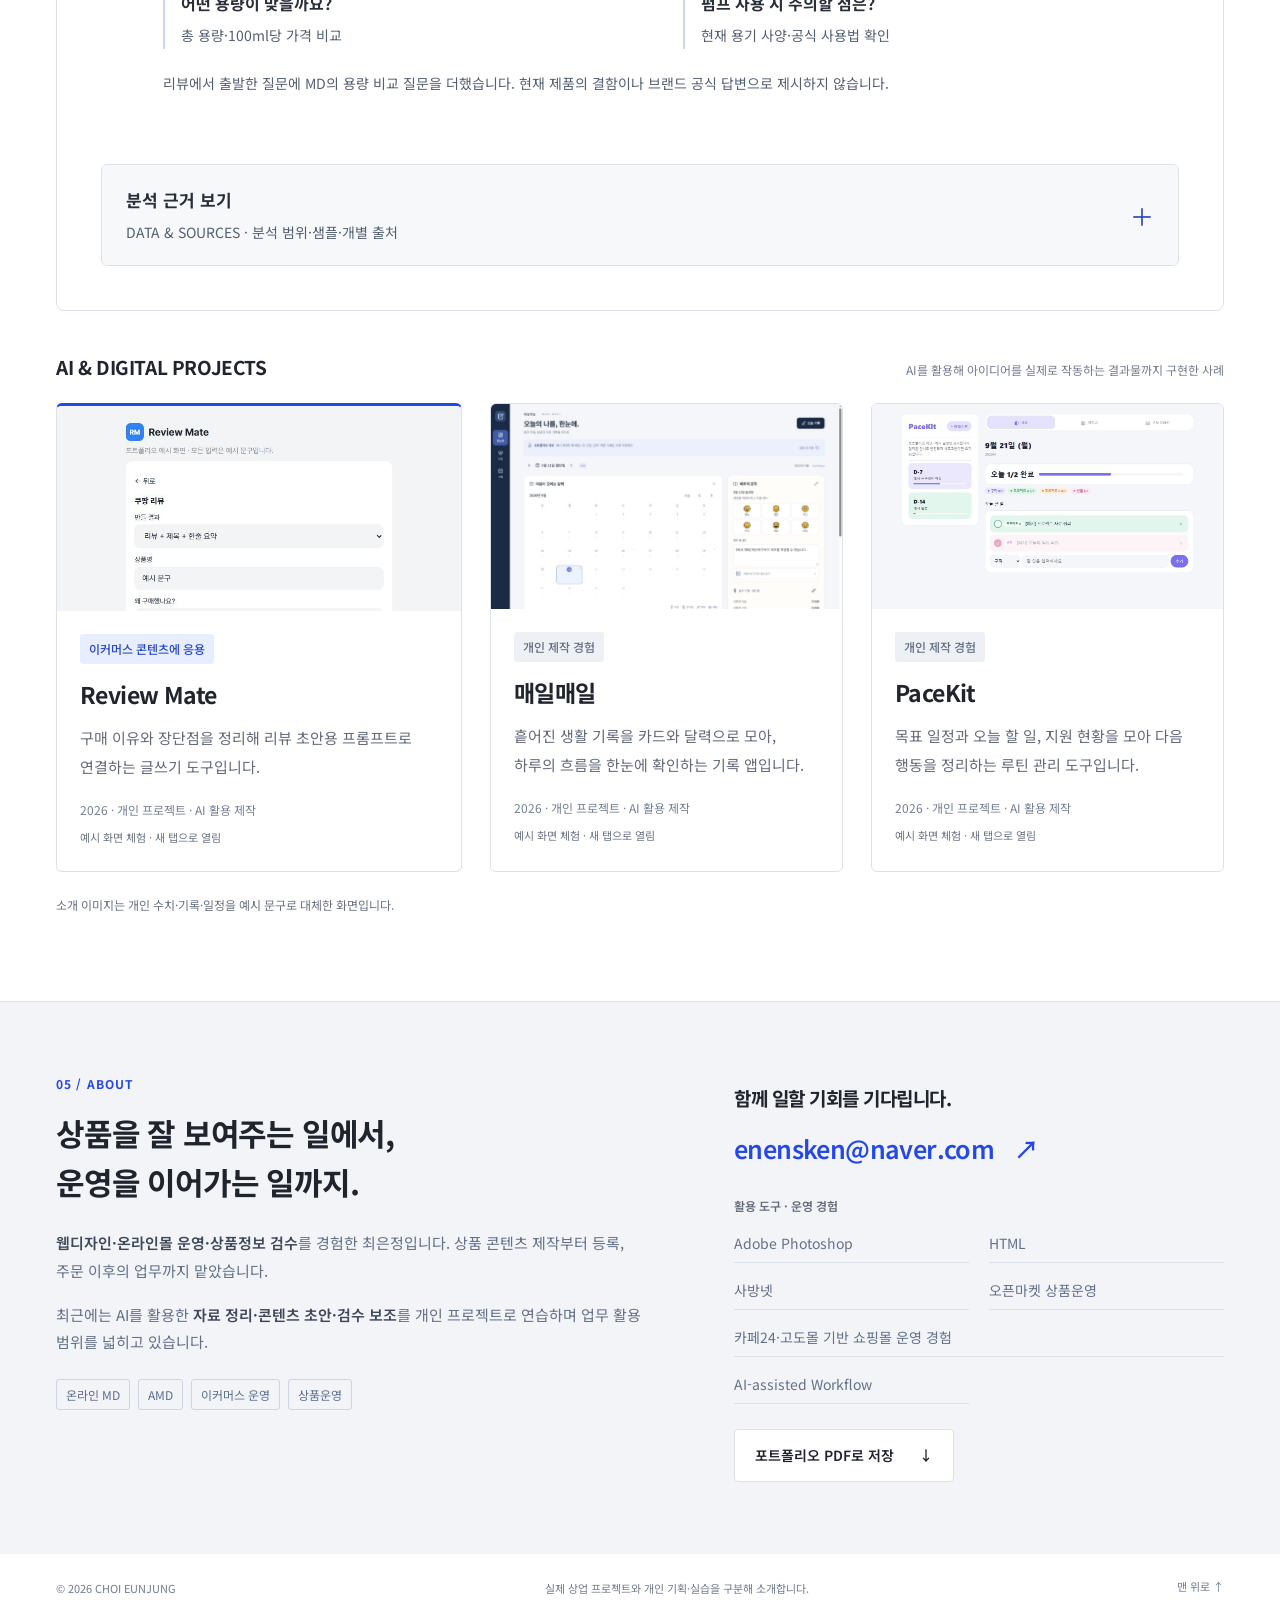
==== commit 27833ded: "Polish MD portfolio hierarchy, mobile readability and career copy" ====
--- a/index.html
+++ b/index.html
@@ -1,5 +1,5 @@
 <!doctype html>
-<html lang="ko"><head><meta charset="utf-8"><meta name="viewport" content="width=device-width,initial-scale=1"><title>최은정 | 온라인 MD · AMD · 이커머스 운영</title><meta name="description" content="상품 콘텐츠부터 채널 운영, 기획전과 상품정보 검수까지. 최은정의 온라인 MD·AMD·이커머스 운영 포트폴리오."><meta name="theme-color" content="#2448e7"><link rel="icon" type="image/svg+xml" href="data:image/svg+xml,%3Csvg%20xmlns='http://www.w3.org/2000/svg'%20viewBox='0%200%2040%2040'%3E%3Crect%20width='40'%20height='40'%20rx='9'%20fill='%232448e7'/%3E%3Cpath%20d='M12%2010h17v5H17v3h10v5H17v3h12v5H12z'%20fill='white'/%3E%3C/svg%3E"><link rel="stylesheet" href="style.css"><script src="app.js" defer></script><link rel="stylesheet" href="md-projects.css"><link rel="stylesheet" href="md-reports.css"><link rel="stylesheet" href="review-analysis.css"></head><body>
+<html lang="ko"><head><meta charset="utf-8"><meta name="viewport" content="width=device-width,initial-scale=1"><title>최은정 | 온라인 MD · AMD · 이커머스 운영</title><meta name="description" content="상품 콘텐츠부터 채널 운영, 기획전과 상품정보 검수까지. 최은정의 온라인 MD·AMD·이커머스 운영 포트폴리오."><meta name="theme-color" content="#2448e7"><link rel="icon" type="image/svg+xml" href="data:image/svg+xml,%3Csvg%20xmlns='http://www.w3.org/2000/svg'%20viewBox='0%200%2040%2040'%3E%3Crect%20width='40'%20height='40'%20rx='9'%20fill='%232448e7'/%3E%3Cpath%20d='M12%2010h17v5H17v3h10v5H17v3h12v5H12z'%20fill='white'/%3E%3C/svg%3E"><link rel="stylesheet" href="style.css"><script src="app.js" defer></script><link rel="stylesheet" href="md-projects.css"><link rel="stylesheet" href="md-reports.css"><link rel="stylesheet" href="review-analysis.css"><link rel="stylesheet" href="final-polish.css"></head><body>
 <a class="skip" href="#main">본문으로 바로가기</a>
 <header class="site-header"><div class="header-inner"><a class="brand" href="#home" aria-label="최은정 포트폴리오 홈"><span class="brand-mark">E.</span><span>최은정<small>E-COMMERCE PORTFOLIO</small></span></a><button class="menu-toggle" aria-expanded="false" aria-controls="main-nav"><span>메뉴</span><span class="menu-lines" aria-hidden="true"></span></button><nav id="main-nav" aria-label="주요 메뉴"><a href="#home" aria-current="location">HOME</a><a href="#project">PROJECTS</a><a href="#ecommerce">E-COMMERCE</a><a href="#experience">EXPERIENCE</a><a href="#ai-tools">AI &amp; TOOLS</a><a href="#about">ABOUT</a></nav></div></header>
 <main id="main">
@@ -54,7 +54,7 @@
 <section id="ecommerce" class="section wrap tracked-section" aria-labelledby="ecommerce-title"><div class="section-heading"><div><p class="eyebrow">02 / SELECTED COMMERCIAL WORK</p><h2 id="ecommerce-title">상품 콘텐츠에서<br>판매를 뒷받침하는 운영까지.</h2></div><p>직접 만든 상세페이지와 프로모션 작업입니다. <br>이미지를 선택하면 원본과 담당 범위를 볼 수 있습니다.</p></div><div class="subheading"><h3>직접 기획·디자인·등록한 상품</h3><p>실제 상업 프로젝트 / 2018 · 칼이쓰마 재직 중 작업</p></div><div class="work-grid"><button class="work-card" data-image="assets/kanso.jpg" data-title="Shun 칸소 나이프 · 2018" data-description="실제 상업 프로젝트 / 칼이쓰마. 상세페이지 기획·디자인·상품 등록을 직접 담당했습니다. 소재·손잡이·날의 특징을 담은 상품 콘텐츠입니다."><div class="work-image "><img src="assets/kanso-thumb.jpg" loading="lazy" alt="Shun 칸소 나이프 상세페이지 대표 이미지"></div><span class="work-meta">01 / 2018 <b aria-hidden="true">↗</b></span><h4>Shun 칸소 나이프</h4><p>소재와 구조를 시각적으로 설명</p><span class="work-role">기획 · 디자인 · 상품 등록</span></button><button class="work-card" data-image="assets/michel.jpg" data-title="미셸브라스 나이프 · 2018" data-description="실제 상업 프로젝트 / 칼이쓰마. 상세페이지 기획·디자인·상품 등록을 직접 담당했습니다. 브랜드 스토리와 협업 배경, 제품 구조와 개별 모델 정보를 담았습니다."><div class="work-image long-page"><img src="assets/michel.jpg" loading="lazy" alt="미셸브라스 나이프 상세페이지 대표 이미지"></div><span class="work-meta">02 / 2018 <b aria-hidden="true">↗</b></span><h4>미셸브라스 나이프</h4><p>브랜드 스토리와 제품 특징을 연결</p><span class="work-role">기획 · 디자인 · 상품 등록</span></button><button class="work-card" data-image="assets/v-slicer.jpg" data-title="스톤라인 V슬라이서 · 2018" data-description="실제 상업 프로젝트 / 칼이쓰마. 상세페이지 기획·디자인·상품 등록을 직접 담당했습니다. 사용 장면, 절삭 옵션, 구성품과 관리 정보를 담았습니다."><div class="work-image long-page"><img src="assets/v-slicer.jpg" loading="lazy" alt="스톤라인 V슬라이서 상세페이지 대표 이미지"></div><span class="work-meta">03 / 2018 <b aria-hidden="true">↗</b></span><h4>스톤라인 V슬라이서</h4><p>사용 장면과 절삭 옵션을 단계별 소개</p><span class="work-role">기획 · 디자인 · 상품 등록</span></button><button class="work-card" data-image="assets/maguro.jpg" data-title="스이신 마구로 키리 · 2018" data-description="실제 상업 프로젝트 / 칼이쓰마. 상세페이지 기획·디자인·상품 등록을 직접 담당했습니다. 참치 손질 용도, 제품 구조와 규격, 사용·보관 정보를 담았습니다."><div class="work-image "><img src="assets/maguro-thumb.jpg" loading="lazy" alt="스이신 마구로 키리 상세페이지 대표 이미지"></div><span class="work-meta">04 / 2018 <b aria-hidden="true">↗</b></span><h4>스이신 마구로 키리</h4><p>전문 용도와 제품 규격을 전달</p><span class="work-role">기획 · 디자인 · 상품 등록</span></button></div>
 <div class="promotion-preview" aria-label="2018년 칸소 론칭 프로모션 대표 이미지"><button data-image="assets/kanso-event-1.jpg" data-title="칸소 론칭 홍보 · 2018" data-description="직접 진행한 리그램 이벤트의 보관 이미지입니다. 댓글 256개는 캡처 시점 표시이며 고유 참여자 수나 매출 성과가 아닙니다."><img src="assets/kanso-event-1.jpg" alt="칸소 나이프 론칭 리그램 이벤트 홍보 이미지" loading="lazy"><span>론칭·참여 안내 <b aria-hidden="true">↗</b></span></button><button data-image="assets/kanso-event-4.jpg" data-title="칸소 이벤트 발표·후속 혜택 · 2018" data-description="당첨자 발표와 미당첨자 대상 자사몰 쿠폰 신청 안내를 담았습니다. 실제 발급·사용·매출 기여도는 확인되지 않았습니다."><img src="assets/kanso-event-4.jpg" alt="칸소 나이프 이벤트 당첨자 발표 이미지" loading="lazy"><span>당첨자 발표·후속 혜택 <b aria-hidden="true">↗</b></span></button></div><details class="promotion-disclosure disclosure"><summary><div><p class="eyebrow">PROMOTION CASE · 2018</p><h3>칸소 나이프 론칭 리그램 이벤트</h3><p>참여 → 발표 → 후속 구매혜택까지 이어지는 프로모션 흐름을 직접 운영</p></div><span class="disclosure-action">사례 보기 <b aria-hidden="true">＋</b></span></summary><div class="disclosure-body"><div class="promotion-intro"><p><strong>2018.07.06–07.15 · 인스타그램 @kalesma_2004</strong><br>칸소 나이프의 론칭을 기념해 리그램 이벤트를 진행했습니다. 당첨자 발표 게시물에는 미당첨자 대상 자사몰 쿠폰 신청 안내도 담았습니다.</p><div class="comment-metric"><strong>256<span>개</span></strong><p>보관된 캡처에 표시된 게시물 댓글 수</p><small>고유 참여자 수·기간 내 집계·매출 성과를 뜻하지 않습니다.</small></div></div><ol class="flow promotion-flow"><li>론칭 홍보</li><li>이벤트 진행</li><li>당첨자 발표</li><li>미당첨자 구매 쿠폰 제공</li></ol><div class="event-gallery"><button class="" data-image="assets/kanso-event-1.jpg" data-title="론칭 홍보 · 2018" data-description="2018년 7월 6일–15일 이벤트. 댓글 256개는 보관된 캡처 시점의 표시 수치입니다."><img src="assets/kanso-event-1.jpg" loading="lazy" alt="칸소 이벤트 론칭 홍보 게시물"><span>론칭 홍보 ↗</span></button><button class="" data-image="assets/kanso-event-2.jpg" data-title="일정·경품 안내 · 2018" data-description="이벤트 기간과 7월 17일 발표 예정일, 총 6명의 경품 구성을 안내했습니다."><img src="assets/kanso-event-2.jpg" loading="lazy" alt="칸소 이벤트 일정·경품 안내 게시물"><span>일정·경품 안내 ↗</span></button><button class="" data-image="assets/kanso-event-3.jpg" data-title="참여 절차 안내 · 2018" data-description="팔로우·좋아요, 리그램 또는 피드 캡처, 지정 태그, 참여 완료 댓글 순으로 안내했습니다."><img src="assets/kanso-event-3.jpg" loading="lazy" alt="칸소 이벤트 참여 절차 안내 게시물"><span>참여 절차 안내 ↗</span></button><button class="" data-image="assets/kanso-event-4.jpg" data-title="발표·후속 구매 혜택 · 2018" data-description="미당첨자 중 DM 신청자에게 자사몰 5,000원 쿠폰을 안내했습니다. 3만원 이상 구매, 신청 마감 7월 29일·사용기한 7월 30일 조건. 실제 발급·사용·매출 기여도는 확인되지 않았습니다."><img src="assets/kanso-event-4.jpg" loading="lazy" alt="칸소 이벤트 발표·후속 구매 혜택 게시물"><span>발표·후속 구매 혜택 ↗</span></button></div><p class="section-note">미당첨자에게도 자사몰 5,000원 쿠폰을 안내했습니다. 3만원 이상 구매와 신청·사용 기한을 명시했으며, 실제 쿠폰 사용이나 매출 기여도는 확인되지 않았습니다.</p></div></details><div id="commerce-operations" class="commerce-operations"><div class="subheading"><h3>E-COMMERCE OPERATIONS</h3><p>상품 등록부터 주문 이후까지, 실제 담당한 운영 업무</p></div><div class="commerce-overview"><article><p class="small-label">칼이쓰마 · 2016.12–2018.11</p><h3>콘텐츠 + 온라인몰 운영</h3><p><strong>상세페이지 제작·사방넷 상품등록</strong>부터 쇼핑몰 운영을 담당했습니다.</p><p><strong>백화점몰 기획전·주문·발주·CS</strong>로 이어지는 운영 흐름을 경험했습니다.</p></article><article><p class="small-label">스피드런 · 2019.09–2020.01</p><h3>4개 판매채널 상품 관리</h3><p>해외 구매대행 상품을 <strong>스토어팜·11번가·옥션·G마켓</strong>에 등록했습니다.</p><p>4개 채널의 <strong>상세페이지와 상품정보</strong>를 관리했습니다.</p></article><article><p class="small-label">11번가 카탈로그 · 2023.04–12</p><h3>뷰티·패션 상품정보 검수</h3><p>뷰티·패션 상품의 <strong>카탈로그 매칭</strong>을 확인했습니다.</p><p><strong>카테고리·속성정보 오류</strong>를 검수해 상품정보의 정확성을 점검했습니다.</p><small>소속: ㈜에이치앤티아웃소싱시스템</small></article></div></div></section>
 
-<section id="experience" class="section tinted tracked-section" aria-labelledby="experience-title"><div class="wrap"><div class="section-heading"><div><p class="eyebrow">03 / EXPERIENCE</p><h2 id="experience-title">이커머스 경험을 중심으로,<br>경력을 연결합니다.</h2></div><p>상품 콘텐츠와 운영, 정보 검수.<br>각 경력의 실제 담당 업무를 정리했습니다.</p></div><div class="career-grid"><article class="career-card"><p class="career-date">2016.12 — 2018.11</p><span class="tag blue">주요 이커머스 경력</span><h3>칼이쓰마</h3><p class="career-role">웹디자인 · 온라인몰 운영</p><ul><li>고도몰·스토어팜·오픈마켓 상품 운영</li><li>상세페이지 제작·사방넷 상품 등록</li><li>백화점몰 기획전·SNS 프로모션</li><li>주문·발주 관련 업무·CS</li></ul><details class="career-more"><summary>추가 담당 업무 <span aria-hidden="true">＋</span></summary><p>프로모션 이미지 제작, 입고 확인과 세금계산서 발행 업무를 담당했습니다.</p></details></article><article class="career-card"><p class="career-date">2019.09 — 2020.01</p><span class="tag blue">주요 이커머스 경력</span><h3>㈜스피드런</h3><p class="career-role">웹디자인 · 상품 운영</p><ul><li>해외 구매대행 쇼핑몰 상품 관리</li><li>스토어팜·11번가·옥션·G마켓 등록</li><li>상세페이지 제작·수정</li><li>채널별 상품정보 관리</li></ul></article><article class="career-card"><p class="career-date">2023.04 — 2023.12</p><span class="tag blue">주요 이커머스 경력</span><h3>11번가 카탈로그 업무</h3><p class="career-role">상품정보 모니터링 · 검수</p><ul><li>뷰티·패션 상품 카탈로그 매칭</li><li>카테고리·속성정보 오류 확인</li><li>기준에 따른 상품정보 정확성 검수</li></ul><p class="employer">소속: ㈜에이치앤티아웃소싱시스템</p></article></div><details class="disclosure supporting-career"><summary><div><h3>콘텐츠 검수·물류·CS 등 추가 경력</h3><p>TikTok · 쿠팡풀필먼트서비스 · 이전 디자인 및 운영 경험</p></div><span class="disclosure-action">경력 펼치기 <b aria-hidden="true">＋</b></span></summary><div class="disclosure-body timeline"><article><p>2025.10 — 2026.06</p><div><h4>쿠팡풀필먼트서비스 <span>입고·입하</span></h4><p>입고 상품 분류·진열, 실물과 전산 상품정보 일치 여부 확인.</p></div></article><article><p>2023.02 — 2023.05</p><div><h4>㈜케이에스한국고용정보 <span>라이더 지원센터 CS</span></h4><p>배달의민족 라이더 지원센터 고객응대.</p></div></article><article><p>2021.03 — 2022.05</p><div><h4>TikTok 콘텐츠 모니터링 <span>콘텐츠 검수·분류</span></h4><p>정책 기준에 따른 영상 모니터링과 태그 분류.<br>소속: ㈜트랜스코스모스코리아</p></div></article><article><p>2015.11 — 2016.08</p><div><h4>㈜비스컨애드 <span>웹디자인·HTML</span></h4><p>사이트 유지보수, 국립중앙도서관 웹진·뉴스레터, 블로그 마케팅.</p></div></article><article><p>2012–2015<br><small>아래 두 회사의 재직 구간</small></p><div><h4>공연 예매처·홍보 운영</h4><p>㈜애드벤치소리아트홀 (2012.11–2014.04), 넌센스컴퍼니 (2014.11–2015.01). 예매처 관리, 배너 제작, 매표·공연장 운영, 프로모션.</p></div></article></div></details></div></section>
+<section id="experience" class="section tinted tracked-section" aria-labelledby="experience-title"><div class="wrap"><div class="section-heading"><div><p class="eyebrow">03 / EXPERIENCE</p><h2 id="experience-title">이커머스 경험을 중심으로,<br>경력을 연결합니다.</h2></div><p>상품 콘텐츠와 운영, 정보 검수.<br>각 경력의 실제 담당 업무를 정리했습니다.</p></div><div class="career-grid"><article class="career-card"><p class="career-date">2016.12 — 2018.11</p><span class="tag blue">주요 이커머스 경력</span><h3>칼이쓰마</h3><p class="career-role">웹디자인 · 온라인몰 운영</p><ul><li>고도몰·스토어팜·오픈마켓 상품 운영</li><li>상세페이지 제작·사방넷 상품 등록</li><li>백화점몰 기획전·SNS 프로모션</li><li>주문·발주 관련 업무·CS</li></ul><details class="career-more"><summary>추가 담당 업무 <span aria-hidden="true">＋</span></summary><p>프로모션 이미지를 제작했으며, 세금계산서 발행 등 보조 업무를 함께 담당했습니다.</p></details></article><article class="career-card"><p class="career-date">2019.09 — 2020.01</p><span class="tag blue">주요 이커머스 경력</span><h3>㈜스피드런</h3><p class="career-role">웹디자인 · 상품 운영</p><ul><li>해외 구매대행 쇼핑몰 상품 관리</li><li>스토어팜·11번가·옥션·G마켓 등록</li><li>상세페이지 제작·수정</li><li>채널별 상품정보 관리</li></ul></article><article class="career-card"><p class="career-date">2023.04 — 2023.12</p><span class="tag blue">주요 이커머스 경력</span><h3>11번가 카탈로그 업무</h3><p class="career-role">상품정보 모니터링 · 검수</p><ul><li>뷰티·패션 상품 카탈로그 매칭</li><li>카테고리·속성정보 오류 확인</li><li>기준에 따른 상품정보 정확성 검수</li></ul><p class="employer">소속: ㈜에이치앤티아웃소싱시스템</p></article></div><details class="disclosure supporting-career"><summary><div><h3>콘텐츠 검수·물류·CS 등 추가 경력</h3><p>TikTok · 쿠팡풀필먼트서비스 · 이전 디자인 및 운영 경험</p></div><span class="disclosure-action">경력 펼치기 <b aria-hidden="true">＋</b></span></summary><div class="disclosure-body timeline"><article><p>2025.10 — 2026.06</p><div><h4>쿠팡풀필먼트서비스 <span>입고·입하</span></h4><p>입고 상품 분류·진열, 실물과 전산 상품정보 일치 여부 확인.</p></div></article><article><p>2023.02 — 2023.05</p><div><h4>㈜케이에스한국고용정보 <span>라이더 지원센터 CS</span></h4><p>배달의민족 라이더 지원센터 고객응대.</p></div></article><article><p>2021.03 — 2022.05</p><div><h4>TikTok 콘텐츠 모니터링 <span>콘텐츠 검수·분류</span></h4><p>정책 기준에 따른 영상 모니터링과 태그 분류.<br>소속: ㈜트랜스코스모스코리아</p></div></article><article><p>2015.11 — 2016.08</p><div><h4>㈜비스컨애드 <span>웹디자인·HTML</span></h4><p>사이트 유지보수, 국립중앙도서관 웹진·뉴스레터, 블로그 마케팅.</p></div></article><article><p>2012–2015<br><small>아래 두 회사의 재직 구간</small></p><div><h4>공연 예매처·홍보 운영</h4><p>㈜애드벤치소리아트홀 (2012.11–2014.04), 넌센스컴퍼니 (2014.11–2015.01). 예매처 관리, 배너 제작, 매표·공연장 운영, 프로모션.</p></div></article></div></details></div></section>
 
 <section id="ai-tools" class="section wrap tracked-section" aria-labelledby="ai-title"><div class="section-heading"><div><p class="eyebrow">04 / AI &amp; TOOLS</p><h2 id="ai-title">초안은 빠르게,<br>최종 판단은 꼼꼼하게.</h2></div><p>AI는 <strong>자료 정리와 초안 작성</strong>을 돕습니다.<br><strong>최종 판단과 검수는 사람</strong>이 맡습니다.</p></div><ol class="flow ai-flow"><li>상품 원본정보</li><li>AI 초안 생성</li><li>MD 검수</li><li>오류 수정</li><li>최종 판매 콘텐츠</li></ol><div class="ai-usage"><p class="small-label">이커머스 업무에 적용할 활용 방식</p><div><p><strong>자료 정리·콘텐츠 초안</strong><span>상품정보·리뷰 요약 · 상품명 후보 · 상세페이지 구성 · SNS 카피</span></p><p><strong>반복업무·검수 보조</strong><span>FAQ·CS 초안 · 누락정보 확인 · 과장표현 점검</span></p></div><p class="section-note">업무 효율을 높이기 위해 활용할 수 있는 방식입니다. 아래에는 실제 진행한 개인 실습과 제작 결과를 소개합니다.</p></div>
 <!-- REVIEW ANALYSIS START -->
@@ -62,98 +62,245 @@
  <header class="ra-intro">
   <p class="eyebrow">REAL REVIEW → MD INSIGHT</p>
   <h3 id="ra-title">실제 고객 리뷰를 AI로 분석하고<br>판매전략으로 연결</h3>
-  <p class="ra-deck">고객 리뷰를 1차 분류하고 원문과 대조해,<br class="desktop-break"> <strong>구매 이유와 불편 요소를 상품페이지·판매구성 제안</strong>으로 정리했습니다.</p>
-  <div class="ra-product"><span>CASE PRODUCT</span><strong>쿤달 허니 앤 마카다미아<br>네이처 샴푸 500ml</strong><p>Independent Portfolio Analysis · 2026<br>REAL PRODUCT REVIEW ANALYSIS · AI-ASSISTED</p></div>
-  <p class="ra-note">브랜드 협업이 아닌 개인 분석입니다. AI 보조로 작성한 검토용 제안이며, 작성자의 최종 원문 검토·채택 전 단계입니다.</p>
- </header>
- <div class="ra-data" aria-label="분석 자료와 검토 단계">
-  <div><span>01 / REVIEW</span><strong>공개 리뷰 8건</strong><p>공식몰 게시글 원문</p></div>
-  <div><span>02 / PRODUCT</span><strong>공식 상품정보</strong><p>500ml · 1058ml · 트리트먼트</p></div>
-  <div><span>03 / AI ASSIST</span><strong>AI 분류·원문 대조</strong><p>주제와 사용 맥락 구분</p></div>
-  <div><span>04 / HUMAN CHECK</span><strong>최종 검토 후 채택</strong><p>사람이 제안의 적용 여부 판단</p></div>
- </div>
+  <p class="ra-sample-label">공개 고객 리뷰 정성 샘플 분석</p>
+<p class="ra-deck">AI로 리뷰를 1차 분류하고,<br>실제 리뷰 원문과 상품정보를 직접 대조해<br>최종 인사이트와 MD 제안을 정리했습니다.</p>
+<div class="ra-product">
+<span>CASE PRODUCT</span><strong>쿤달 허니 앤 마카다미아<br>네이처 샴푸 500ml</strong><p>Independent Portfolio Analysis · 2026<br>REAL PRODUCT REVIEW ANALYSIS · AI-ASSISTED</p>
+</div>
+  <p class="ra-note">브랜드가 실제 적용한 개선안이나 공식 분석은 아닙니다.</p></header>
+ <div class="ra-block ra-signal-block">
+<p class="ra-kicker">01 / REVIEW SIGNALS</p>
+<h4>고객의 말에서 확인한 신호</h4>
+<div class="ra-signals">
+    <div>
+<h4>향</h4>
+<p>구매 이유와 취향 불일치가 함께 나타납니다.</p>
+</div>
+    <div>
+<h4>거품</h4>
+<p>풍성한 거품을 언급한 의견이 반복됩니다.</p>
+</div>
+    <div>
+<h4>세정감</h4>
+<p>깨끗하게 씻긴다는 개인의 체감입니다.</p>
+</div>
+    <div>
+<h4>사용감</h4>
+<p>헹굼 후 촉촉함·뻑뻑하지 않은 느낌을 언급합니다.</p>
+</div>
+    <div>
+<h4>제형</h4>
+<p>묽어서 불편했다는 과거 개별 의견이 있습니다.</p>
+</div>
+    <div>
+<h4>용기 사용성</h4>
+<p>잔량이 남아도 펌프가 불편했다는 과거 사례가 있습니다.</p>
+</div>
+    <div>
+<h4>재구매 의향</h4>
+<p>다시 주문하겠다는 의향을 실제 구매와 구분했습니다.</p>
+</div>
+   </div>
+   <p class="ra-note">정성 샘플에서 찾은 맥락입니다. 과거 제형·용기 의견은 현재 사양과 구분했습니다.</p>
+</div>
+<div class="ra-block">
+  <p class="ra-kicker">02 / AI SUMMARY → HUMAN CHECK</p>
+<h4>같은 ‘향’이라도, 구매 맥락은 다릅니다.</h4>
+  <div class="ra-compare">
+   <div>
+<span>AI 1차 요약</span><p class="ra-quote">“향에 대한<br>긍정 의견이 보인다.”</p>
+<p>긍정 표현을 묶으면<br>선택의 어려움을 놓치기 쉽습니다.</p>
+</div>
+   <div class="ra-checked">
+<span>사람의 원문 검수 · 맥락을 반영한 판단</span><p class="ra-quote">향을 강조하기 전에,<br><strong>선택을 도울 정보부터.</strong></p>
+<p>구매 이유와 취향 불일치가 공존합니다.<br>‘모두가 좋아하는 향’으로 일반화하지 않습니다.</p>
+</div>
+  </div>
+  <p class="ra-note">구매 이유와 선택의 아쉬움을 함께 반영해, 향 선택을 돕는 정보가 필요하다고 판단했습니다.</p>
+ </div>
+
+ <div class="ra-block">
+<p class="ra-kicker">03 / MD INSIGHT</p>
+<h4>고객의 경험을 판매 기회로</h4>
+<div class="ra-insights">
+   <div>
+<span>구매 이유</span><h4>향을 고르는 기준</h4>
+<p>향이 구매 이유인 사례가 있어, 옵션 선택 직전에 비교 안내를 제안합니다.</p>
+</div>
+   <div>
+<span>사용 경험</span><h4>실제로 느낀 사용감</h4>
+<p>거품·헹굼·세정감을 나누고, 개인 경험과 제품 기능 설명을 구분합니다.</p>
+</div>
+   <div>
+<span>불편 요소</span><h4>구매 전 알아둘 정보</h4>
+<p>과거 제형·펌프 의견은 현재 사양부터 재확인하고 FAQ 채택 여부를 판단합니다.</p>
+</div>
+  </div>
+ </div>
+<div class="ra-decisions ra-block">
+  <p class="ra-kicker">04 / MD DECISION</p>
+<h4>리뷰에서 판매전략으로</h4>
+<p class="ra-block-intro">선택을 돕고, 사용 목적에 맞는 상품으로 연결하는 세 가지 제안.</p>
+  <div class="ra-decision">
+   <span class="ra-letter">A</span><div>
+<h5>향 선택 가이드를 구매 동선에 연결</h5>
+<p>공식 향기맵을 참고해 <strong>향 계열·무게감·선호 취향</strong>을 옵션 선택 전에 비교하도록 제안합니다.</p>
+    <div class="ra-scents">
+<div>
+<b>CLEAN</b><span>가볍고 산뜻한 취향</span>
+</div>
+<div>
+<b>FLORAL</b><span>화사한 꽃 향 취향</span>
+</div>
+<div>
+<b>POWDERY</b><span>포근하고 부드러운 취향</span>
+</div>
+</div>
+    <p class="ra-note">향 선택 가이드의 형식 예시입니다. 공식 분류나 개별 향의 특성을 뜻하지 않으며, 향명 매칭·강도는 공식 자료 확인 후 작성합니다.</p>
+   </div>
+  </div>
+  <div class="ra-decision">
+   <span class="ra-letter">B</span><div>
+<h5>고객 단계에 따라 기존 SKU 연결</h5>
+<p><strong>처음 구매 → 함께 사용 → 대용량 재구매</strong>로 다음 선택을 안내합니다.</p>
+    <ol class="ra-bundles">
+<li>
+<span>FIRST TRY</span><b>샴푸 500ml</b><p>향·사용감 먼저 경험</p>
+</li>
+<li>
+<span>DAILY ROUTINE</span><b>샴푸 + 트리트먼트</b><p>각 500ml · 함께 사용</p>
+</li>
+<li>
+<span>REPEAT / VALUE</span><b>샴푸 1058ml</b><p>선호가 확인된 뒤 대용량</p>
+</li>
+</ol>
+    <p class="ra-note">실제 상품을 연결한 판매 제안입니다. 공식 세트 구성이나 검증된 구매 경로를 의미하지 않습니다. 동일 향 취급 여부·재고·단위가격은 실행 전에 확인합니다.</p>
+    </div>
+  </div>
+  <div class="ra-decision">
+   <span class="ra-letter">C</span><div>
+<h5>후기 속 궁금증을 구매 전 FAQ로</h5>
+<p>답변을 단정하지 않고 <strong>확인할 질문과 담당 자료</strong>를 먼저 정합니다.</p>
+    <div class="ra-faq">
+<div>
+<b>향이 강한 편인가요?</b><span>향별 공식 설명 + 다양한 체감 후기</span>
+</div>
+<div>
+<b>제형·거품은 어떤가요?</b><span>현재 제형 확인 + 실제 사용 안내</span>
+</div>
+<div>
+<b>어떤 용량이 맞을까요?</b><span>총 용량·100ml당 가격 비교</span>
+</div>
+<div>
+<b>펌프 사용 시 주의할 점은?</b><span>현재 용기 사양·공식 사용법 확인</span>
+</div>
+</div>
+    <p class="ra-note">리뷰에서 출발한 질문에 MD의 용량 비교 질문을 더했습니다. 현재 제품의 결함이나 브랜드 공식 답변으로 제시하지 않습니다.</p>
+   </div>
+  </div>
+ </div>
+
+ <details id="ra-sources" class="ra-details"><summary><span><b>분석 근거 보기</b><small>DATA &amp; SOURCES · 분석 범위·샘플·개별 출처</small></span><span aria-hidden="true">＋</span></summary><div class="ra-details-body">
+<div class="ra-data" aria-label="분석 자료와 검토 단계">
+  <div>
+<span>01 / REVIEW</span><strong>공개 리뷰 8건</strong><p>공식몰 게시글 원문</p>
+</div>
+  <div>
+<span>02 / PRODUCT</span><strong>공식 상품정보</strong><p>500ml · 1058ml · 트리트먼트</p>
+</div>
+  <div>
+<span>03 / AI ASSIST</span><strong>AI 분류·원문 대조</strong><p>주제와 사용 맥락 구분</p>
+</div>
+  <div>
+<span>04 / MD DECISION</span><strong>맥락을 반영한 제안</strong><p>상품페이지·구성 개선 판단</p>
+</div>
+</div>
  <p class="ra-note ra-scope">확인일 2026.09.21 · 리뷰 작성기간 2018.12–2025.08 · 검색으로 선정한 소규모 편의표본입니다. 최신 전체 고객의 만족도나 구매동기 순위를 뜻하지 않습니다.</p>
 
- <details class="ra-details">
-  <summary><span><b>01. 리뷰에서 확인한 7가지 신호</b><small>REVIEW SIGNALS · 리뷰별 맥락과 출처 보기</small></span><span aria-hidden="true">＋</span></summary>
-  <div class="ra-details-body">
-   <div class="ra-signals">
-    <div><h4>향</h4><p>향을 찾아 구매한 사례와 선택을 아쉬워한 사례가 함께 있습니다.</p><a href="https://kundal.co.kr/article/review/4/25452/" target="_blank" rel="noopener noreferrer">R01 ↗</a> <a href="https://kundal.co.kr/article/review/4/6760/" target="_blank" rel="noopener noreferrer">R02 ↗</a></div>
-    <div><h4>거품</h4><p>풍성한 거품을 언급한 의견이 여러 게시글에서 확인됩니다.</p><a href="https://kundal.co.kr/article/review/4/193300/" target="_blank" rel="noopener noreferrer">R03 ↗</a> <a href="https://kundal.co.kr/article/review/4/94415/" target="_blank" rel="noopener noreferrer">R04 ↗</a></div>
-    <div><h4>세정감</h4><p>깨끗하게 씻기는 느낌이라는 개인 경험입니다. 세정 효능으로 확대하지 않습니다.</p><a href="https://kundal.co.kr/article/review/4/89545/" target="_blank" rel="noopener noreferrer">R05 ↗</a></div>
-    <div><h4>사용감</h4><p>헹굼 뒤 촉촉함, 뻑뻑하지 않다는 서로 다른 표현을 구분했습니다.</p><a href="https://kundal.co.kr/article/review/4/89545/" target="_blank" rel="noopener noreferrer">R05 ↗</a> <a href="https://kundal.co.kr/article/review/4/6760/" target="_blank" rel="noopener noreferrer">R02 ↗</a></div>
-    <div><h4>제형</h4><p>묽어서 불편했다는 개별 의견입니다. 현재 제품의 제형은 별도 확인이 필요합니다.</p><a href="https://kundal.co.kr/article/review/4/42064/" target="_blank" rel="noopener noreferrer">R06 · 2021년 ↗</a></div>
-    <div><h4>용기 사용성</h4><p>잔량이 남아도 펌프가 잘 나오지 않았다는 과거 사례가 있습니다.</p><a href="https://kundal.co.kr/article/review/4/35029/" target="_blank" rel="noopener noreferrer">R07 · 2020년 ↗</a></div>
-    <div><h4>재구매 의향</h4><p>다시 주문하겠다는 의향을 확인했습니다. 실제 반복구매 실적으로 계산하지 않습니다.</p><a href="https://kundal.co.kr/article/review/4/35888/" target="_blank" rel="noopener noreferrer">R08 ↗</a></div>
-   </div>
-   <p class="ra-note">반복 언급과 개별 사례를 구분했습니다. 과거 후기의 용기·제형 경험은 현재 사양과 동일하다고 볼 수 없습니다.</p>
+ <p class="ra-note">반복 언급과 개별 사례를 구분했습니다. 과거 후기의 용기·제형 경험은 현재 사양과 동일하다고 볼 수 없습니다.</p>
    <h4 class="ra-source-title">조사 범위와 원문 기록</h4>
    <p class="ra-note">상품명·500ml 용량·본문이 확인된 8건을 선정했습니다. 다른 제품, 목록 제목만 확인한 글, 중복 모바일 페이지는 제외했습니다. 아래는 직접 인용이 아닌 맥락 요약입니다.</p>
    <ul class="ra-source-list">
-    <li><a href="https://kundal.co.kr/article/review/4/25452/" target="_blank" rel="noopener noreferrer">R01 · 2020.03.05 · 체리블라썸 ↗</a><span>원하던 향을 찾아 구매한 맥락</span></li>
-    <li><a href="https://kundal.co.kr/article/review/4/6760/" target="_blank" rel="noopener noreferrer">R02 · 2018.12.07 · 클린솝 ↗</a><span>뻑뻑하지 않은 사용감 / 향 선택 아쉬움</span></li>
-    <li><a href="https://kundal.co.kr/article/review/4/193300/" target="_blank" rel="noopener noreferrer">R03 · 2025.08.21 · 향 미표기 ↗</a><span>향·거품에 대한 긍정 의견</span></li>
-    <li><a href="https://kundal.co.kr/article/review/4/94415/" target="_blank" rel="noopener noreferrer">R04 · 2022.04.07 · 베이비파우더 ↗</a><span>향과 거품량을 함께 언급</span></li>
-    <li><a href="https://kundal.co.kr/article/review/4/89545/" target="_blank" rel="noopener noreferrer">R05 · 2022.03.07 · 체리블라썸 ↗</a><span>거품·세정감·헹굼 후 촉촉함</span></li>
-    <li><a href="https://kundal.co.kr/article/review/4/42064/" target="_blank" rel="noopener noreferrer">R06 · 2021.01.19 · 체리블라썸 ↗</a><span>향이 강하지 않다는 체감 / 거품 / 묽은 제형</span></li>
-    <li><a href="https://kundal.co.kr/article/review/4/35029/" target="_blank" rel="noopener noreferrer">R07 · 2020.11.23 · 화이트머스크 ↗</a><span>향 만족과 펌프 불편이 함께 있는 후기</span></li>
-    <li><a href="https://kundal.co.kr/article/review/4/35888/" target="_blank" rel="noopener noreferrer">R08 · 2020.11.29 · 체리블라썸 ↗</a><span>사용 경험에 근거한 다음 주문 의향</span></li>
+    <li>
+<a href="https://kundal.co.kr/article/review/4/25452/" target="_blank" rel="noopener noreferrer">R01 · 2020.03.05 · 체리블라썸 ↗</a><span>원하던 향을 찾아 구매한 맥락</span>
+</li>
+    <li>
+<a href="https://kundal.co.kr/article/review/4/6760/" target="_blank" rel="noopener noreferrer">R02 · 2018.12.07 · 클린솝 ↗</a><span>뻑뻑하지 않은 사용감 / 향 선택 아쉬움</span>
+</li>
+    <li>
+<a href="https://kundal.co.kr/article/review/4/193300/" target="_blank" rel="noopener noreferrer">R03 · 2025.08.21 · 향 미표기 ↗</a><span>향·거품에 대한 긍정 의견</span>
+</li>
+    <li>
+<a href="https://kundal.co.kr/article/review/4/94415/" target="_blank" rel="noopener noreferrer">R04 · 2022.04.07 · 베이비파우더 ↗</a><span>향과 거품량을 함께 언급</span>
+</li>
+    <li>
+<a href="https://kundal.co.kr/article/review/4/89545/" target="_blank" rel="noopener noreferrer">R05 · 2022.03.07 · 체리블라썸 ↗</a><span>거품·세정감·헹굼 후 촉촉함</span>
+</li>
+    <li>
+<a href="https://kundal.co.kr/article/review/4/42064/" target="_blank" rel="noopener noreferrer">R06 · 2021.01.19 · 체리블라썸 ↗</a><span>향이 강하지 않다는 체감 / 거품 / 묽은 제형</span>
+</li>
+    <li>
+<a href="https://kundal.co.kr/article/review/4/35029/" target="_blank" rel="noopener noreferrer">R07 · 2020.11.23 · 화이트머스크 ↗</a><span>향 만족과 펌프 불편이 함께 있는 후기</span>
+</li>
+    <li>
+<a href="https://kundal.co.kr/article/review/4/35888/" target="_blank" rel="noopener noreferrer">R08 · 2020.11.29 · 체리블라썸 ↗</a><span>사용 경험에 근거한 다음 주문 의향</span>
+</li>
    </ul>
-   <p class="ra-note">수집·분류·원문 대조는 AI 보조 작업입니다. 지원자 본인의 최종 검토 완료나 브랜드의 개선 실행을 주장하지 않습니다.</p>
-  </div>
- </details>
-
- <div class="ra-block">
-  <p class="ra-kicker">02 / AI SUMMARY → SOURCE CHECK</p><h4>같은 ‘향’이라도, 구매 맥락은 다릅니다.</h4>
-  <div class="ra-compare">
-   <div><span>AI 1차 요약</span><p class="ra-quote">“향에 대한<br>긍정 의견이 보인다.”</p><p>긍정 표현을 묶으면<br>선택의 어려움을 놓치기 쉽습니다.</p></div>
-   <div class="ra-checked"><span>원문 대조 후 판단 · 최종 검토용</span><p class="ra-quote">향을 강조하기 전에,<br><strong>선택을 도울 정보부터.</strong></p><p>구매 이유와 취향 불일치가 공존합니다.<br>‘모두가 좋아하는 향’으로 일반화하지 않습니다.</p></div>
-  </div>
-  <p class="ra-note">R01의 구매 맥락과 R02의 선택 아쉬움을 함께 반영했습니다. ‘가장 강한 구매동기’라는 순위는 이 표본으로 판단할 수 없습니다.</p>
- </div>
-
- <details class="ra-details">
-  <summary><span><b>03. 고객의 말에서 찾은 MD 기회</b><small>MD INSIGHT · 구매 이유 / 사용 경험 / 불편 요소</small></span><span aria-hidden="true">＋</span></summary>
-  <div class="ra-details-body ra-insights">
-   <div><span>구매 이유 / R01·R02</span><h4>향을 고르는 기준</h4><p>향이 구매 이유인 사례가 있어, 옵션 선택 직전에 비교 안내를 제안합니다.</p></div>
-   <div><span>사용 경험 / R03·R04·R05</span><h4>실제로 느낀 사용감</h4><p>거품·헹굼·세정감을 나누고, 개인 경험과 제품 기능 설명을 구분합니다.</p></div>
-   <div><span>불편 요소 / R06·R07</span><h4>구매 전 알아둘 정보</h4><p>과거 제형·펌프 의견은 현재 사양부터 재확인하고 FAQ 채택 여부를 판단합니다.</p></div>
-  </div>
- </details>
-
- <div class="ra-decisions ra-block">
-  <p class="ra-kicker">04 / MD DECISION</p><h4>리뷰에서 판매전략으로</h4><p class="ra-block-intro">선택을 돕고, 사용 목적에 맞는 상품으로 연결하는 세 가지 제안.</p>
-  <div class="ra-decision">
-   <span class="ra-letter">A</span><div><h5>향 선택 가이드를 구매 동선에 연결</h5><p>공식 향기맵을 참고해 <strong>향 계열·무게감·선호 취향</strong>을 옵션 선택 전에 비교하도록 제안합니다.</p>
-    <div class="ra-scents"><div><b>CLEAN</b><span>가볍고 산뜻한 취향</span></div><div><b>FLORAL</b><span>화사한 꽃 향 취향</span></div><div><b>POWDERY</b><span>포근하고 부드러운 취향</span></div></div>
-    <p class="ra-note">향 선택 가이드의 형식 예시입니다. 공식 분류나 개별 향의 특성을 뜻하지 않으며, 향명 매칭·강도는 공식 자료 확인 후 작성합니다.</p>
-   </div>
-  </div>
-  <div class="ra-decision">
-   <span class="ra-letter">B</span><div><h5>고객 단계에 따라 기존 SKU 연결</h5><p><strong>처음 구매 → 함께 사용 → 대용량 재구매</strong>로 다음 선택을 안내합니다.</p>
-    <ol class="ra-bundles"><li><span>FIRST TRY</span><b>샴푸 500ml</b><p>향·사용감 먼저 경험</p></li><li><span>DAILY ROUTINE</span><b>샴푸 + 트리트먼트</b><p>각 500ml · 함께 사용</p></li><li><span>REPEAT / VALUE</span><b>샴푸 1058ml</b><p>선호가 확인된 뒤 대용량</p></li></ol>
-    <p class="ra-note">실제 상품을 연결한 판매 제안입니다. 공식 세트 구성이나 검증된 구매 경로를 의미하지 않습니다. 동일 향 취급 여부·재고·단위가격은 실행 전에 확인합니다.</p>
-    <div class="ra-product-links"><a href="https://kundal.co.kr/product/detail.html?cate_no=1604&amp;display_group=1&amp;product_no=3211" target="_blank" rel="noopener noreferrer">샴푸 500ml ↗</a><a href="https://kundal.co.kr/product/detail.html?cate_no=609&amp;display_group=1&amp;product_no=3212" target="_blank" rel="noopener noreferrer">트리트먼트 500ml ↗</a><a href="https://kundal.co.kr/product/detail.html?cate_no=1604&amp;display_group=1&amp;product_no=3106" target="_blank" rel="noopener noreferrer">샴푸 1058ml ↗</a></div>
-   </div>
-  </div>
-  <div class="ra-decision">
-   <span class="ra-letter">C</span><div><h5>후기 속 궁금증을 구매 전 FAQ로</h5><p>답변을 단정하지 않고 <strong>확인할 질문과 담당 자료</strong>를 먼저 정합니다.</p>
-    <div class="ra-faq"><div><b>향이 강한 편인가요?</b><span>향별 공식 설명 + 다양한 체감 후기</span></div><div><b>제형·거품은 어떤가요?</b><span>현재 제형 확인 + 실제 사용 안내</span></div><div><b>어떤 용량이 맞을까요?</b><span>총 용량·100ml당 가격 비교</span></div><div><b>펌프 사용 시 주의할 점은?</b><span>현재 용기 사양·공식 사용법 확인</span></div></div>
-    <p class="ra-note">리뷰에서 출발한 질문에 MD의 용량 비교 질문을 더했습니다. 현재 제품의 결함이나 브랜드 공식 답변으로 제시하지 않습니다.</p>
-   </div>
-  </div>
- </div>
-
- <details class="ra-details">
-  <summary><span><b>05. 상품페이지에서 어떻게 보여줄까?</b><small>PRODUCT PAGE FLOW · 정보 순서 개선안</small></span><span aria-hidden="true">＋</span></summary>
-  <div class="ra-details-body"><p class="ra-note">상세페이지의 정보 배치 제안입니다. 기존 페이지에 해당 정보가 없다고 단정하거나 새 광고 시안을 만든 것은 아닙니다.</p>
-   <ol class="ra-wireframe"><li><span>01 / FIND YOUR SCENT</span><b>향 선택 가이드</b><p>공식 향기 정보 → 취향 비교 → 옵션</p></li><li><span>02 / REAL REVIEW POINT</span><b>실사용 포인트</b><p>향 · 거품 · 사용감 · 세정감</p></li><li><span>03 / CHOOSE YOUR ROUTINE</span><b>나에게 맞는 구성</b><p>500ml / 샴푸+트리트먼트 / 1058ml</p></li><li><span>04 / FAQ</span><b>구매 전 질문</b><p>체감 차이와 공식 안내를 구분</p></li><li><span>05 / REPURCHASE</span><b>다음 구매 연결</b><p>취급 향을 확인한 트리트먼트 · 대용량</p></li></ol>
-  </div>
- </details>
-
- <div class="ra-block ra-workflow"><p class="ra-kicker">06 / AI WORKFLOW</p><h4>분류는 AI와, 최종 채택은 사람의 검토로.</h4><ol><li>공개 리뷰 수집</li><li>AI 1차 분류</li><li>원문 대조</li><li>맥락 수정</li><li>MD 제안 정리</li><li>사람의 최종 검토</li></ol><p class="ra-note">AI는 정리와 대조를 보조합니다. 실제 상품정보·원문을 기준으로 제안을 작성했으며, 최종 검토 후 상품페이지·구성에 적용하는 흐름입니다.</p></div>
- <footer class="ra-results"><p class="ra-kicker">RESULT SUMMARY · 분석 결과 / 실행 전 제안</p><div class="ra-result-grid"><div><span>REVIEW INSIGHT</span><b>향은 구매 이유 중 하나</b></div><div><span>CUSTOMER FRICTION</span><b>취향 차이와 과거 사용 불편</b></div><div><span>MD DECISION</span><b>선택 가이드 + 단계별 구성</b></div><div><span>BUSINESS FLOW</span><b>첫 구매 → 함께 사용 → 재구매</b></div></div><p>실제 고객의 말을 출발점으로, 상품정보와 판매 동선을 다시 설계한 개인 분석입니다.</p></footer>
-</article>
+   <h4 class="ra-source-title">공식 상품정보</h4>
+<div class="ra-product-links">
+<a href="https://kundal.co.kr/product/detail.html?cate_no=1604&amp;display_group=1&amp;product_no=3211" target="_blank" rel="noopener noreferrer">샴푸 500ml ↗</a><a href="https://kundal.co.kr/product/detail.html?cate_no=609&amp;display_group=1&amp;product_no=3212" target="_blank" rel="noopener noreferrer">트리트먼트 500ml ↗</a><a href="https://kundal.co.kr/product/detail.html?cate_no=1604&amp;display_group=1&amp;product_no=3106" target="_blank" rel="noopener noreferrer">샴푸 1058ml ↗</a>
+</div>
+   <h4 class="ra-source-title">상품페이지 정보 순서 제안</h4>
+<p class="ra-note">상세페이지의 정보 배치 제안입니다. 기존 페이지에 해당 정보가 없다고 단정하거나 새 광고 시안을 만든 것은 아닙니다.</p>
+   <ol class="ra-wireframe">
+<li>
+<span>01 / FIND YOUR SCENT</span><b>향 선택 가이드</b><p>공식 향기 정보 → 취향 비교 → 옵션</p>
+</li>
+<li>
+<span>02 / REAL REVIEW POINT</span><b>실사용 포인트</b><p>향 · 거품 · 사용감 · 세정감</p>
+</li>
+<li>
+<span>03 / CHOOSE YOUR ROUTINE</span><b>나에게 맞는 구성</b><p>500ml / 샴푸+트리트먼트 / 1058ml</p>
+</li>
+<li>
+<span>04 / FAQ</span><b>구매 전 질문</b><p>체감 차이와 공식 안내를 구분</p>
+</li>
+<li>
+<span>05 / REPURCHASE</span><b>다음 구매 연결</b><p>취급 향을 확인한 트리트먼트 · 대용량</p>
+</li>
+</ol>
+  <div class="ra-block ra-workflow">
+<p class="ra-kicker">06 / AI WORKFLOW</p>
+<h4>AI 분류 → 원문 검수 → MD 판단</h4>
+<ol>
+<li>공개 리뷰 수집</li>
+<li>AI 1차 분류</li>
+<li>원문 대조</li>
+<li>맥락 수정</li>
+<li>MD 제안 정리</li>
+<li>상품페이지·구성 제안</li>
+</ol>
+<p class="ra-note">AI는 1차 정리를 보조하고, 실제 리뷰 원문과 상품정보를 대조해 판단의 맥락을 보완했습니다.</p>
+</div>
+ <footer class="ra-results"><p class="ra-kicker">RESULT SUMMARY · 분석 결과 / 실행 전 제안</p>
+<div class="ra-result-grid">
+<div>
+<span>REVIEW INSIGHT</span><b>향은 구매 이유 중 하나</b>
+</div>
+<div>
+<span>CUSTOMER FRICTION</span><b>취향 차이와 과거 사용 불편</b>
+</div>
+<div>
+<span>MD DECISION</span><b>선택 가이드 + 단계별 구성</b>
+</div>
+<div>
+<span>BUSINESS FLOW</span><b>첫 구매 → 함께 사용 → 재구매</b>
+</div>
+</div>
+<p>실제 고객의 말을 출발점으로, 상품정보와 판매 동선을 다시 설계한 개인 분석입니다.</p></footer>
+</div></details></article>
+
+
 <!-- REVIEW ANALYSIS END -->
 <div class="subheading other-heading"><h3>AI &amp; DIGITAL PROJECTS</h3><p>AI를 활용해 아이디어를 실제로 작동하는 결과물까지 구현한 사례</p></div><div class="digital-grid"><article class="digital-card featured-digital"><a href="https://ddjung8894-byte.github.io/Review-Mate/?demo=1" target="_blank" rel="noopener noreferrer" class="digital-image digital-demo-image" aria-label="Review Mate LIVE DEMO (새 탭)"><img src="assets/review-mate-example.png" loading="lazy" alt="개인정보를 예시 문구로 바꾼 Review Mate 소개 화면"><span class="demo-overlay" aria-hidden="true">LIVE DEMO ↗</span></a><div class="digital-copy"><span class="tag blue">이커머스 콘텐츠에 응용</span><h4>Review Mate</h4><p>구매 이유와 장단점을 정리해 리뷰 초안용 프롬프트로 연결하는 글쓰기 도구입니다.</p><small>2026 · 개인 프로젝트 · AI 활용 제작</small><p class="digital-demo-note">예시 화면 체험 · 새 탭으로 열림</p></div></article><article class="digital-card "><a href="https://maeil-maeil.vercel.app/?demo=1" target="_blank" rel="noopener noreferrer" class="digital-image digital-demo-image" aria-label="매일매일 LIVE DEMO (새 탭)"><img src="assets/maeil-maeil-example.png" loading="lazy" alt="개인정보를 예시 문구로 바꾼 매일매일 소개 화면"><span class="demo-overlay" aria-hidden="true">LIVE DEMO ↗</span></a><div class="digital-copy"><span class="tag ">개인 제작 경험</span><h4>매일매일</h4><p>흩어진 생활 기록을 카드와 달력으로 모아, 하루의 흐름을 한눈에 확인하는 기록 앱입니다.</p><small>2026 · 개인 프로젝트 · AI 활용 제작</small><p class="digital-demo-note">예시 화면 체험 · 새 탭으로 열림</p></div></article><article class="digital-card "><a href="https://ddjung8894-byte.github.io/pacekit/?demo=1" target="_blank" rel="noopener noreferrer" class="digital-image digital-demo-image" aria-label="PaceKit LIVE DEMO (새 탭)"><img src="assets/pacekit-example.png" loading="lazy" alt="개인정보를 예시 문구로 바꾼 PaceKit 소개 화면"><span class="demo-overlay" aria-hidden="true">LIVE DEMO ↗</span></a><div class="digital-copy"><span class="tag ">개인 제작 경험</span><h4>PaceKit</h4><p>목표 일정과 오늘 할 일, 지원 현황을 모아 다음 행동을 정리하는 루틴 관리 도구입니다.</p><small>2026 · 개인 프로젝트 · AI 활용 제작</small><p class="digital-demo-note">예시 화면 체험 · 새 탭으로 열림</p></div></article></div><p class="section-note">소개 이미지는 개인 수치·기록·일정을 예시 문구로 대체한 화면입니다.</p></section>
 
--- a/final-polish.css
+++ b/final-polish.css
@@ -0,0 +1,54 @@
+/* Final editorial polish. Existing layout/colors/section order are preserved. */
+.hero-index{border-top-color:#adb5c2}
+.hero-index .index-row strong{color:#536071;font-weight:600}
+.hero-index .text-link{color:#536071}
+.ra-sample-label{font-size:14px;color:#536071;margin:0 0 18px}
+.ra-intro .ra-product{margin-top:24px}
+.ra-signals{grid-template-columns:repeat(3,minmax(0,1fr));gap:20px 24px}
+.ra-signals>div{padding:16px 0;border-top:1px solid var(--line);border-bottom:0}
+.ra-signals h4{font-size:18px;margin-bottom:8px}
+.ra-signals p{margin-bottom:0}
+.ra-insights{grid-template-columns:repeat(3,minmax(0,1fr));gap:24px}
+.ra-insights p{font-size:15px}
+.ra-decisions{margin-top:44px;padding-top:32px;border-top:3px solid var(--blue)}
+.ra-case .ra-decisions>h4{font-size:34px}
+#ra-sources{margin-top:36px}
+#ra-sources .ra-data{margin-top:0}
+#ra-sources .ra-source-title:first-of-type{margin-top:24px}
+/* Readability changes below apply only to smaller screens. */
+@media screen and (max-width:800px){
+ .ra-signals{grid-template-columns:repeat(2,minmax(0,1fr))}
+ .ra-insights{grid-template-columns:1fr}
+}
+@media screen and (max-width:600px){
+ .hero h1{font-size:clamp(24px,6.8vw,29px);line-height:1.45;letter-spacing:-1.1px}
+ .hero-description{font-size:15px;line-height:1.65}
+ .competency-grid{grid-template-columns:1fr;gap:14px}
+ .competency-grid>a{padding:22px;min-height:158px}
+ .competency-grid h2{font-size:19px;margin:8px 0 10px}
+ .competency-grid p{font-size:15px;line-height:1.65;min-height:3.3em}
+ .competency-grid .card-arrow{right:22px;top:20px}
+ main p,main li,main small,main summary,main .ai-usage span{line-height:1.65}
+ .hero-description,.section-heading>p,.commerce-overview article>p:not(.small-label),.digital-copy>p,.about-intro,.career-card ul,.timeline article>div>p{font-size:15px;line-height:1.65}
+ .section-note,.small-label,.career-date,.employer,.career-more p,.digital-copy>small,.digital-copy>p.digital-demo-note,.work-meta,.work-role{font-size:12px;line-height:1.65}
+ .section{padding-top:60px;padding-bottom:60px}
+ .section-heading>p{max-width:34em}
+ .about-grid>*{min-width:0}
+ .email{font-size:clamp(20px,6vw,24px);gap:12px;overflow-wrap:anywhere}
+ .md-board p,.md-board ul,.md-board li{line-height:1.65}
+ .md-board .md-source-note,.md-board .md-decision-note{line-height:1.65!important}
+ .ra-case{line-height:1.65}
+ .ra-case p{line-height:1.65}
+ .ra-case .ra-note{font-size:13px;line-height:1.65}
+ .ra-case h3{font-size:25px;line-height:1.5}
+ .ra-case .ra-decisions>h4{font-size:29px}
+ .ra-case h5{font-size:21px;line-height:1.5}
+ .ra-signals{grid-template-columns:1fr;gap:14px}
+ .ra-signals>div{padding:16px 0 8px}
+ .ra-signals h4{font-size:18px}
+ .ra-signals p,.ra-insights p,.ra-compare p:last-child{font-size:15px;line-height:1.65}
+ .ra-compare .ra-quote{font-size:22px;line-height:1.65}
+ .ra-deck{font-size:16px}
+ .ra-product>p,.ra-data span,.ra-data p,.ra-source-list a,.ra-source-list span,.ra-details>summary small,.ra-scents span,.ra-bundles p,.ra-faq span{font-size:13px}
+ .ra-insights{gap:24px}
+}
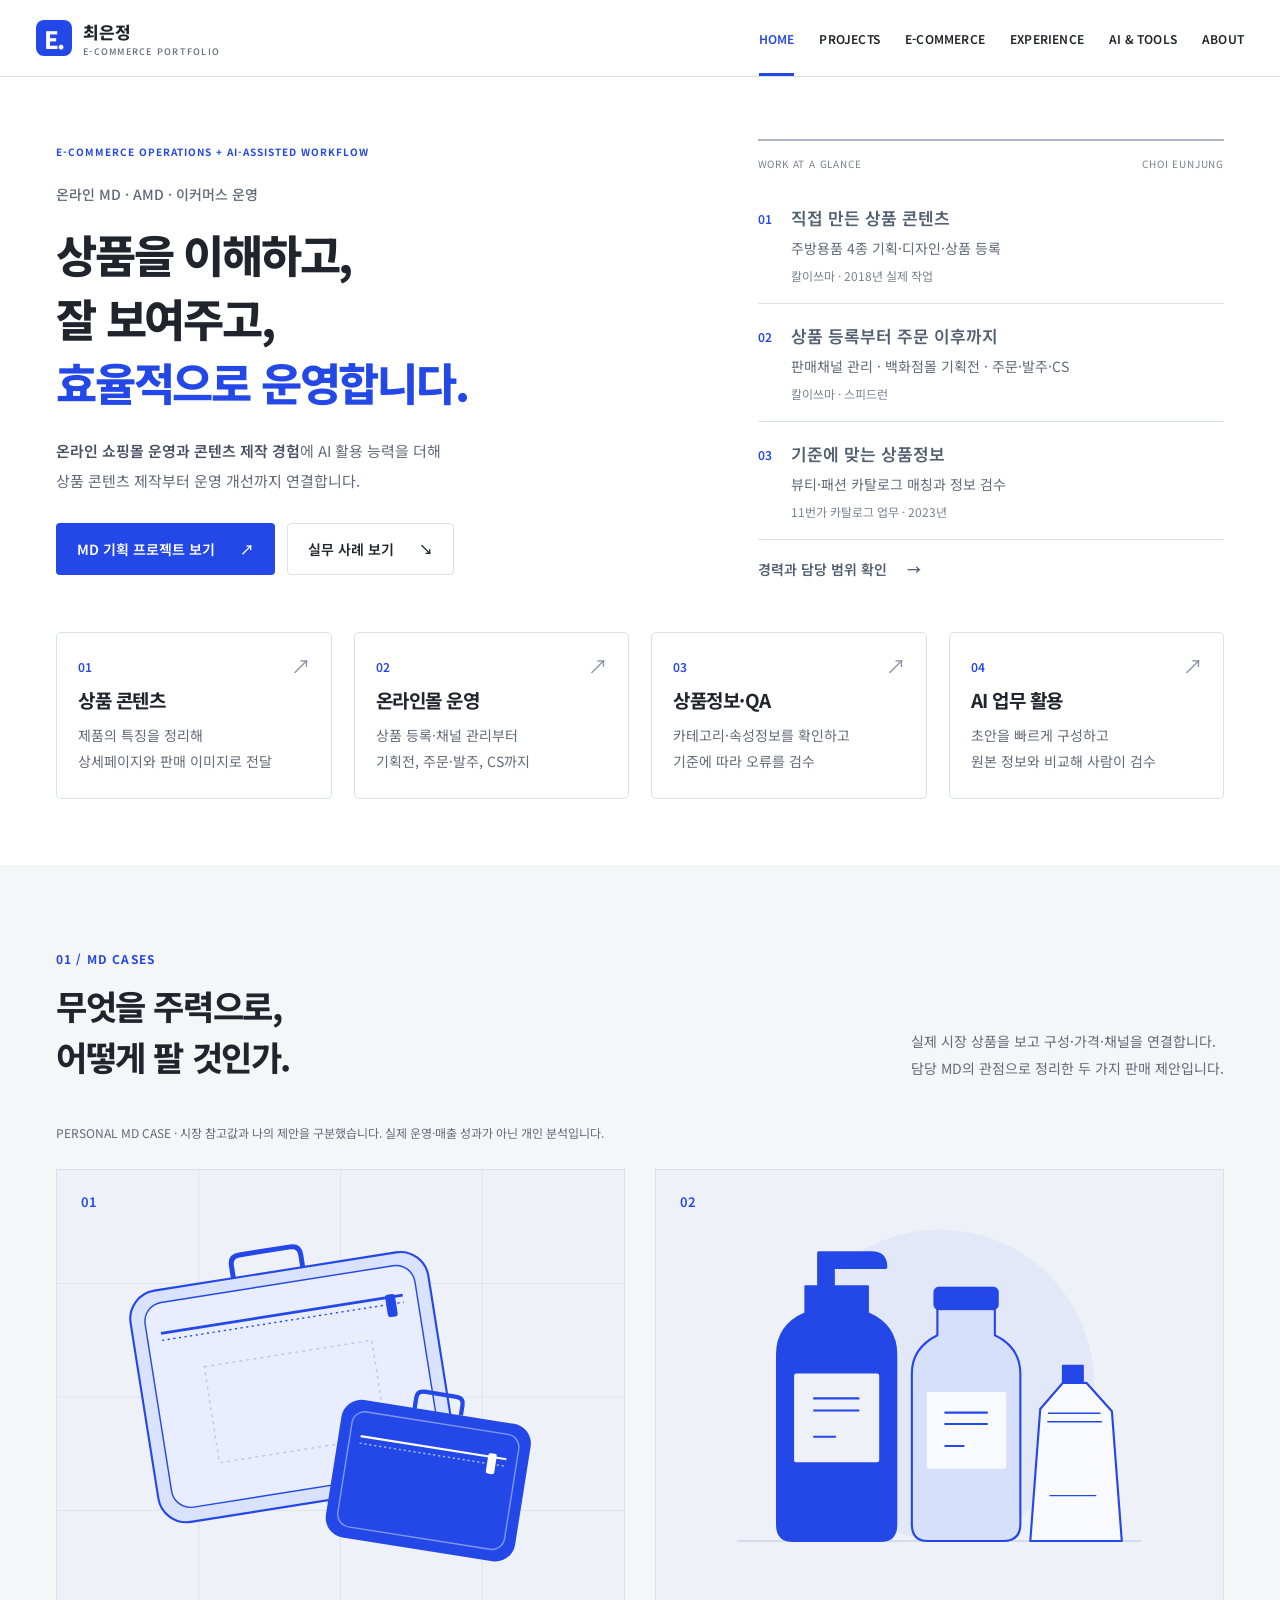
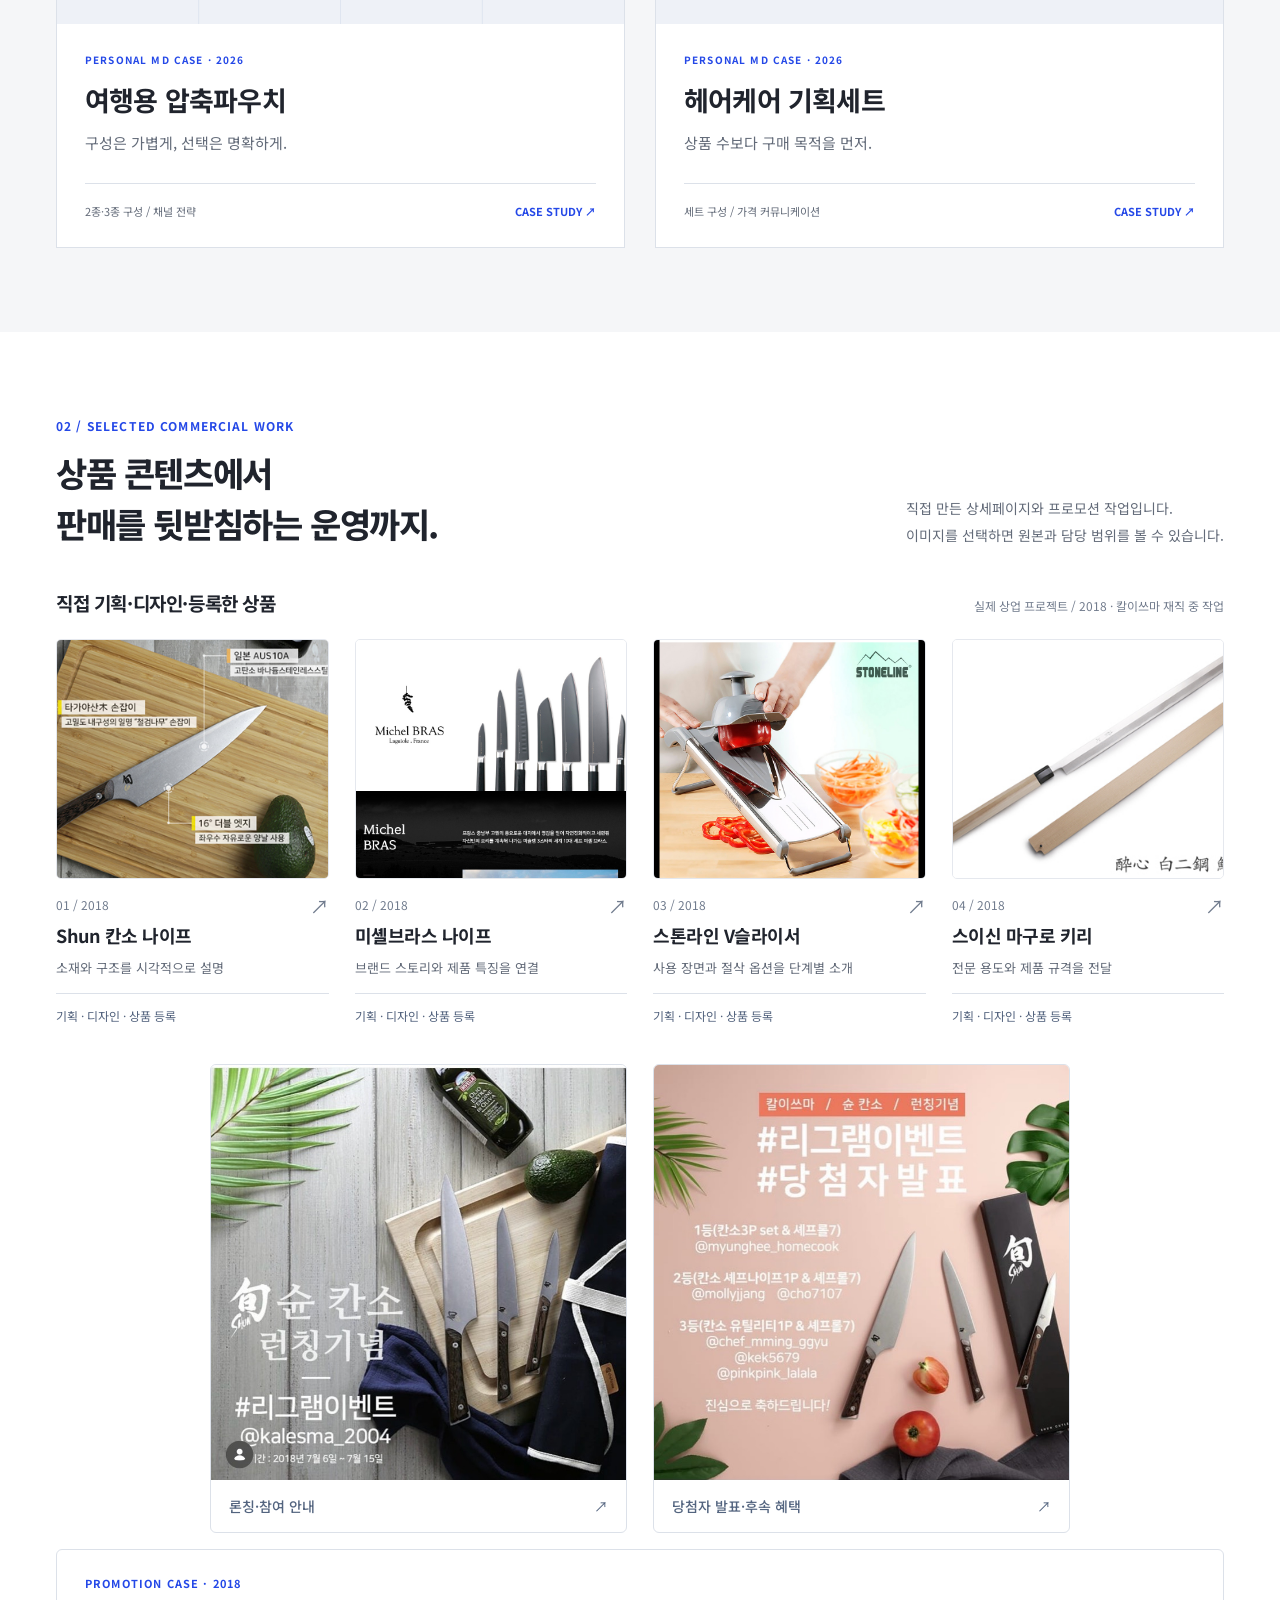
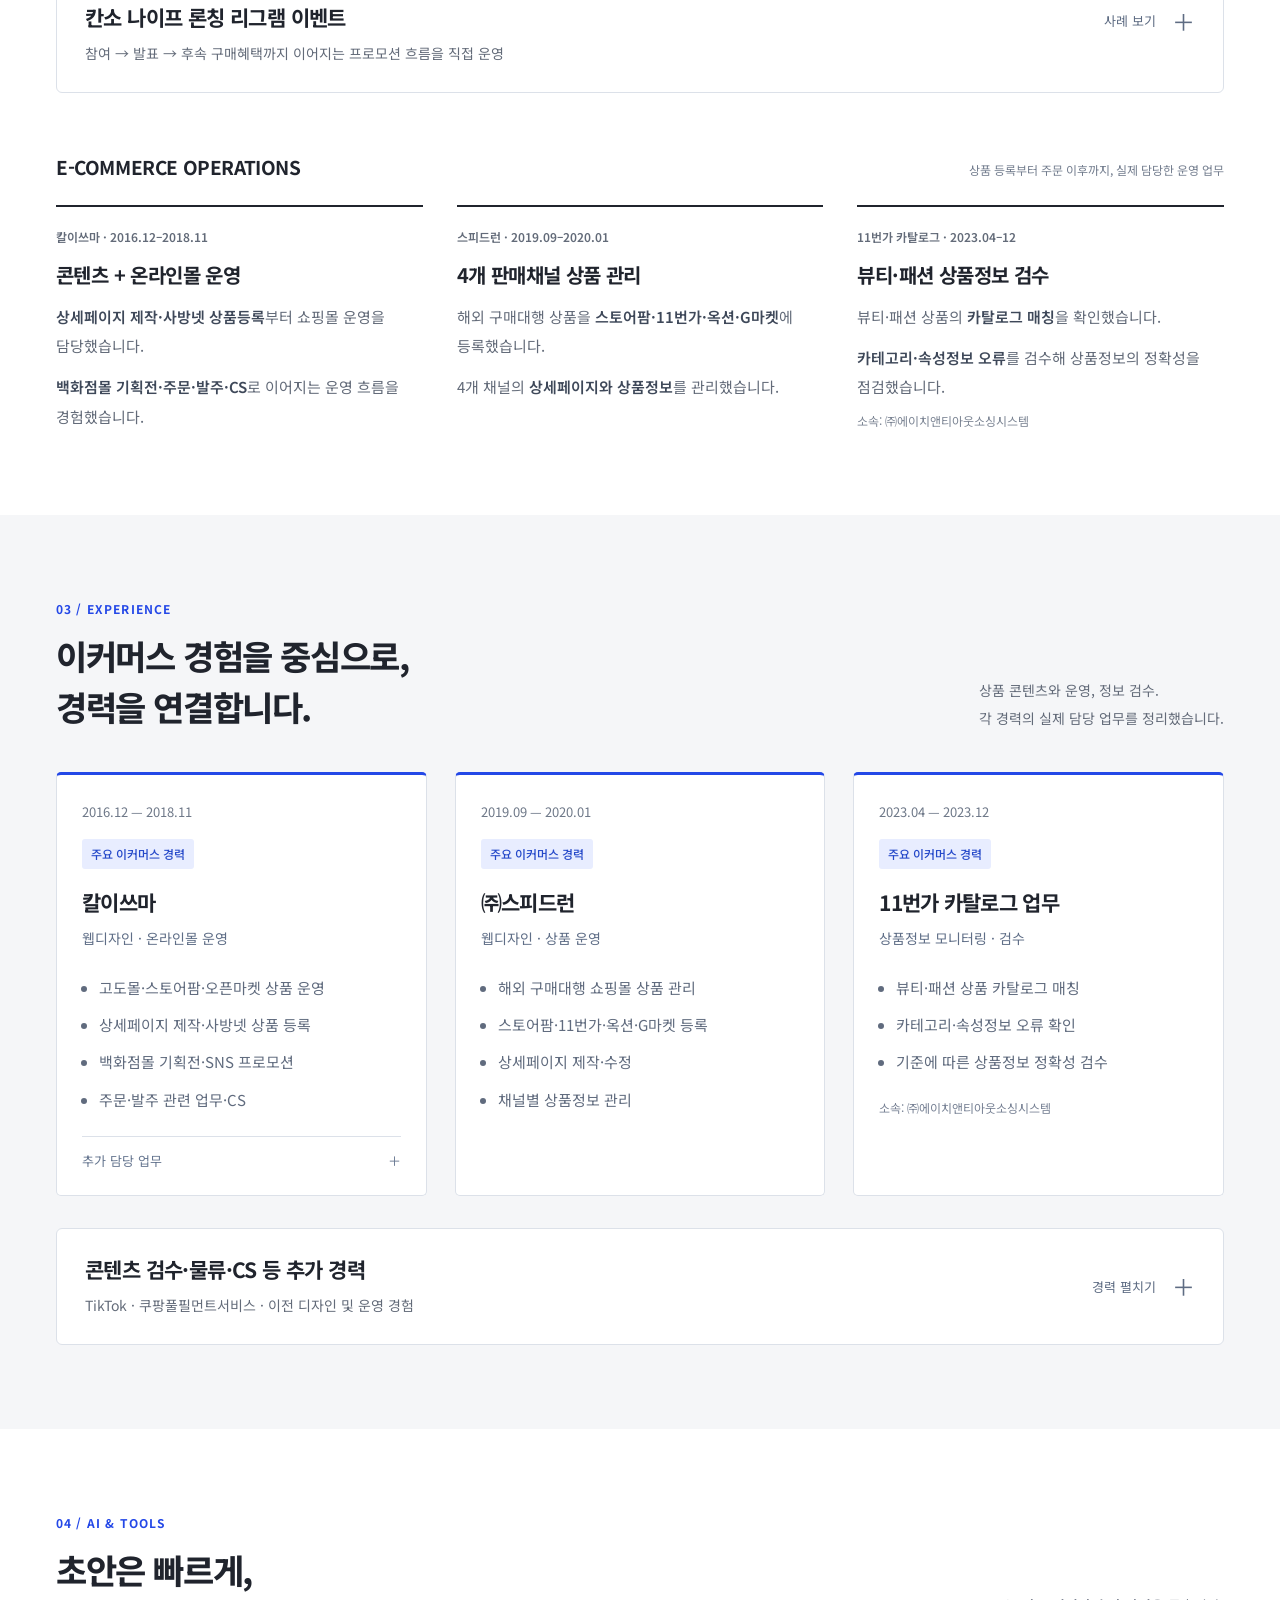
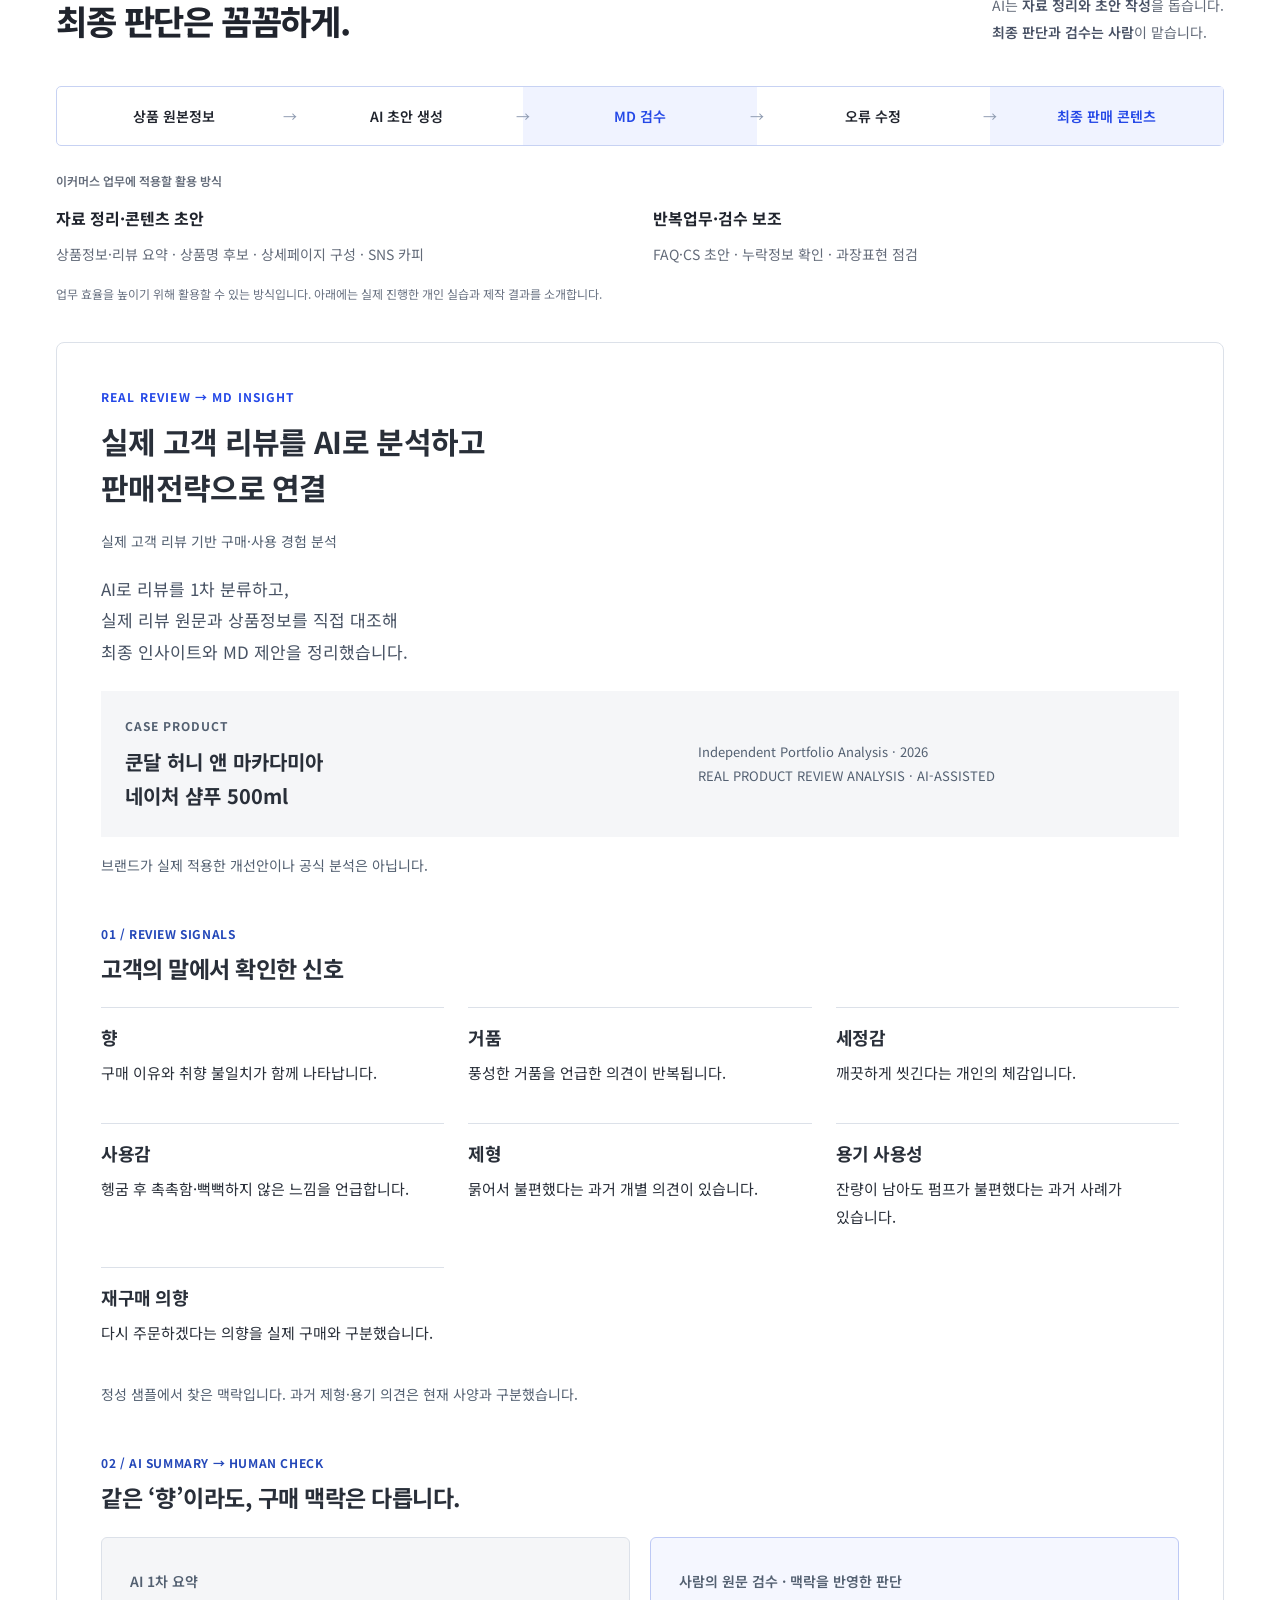
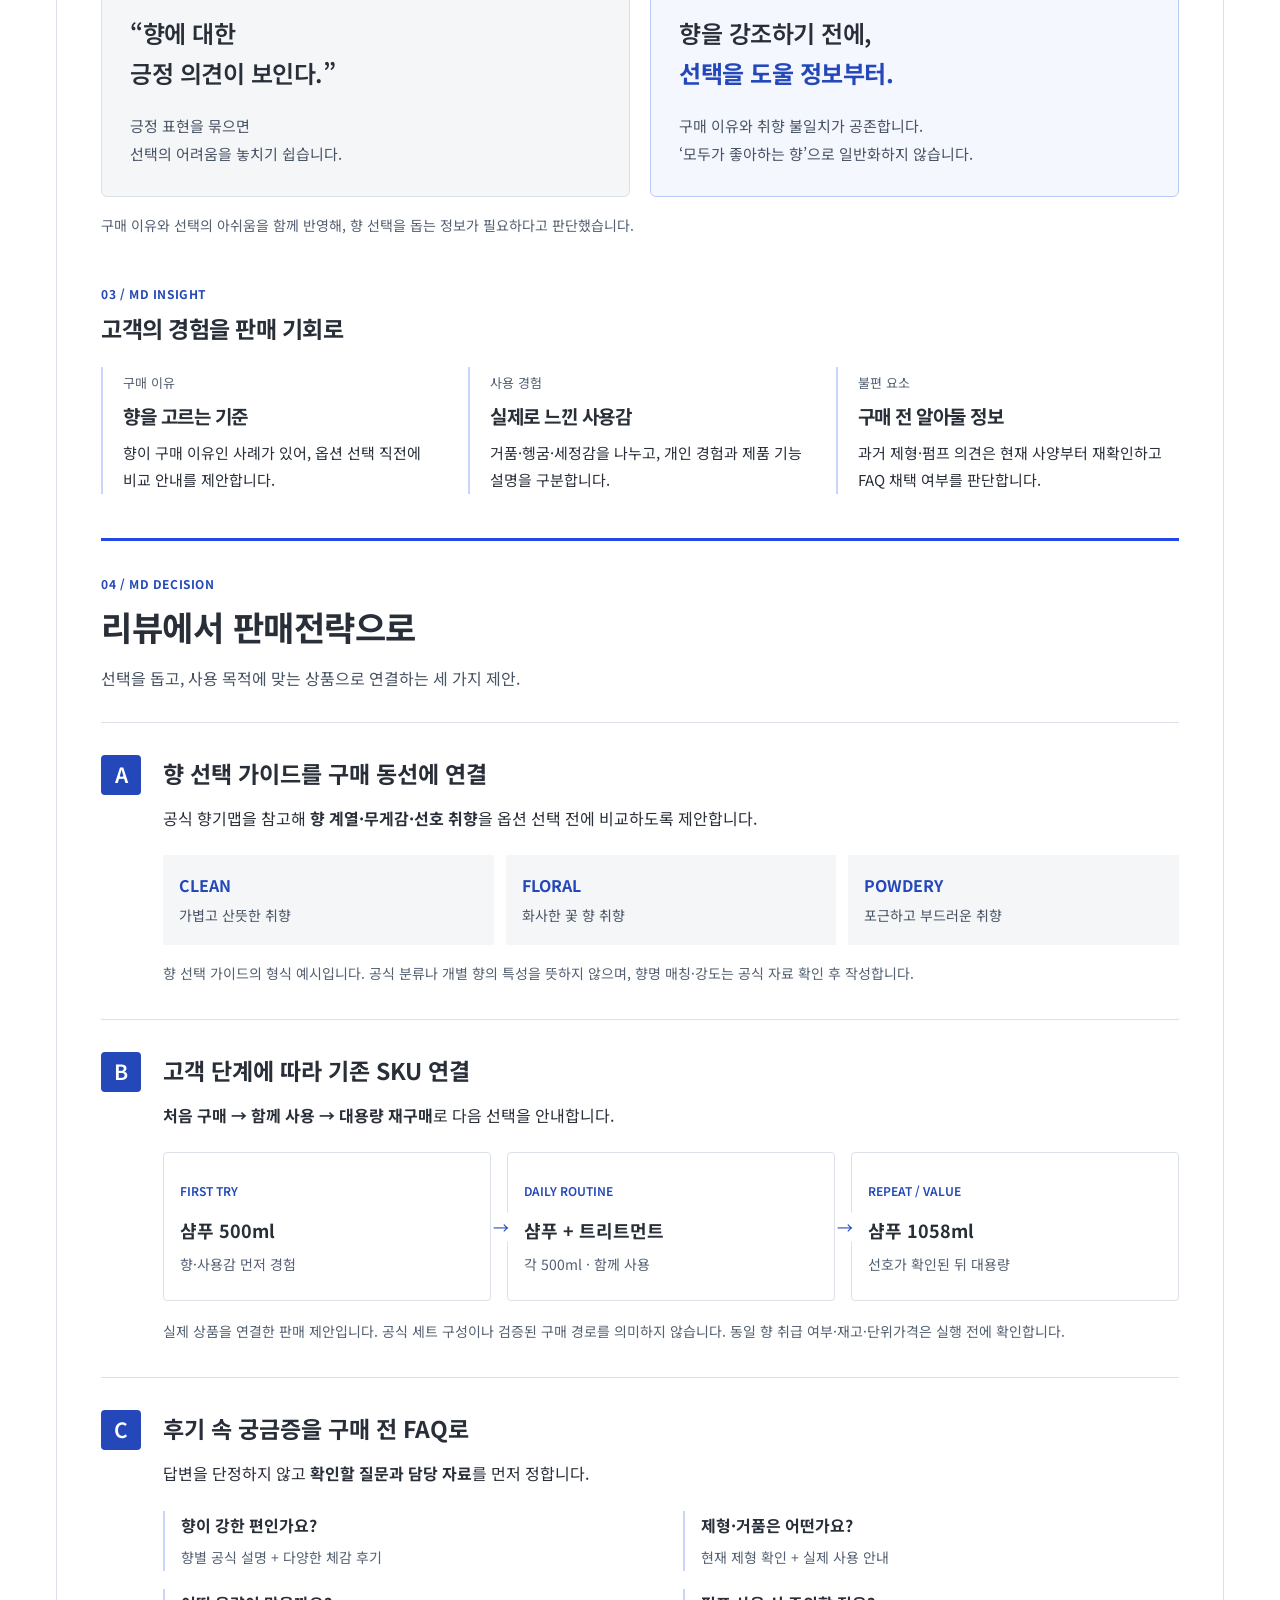
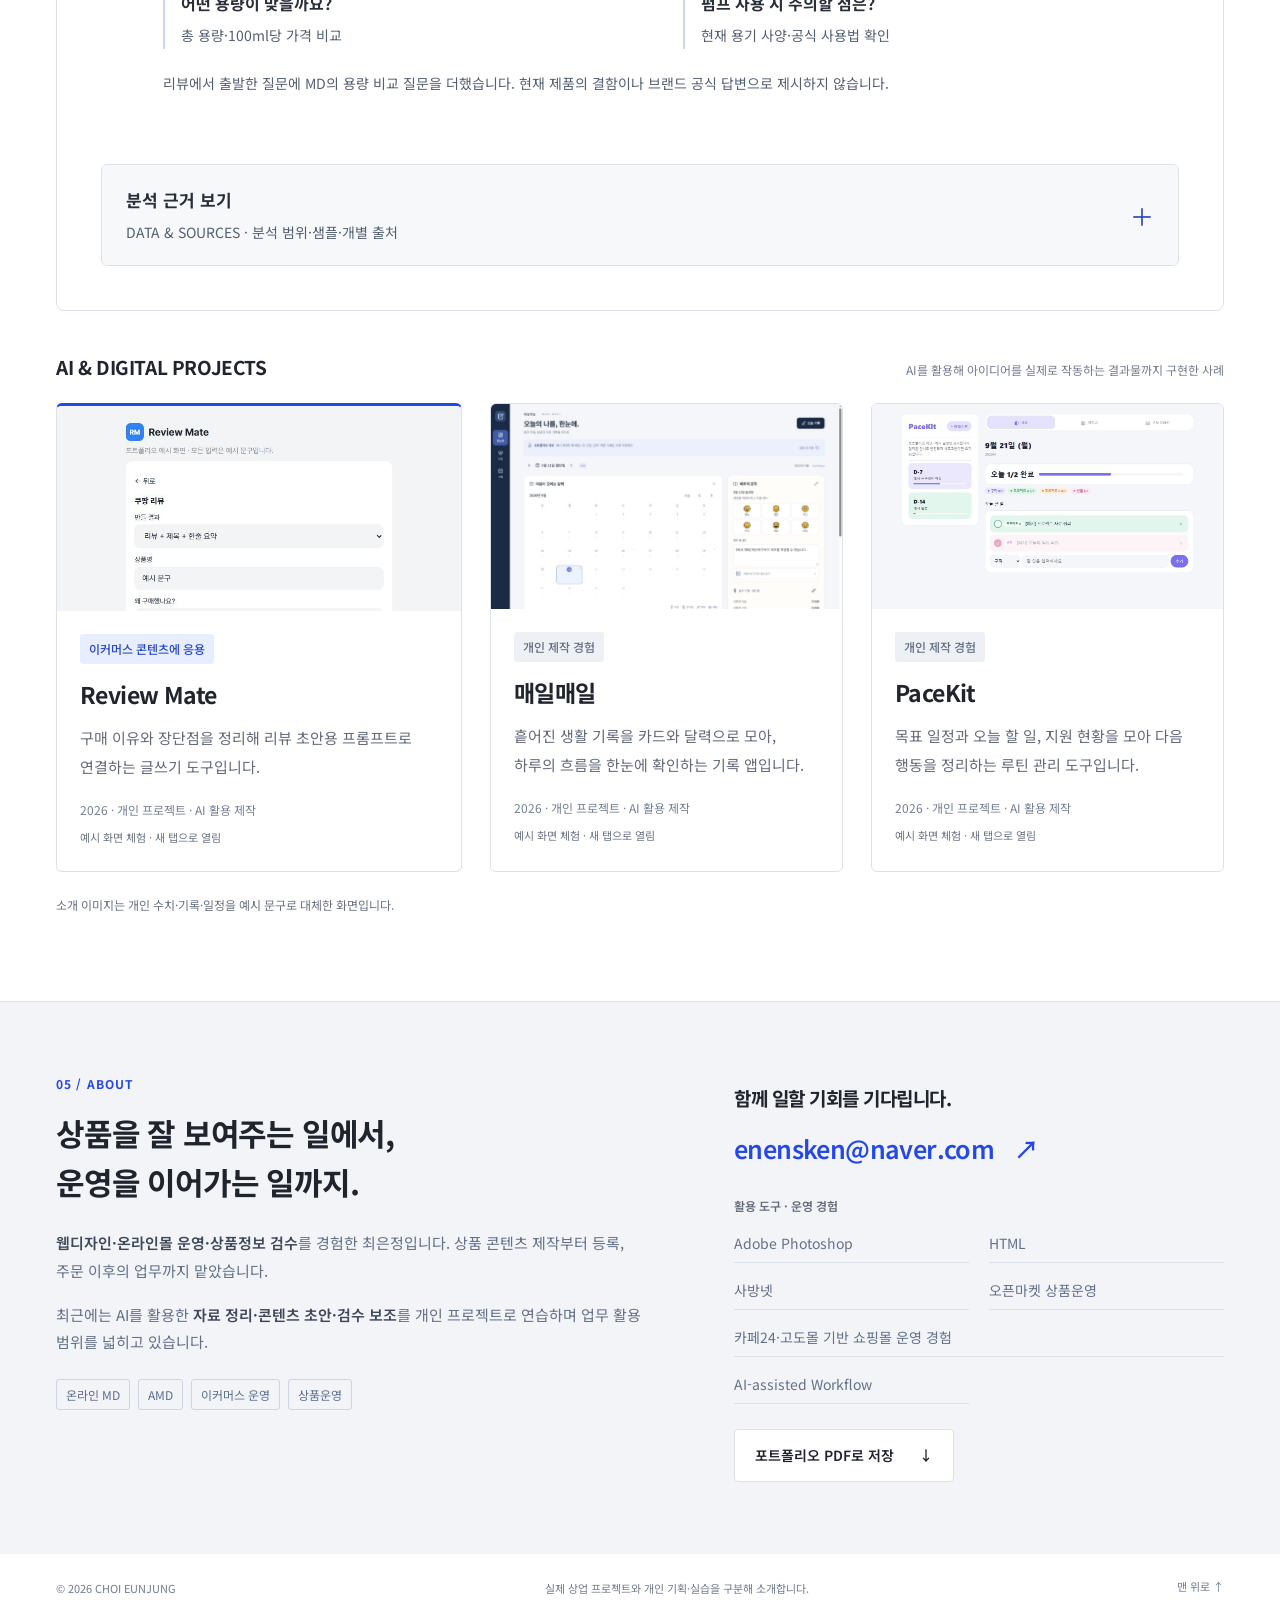
==== commit 5ec878c2: "Clarify customer review analysis label" ====
--- a/index.html
+++ b/index.html
@@ -62,7 +62,7 @@
  <header class="ra-intro">
   <p class="eyebrow">REAL REVIEW → MD INSIGHT</p>
   <h3 id="ra-title">실제 고객 리뷰를 AI로 분석하고<br>판매전략으로 연결</h3>
-  <p class="ra-sample-label">공개 고객 리뷰 정성 샘플 분석</p>
+  <p class="ra-sample-label">실제 고객 리뷰 기반 구매·사용 경험 분석</p>
 <p class="ra-deck">AI로 리뷰를 1차 분류하고,<br>실제 리뷰 원문과 상품정보를 직접 대조해<br>최종 인사이트와 MD 제안을 정리했습니다.</p>
 <div class="ra-product">
 <span>CASE PRODUCT</span><strong>쿤달 허니 앤 마카다미아<br>네이처 샴푸 500ml</strong><p>Independent Portfolio Analysis · 2026<br>REAL PRODUCT REVIEW ANALYSIS · AI-ASSISTED</p>
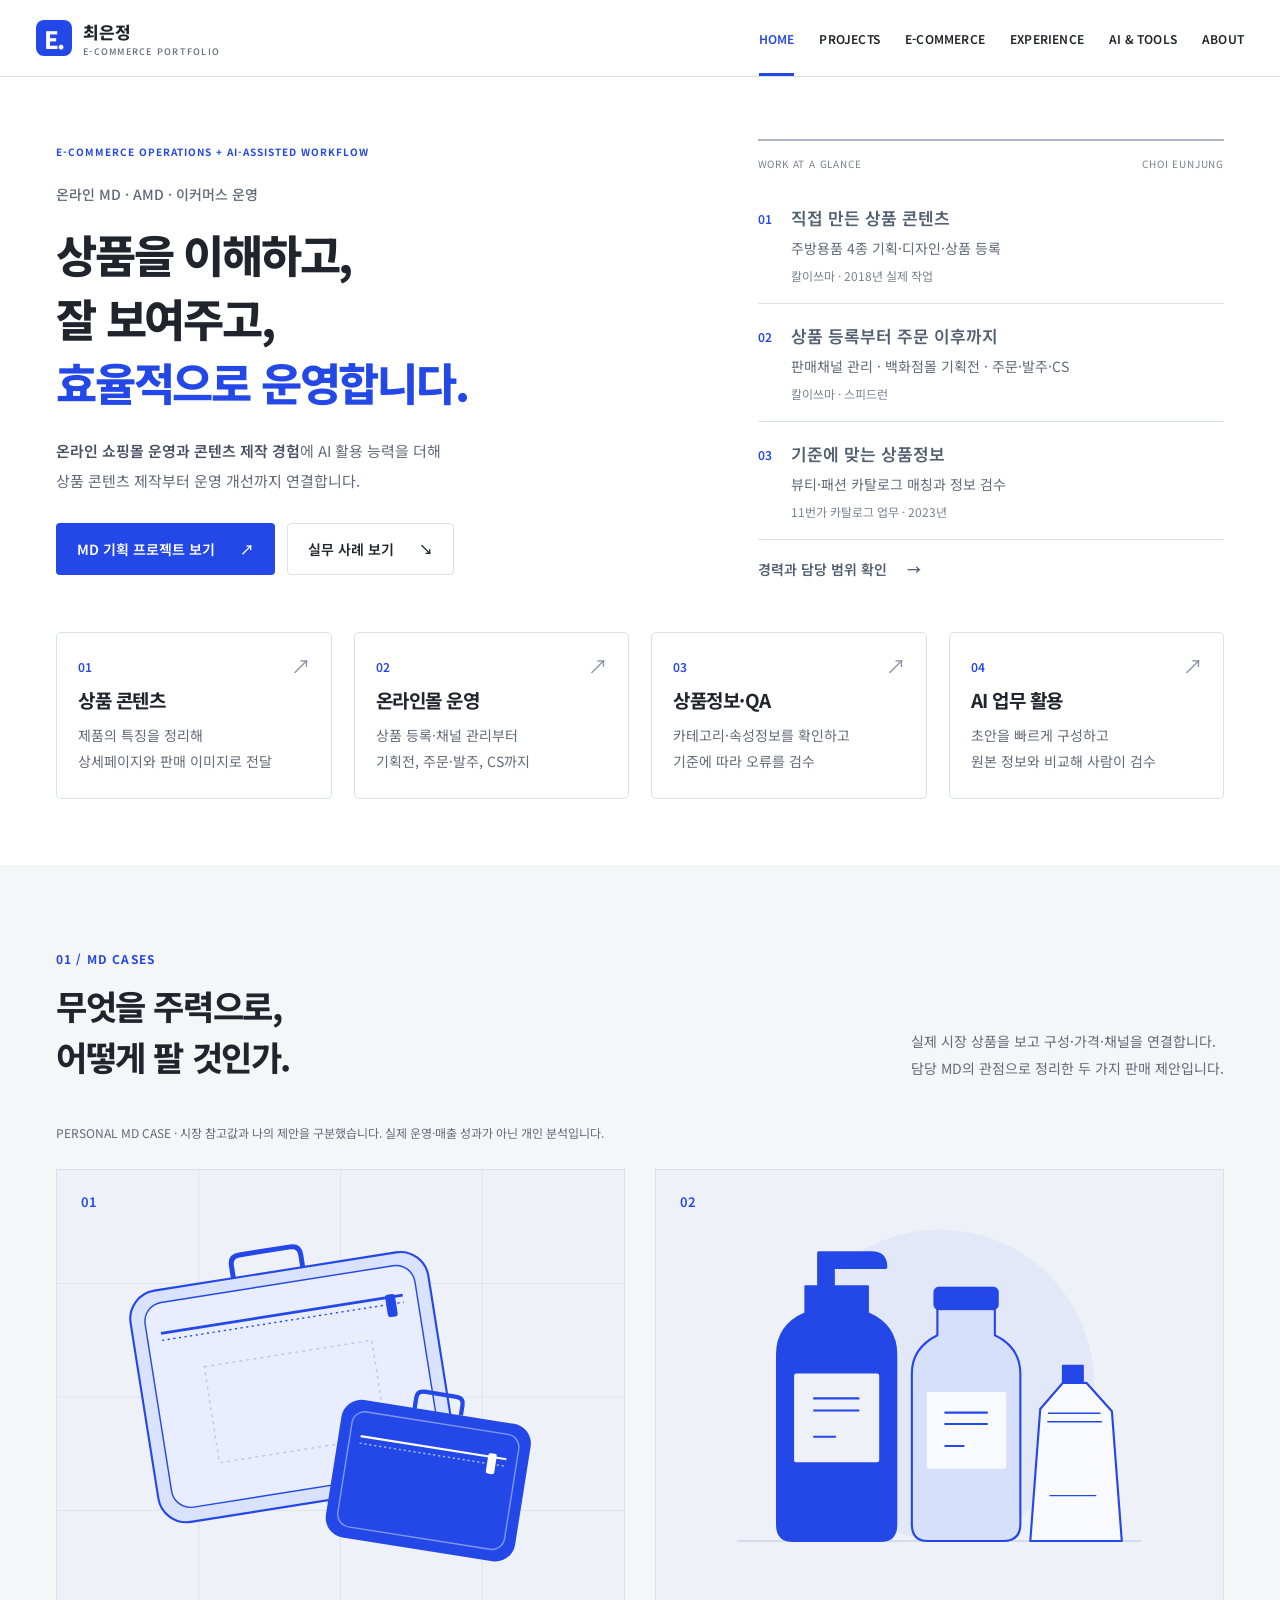
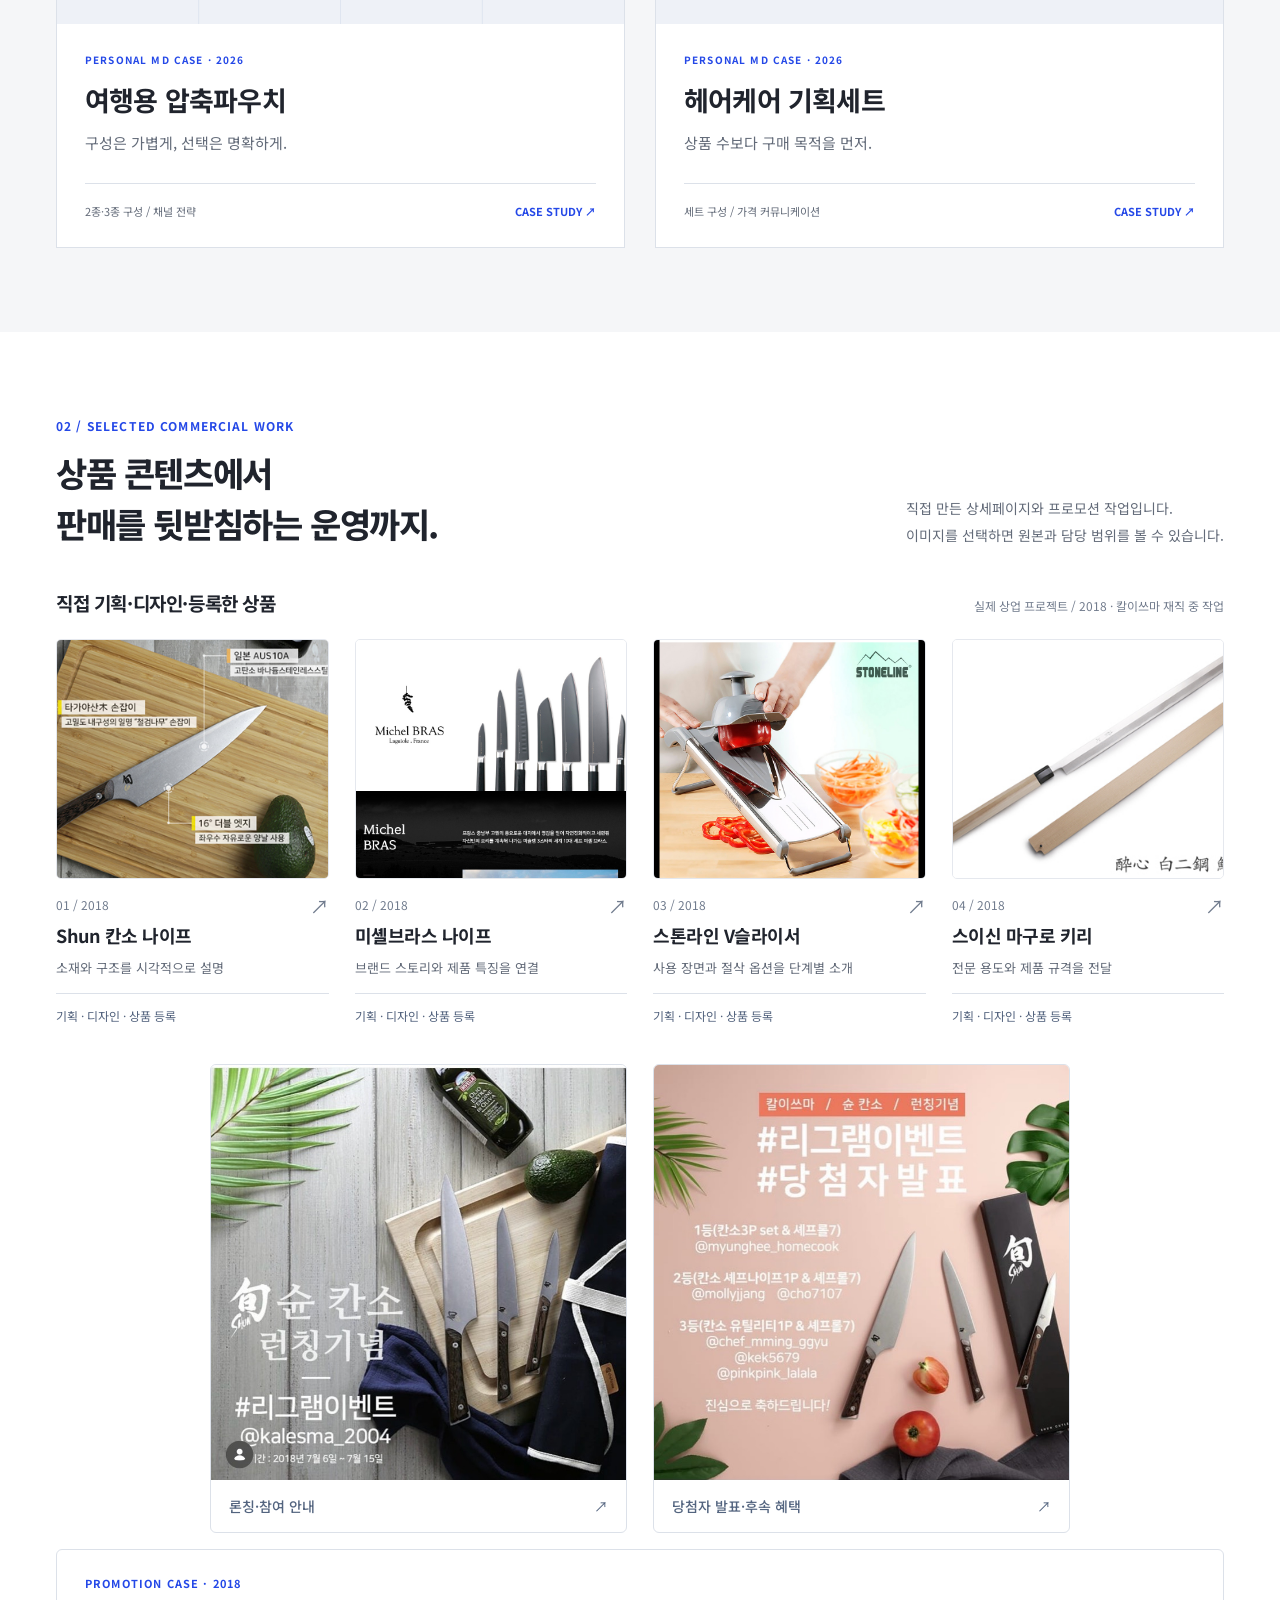
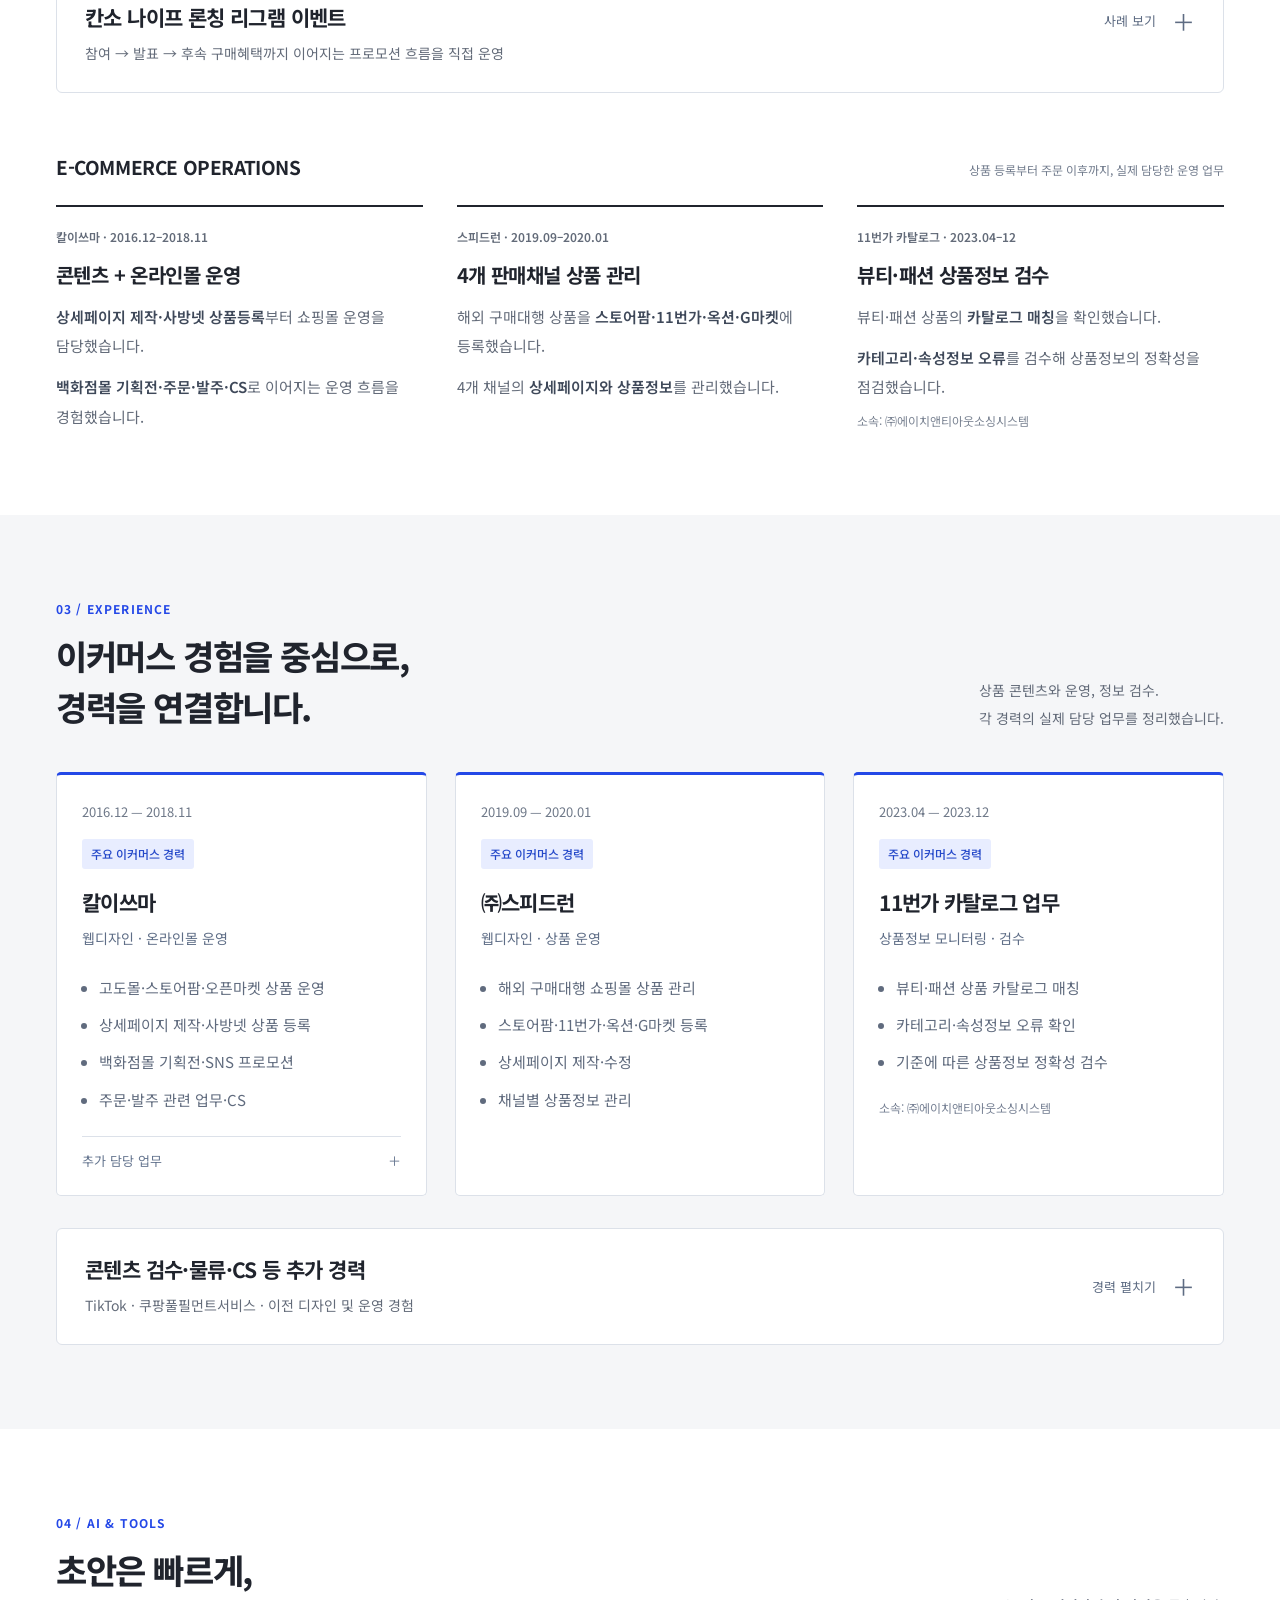
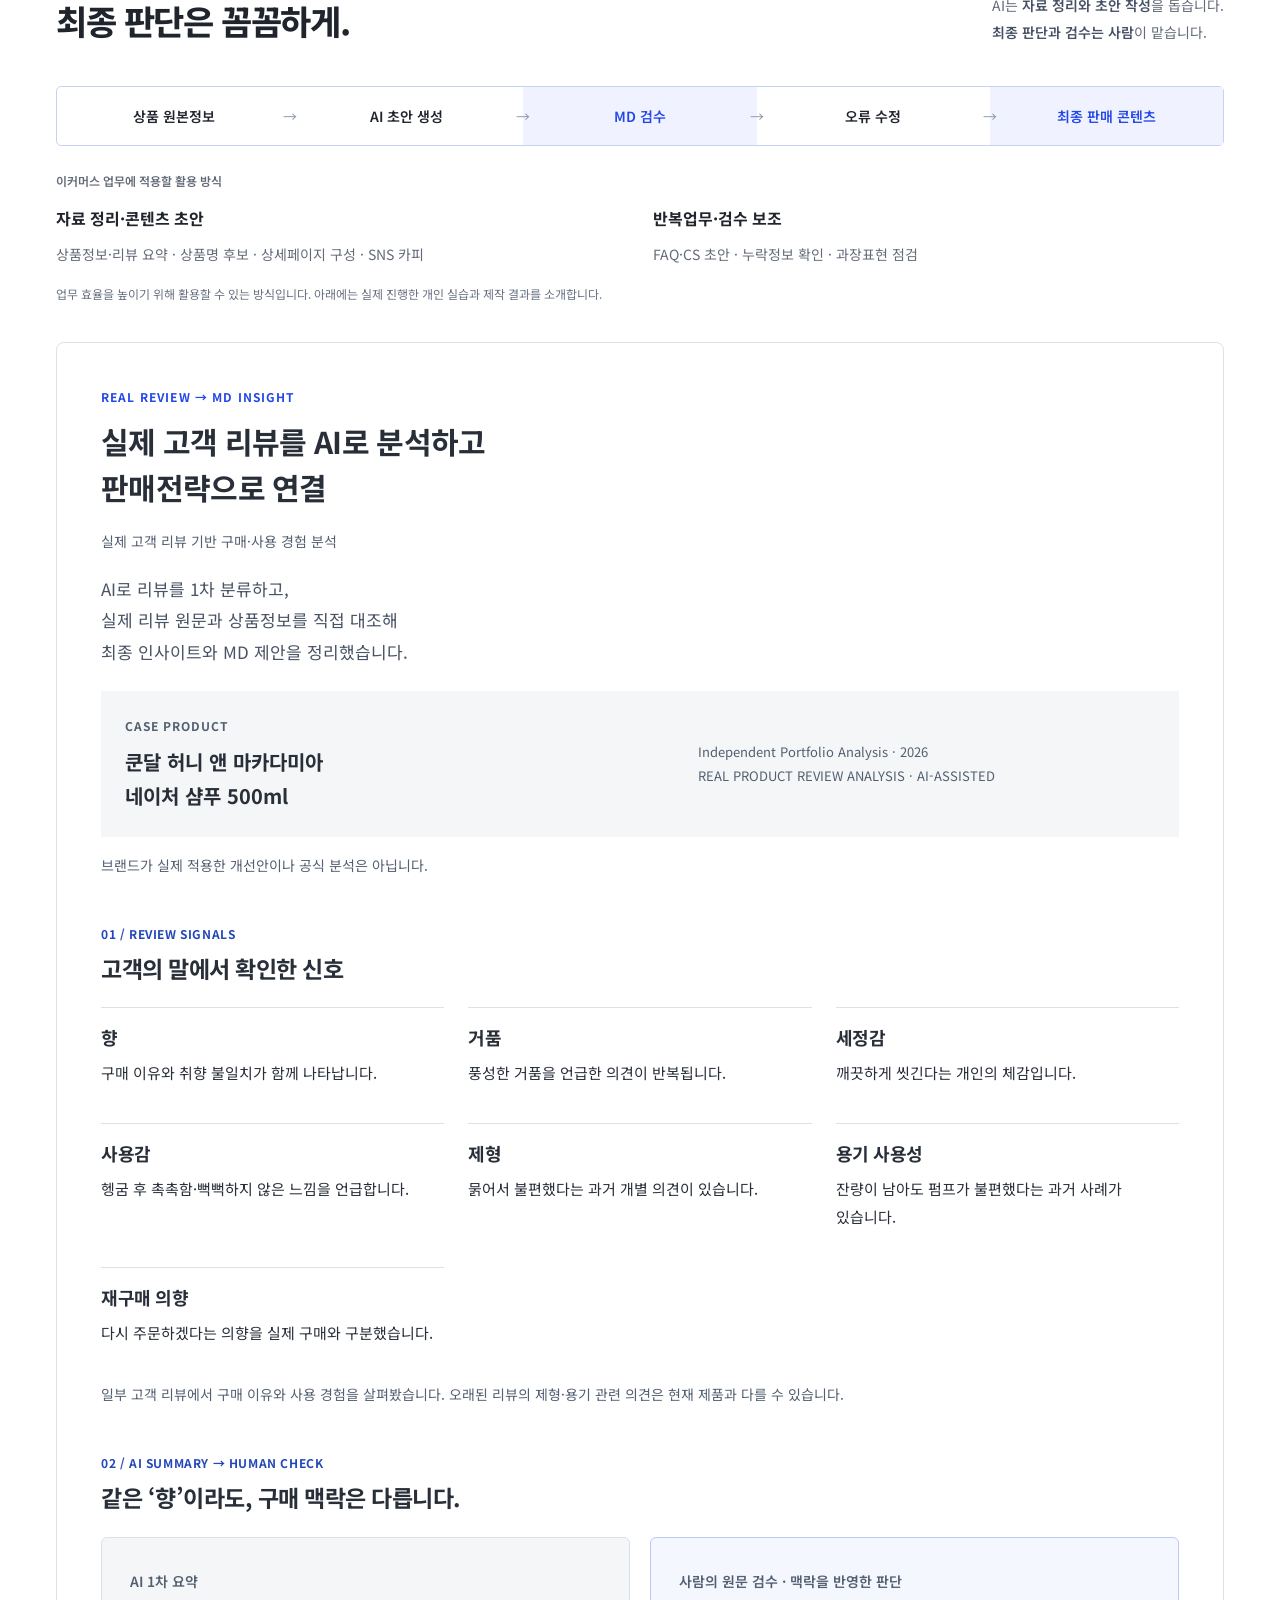
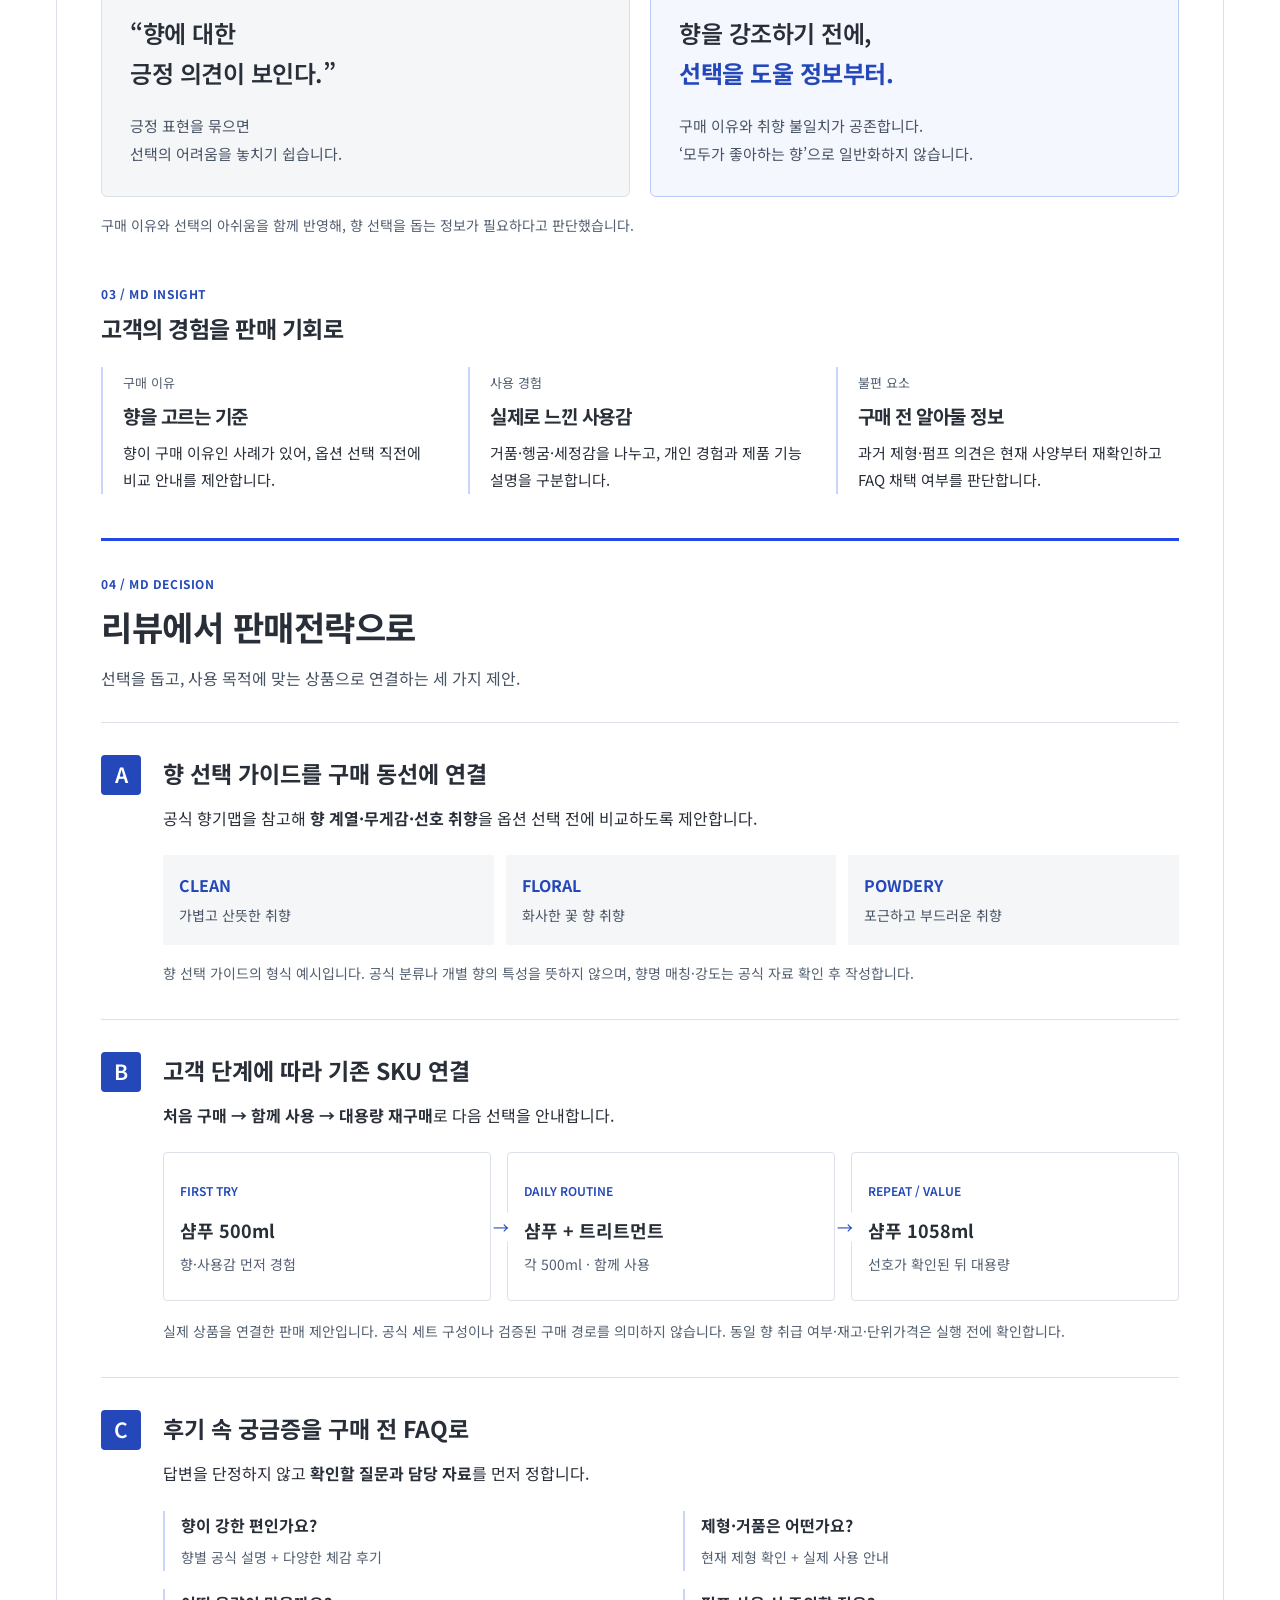
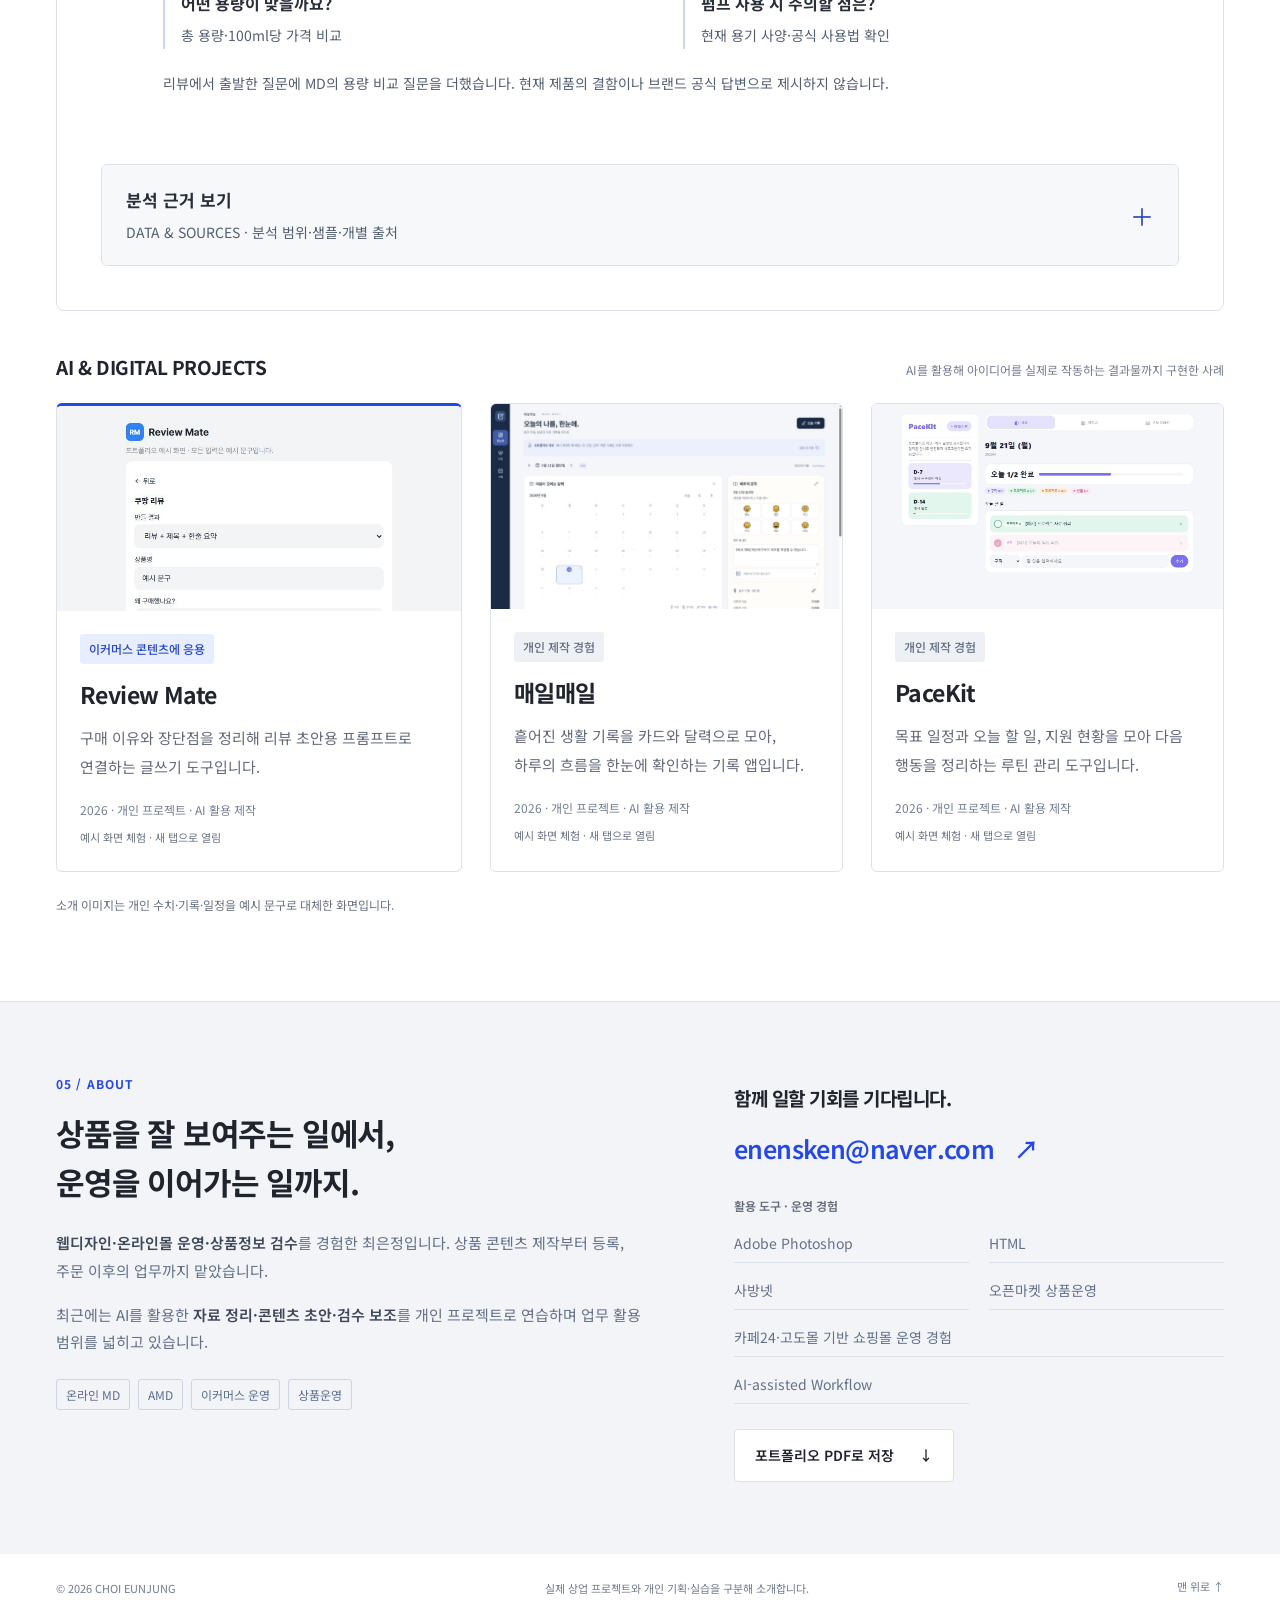
==== commit 7d58e322: "Replace remaining qualitative sample wording with plain language" ====
--- a/index.html
+++ b/index.html
@@ -101,7 +101,7 @@
 <p>다시 주문하겠다는 의향을 실제 구매와 구분했습니다.</p>
 </div>
    </div>
-   <p class="ra-note">정성 샘플에서 찾은 맥락입니다. 과거 제형·용기 의견은 현재 사양과 구분했습니다.</p>
+   <p class="ra-note">일부 고객 리뷰에서 구매 이유와 사용 경험을 살펴봤습니다. 오래된 리뷰의 제형·용기 관련 의견은 현재 제품과 다를 수 있습니다.</p>
 </div>
 <div class="ra-block">
   <p class="ra-kicker">02 / AI SUMMARY → HUMAN CHECK</p>
